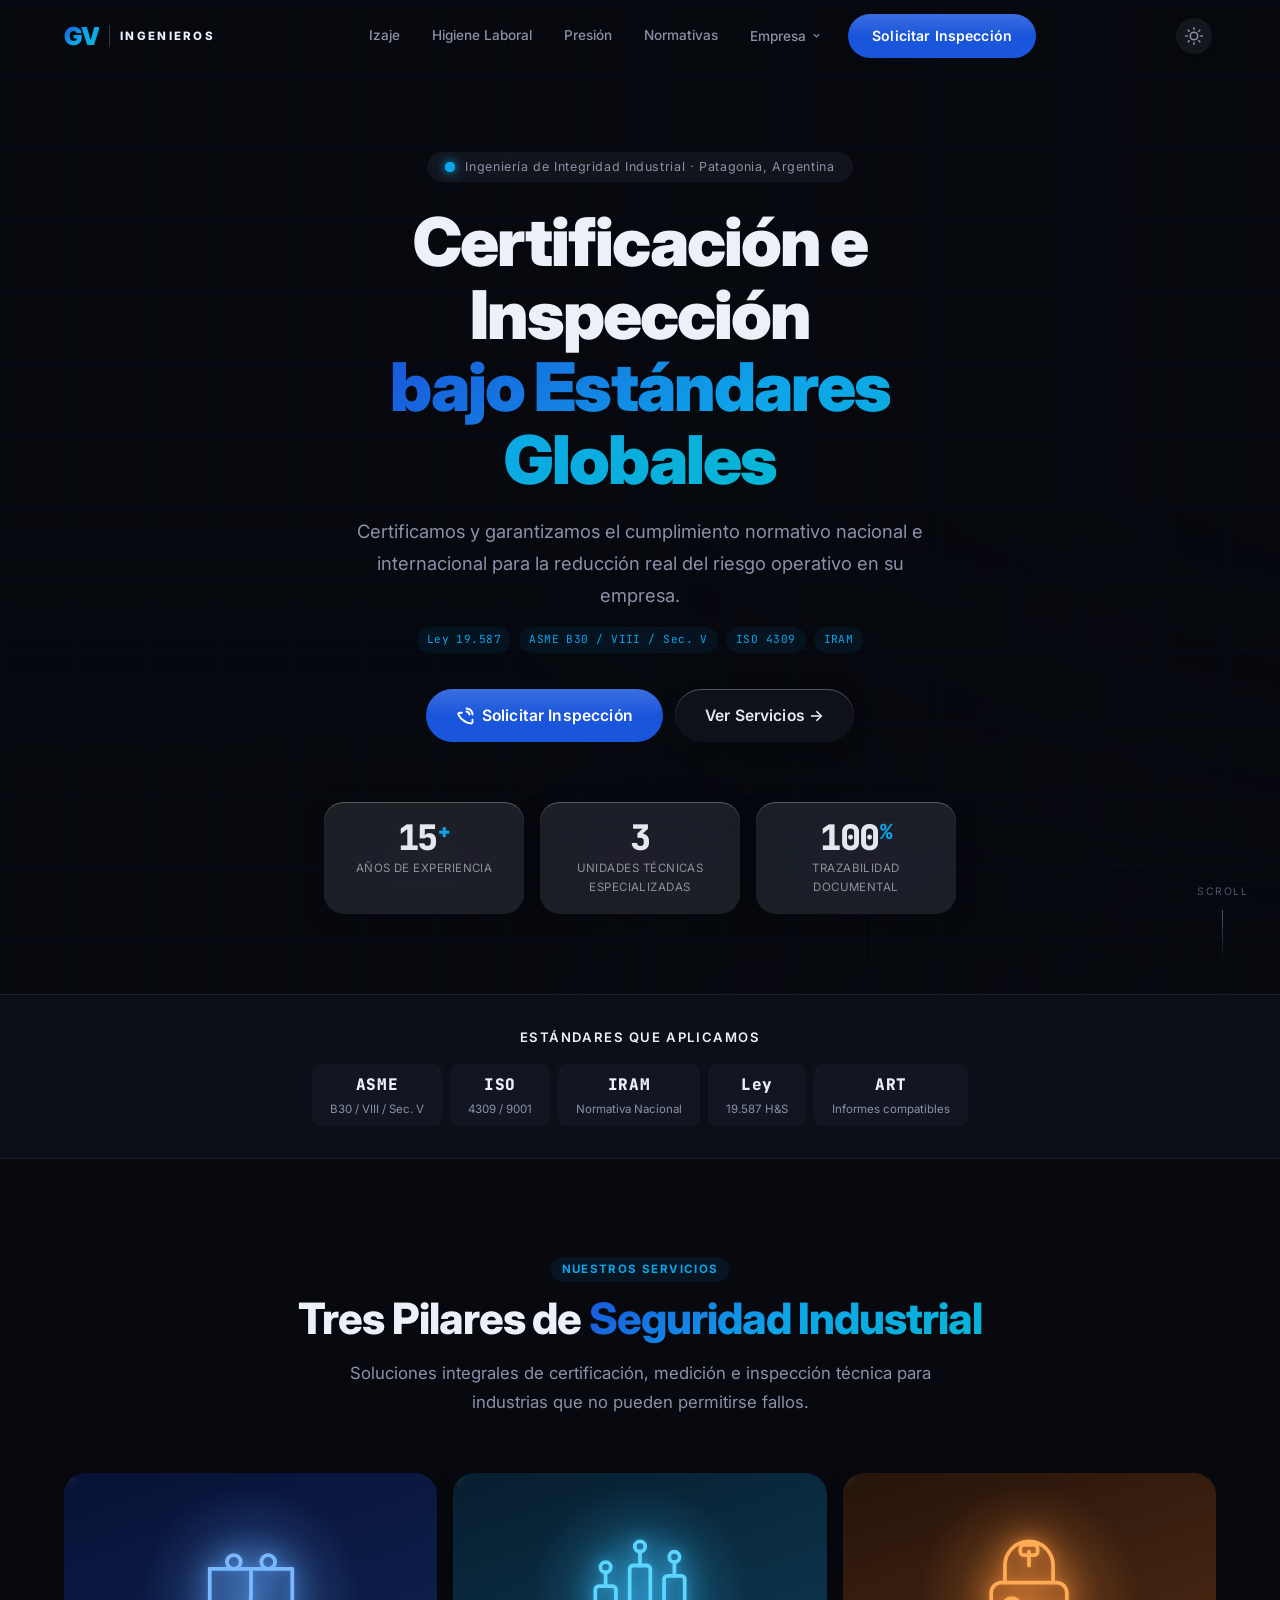
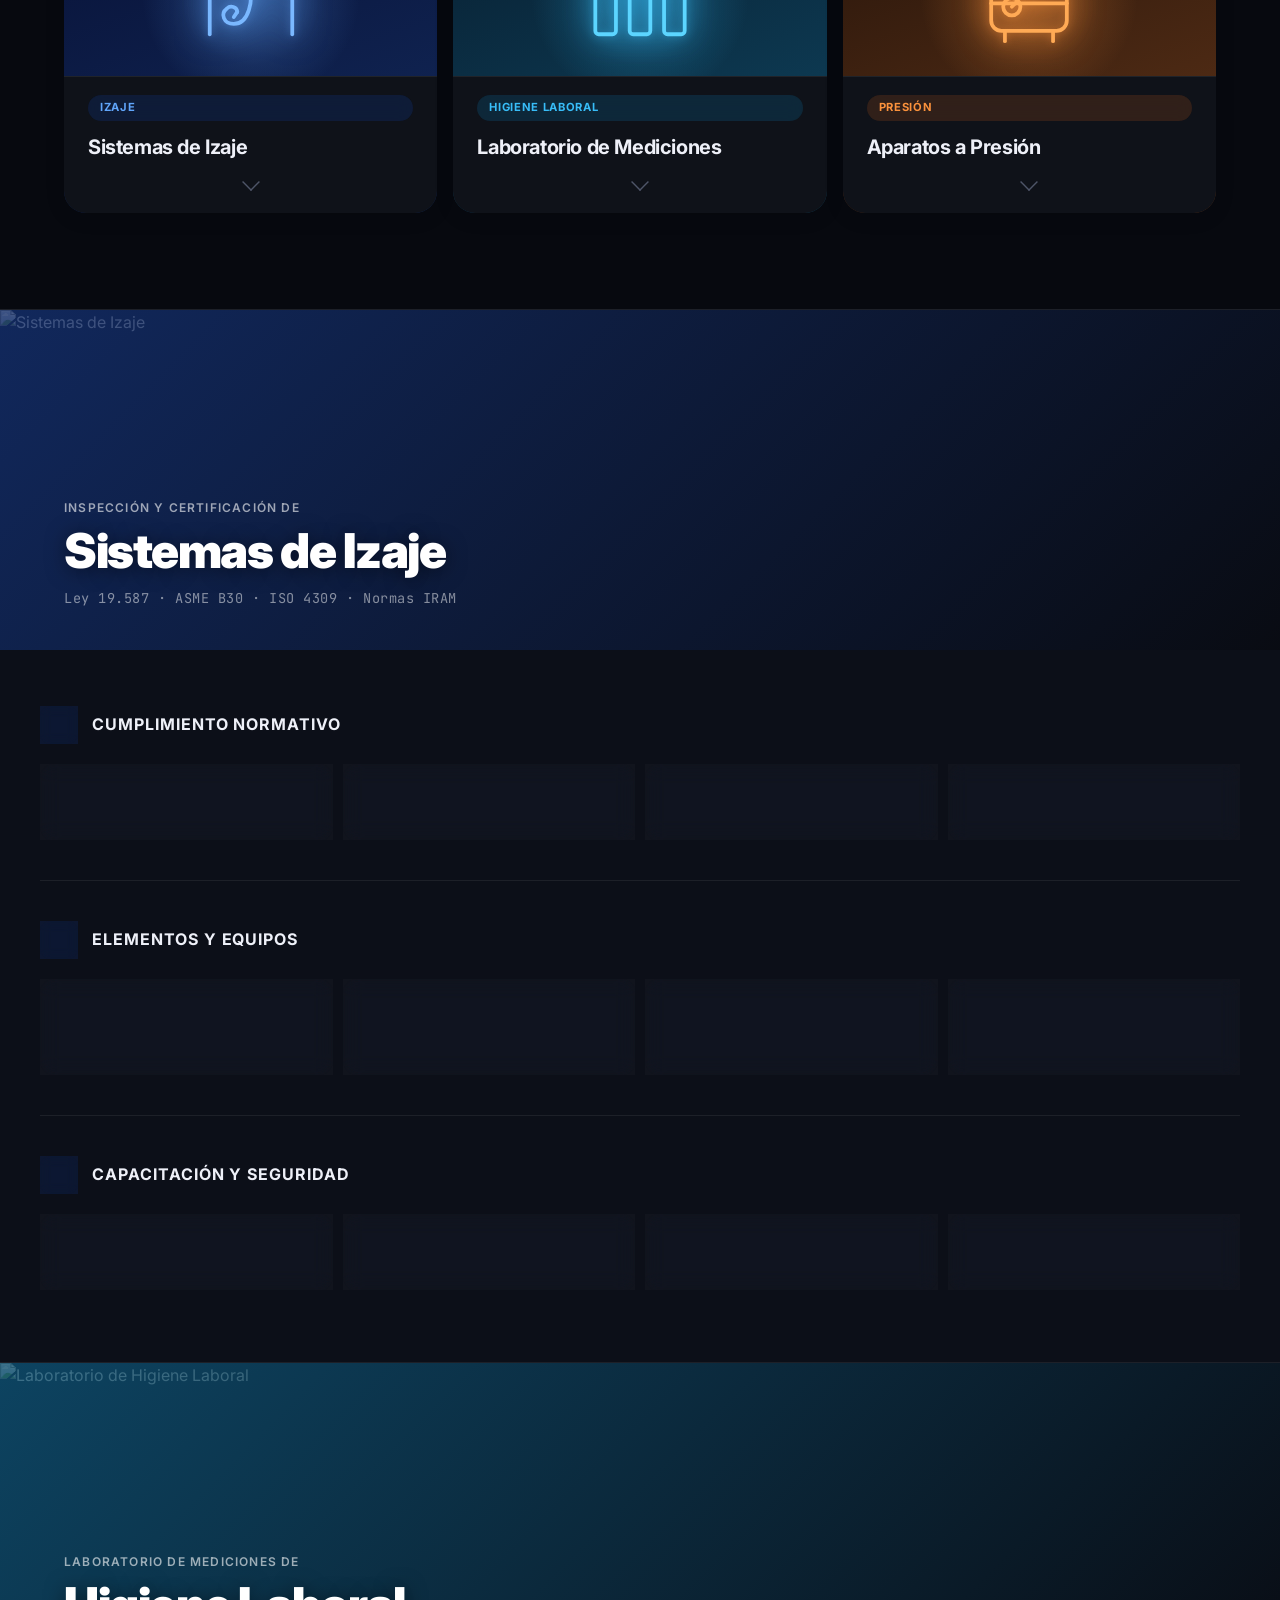
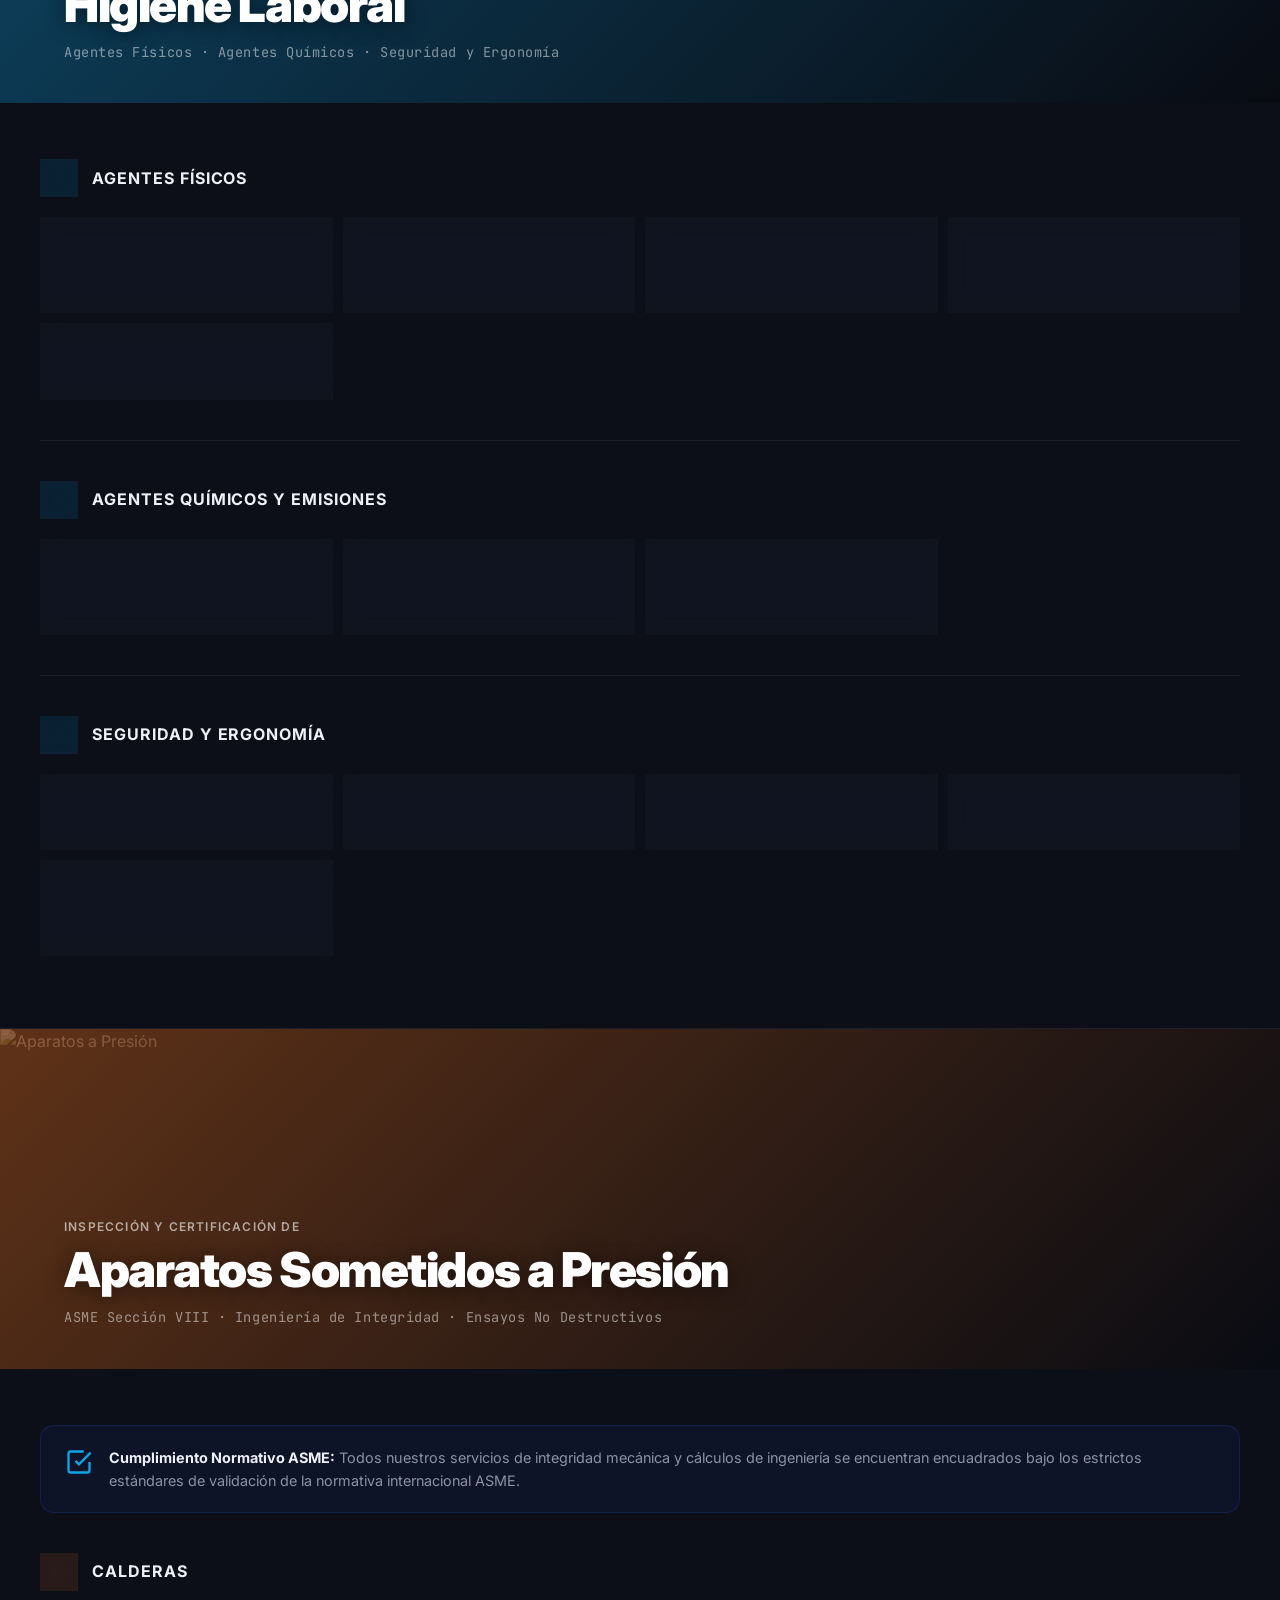
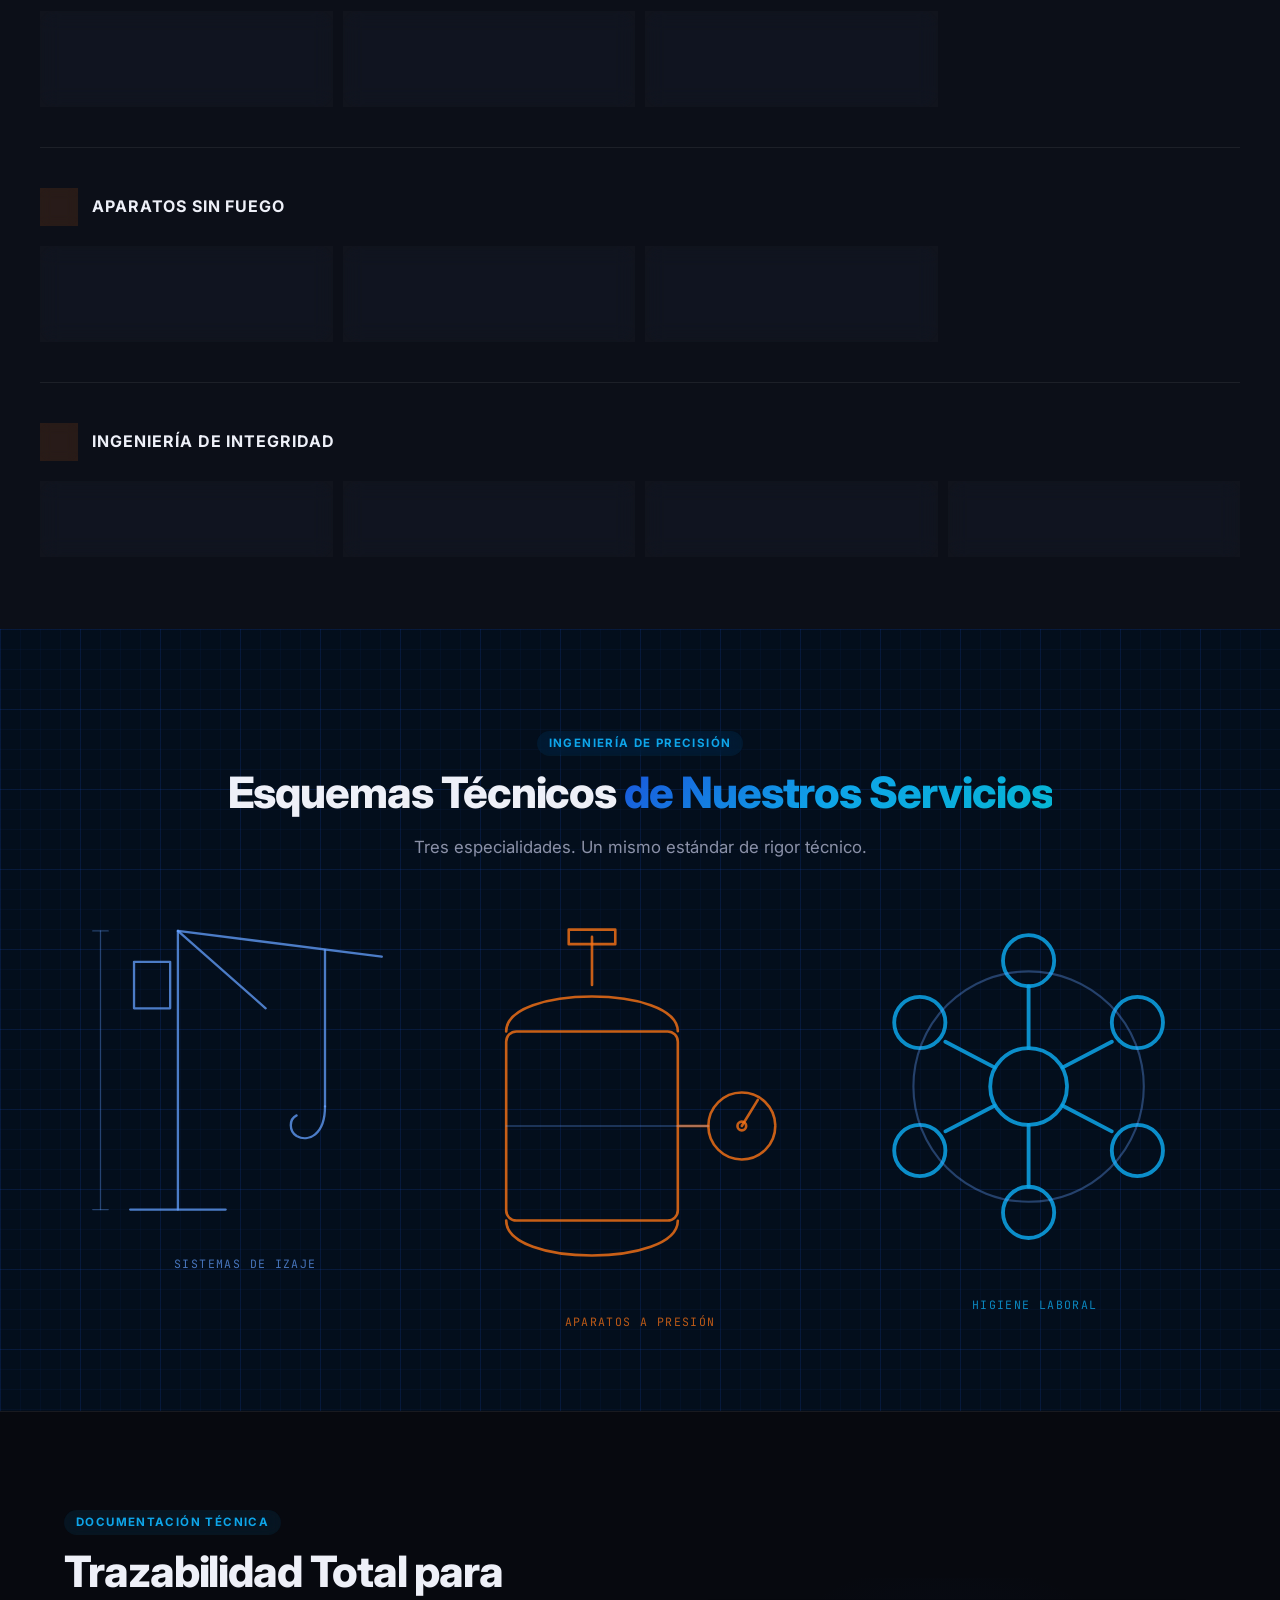
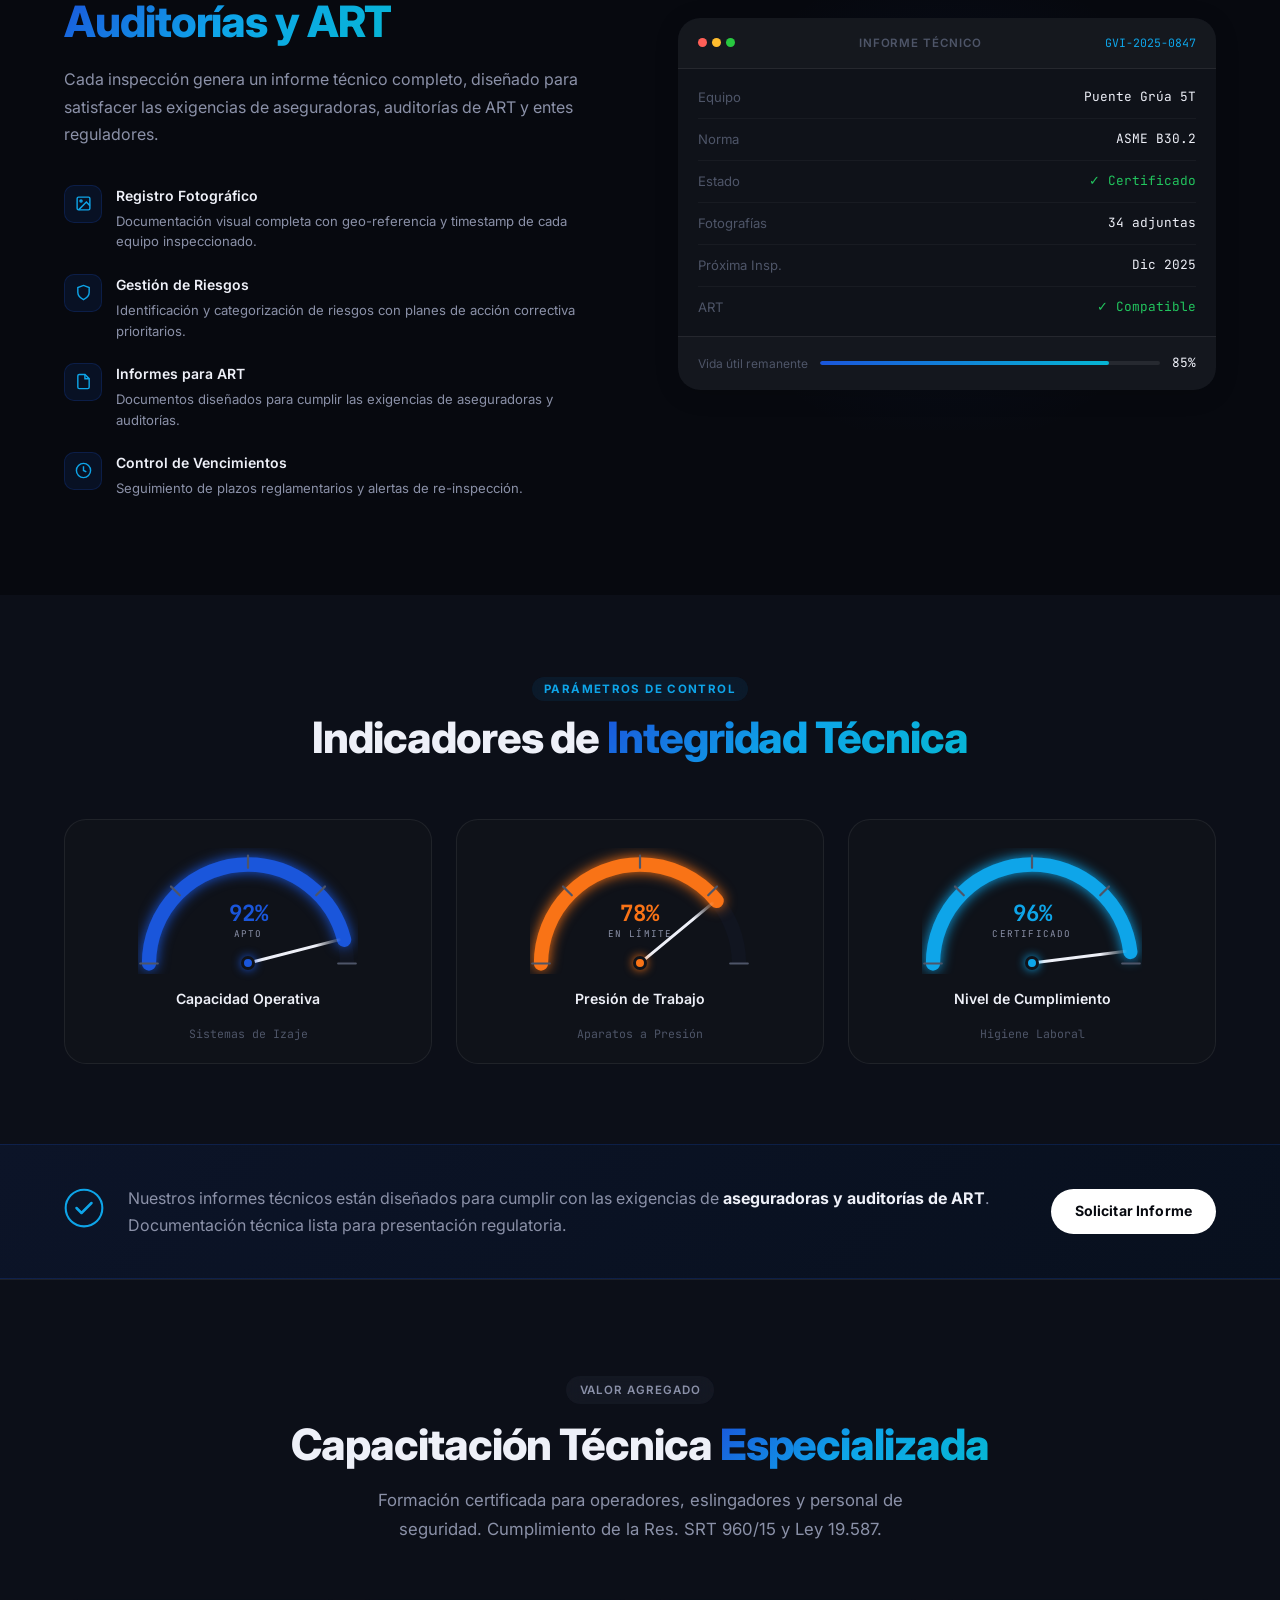
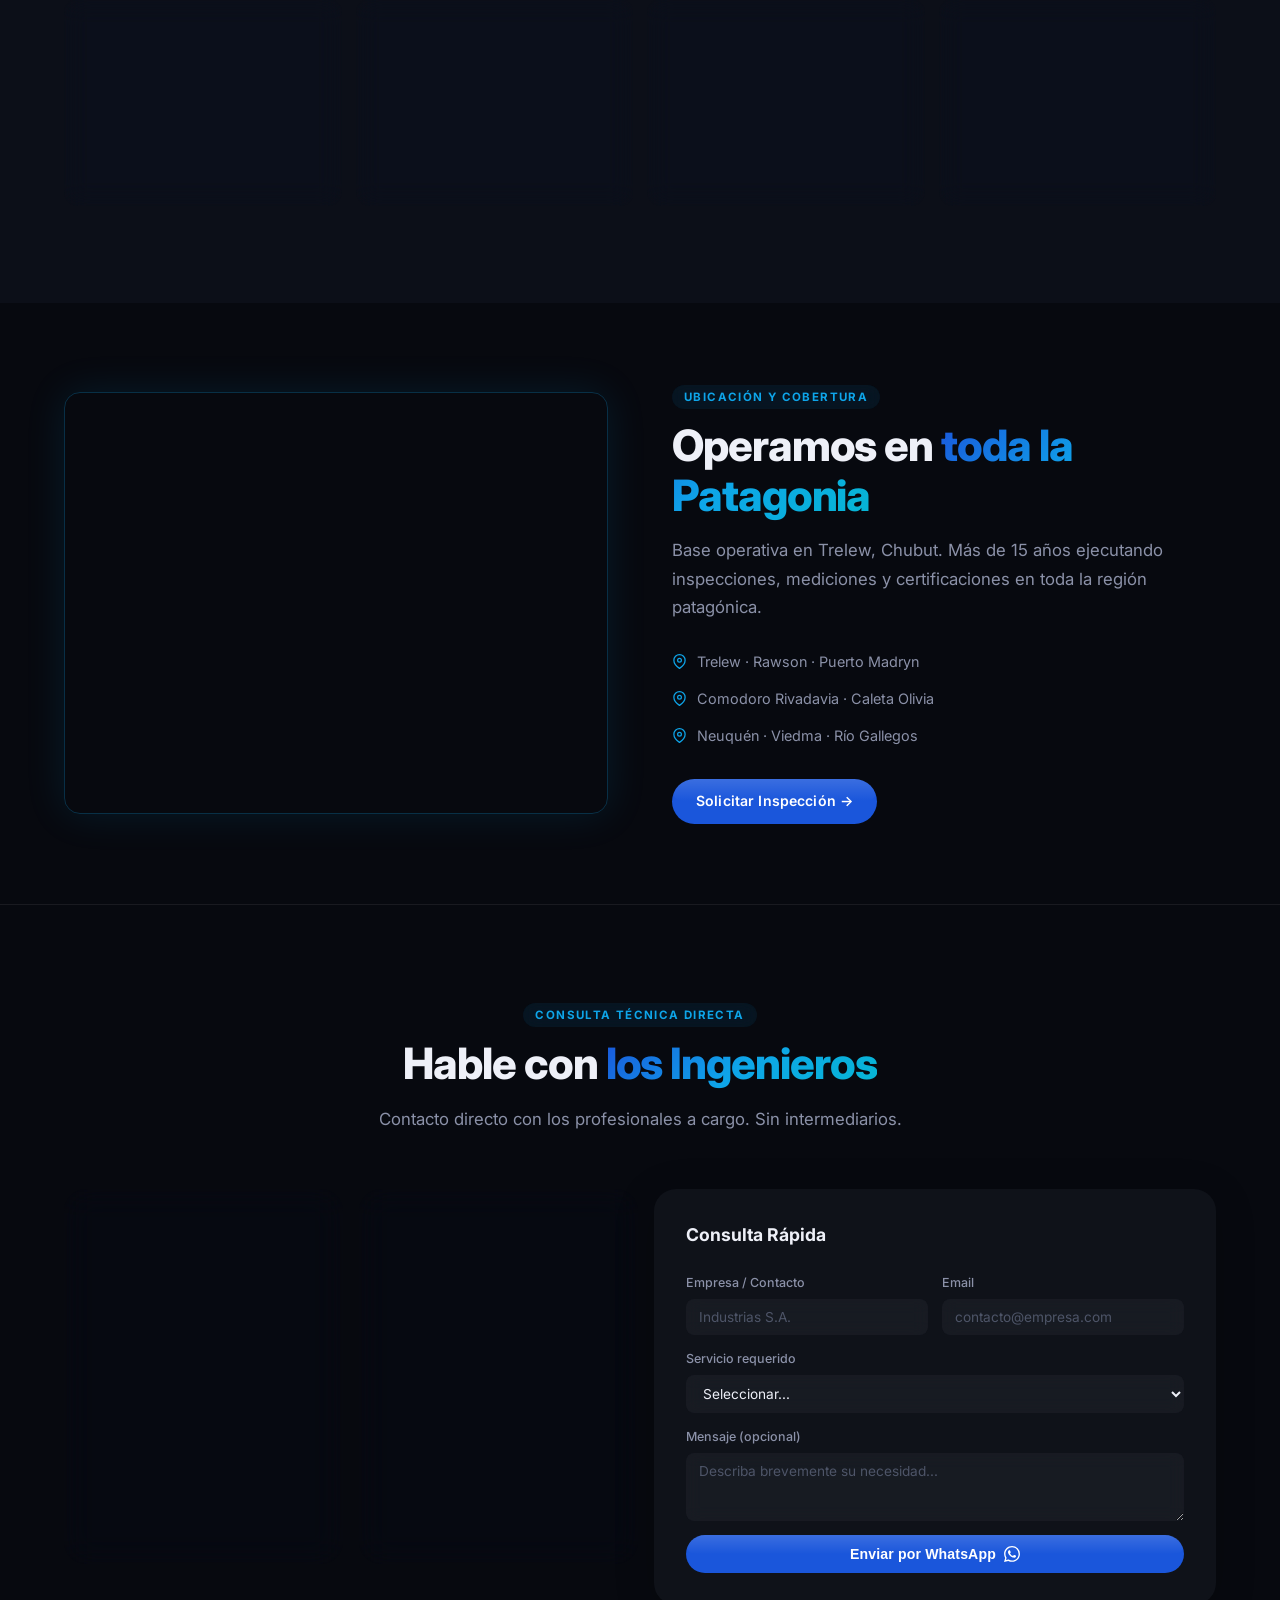
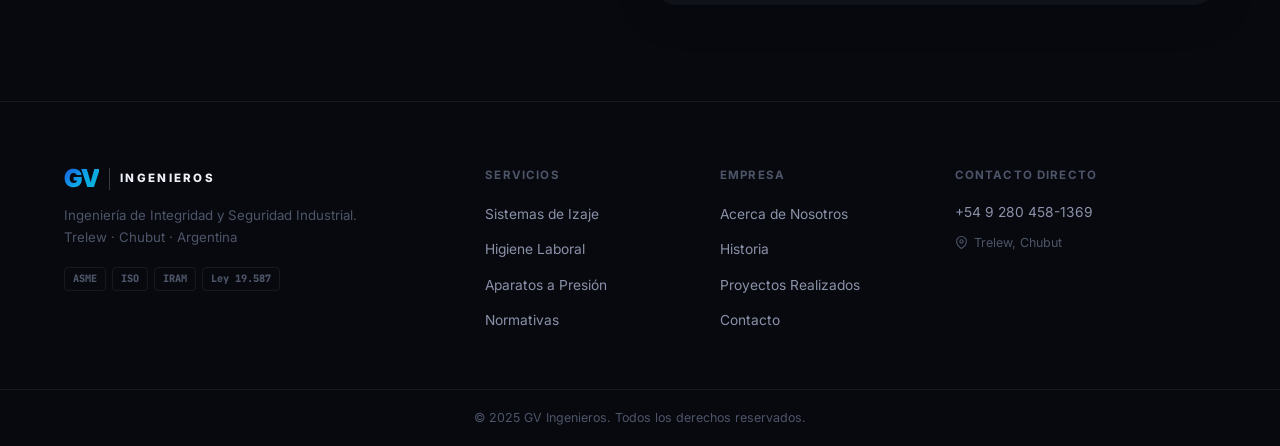
==== index.html @ 1028a0fb "Restructure blueprint section into 3 responsive panels - Remove the two bp-divider vertical lines (t" ====
<!DOCTYPE html>
<html lang="es">
<head>
  <meta charset="UTF-8" />
  <meta name="viewport" content="width=device-width, initial-scale=1.0" />
  <title>GV Ingenieros — Certificación e Inspección Industrial</title>
  <meta name="description" content="Certificación e inspección bajo estándares globales. Izaje, Higiene Laboral, Aparatos a Presión. Cumplimiento Ley 19.587, ASME, ISO, IRAM." />
  <script>if(localStorage.getItem('gv-theme')==='light')document.documentElement.setAttribute('data-theme','light');</script>
  <link rel="stylesheet" href="styles.css" />
  <link rel="stylesheet" href="https://unpkg.com/leaflet@1.9.4/dist/leaflet.css" />
  <link rel="preconnect" href="https://fonts.googleapis.com" />
  <link rel="preconnect" href="https://fonts.gstatic.com" crossorigin />
  <link href="https://fonts.googleapis.com/css2?family=Inter:wght@300;400;500;600;700;800;900&family=JetBrains+Mono:wght@400;500&display=swap" rel="stylesheet" />
</head>
<body>
  <div id="scrollProgressBar"></div>

  <!-- ===== SPLASH SCREEN ===== -->
  <div class="splash" id="splash" aria-hidden="true">
    <div class="splash__logo">
      <div class="splash__gv">GV</div>
      <div class="splash__name">Ingenieros</div>
      <div class="splash__bar"></div>
    </div>
    <p class="splash__tagline">Ingeniería de Integridad Industrial</p>
  </div>

  <!-- ===== STICKY HEADER ===== -->
  <header class="header" id="header">
    <div class="container header__inner">

      <a href="#inicio" class="logo">
        <span class="logo__gv">GV</span>
        <span class="logo__sep"></span>
        <span class="logo__ingenieros">INGENIEROS</span>
      </a>

      <nav class="nav" id="nav">
        <a href="#izaje"    class="nav__link">Izaje</a>
        <a href="#higiene"  class="nav__link">Higiene Laboral</a>
        <a href="#presion"  class="nav__link">Presión</a>
        <a href="#normativas" class="nav__link">Normativas</a>
        <div class="nav__dropdown">
          <button class="nav__dropdown-btn">
            Empresa
            <svg width="11" height="11" viewBox="0 0 24 24" fill="none" stroke="currentColor" stroke-width="2.5"><polyline points="6 9 12 15 18 9"/></svg>
          </button>
          <div class="nav__dropdown-menu">
            <a href="./nosotros.html">Acerca de Nosotros</a>
            <a href="./historia.html">Historia</a>
            <a href="./proyectos.html">Proyectos Realizados</a>
          </div>
        </div>
        <a href="#contacto" class="btn btn--primary nav__cta">Solicitar Inspección</a>
      </nav>

      <button class="theme-toggle" id="themeToggle" aria-label="Cambiar tema">
        <svg class="theme-toggle__sun" width="18" height="18" viewBox="0 0 24 24" fill="none" stroke="currentColor" stroke-width="2" stroke-linecap="round"><circle cx="12" cy="12" r="5"/><line x1="12" y1="1" x2="12" y2="3"/><line x1="12" y1="21" x2="12" y2="23"/><line x1="4.22" y1="4.22" x2="5.64" y2="5.64"/><line x1="18.36" y1="18.36" x2="19.78" y2="19.78"/><line x1="1" y1="12" x2="3" y2="12"/><line x1="21" y1="12" x2="23" y2="12"/><line x1="4.22" y1="19.78" x2="5.64" y2="18.36"/><line x1="18.36" y1="5.64" x2="19.78" y2="4.22"/></svg>
        <svg class="theme-toggle__moon" width="18" height="18" viewBox="0 0 24 24" fill="none" stroke="currentColor" stroke-width="2" stroke-linecap="round"><path d="M21 12.79A9 9 0 1 1 11.21 3 7 7 0 0 0 21 12.79z"/></svg>
      </button>

      <button class="nav__toggle" id="navToggle" aria-label="Abrir menú" aria-expanded="false">
        <span></span><span></span><span></span>
      </button>
    </div>
  </header>

  <!-- ===== HERO ===== -->
  <section class="hero" id="inicio">
    <div class="hero__bg" id="heroParallax">
      <img
        src="https://images.unsplash.com/photo-1504917595217-d4dc5ebe6122?auto=format&fit=crop&w=1920&q=75"
        alt="Industrial facility"
        class="hero__bg-img"
        loading="eager"
      />
    </div>
    <div class="hero__overlay"></div>
    <div class="hero__grid"></div>

    <div class="container hero__content">
      <div class="hero__eyebrow reveal">
        <span class="eyebrow-dot"></span>
        <span>Ingeniería de Integridad Industrial · Patagonia, Argentina</span>
      </div>

      <h1 class="hero__title reveal">
        Certificación e Inspección<br />
        <span class="gradient-text">bajo Estándares Globales</span>
      </h1>

      <p class="hero__subtitle reveal">
        Certificamos y garantizamos el cumplimiento normativo nacional e internacional
        para la reducción real del riesgo operativo en su empresa.
      </p>
      <p class="hero__norms reveal">
        <span>Ley 19.587</span>
        <span>ASME B30 / VIII / Sec. V</span>
        <span>ISO 4309</span>
        <span>IRAM</span>
      </p>

      <div class="hero__actions reveal">
        <a href="#contacto" class="btn btn--primary btn--lg">
          <svg width="18" height="18" viewBox="0 0 24 24" fill="none" stroke="currentColor" stroke-width="2.5" stroke-linecap="round"><path d="M22 16.92v3a2 2 0 01-2.18 2 19.79 19.79 0 01-8.63-3.07A19.5 19.5 0 013.07 9.81a2 2 0 011.72-2.18h3"/><path d="M14.05 2a9 9 0 018 7.94M14.05 6A5 5 0 0118 10"/></svg>
          Solicitar Inspección
        </a>
        <a href="#servicios" class="btn btn--ghost btn--lg">Ver Servicios →</a>
      </div>

      <div class="hero__stats reveal">
        <div class="stat">
          <div class="stat__value">
            <span class="stat__number" data-target="15">0</span><span class="stat__plus">+</span>
          </div>
          <span class="stat__label">Años de experiencia</span>
        </div>
        <div class="stat__divider"></div>
        <div class="stat">
          <div class="stat__value">
            <span class="stat__number" data-target="3">0</span>
          </div>
          <span class="stat__label">Unidades técnicas especializadas</span>
        </div>
        <div class="stat__divider"></div>
        <div class="stat">
          <div class="stat__value">
            <span class="stat__number" data-target="100">0</span><span class="stat__plus">%</span>
          </div>
          <span class="stat__label">Trazabilidad documental</span>
        </div>
      </div>
    </div>

    <div class="hero__scroll-cue">
      <span>Scroll</span>
      <div class="hero__scroll-line"></div>
    </div>
  </section>

  <!-- ===== NORMATIVE STRIP ===== -->
  <section class="norm-strip" id="normativas">
    <div class="container norm-strip__inner">
      <p class="norm-strip__label">Estándares que aplicamos</p>
      <div class="norm-strip__logos">
        <div class="norm-badge">
          <span class="norm-badge__code">ASME</span>
          <span class="norm-badge__sub">B30 / VIII / Sec. V</span>
        </div>
        <div class="norm-badge">
          <span class="norm-badge__code">ISO</span>
          <span class="norm-badge__sub">4309 / 9001</span>
        </div>
        <div class="norm-badge">
          <span class="norm-badge__code">IRAM</span>
          <span class="norm-badge__sub">Normativa Nacional</span>
        </div>
        <div class="norm-badge">
          <span class="norm-badge__code">Ley</span>
          <span class="norm-badge__sub">19.587 H&amp;S</span>
        </div>
        <div class="norm-badge">
          <span class="norm-badge__code">ART</span>
          <span class="norm-badge__sub">Informes compatibles</span>
        </div>
      </div>
    </div>
  </section>

  <!-- ===== SERVICES OVERVIEW – BENTO ===== -->
  <section class="services" id="servicios">
    <div class="container">
      <div class="section-header">
        <p class="section-label">Nuestros Servicios</p>
        <h2 class="section-title reveal">Tres Pilares de <span class="gradient-text">Seguridad Industrial</span></h2>
        <p class="section-subtitle reveal">Soluciones integrales de certificación, medición e inspección técnica para industrias que no pueden permitirse fallos.</p>
      </div>

      <div class="bento">

        <!-- IZAJE -->
        <article class="bento__card bento__card--izaje reveal" id="izaje-card">
          <div class="bento__card-icon bento__card-icon--blue">
            <img src="https://images.unsplash.com/photo-1586528116311-ad8dd3c8310d?auto=format&fit=crop&w=900&q=60" alt="" class="bento__card-bg" aria-hidden="true" loading="lazy" />
            <!-- crane hook + gantry -->
            <svg viewBox="0 0 64 64" fill="none" stroke="currentColor" stroke-linecap="round" stroke-linejoin="round" stroke-width="2">
              <!-- overhead beam -->
              <line x1="8" y1="18" x2="56" y2="18"/>
              <!-- trolley wheels on rails -->
              <circle cx="22" cy="14" r="4"/>
              <circle cx="42" cy="14" r="4"/>
              <!-- rope drop -->
              <line x1="32" y1="18" x2="32" y2="34"/>
              <!-- hook body -->
              <path d="M32 34 C32 34 32 50 22 50 C16 50 14 44 18 41 C20 39 24 40 24 43"/>
              <!-- hook tip -->
              <line x1="24" y1="43" x2="22" y2="46"/>
              <!-- support columns -->
              <line x1="8" y1="18" x2="8" y2="56"/>
              <line x1="56" y1="18" x2="56" y2="56"/>
            </svg>
          </div>
          <div class="bento__card-content">
            <span class="pill pill--blue">Izaje</span>
            <h3>Sistemas de Izaje</h3>
            <i class="bento__card-hint" aria-hidden="true"></i>
            <div class="bento__card-extra"><div>
              <p>Certificación de equipos (puentes grúa, pórticos, eslingas de acero y sintéticas) y capacitación del personal operativo bajo <strong>ASME B30</strong> e <strong>ISO 4309</strong>.</p>
              <a href="#izaje" class="card-link">Ver detalle completo →</a>
            </div></div>
          </div>
        </article>

        <!-- HIGIENE -->
        <article class="bento__card bento__card--higiene reveal" id="higiene-card">
          <div class="bento__card-icon bento__card-icon--teal">
            <img src="https://images.unsplash.com/photo-1532187863486-abf9dbad1b69?auto=format&fit=crop&w=900&q=60" alt="" class="bento__card-bg" aria-hidden="true" loading="lazy" />
            <!-- three measurement pillars: física / química / ergonomía -->
            <svg viewBox="0 0 64 64" fill="none" stroke="currentColor" stroke-linecap="round" stroke-linejoin="round" stroke-width="2">
              <!-- bar 1: física -->
              <rect x="6"  y="28" width="12" height="28" rx="2"/>
              <line x1="12" y1="28" x2="12" y2="20"/>
              <circle cx="12" cy="17" r="3"/>
              <!-- bar 2: química (tallest) -->
              <rect x="26" y="16" width="12" height="40" rx="2"/>
              <line x1="32" y1="16" x2="32" y2="8"/>
              <circle cx="32" cy="5"  r="3"/>
              <!-- bar 3: ergonomía -->
              <rect x="46" y="22" width="12" height="34" rx="2"/>
              <line x1="52" y1="22" x2="52" y2="14"/>
              <circle cx="52" cy="11" r="3"/>
            </svg>
          </div>
          <div class="bento__card-content">
            <span class="pill pill--teal">Higiene Laboral</span>
            <h3>Laboratorio de Mediciones</h3>
            <i class="bento__card-hint" aria-hidden="true"></i>
            <div class="bento__card-extra"><div>
              <p>Estudios de agentes <strong>físicos</strong> (ruido, calor, vibración), <strong>químicos</strong> (contaminantes, gases, ATEX) y de <strong>seguridad y ergonomía</strong> con igual nivel de precisión.</p>
              <a href="#higiene" class="card-link">Ver detalle completo →</a>
            </div></div>
          </div>
        </article>

        <!-- PRESIÓN -->
        <article class="bento__card bento__card--presion reveal" id="presion-card">
          <div class="bento__card-icon bento__card-icon--orange">
            <img src="https://images.unsplash.com/photo-1565008447742-97f6f38c985c?auto=format&fit=crop&w=900&q=60" alt="" class="bento__card-bg" aria-hidden="true" loading="lazy" />
            <!-- boiler / pressure vessel -->
            <svg viewBox="0 0 64 64" fill="none" stroke="currentColor" stroke-linecap="round" stroke-linejoin="round" stroke-width="2">
              <!-- vessel body -->
              <rect x="10" y="26" width="44" height="28" rx="6"/>
              <!-- dome top -->
              <path d="M18 26 V16 A14 14 0 0 1 46 16 V26"/>
              <!-- steam/pressure relief valve -->
              <line x1="32" y1="16" x2="32" y2="8"/>
              <rect x="27" y="4" width="10" height="6" rx="2"/>
              <!-- gauge circle -->
              <circle cx="22" cy="40" r="5"/>
              <line x1="22" y1="40" x2="25" y2="37"/>
              <!-- weld seam lines -->
              <line x1="10" y1="38" x2="54" y2="38"/>
              <!-- support legs -->
              <line x1="18" y1="54" x2="18" y2="60"/>
              <line x1="46" y1="54" x2="46" y2="60"/>
            </svg>
          </div>
          <div class="bento__card-content">
            <span class="pill pill--orange">Presión</span>
            <h3>Aparatos a Presión</h3>
            <i class="bento__card-hint" aria-hidden="true"></i>
            <div class="bento__card-extra"><div>
              <p>Habilitación técnica de calderas y recipientes sin fuego. Ensayos No Destructivos (END), vida útil remanente y auditorías bajo <strong>ASME Sección VIII</strong>.</p>
              <a href="#presion" class="card-link">Ver detalle completo →</a>
            </div></div>
          </div>
        </article>

      </div>
    </div>
  </section>

  <!-- ===== DETALLE: IZAJE ===== -->
  <section class="svc-section svc-section--blue" id="izaje">
    <div class="svc-section__banner">
      <div class="svc-section__banner-bg">
        <img src="https://images.unsplash.com/photo-1508144753681-9986d4df99b3?auto=format&fit=crop&w=1600&q=70" alt="Sistemas de Izaje" loading="lazy" />
      </div>
      <div class="svc-section__banner-overlay"></div>
      <div class="container svc-section__banner-content">
        <p class="svc-eyebrow">Inspección y Certificación de</p>
        <h2 class="svc-title">Sistemas de Izaje</h2>
        <p class="svc-subtitle">Ley 19.587 · ASME B30 · ISO 4309 · Normas IRAM</p>
      </div>
    </div>

    <div class="container svc-section__body">

      <!-- Cumplimiento Normativo -->
      <div class="svc-group reveal">
        <div class="svc-group__header">
          <div class="svc-group__icon svc-group__icon--blue">
            <svg viewBox="0 0 24 24" fill="none" stroke="currentColor" stroke-width="2" stroke-linecap="round" stroke-linejoin="round"><path d="M12 22s8-4 8-10V5l-8-3-8 3v7c0 6 8 10 8 10z"/></svg>
          </div>
          <h3>Cumplimiento Normativo</h3>
        </div>
        <div class="svc-items">
          <div class="svc-item">
            <svg viewBox="0 0 24 24" fill="none" stroke="currentColor" stroke-width="2"><path d="M14 2H6a2 2 0 00-2 2v16a2 2 0 002 2h12a2 2 0 002-2V8z"/><polyline points="14 2 14 8 20 8"/><line x1="16" y1="13" x2="8" y2="13"/><line x1="16" y1="17" x2="8" y2="17"/></svg>
            <div>
              <strong>Ley 19.587</strong>
              <p>Higiene y Seguridad en el Trabajo.</p>
            </div>
          </div>
          <div class="svc-item">
            <svg viewBox="0 0 24 24" fill="none" stroke="currentColor" stroke-width="2"><circle cx="12" cy="12" r="3"/><path d="M12 1v4M12 19v4M4.22 4.22l2.83 2.83M16.95 16.95l2.83 2.83M1 12h4M19 12h4M4.22 19.78l2.83-2.83M16.95 7.05l2.83-2.83"/></svg>
            <div>
              <strong>ASME B30 / ISO 4309</strong>
              <p>Estándares internacionales vigentes.</p>
            </div>
          </div>
          <div class="svc-item">
            <svg viewBox="0 0 24 24" fill="none" stroke="currentColor" stroke-width="2"><rect x="2" y="3" width="20" height="14" rx="2"/><line x1="8" y1="21" x2="16" y2="21"/><line x1="12" y1="17" x2="12" y2="21"/></svg>
            <div>
              <strong>Decretos Reglamentarios</strong>
              <p>Cumplimiento normativo nacional.</p>
            </div>
          </div>
          <div class="svc-item">
            <svg viewBox="0 0 24 24" fill="none" stroke="currentColor" stroke-width="2"><polyline points="9 11 12 14 22 4"/><path d="M21 12v7a2 2 0 01-2 2H5a2 2 0 01-2-2V5a2 2 0 012-2h11"/></svg>
            <div>
              <strong>Normas IRAM</strong>
              <p>Aplicables a accesorios de izaje.</p>
            </div>
          </div>
        </div>
      </div>

      <!-- Elementos y Equipos -->
      <div class="svc-group reveal">
        <div class="svc-group__header">
          <div class="svc-group__icon svc-group__icon--blue">
            <!-- crane hook icon -->
            <svg viewBox="0 0 24 24" fill="none" stroke="currentColor" stroke-width="2" stroke-linecap="round" stroke-linejoin="round"><line x1="12" y1="2" x2="12" y2="9"/><path d="M9 5l3-3 3 3"/><path d="M12 9c-3.31 0-6 2.69-6 6v1a4 4 0 008 0v-1c0-1.1-.9-2-2-2"/><line x1="6" y1="15" x2="8" y2="15"/></svg>
          </div>
          <h3>Elementos y Equipos</h3>
        </div>
        <div class="svc-items">
          <div class="svc-item">
            <svg viewBox="0 0 24 24" fill="none" stroke="currentColor" stroke-width="2" stroke-linecap="round"><path d="M10 13a5 5 0 007.54.54l3-3a5 5 0 00-7.07-7.07l-1.72 1.71"/><path d="M14 11a5 5 0 00-7.54-.54l-3 3a5 5 0 007.07 7.07l1.71-1.71"/></svg>
            <div>
              <strong>Eslingas de Acero</strong>
              <p>Cables de acero bajo ISO 4309.</p>
            </div>
          </div>
          <div class="svc-item">
            <svg viewBox="0 0 24 24" fill="none" stroke="currentColor" stroke-width="2" stroke-linecap="round"><ellipse cx="12" cy="12" rx="9" ry="5"/><line x1="3" y1="12" x2="21" y2="12"/><path d="M7 8l-4 4 4 4"/><path d="M17 8l4 4-4 4"/></svg>
            <div>
              <strong>Eslingas Sintéticas</strong>
              <p>Planas, circulares y grado 10.</p>
            </div>
          </div>
          <div class="svc-item">
            <svg viewBox="0 0 24 24" fill="none" stroke="currentColor" stroke-width="2" stroke-linecap="round"><line x1="2" y1="8" x2="22" y2="8"/><line x1="4" y1="8" x2="4" y2="22"/><line x1="20" y1="8" x2="20" y2="22"/><line x1="12" y1="8" x2="12" y2="18"/><path d="M10 18l2 2 2-2"/></svg>
            <div>
              <strong>Puentes Grúa y Pórticos</strong>
              <p>Polipastos y estructuras de elevación.</p>
            </div>
          </div>
          <div class="svc-item">
            <svg viewBox="0 0 24 24" fill="none" stroke="currentColor" stroke-width="2" stroke-linecap="round"><path d="M12 3v4M12 7c-3.31 0-6 2.69-6 6v1a4 4 0 008 0v-1c0-1.1-.9-2-2-2"/><line x1="6" y1="13" x2="8" y2="13"/><rect x="9" y="1" width="6" height="4" rx="1"/></svg>
            <div>
              <strong>Sistemas Especiales</strong>
              <p>Grilletes y accesorios de elevación.</p>
            </div>
          </div>
        </div>
      </div>

      <!-- Capacitación y Seguridad -->
      <div class="svc-group reveal">
        <div class="svc-group__header">
          <div class="svc-group__icon svc-group__icon--blue">
            <svg viewBox="0 0 24 24" fill="none" stroke="currentColor" stroke-width="2" stroke-linecap="round"><path d="M22 10v6M2 10l10-5 10 5-10 5z"/><path d="M6 12v5c3 3 9 3 12 0v-5"/></svg>
          </div>
          <h3>Capacitación y Seguridad</h3>
        </div>
        <div class="svc-items">
          <div class="svc-item">
            <svg viewBox="0 0 24 24" fill="none" stroke="currentColor" stroke-width="2"><path d="M17 21v-2a4 4 0 00-4-4H5a4 4 0 00-4 4v2"/><circle cx="9" cy="7" r="4"/><path d="M23 21v-2a4 4 0 00-3-3.87M16 3.13a4 4 0 010 7.75"/></svg>
            <div>
              <strong>Capacitación Operativa</strong>
              <p>Operadores, eslingadores y HyS.</p>
            </div>
          </div>
          <div class="svc-item">
            <svg viewBox="0 0 24 24" fill="none" stroke="currentColor" stroke-width="2"><path d="M9 11l3 3L22 4"/><path d="M21 12v7a2 2 0 01-2 2H5a2 2 0 01-2-2V5a2 2 0 012-2h11"/></svg>
            <div>
              <strong>Certificaciones</strong>
              <p>Habilitaciones para auditorías y ART.</p>
            </div>
          </div>
          <div class="svc-item">
            <svg viewBox="0 0 24 24" fill="none" stroke="currentColor" stroke-width="2"><rect x="3" y="3" width="18" height="18" rx="2"/><circle cx="8.5" cy="8.5" r="1.5"/><polyline points="21 15 16 10 5 21"/></svg>
            <div>
              <strong>Registro Fotográfico</strong>
              <p>Trazabilidad en informes técnicos.</p>
            </div>
          </div>
          <div class="svc-item">
            <svg viewBox="0 0 24 24" fill="none" stroke="currentColor" stroke-width="2"><path d="M10.29 3.86L1.82 18a2 2 0 001.71 3h16.94a2 2 0 001.71-3L13.71 3.86a2 2 0 00-3.42 0z"/><line x1="12" y1="9" x2="12" y2="13"/><line x1="12" y1="17" x2="12.01" y2="17"/></svg>
            <div>
              <strong>Gestión de Riesgos</strong>
              <p>Reducción de riesgo operativo real.</p>
            </div>
          </div>
        </div>
      </div>

    </div>
  </section>

  <!-- ===== DETALLE: HIGIENE LABORAL ===== -->
  <section class="svc-section svc-section--teal" id="higiene">
    <div class="svc-section__banner">
      <div class="svc-section__banner-bg">
        <img src="https://images.unsplash.com/photo-1582719471384-894fbb16e074?auto=format&fit=crop&w=1600&q=70" alt="Laboratorio de Higiene Laboral" loading="lazy" />
      </div>
      <div class="svc-section__banner-overlay"></div>
      <div class="container svc-section__banner-content">
        <p class="svc-eyebrow">Laboratorio de Mediciones de</p>
        <h2 class="svc-title">Higiene Laboral</h2>
        <p class="svc-subtitle">Agentes Físicos · Agentes Químicos · Seguridad y Ergonomía</p>
      </div>
    </div>

    <div class="container svc-section__body">

      <!-- Agentes Físicos -->
      <div class="svc-group reveal">
        <div class="svc-group__header">
          <div class="svc-group__icon svc-group__icon--teal">
            <svg viewBox="0 0 24 24" fill="none" stroke="currentColor" stroke-width="2"><circle cx="12" cy="12" r="5"/><path d="M12 1v2M12 21v2M4.22 4.22l1.42 1.42M18.36 18.36l1.42 1.42M1 12h2M21 12h2M4.22 19.78l1.42-1.42M18.36 5.64l1.42-1.42"/></svg>
          </div>
          <h3>Agentes Físicos</h3>
        </div>
        <div class="svc-items">
          <div class="svc-item">
            <svg viewBox="0 0 24 24" fill="none" stroke="currentColor" stroke-width="2"><path d="M3 18v-6a9 9 0 0118 0v6"/><path d="M21 19a2 2 0 01-2 2h-1a2 2 0 01-2-2v-3a2 2 0 012-2h3v5zM3 19a2 2 0 002 2h1a2 2 0 002-2v-3a2 2 0 00-2-2H3v5z"/></svg>
            <div>
              <strong>Medición de Nivel Sonoro</strong>
              <p>Continuo equivalente y dosis de ruido.</p>
            </div>
          </div>
          <div class="svc-item">
            <svg viewBox="0 0 24 24" fill="none" stroke="currentColor" stroke-width="2"><path d="M14 14.76V3.5a2.5 2.5 0 00-5 0v11.26a4.5 4.5 0 105 0z"/></svg>
            <div>
              <strong>Evaluación de Carga Térmica</strong>
              <p>Control de estrés por calor y frío.</p>
            </div>
          </div>
          <div class="svc-item">
            <svg viewBox="0 0 24 24" fill="none" stroke="currentColor" stroke-width="2"><circle cx="12" cy="12" r="10"/><path d="M14.31 8l5.74 9.94M9.69 8h11.48M7.38 12l5.74-9.94M9.69 16L3.95 6.06M14.31 16H2.83M16.62 12l-5.74 9.94"/></svg>
            <div>
              <strong>Radiaciones Ultravioleta</strong>
              <p>Medición de exposición no ionizante.</p>
            </div>
          </div>
          <div class="svc-item">
            <svg viewBox="0 0 24 24" fill="none" stroke="currentColor" stroke-width="2"><rect x="2" y="3" width="20" height="14" rx="2"/><line x1="8" y1="21" x2="16" y2="21"/><line x1="12" y1="17" x2="12" y2="21"/></svg>
            <div>
              <strong>Estudios de Iluminación</strong>
              <p>Relevamiento en puestos de trabajo.</p>
            </div>
          </div>
          <div class="svc-item">
            <svg viewBox="0 0 24 24" fill="none" stroke="currentColor" stroke-width="2"><polyline points="22 12 18 12 15 21 9 3 6 12 2 12"/></svg>
            <div>
              <strong>Análisis de Vibraciones</strong>
              <p>De cuerpo entero y mano-brazo.</p>
            </div>
          </div>
        </div>
      </div>

      <!-- Agentes Químicos y Emisiones -->
      <div class="svc-group reveal">
        <div class="svc-group__header">
          <div class="svc-group__icon svc-group__icon--teal">
            <svg viewBox="0 0 24 24" fill="none" stroke="currentColor" stroke-width="2"><path d="M10 2v7.527a2 2 0 01-.211.896L4.72 18.84a2 2 0 001.8 2.86h10.96a2 2 0 001.8-2.86l-5.069-8.417A2 2 0 0114 9.527V2"/><line x1="8.5" y1="2" x2="15.5" y2="2"/></svg>
          </div>
          <h3>Agentes Químicos y Emisiones</h3>
        </div>
        <div class="svc-items">
          <div class="svc-item">
            <svg viewBox="0 0 24 24" fill="none" stroke="currentColor" stroke-width="2"><path d="M12 22a7 7 0 007-7c0-2-1-3.9-3-5.5s-3.5-4-4-6.5c-.5 2.5-2 4.9-4 6.5C6 11.1 5 13 5 15a7 7 0 007 7z"/></svg>
            <div>
              <strong>Contaminantes en el Aire</strong>
              <p>Muestreo y análisis de polvos y gases.</p>
            </div>
          </div>
          <div class="svc-item">
            <svg viewBox="0 0 24 24" fill="none" stroke="currentColor" stroke-width="2"><polyline points="23 6 13.5 15.5 8.5 10.5 1 18"/><polyline points="17 6 23 6 23 12"/></svg>
            <div>
              <strong>Gases de Autoelevadores</strong>
              <p>Control de emisiones de combustión.</p>
            </div>
          </div>
          <div class="svc-item">
            <svg viewBox="0 0 24 24" fill="none" stroke="currentColor" stroke-width="2"><path d="M3 3v18h18"/><path d="M18 17V9M13 17V3M8 17v-5"/></svg>
            <div>
              <strong>Emisiones de Chimenea</strong>
              <p>Muestreo de gases en fuentes fijas.</p>
            </div>
          </div>
        </div>
      </div>

      <!-- Seguridad y Ergonomía -->
      <div class="svc-group reveal">
        <div class="svc-group__header">
          <div class="svc-group__icon svc-group__icon--teal">
            <svg viewBox="0 0 24 24" fill="none" stroke="currentColor" stroke-width="2"><path d="M12 22s8-4 8-10V5l-8-3-8 3v7c0 6 8 10 8 10z"/><polyline points="9 12 11 14 15 10"/></svg>
          </div>
          <h3>Seguridad y Ergonomía</h3>
        </div>
        <div class="svc-items">
          <div class="svc-item">
            <svg viewBox="0 0 24 24" fill="none" stroke="currentColor" stroke-width="2"><polygon points="13 2 3 14 12 14 11 22 21 10 12 10 13 2"/></svg>
            <div>
              <strong>Atmósferas Explosivas</strong>
              <p>Control LEL y áreas clasificadas.</p>
            </div>
          </div>
          <div class="svc-item">
            <svg viewBox="0 0 24 24" fill="none" stroke="currentColor" stroke-width="2"><path d="M20.84 4.61a5.5 5.5 0 00-7.78 0L12 5.67l-1.06-1.06a5.5 5.5 0 00-7.78 7.78l1.06 1.06L12 21.23l7.78-7.78 1.06-1.06a5.5 5.5 0 000-7.78z"/></svg>
            <div>
              <strong>Evaluaciones Ergonómicas</strong>
              <p>Estudios con medición de fuerzas.</p>
            </div>
          </div>
          <div class="svc-item">
            <svg viewBox="0 0 24 24" fill="none" stroke="currentColor" stroke-width="2"><rect x="3" y="11" width="18" height="11" rx="2"/><path d="M7 11V7a5 5 0 0110 0v4"/></svg>
            <div>
              <strong>Espacios Confinados</strong>
              <p>Medición de gases para acceso.</p>
            </div>
          </div>
          <div class="svc-item">
            <svg viewBox="0 0 24 24" fill="none" stroke="currentColor" stroke-width="2"><path d="M12 22V12M12 12L8 8M12 12L16 8M4 18l8-8 8 8"/></svg>
            <div>
              <strong>Estudios Termográficos</strong>
              <p>Inspección de tableros y equipos.</p>
            </div>
          </div>
          <div class="svc-item">
            <svg viewBox="0 0 24 24" fill="none" stroke="currentColor" stroke-width="2"><circle cx="12" cy="12" r="10"/><line x1="12" y1="8" x2="12" y2="12"/><line x1="12" y1="16" x2="12.01" y2="16"/></svg>
            <div>
              <strong>Puesta a Tierra</strong>
              <p>Medición de resistencia y continuidad.</p>
            </div>
          </div>
        </div>
      </div>

    </div>
  </section>

  <!-- ===== DETALLE: APARATOS A PRESIÓN ===== -->
  <section class="svc-section svc-section--orange" id="presion">
    <div class="svc-section__banner">
      <div class="svc-section__banner-bg">
        <img src="https://images.unsplash.com/photo-1518770660439-4636190af475?auto=format&fit=crop&w=1600&q=70" alt="Aparatos a Presión" loading="lazy" />
      </div>
      <div class="svc-section__banner-overlay"></div>
      <div class="container svc-section__banner-content">
        <p class="svc-eyebrow">Inspección y Certificación de</p>
        <h2 class="svc-title">Aparatos Sometidos a Presión</h2>
        <p class="svc-subtitle">ASME Sección VIII · Ingeniería de Integridad · Ensayos No Destructivos</p>
      </div>
    </div>

    <div class="container svc-section__body">

      <!-- Asme compliance banner -->
      <div class="asme-note reveal">
        <svg width="28" height="28" viewBox="0 0 24 24" fill="none" stroke="currentColor" stroke-width="2"><path d="M9 11l3 3L22 4"/><path d="M21 12v7a2 2 0 01-2 2H5a2 2 0 01-2-2V5a2 2 0 012-2h11"/></svg>
        <p><strong>Cumplimiento Normativo ASME:</strong> Todos nuestros servicios de integridad mecánica y cálculos de ingeniería se encuentran encuadrados bajo los estrictos estándares de validación de la normativa internacional ASME.</p>
      </div>

      <!-- Calderas -->
      <div class="svc-group reveal">
        <div class="svc-group__header">
          <div class="svc-group__icon svc-group__icon--orange">
            <!-- boiler vessel icon -->
            <svg viewBox="0 0 24 24" fill="none" stroke="currentColor" stroke-width="2" stroke-linecap="round"><rect x="3" y="9" width="18" height="11" rx="3"/><path d="M7 9V6a5 5 0 0110 0v3"/><line x1="12" y1="13" x2="12" y2="16"/><line x1="10" y1="14.5" x2="14" y2="14.5"/></svg>
          </div>
          <h3>Calderas</h3>
        </div>
        <div class="svc-items">
          <div class="svc-item">
            <svg viewBox="0 0 24 24" fill="none" stroke="currentColor" stroke-width="2" stroke-linecap="round"><path d="M14 2H6a2 2 0 00-2 2v16a2 2 0 002 2h12a2 2 0 002-2V8z"/><polyline points="14 2 14 8 20 8"/><path d="M9 13l2 2 4-4"/></svg>
            <div>
              <strong>Habilitación Técnica</strong>
              <p>Gestión integral de puesta en marcha.</p>
            </div>
          </div>
          <div class="svc-item">
            <svg viewBox="0 0 24 24" fill="none" stroke="currentColor" stroke-width="2" stroke-linecap="round"><path d="M12 2.69l5.66 5.66a8 8 0 11-11.31 0z"/></svg>
            <div>
              <strong>Pruebas Hidráulicas</strong>
              <p>Ejecución de ensayos reglamentarios.</p>
            </div>
          </div>
          <div class="svc-item">
            <svg viewBox="0 0 24 24" fill="none" stroke="currentColor" stroke-width="2" stroke-linecap="round"><circle cx="12" cy="12" r="3"/><line x1="12" y1="2" x2="12" y2="5"/><line x1="12" y1="19" x2="12" y2="22"/><line x1="4.22" y1="4.22" x2="6.34" y2="6.34"/><line x1="17.66" y1="17.66" x2="19.78" y2="19.78"/><line x1="2" y1="12" x2="5" y2="12"/><line x1="19" y1="12" x2="22" y2="12"/><line x1="4.22" y1="19.78" x2="6.34" y2="17.66"/><line x1="17.66" y1="6.34" x2="19.78" y2="4.22"/></svg>
            <div>
              <strong>Dispositivos de Seguridad</strong>
              <p>Verificación de válvulas de alivio.</p>
            </div>
          </div>
        </div>
      </div>

      <!-- Aparatos sin Fuego -->
      <div class="svc-group reveal">
        <div class="svc-group__header">
          <div class="svc-group__icon svc-group__icon--orange">
            <!-- pressure vessel / tank cylinder -->
            <svg viewBox="0 0 24 24" fill="none" stroke="currentColor" stroke-width="2" stroke-linecap="round"><rect x="5" y="4" width="14" height="16" rx="4"/><line x1="5" y1="10" x2="19" y2="10"/><line x1="5" y1="14" x2="19" y2="14"/><line x1="12" y1="2" x2="12" y2="4"/><line x1="12" y1="20" x2="12" y2="22"/></svg>
          </div>
          <h3>Aparatos sin Fuego</h3>
        </div>
        <div class="svc-items">
          <div class="svc-item">
            <svg viewBox="0 0 24 24" fill="none" stroke="currentColor" stroke-width="2" stroke-linecap="round"><rect x="5" y="3" width="14" height="18" rx="3"/><line x1="5" y1="9" x2="19" y2="9"/><line x1="5" y1="15" x2="19" y2="15"/><line x1="9" y1="3" x2="9" y2="9"/></svg>
            <div>
              <strong>Inspección de Equipos</strong>
              <p>Aire, amoníaco y gases refrigerantes.</p>
            </div>
          </div>
          <div class="svc-item">
            <svg viewBox="0 0 24 24" fill="none" stroke="currentColor" stroke-width="2" stroke-linecap="round"><circle cx="12" cy="12" r="8"/><path d="M12 8v4l3 2"/><line x1="12" y1="2" x2="12" y2="4"/><line x1="12" y1="20" x2="12" y2="22"/><line x1="4" y1="12" x2="2" y2="12"/><line x1="22" y1="12" x2="20" y2="12"/></svg>
            <div>
              <strong>Calibración de Válvulas</strong>
              <p>Sistemas de seguridad y alivio.</p>
            </div>
          </div>
          <div class="svc-item">
            <svg viewBox="0 0 24 24" fill="none" stroke="currentColor" stroke-width="2"><polyline points="9 11 12 14 22 4"/><path d="M21 12v7a2 2 0 01-2 2H5a2 2 0 01-2-2V5a2 2 0 012-2h11"/></svg>
            <div>
              <strong>Pruebas de Validación</strong>
              <p>Ensayos hidráulicos sin fuego.</p>
            </div>
          </div>
        </div>
      </div>

      <!-- Ingeniería de Integridad -->
      <div class="svc-group reveal">
        <div class="svc-group__header">
          <div class="svc-group__icon svc-group__icon--orange">
            <svg viewBox="0 0 24 24" fill="none" stroke="currentColor" stroke-width="2"><line x1="18" y1="20" x2="18" y2="10"/><line x1="12" y1="20" x2="12" y2="4"/><line x1="6" y1="20" x2="6" y2="14"/></svg>
          </div>
          <h3>Ingeniería de Integridad</h3>
        </div>
        <div class="svc-items">
          <div class="svc-item">
            <svg viewBox="0 0 24 24" fill="none" stroke="currentColor" stroke-width="2"><path d="M21 21H3M21 3v18M3 21V3h18M12 3v4M17 3v8M7 3v14"/></svg>
            <div>
              <strong>Verificación de Espesores</strong>
              <p>Medición mediante END.</p>
            </div>
          </div>
          <div class="svc-item">
            <svg viewBox="0 0 24 24" fill="none" stroke="currentColor" stroke-width="2"><circle cx="12" cy="12" r="10"/><path d="M12 6v6l4 2"/></svg>
            <div>
              <strong>Vida Útil Remanente</strong>
              <p>Estudios de integridad mecánica.</p>
            </div>
          </div>
          <div class="svc-item">
            <svg viewBox="0 0 24 24" fill="none" stroke="currentColor" stroke-width="2"><path d="M12 22c-4.97 0-9-2.686-9-6V8l9-4 9 4v8c0 3.314-4.03 6-9 6z"/></svg>
            <div>
              <strong>Presión Máxima Admisible</strong>
              <p>Recálculo de presión de trabajo.</p>
            </div>
          </div>
          <div class="svc-item">
            <svg viewBox="0 0 24 24" fill="none" stroke="currentColor" stroke-width="2"><path d="M14 2H6a2 2 0 00-2 2v16a2 2 0 002 2h12a2 2 0 002-2V8z"/><polyline points="14 2 14 8 20 8"/><line x1="16" y1="13" x2="8" y2="13"/><line x1="16" y1="17" x2="8" y2="17"/></svg>
            <div>
              <strong>Auditorías de Cumplimiento</strong>
              <p>Para aseguradoras y ART.</p>
            </div>
          </div>
        </div>
      </div>

    </div>
  </section>

  <!-- ===== BLUEPRINT / ESQUEMAS TÉCNICOS ===== -->
  <section class="blueprint-section" id="blueprint">
    <div class="bp-grid-bg" aria-hidden="true"></div>
    <div class="container">
      <div class="section-header">
        <p class="section-label">Ingeniería de Precisión</p>
        <h2 class="section-title reveal">Esquemas Técnicos <span class="gradient-text">de Nuestros Servicios</span></h2>
        <p class="section-subtitle reveal">Tres especialidades. Un mismo estándar de rigor técnico.</p>
      </div>
      <div class="bp-stage" id="bpStage">
        <div class="bp-panels">

          <!-- === PANEL 1: SISTEMAS DE IZAJE === -->
          <div class="bp-panel">
            <svg class="bp-svg-panel" viewBox="78 42 248 246" xmlns="http://www.w3.org/2000/svg" aria-hidden="true">
              <line class="bp-draw" x1="150" y1="268" x2="150" y2="52" pathLength="1" style="--d:.1s"/>
              <line class="bp-draw" x1="150" y1="52" x2="308" y2="72" pathLength="1" style="--d:.3s"/>
              <line class="bp-draw" x1="150" y1="52" x2="218" y2="112" pathLength="1" style="--d:.5s"/>
              <line class="bp-draw" x1="264" y1="67" x2="264" y2="188" pathLength="1" style="--d:.7s"/>
              <path class="bp-draw" d="M264,188 C264,210 251,216 242,211 C236,207 236,198 242,195" pathLength="1" style="--d:.9s"/>
              <line class="bp-draw" x1="113" y1="268" x2="187" y2="268" pathLength="1" style="--d:1.1s"/>
              <rect class="bp-draw" x="116" y="76" width="28" height="36" pathLength="1" style="--d:1.2s"/>
              <line class="bp-annot" x1="90" y1="52" x2="90" y2="268" pathLength="1" style="--d:1.4s"/>
              <line class="bp-annot" x1="84" y1="52" x2="96" y2="52" pathLength="1" style="--d:1.4s"/>
              <line class="bp-annot" x1="84" y1="268" x2="96" y2="268" pathLength="1" style="--d:1.4s"/>
              <text class="bp-dim" x="68" y="158" style="--d:1.5s">H</text>
              <text class="bp-dim" x="50" y="170" style="--d:1.5s">MAX</text>
            </svg>
            <p class="bp-card-lbl" style="--d:1.6s">SISTEMAS DE IZAJE</p>
          </div>

          <!-- === PANEL 2: APARATOS A PRESIÓN === -->
          <div class="bp-panel">
            <svg class="bp-svg-panel" viewBox="432 30 220 258" xmlns="http://www.w3.org/2000/svg" aria-hidden="true">
              <rect class="bp-draw bp-orange" x="450" y="108" width="118" height="130" rx="7" pathLength="1" style="--d:1.8s"/>
              <path class="bp-draw bp-orange" d="M450,108 C450,76 568,76 568,108" pathLength="1" style="--d:2.0s"/>
              <path class="bp-draw bp-orange" d="M450,238 C450,270 568,270 568,238" pathLength="1" style="--d:2.1s"/>
              <line class="bp-draw bp-orange" x1="509" y1="76" x2="509" y2="43" pathLength="1" style="--d:2.2s"/>
              <rect class="bp-draw bp-orange" x="493" y="38" width="32" height="10" pathLength="1" style="--d:2.3s"/>
              <circle class="bp-draw bp-orange" cx="612" cy="173" r="23" pathLength="1" style="--d:2.4s"/>
              <line class="bp-draw bp-orange" x1="568" y1="173" x2="589" y2="173" pathLength="1" style="--d:2.5s"/>
              <line class="bp-annot bp-dashed" x1="450" y1="173" x2="589" y2="173" pathLength="1" style="--d:2.6s"/>
              <line class="bp-draw bp-orange" x1="612" y1="173" x2="623" y2="155" pathLength="1" style="--d:2.8s"/>
              <circle class="bp-draw bp-orange" cx="612" cy="173" r="3" pathLength="1" style="--d:2.8s"/>
            </svg>
            <p class="bp-card-lbl bp-card-lbl--orange" style="--d:2.9s">APARATOS A PRESIÓN</p>
          </div>

          <!-- === PANEL 3: HIGIENE LABORAL === -->
          <div class="bp-panel">
            <svg class="bp-svg-panel" viewBox="718 83 150 168" xmlns="http://www.w3.org/2000/svg" aria-hidden="true">
              <circle class="bp-draw bp-teal" cx="790" cy="162" r="18" pathLength="1" style="--d:3.1s"/>
              <circle class="bp-draw bp-teal" cx="790" cy="103" r="12" pathLength="1" style="--d:3.2s"/>
              <circle class="bp-draw bp-teal" cx="841" cy="132" r="12" pathLength="1" style="--d:3.3s"/>
              <circle class="bp-draw bp-teal" cx="841" cy="192" r="12" pathLength="1" style="--d:3.4s"/>
              <circle class="bp-draw bp-teal" cx="790" cy="221" r="12" pathLength="1" style="--d:3.5s"/>
              <circle class="bp-draw bp-teal" cx="739" cy="192" r="12" pathLength="1" style="--d:3.6s"/>
              <circle class="bp-draw bp-teal" cx="739" cy="132" r="12" pathLength="1" style="--d:3.7s"/>
              <line class="bp-draw bp-teal" x1="790" y1="144" x2="790" y2="115" pathLength="1" style="--d:3.8s"/>
              <line class="bp-draw bp-teal" x1="806" y1="153" x2="829" y2="141" pathLength="1" style="--d:3.8s"/>
              <line class="bp-draw bp-teal" x1="806" y1="171" x2="829" y2="183" pathLength="1" style="--d:3.9s"/>
              <line class="bp-draw bp-teal" x1="790" y1="180" x2="790" y2="209" pathLength="1" style="--d:3.9s"/>
              <line class="bp-draw bp-teal" x1="774" y1="171" x2="751" y2="183" pathLength="1" style="--d:4.0s"/>
              <line class="bp-draw bp-teal" x1="774" y1="153" x2="751" y2="141" pathLength="1" style="--d:4.0s"/>
              <circle class="bp-annot bp-dashed" cx="790" cy="162" r="54" pathLength="1" style="--d:4.2s"/>
            </svg>
            <p class="bp-card-lbl bp-card-lbl--teal" style="--d:4.3s">HIGIENE LABORAL</p>
          </div>

        </div>
      </div>
    </div>
  </section>

  <!-- ===== TRAZABILIDAD ===== -->
  <section class="trace">
    <div class="container trace__inner">
      <div class="trace__text">
        <p class="section-label">Documentación Técnica</p>
        <h2 class="section-title reveal">Trazabilidad Total para<br /><span class="gradient-text">Auditorías y ART</span></h2>
        <p class="trace__lead reveal">Cada inspección genera un informe técnico completo, diseñado para satisfacer las exigencias de aseguradoras, auditorías de ART y entes reguladores.</p>

        <div class="trace__feats">
          <div class="trace__feat reveal">
            <div class="trace__feat-icon">
              <svg viewBox="0 0 24 24" fill="none" stroke="currentColor" stroke-width="2"><rect x="3" y="3" width="18" height="18" rx="2"/><circle cx="8.5" cy="8.5" r="1.5"/><polyline points="21 15 16 10 5 21"/></svg>
            </div>
            <div>
              <strong>Registro Fotográfico</strong>
              <p>Documentación visual completa con geo-referencia y timestamp de cada equipo inspeccionado.</p>
            </div>
          </div>
          <div class="trace__feat reveal">
            <div class="trace__feat-icon">
              <svg viewBox="0 0 24 24" fill="none" stroke="currentColor" stroke-width="2"><path d="M12 22s8-4 8-10V5l-8-3-8 3v7c0 6 8 10 8 10z"/></svg>
            </div>
            <div>
              <strong>Gestión de Riesgos</strong>
              <p>Identificación y categorización de riesgos con planes de acción correctiva prioritarios.</p>
            </div>
          </div>
          <div class="trace__feat reveal">
            <div class="trace__feat-icon">
              <svg viewBox="0 0 24 24" fill="none" stroke="currentColor" stroke-width="2"><path d="M14 2H6a2 2 0 00-2 2v16a2 2 0 002 2h12a2 2 0 002-2V8z"/><polyline points="14 2 14 8 20 8"/></svg>
            </div>
            <div>
              <strong>Informes para ART</strong>
              <p>Documentos diseñados para cumplir las exigencias de aseguradoras y auditorías.</p>
            </div>
          </div>
          <div class="trace__feat reveal">
            <div class="trace__feat-icon">
              <svg viewBox="0 0 24 24" fill="none" stroke="currentColor" stroke-width="2"><circle cx="12" cy="12" r="10"/><path d="M12 6v6l4 2"/></svg>
            </div>
            <div>
              <strong>Control de Vencimientos</strong>
              <p>Seguimiento de plazos reglamentarios y alertas de re-inspección.</p>
            </div>
          </div>
        </div>
      </div>

      <!-- Visual report mockup -->
      <div class="trace__visual reveal">
        <div class="report-card">
          <div class="report-card__header">
            <div class="report-card__dots">
              <span></span><span></span><span></span>
            </div>
            <span class="report-card__title">Informe Técnico</span>
            <span class="report-card__id">GVI-2025-0847</span>
          </div>
          <div class="report-card__body">
            <div class="report-row"><span>Equipo</span><span class="mono">Puente Grúa 5T</span></div>
            <div class="report-row"><span>Norma</span><span class="mono">ASME B30.2</span></div>
            <div class="report-row"><span>Estado</span><span class="mono ok">✓ Certificado</span></div>
            <div class="report-row"><span>Fotografías</span><span class="mono">34 adjuntas</span></div>
            <div class="report-row"><span>Próxima Insp.</span><span class="mono">Dic 2025</span></div>
            <div class="report-row"><span>ART</span><span class="mono ok">✓ Compatible</span></div>
          </div>
          <div class="report-card__footer">
            <span>Vida útil remanente</span>
            <div class="report-progress">
              <div class="report-progress__bar" data-width="85"></div>
            </div>
            <span class="mono">85%</span>
          </div>
        </div>
        <div class="trace__visual-glow"></div>
      </div>
    </div>
  </section>

  <!-- ===== INDICADORES TÉCNICOS ===== -->
  <section class="gauges-section">
    <div class="container">
      <div class="section-header">
        <p class="section-label">Parámetros de Control</p>
        <h2 class="section-title reveal">Indicadores de <span class="gradient-text">Integridad Técnica</span></h2>
      </div>
      <div class="gauges-grid">

        <!-- Gauge: Izaje  (arc=π×90≈283, offset=283×(1-0.92)=22.6) -->
        <div class="gauge reveal" style="--gauge-col:var(--brand-blue);--arc-fill:260.4;--needle-rot:75.6deg">
          <div class="gauge__inner">
            <div class="gauge__face">
              <svg class="gauge__arcs" viewBox="0 0 200 115" xmlns="http://www.w3.org/2000/svg" aria-hidden="true">
                <path class="gauge__track" d="M 10,105 A 90,90 0 0,1 190,105"/>
                <path class="gauge__arc"   d="M 10,105 A 90,90 0 0,1 190,105"/>
                <line class="gauge__tick" x1="18" y1="105" x2="2"   y2="105"/>
                <line class="gauge__tick" x1="38" y1="43"  x2="30"  y2="35"/>
                <line class="gauge__tick" x1="100" y1="18" x2="100" y2="7"/>
                <line class="gauge__tick" x1="162" y1="43" x2="170" y2="35"/>
                <line class="gauge__tick" x1="182" y1="105" x2="198" y2="105"/>
              </svg>
              <div class="gauge__needle-wrap"><div class="gauge__needle-line"></div></div>
              <div class="gauge__hub-dot"></div>
              <div class="gauge__readout">
                <span class="gauge__val">92%</span>
                <span class="gauge__lbl">APTO</span>
              </div>
            </div>
            <p class="gauge__title">Capacidad Operativa</p>
            <span class="gauge__svc">Sistemas de Izaje</span>
          </div>
        </div>

        <!-- Gauge: Presión  (arc=283, offset=283×(1-0.78)=62.3) -->
        <div class="gauge reveal" style="--gauge-col:var(--brand-orange);--arc-fill:220.7;--needle-rot:50.4deg">
          <div class="gauge__inner">
            <div class="gauge__face">
              <svg class="gauge__arcs" viewBox="0 0 200 115" xmlns="http://www.w3.org/2000/svg" aria-hidden="true">
                <path class="gauge__track" d="M 10,105 A 90,90 0 0,1 190,105"/>
                <path class="gauge__arc"   d="M 10,105 A 90,90 0 0,1 190,105"/>
                <line class="gauge__tick" x1="18" y1="105" x2="2"   y2="105"/>
                <line class="gauge__tick" x1="38" y1="43"  x2="30"  y2="35"/>
                <line class="gauge__tick" x1="100" y1="18" x2="100" y2="7"/>
                <line class="gauge__tick" x1="162" y1="43" x2="170" y2="35"/>
                <line class="gauge__tick" x1="182" y1="105" x2="198" y2="105"/>
              </svg>
              <div class="gauge__needle-wrap"><div class="gauge__needle-line"></div></div>
              <div class="gauge__hub-dot"></div>
              <div class="gauge__readout">
                <span class="gauge__val">78%</span>
                <span class="gauge__lbl">EN LÍMITE</span>
              </div>
            </div>
            <p class="gauge__title">Presión de Trabajo</p>
            <span class="gauge__svc">Aparatos a Presión</span>
          </div>
        </div>

        <!-- Gauge: Higiene  (arc=283, offset=283×(1-0.96)=11.3) -->
        <div class="gauge reveal" style="--gauge-col:var(--brand-teal);--arc-fill:271.7;--needle-rot:82.8deg">
          <div class="gauge__inner">
            <div class="gauge__face">
              <svg class="gauge__arcs" viewBox="0 0 200 115" xmlns="http://www.w3.org/2000/svg" aria-hidden="true">
                <path class="gauge__track" d="M 10,105 A 90,90 0 0,1 190,105"/>
                <path class="gauge__arc"   d="M 10,105 A 90,90 0 0,1 190,105"/>
                <line class="gauge__tick" x1="18" y1="105" x2="2"   y2="105"/>
                <line class="gauge__tick" x1="38" y1="43"  x2="30"  y2="35"/>
                <line class="gauge__tick" x1="100" y1="18" x2="100" y2="7"/>
                <line class="gauge__tick" x1="162" y1="43" x2="170" y2="35"/>
                <line class="gauge__tick" x1="182" y1="105" x2="198" y2="105"/>
              </svg>
              <div class="gauge__needle-wrap"><div class="gauge__needle-line"></div></div>
              <div class="gauge__hub-dot"></div>
              <div class="gauge__readout">
                <span class="gauge__val">96%</span>
                <span class="gauge__lbl">CERTIFICADO</span>
              </div>
            </div>
            <p class="gauge__title">Nivel de Cumplimiento</p>
            <span class="gauge__svc">Higiene Laboral</span>
          </div>
        </div>

      </div>
    </div>
  </section>

  <!-- ===== ART BANNER ===== -->
  <section class="art-banner">
    <div class="container art-banner__inner">
      <div class="art-banner__icon">
        <svg viewBox="0 0 48 48" fill="none"><circle cx="24" cy="24" r="22" stroke="currentColor" stroke-width="2.5"/><path d="M15 24l6 6 12-12" stroke="currentColor" stroke-width="3" stroke-linecap="round" stroke-linejoin="round"/></svg>
      </div>
      <p class="art-banner__text">
        Nuestros informes técnicos están diseñados para cumplir con las exigencias de
        <strong>aseguradoras y auditorías de ART</strong>.
        Documentación técnica lista para presentación regulatoria.
      </p>
      <a href="#contacto" class="btn btn--white">Solicitar Informe</a>
    </div>
  </section>

  <!-- ===== CAPACITACIÓN ===== -->
  <section class="training">
    <div class="container">
      <div class="section-header">
        <span class="badge">Valor Agregado</span>
        <h2 class="section-title reveal" style="margin-top:16px">Capacitación Técnica <span class="gradient-text">Especializada</span></h2>
        <p class="section-subtitle reveal">Formación certificada para operadores, eslingadores y personal de seguridad. Cumplimiento de la Res. SRT 960/15 y Ley 19.587.</p>
      </div>
      <div class="training__grid">
        <div class="training__card reveal">
          <svg viewBox="0 0 24 24" fill="none" stroke="currentColor" stroke-width="1.5" width="36" height="36"><path d="M17 21v-2a4 4 0 00-4-4H5a4 4 0 00-4 4v2"/><circle cx="9" cy="7" r="4"/><path d="M23 21v-2a4 4 0 00-3-3.87M16 3.13a4 4 0 010 7.75"/></svg>
          <h4>Operadores de Grúa</h4>
          <p>Teoría y práctica en maniobras seguras, señalética y límites de carga según normativa vigente.</p>
        </div>
        <div class="training__card reveal">
          <svg viewBox="0 0 24 24" fill="none" stroke="currentColor" stroke-width="1.5" width="36" height="36"><path d="M12 22V12M12 12L8 8M12 12L16 8"/><path d="M20 16.58A5 5 0 0018 7h-1.26A8 8 0 104 15.25"/></svg>
          <h4>Eslingadores</h4>
          <p>Selección, inspección y uso correcto de eslingas, grilletes y aparejos de izaje.</p>
        </div>
        <div class="training__card reveal">
          <svg viewBox="0 0 24 24" fill="none" stroke="currentColor" stroke-width="1.5" width="36" height="36"><path d="M2 3h6a4 4 0 014 4v14a3 3 0 00-3-3H2z"/><path d="M22 3h-6a4 4 0 00-4 4v14a3 3 0 013-3h7z"/></svg>
          <h4>Higiene y Seguridad</h4>
          <p>Marco normativo, evaluación de riesgos y prevención de accidentes en entornos industriales.</p>
        </div>
        <div class="training__card reveal">
          <svg viewBox="0 0 24 24" fill="none" stroke="currentColor" stroke-width="1.5" width="36" height="36"><path d="M9 11l3 3L22 4"/><path d="M21 12v7a2 2 0 01-2 2H5a2 2 0 01-2-2V5a2 2 0 012-2h11"/></svg>
          <h4>Certificaciones</h4>
          <p>Emisión de certificados para auditorías internas, habilitaciones de equipos y requisitos de ART.</p>
        </div>
      </div>
    </div>
  </section>

  <!-- ===== COBERTURA / MAPA ===== -->
  <section class="coverage-section">
    <div class="container coverage-inner">

      <div class="coverage-map-wrap reveal">
        <div id="sat-map"></div>
      </div>

      <div class="coverage-info">
        <p class="section-label">Ubicación y Cobertura</p>
        <h2 class="section-title reveal">Operamos en <span class="gradient-text">toda la Patagonia</span></h2>
        <p class="coverage-lead reveal">Base operativa en Trelew, Chubut. Más de 15 años ejecutando inspecciones, mediciones y certificaciones en toda la región patagónica.</p>
        <ul class="coverage-list reveal">
          <li>
            <svg viewBox="0 0 24 24" fill="none" stroke="currentColor" stroke-width="2"><path d="M21 10c0 7-9 13-9 13s-9-6-9-13a9 9 0 0118 0z"/><circle cx="12" cy="10" r="3"/></svg>
            Trelew · Rawson · Puerto Madryn
          </li>
          <li>
            <svg viewBox="0 0 24 24" fill="none" stroke="currentColor" stroke-width="2"><path d="M21 10c0 7-9 13-9 13s-9-6-9-13a9 9 0 0118 0z"/><circle cx="12" cy="10" r="3"/></svg>
            Comodoro Rivadavia · Caleta Olivia
          </li>
          <li>
            <svg viewBox="0 0 24 24" fill="none" stroke="currentColor" stroke-width="2"><path d="M21 10c0 7-9 13-9 13s-9-6-9-13a9 9 0 0118 0z"/><circle cx="12" cy="10" r="3"/></svg>
            Neuquén · Viedma · Río Gallegos
          </li>
        </ul>
        <a href="#contacto" class="btn btn--primary" style="margin-top:2rem">Solicitar Inspección →</a>
      </div>

    </div>
  </section>

  <!-- ===== CONTACTO ===== -->
  <section class="contact" id="contacto">
    <div class="container">
      <div class="section-header">
        <p class="section-label">Consulta Técnica Directa</p>
        <h2 class="section-title reveal">Hable con <span class="gradient-text">los Ingenieros</span></h2>
        <p class="section-subtitle reveal">Contacto directo con los profesionales a cargo. Sin intermediarios.</p>
      </div>

      <div class="contact__grid">

        <!-- Ing. Vidal -->
        <div class="contact__card reveal">
          <div class="contact__avatar contact__avatar--blue">FV</div>
          <span class="contact__role">Ing. Químico</span>
          <h3 class="contact__name">Félix Raúl Vidal</h3>
          <p class="contact__spec">Especialista en Higiene Laboral · Mediciones Ambientales · Gestión de Riesgos Químicos</p>
          <div class="contact__actions">
            <a href="tel:+5492804581369" class="contact__btn contact__btn--phone">
              <svg viewBox="0 0 24 24" fill="none" stroke="currentColor" stroke-width="2"><path d="M22 16.92v3a2 2 0 01-2.18 2 19.79 19.79 0 01-8.63-3.07A19.5 19.5 0 013.07 9.81 19.79 19.79 0 012 1.18 2 2 0 014 0h3a2 2 0 012 1.72c.127.96.361 1.903.7 2.81a2 2 0 01-.45 2.11L8.09 7.91a16 16 0 006 6l1.27-1.27a2 2 0 012.11-.45c.907.339 1.85.573 2.81.7A2 2 0 0122 14.92z"/></svg>
              +54 9 280 458-1369
            </a>

            <a href="https://wa.me/5492804581369?text=Hola%20Ing.%20Vidal%2C%20necesito%20una%20consulta%20t%C3%A9cnica." target="_blank" rel="noopener" class="contact__btn contact__btn--wa">
              <svg viewBox="0 0 24 24" fill="currentColor" width="16" height="16"><path d="M17.472 14.382c-.297-.149-1.758-.867-2.03-.967-.273-.099-.471-.148-.67.15-.197.297-.767.966-.94 1.164-.173.199-.347.223-.644.075-.297-.15-1.255-.463-2.39-1.475-.883-.788-1.48-1.761-1.653-2.059-.173-.297-.018-.458.13-.606.134-.133.298-.347.446-.52.149-.174.198-.298.298-.497.099-.198.05-.371-.025-.52-.075-.149-.669-1.612-.916-2.207-.242-.579-.487-.5-.669-.51-.173-.008-.371-.01-.57-.01-.198 0-.52.074-.792.372-.272.297-1.04 1.016-1.04 2.479 0 1.462 1.065 2.875 1.213 3.074.149.198 2.096 3.2 5.077 4.487.709.306 1.262.489 1.694.625.712.227 1.36.195 1.871.118.571-.085 1.758-.719 2.006-1.413.248-.694.248-1.289.173-1.413-.074-.124-.272-.198-.57-.347m-5.421 7.403h-.004a9.87 9.87 0 01-5.031-1.378l-.361-.214-3.741.982.998-3.648-.235-.374a9.86 9.86 0 01-1.51-5.26c.001-5.45 4.436-9.884 9.888-9.884 2.64 0 5.122 1.03 6.988 2.898a9.825 9.825 0 012.893 6.994c-.003 5.45-4.437 9.884-9.885 9.884m8.413-18.297A11.815 11.815 0 0012.05 0C5.495 0 .16 5.335.157 11.892c0 2.096.547 4.142 1.588 5.945L.057 24l6.305-1.654a11.882 11.882 0 005.683 1.448h.005c6.554 0 11.89-5.335 11.893-11.893a11.821 11.821 0 00-3.48-8.413z"/></svg>
              WhatsApp
            </a>
          </div>
        </div>

        <!-- Ing. Galarza -->
        <div class="contact__card reveal">
          <div class="contact__avatar contact__avatar--purple">AG</div>
          <span class="contact__role">Ing. Mecánico</span>
          <h3 class="contact__name">Aldo Leónidas Galarza</h3>
          <p class="contact__spec">Especialista en Izaje · Aparatos a Presión · Ensayos No Destructivos · Integridad Mecánica</p>
          <div class="contact__actions">
            <a href="tel:+5492804581369" class="contact__btn contact__btn--phone">
              <svg viewBox="0 0 24 24" fill="none" stroke="currentColor" stroke-width="2"><path d="M22 16.92v3a2 2 0 01-2.18 2 19.79 19.79 0 01-8.63-3.07A19.5 19.5 0 013.07 9.81 19.79 19.79 0 012 1.18 2 2 0 014 0h3a2 2 0 012 1.72c.127.96.361 1.903.7 2.81a2 2 0 01-.45 2.11L8.09 7.91a16 16 0 006 6l1.27-1.27a2 2 0 012.11-.45c.907.339 1.85.573 2.81.7A2 2 0 0122 14.92z"/></svg>
              +54 9 280 458-1369
            </a>

            <a href="https://wa.me/5492804581369?text=Hola%20Ing.%20Galarza%2C%20necesito%20una%20consulta%20t%C3%A9cnica." target="_blank" rel="noopener" class="contact__btn contact__btn--wa">
              <svg viewBox="0 0 24 24" fill="currentColor" width="16" height="16"><path d="M17.472 14.382c-.297-.149-1.758-.867-2.03-.967-.273-.099-.471-.148-.67.15-.197.297-.767.966-.94 1.164-.173.199-.347.223-.644.075-.297-.15-1.255-.463-2.39-1.475-.883-.788-1.48-1.761-1.653-2.059-.173-.297-.018-.458.13-.606.134-.133.298-.347.446-.52.149-.174.198-.298.298-.497.099-.198.05-.371-.025-.52-.075-.149-.669-1.612-.916-2.207-.242-.579-.487-.5-.669-.51-.173-.008-.371-.01-.57-.01-.198 0-.52.074-.792.372-.272.297-1.04 1.016-1.04 2.479 0 1.462 1.065 2.875 1.213 3.074.149.198 2.096 3.2 5.077 4.487.709.306 1.262.489 1.694.625.712.227 1.36.195 1.871.118.571-.085 1.758-.719 2.006-1.413.248-.694.248-1.289.173-1.413-.074-.124-.272-.198-.57-.347m-5.421 7.403h-.004a9.87 9.87 0 01-5.031-1.378l-.361-.214-3.741.982.998-3.648-.235-.374a9.86 9.86 0 01-1.51-5.26c.001-5.45 4.436-9.884 9.888-9.884 2.64 0 5.122 1.03 6.988 2.898a9.825 9.825 0 012.893 6.994c-.003 5.45-4.437 9.884-9.885 9.884m8.413-18.297A11.815 11.815 0 0012.05 0C5.495 0 .16 5.335.157 11.892c0 2.096.547 4.142 1.588 5.945L.057 24l6.305-1.654a11.882 11.882 0 005.683 1.448h.005c6.554 0 11.89-5.335 11.893-11.893a11.821 11.821 0 00-3.48-8.413z"/></svg>
              WhatsApp
            </a>
          </div>
        </div>

        <!-- Formulario rápido -->
        <div class="contact__form-wrap reveal">
          <h3>Consulta Rápida</h3>
          <form class="cform" id="contactForm">
            <div class="cform__row">
              <div class="cform__field">
                <label for="nombre">Empresa / Contacto</label>
                <input type="text" id="nombre" placeholder="Industrias S.A." required />
              </div>
              <div class="cform__field">
                <label for="email">Email</label>
                <input type="email" id="email" placeholder="contacto@empresa.com" required />
              </div>
            </div>
            <div class="cform__field">
              <label for="servicio">Servicio requerido</label>
              <select id="servicio" required>
                <option value="">Seleccionar...</option>
                <option>Inspección de Izaje</option>
                <option>Higiene Laboral</option>
                <option>Aparatos a Presión</option>
                <option>Capacitación</option>
                <option>Consulta general</option>
              </select>
            </div>
            <div class="cform__field">
              <label for="mensaje">Mensaje (opcional)</label>
              <textarea id="mensaje" rows="3" placeholder="Describa brevemente su necesidad..."></textarea>
            </div>
            <button type="submit" class="btn btn--primary btn--full">
              Enviar por WhatsApp
              <svg viewBox="0 0 24 24" fill="currentColor" width="16" height="16"><path d="M17.472 14.382c-.297-.149-1.758-.867-2.03-.967-.273-.099-.471-.148-.67.15-.197.297-.767.966-.94 1.164-.173.199-.347.223-.644.075-.297-.15-1.255-.463-2.39-1.475-.883-.788-1.48-1.761-1.653-2.059-.173-.297-.018-.458.13-.606.134-.133.298-.347.446-.52.149-.174.198-.298.298-.497.099-.198.05-.371-.025-.52-.075-.149-.669-1.612-.916-2.207-.242-.579-.487-.5-.669-.51-.173-.008-.371-.01-.57-.01-.198 0-.52.074-.792.372-.272.297-1.04 1.016-1.04 2.479 0 1.462 1.065 2.875 1.213 3.074.149.198 2.096 3.2 5.077 4.487.709.306 1.262.489 1.694.625.712.227 1.36.195 1.871.118.571-.085 1.758-.719 2.006-1.413.248-.694.248-1.289.173-1.413-.074-.124-.272-.198-.57-.347m-5.421 7.403h-.004a9.87 9.87 0 01-5.031-1.378l-.361-.214-3.741.982.998-3.648-.235-.374a9.86 9.86 0 01-1.51-5.26c.001-5.45 4.436-9.884 9.888-9.884 2.64 0 5.122 1.03 6.988 2.898a9.825 9.825 0 012.893 6.994c-.003 5.45-4.437 9.884-9.885 9.884m8.413-18.297A11.815 11.815 0 0012.05 0C5.495 0 .16 5.335.157 11.892c0 2.096.547 4.142 1.588 5.945L.057 24l6.305-1.654a11.882 11.882 0 005.683 1.448h.005c6.554 0 11.89-5.335 11.893-11.893a11.821 11.821 0 00-3.48-8.413z"/></svg>
            </button>
          </form>
        </div>

      </div>
    </div>
  </section>

  <!-- ===== FOOTER ===== -->
  <footer class="footer">
    <div class="container footer__inner">
      <div class="footer__brand">
        <a href="#inicio" class="logo">
          <span class="logo__gv">GV</span>
          <span class="logo__sep"></span>
          <span class="logo__ingenieros">INGENIEROS</span>
        </a>
        <p>Ingeniería de Integridad y Seguridad Industrial.<br />Trelew · Chubut · Argentina</p>
        <div class="footer__norms">
          <span>ASME</span><span>ISO</span><span>IRAM</span><span>Ley 19.587</span>
        </div>
      </div>
      <div class="footer__col">
        <h4>Servicios</h4>
        <ul>
          <li><a href="#izaje">Sistemas de Izaje</a></li>
          <li><a href="#higiene">Higiene Laboral</a></li>
          <li><a href="#presion">Aparatos a Presión</a></li>
          <li><a href="#normativas">Normativas</a></li>
        </ul>
      </div>
      <div class="footer__col">
        <h4>Empresa</h4>
        <ul>
          <li><a href="./nosotros.html">Acerca de Nosotros</a></li>
          <li><a href="./historia.html">Historia</a></li>
          <li><a href="./proyectos.html">Proyectos Realizados</a></li>
          <li><a href="#contacto">Contacto</a></li>
        </ul>
      </div>
      <div class="footer__col footer__col--contact">
        <h4>Contacto Directo</h4>
        <a href="tel:+5492804581369">+54 9 280 458-1369</a>
        <span>
          <svg viewBox="0 0 24 24" fill="none" stroke="currentColor" stroke-width="2" width="13" height="13"><path d="M21 10c0 7-9 13-9 13s-9-6-9-13a9 9 0 0118 0z"/><circle cx="12" cy="10" r="3"/></svg>
          Trelew, Chubut
        </span>
      </div>
    </div>
    <div class="footer__bottom">
      <div class="container">© 2025 GV Ingenieros. Todos los derechos reservados.</div>
    </div>
  </footer>

  <!-- ===== WHATSAPP FLOTANTE ===== -->
  <a href="https://wa.me/5492804581369?text=Hola%2C%20necesito%20una%20consulta%20t%C3%A9cnica%20con%20GV%20Ingenieros." target="_blank" rel="noopener" class="wa-btn" id="waBtn" aria-label="WhatsApp">
    <svg viewBox="0 0 24 24" fill="currentColor" width="26" height="26"><path d="M17.472 14.382c-.297-.149-1.758-.867-2.03-.967-.273-.099-.471-.148-.67.15-.197.297-.767.966-.94 1.164-.173.199-.347.223-.644.075-.297-.15-1.255-.463-2.39-1.475-.883-.788-1.48-1.761-1.653-2.059-.173-.297-.018-.458.13-.606.134-.133.298-.347.446-.52.149-.174.198-.298.298-.497.099-.198.05-.371-.025-.52-.075-.149-.669-1.612-.916-2.207-.242-.579-.487-.5-.669-.51-.173-.008-.371-.01-.57-.01-.198 0-.52.074-.792.372-.272.297-1.04 1.016-1.04 2.479 0 1.462 1.065 2.875 1.213 3.074.149.198 2.096 3.2 5.077 4.487.709.306 1.262.489 1.694.625.712.227 1.36.195 1.871.118.571-.085 1.758-.719 2.006-1.413.248-.694.248-1.289.173-1.413-.074-.124-.272-.198-.57-.347m-5.421 7.403h-.004a9.87 9.87 0 01-5.031-1.378l-.361-.214-3.741.982.998-3.648-.235-.374a9.86 9.86 0 01-1.51-5.26c.001-5.45 4.436-9.884 9.888-9.884 2.64 0 5.122 1.03 6.988 2.898a9.825 9.825 0 012.893 6.994c-.003 5.45-4.437 9.884-9.885 9.884m8.413-18.297A11.815 11.815 0 0012.05 0C5.495 0 .16 5.335.157 11.892c0 2.096.547 4.142 1.588 5.945L.057 24l6.305-1.654a11.882 11.882 0 005.683 1.448h.005c6.554 0 11.89-5.335 11.893-11.893a11.821 11.821 0 00-3.48-8.413z"/></svg>
    <span class="wa-btn__tip">¿Necesita una inspección?</span>
  </a>

  <script src="script.js"></script>
  <script src="https://unpkg.com/leaflet@1.9.4/dist/leaflet.js"></script>
  <script>
  (function () {
    var mapEl = document.getElementById('sat-map');
    if (!mapEl) return;
    var map = L.map('sat-map', {
      center: [-44.5, -66.5],
      zoom: 6,
      scrollWheelZoom: false,
      zoomControl: true,
      attributionControl: true
    });
    L.tileLayer(
      'https://server.arcgisonline.com/ArcGIS/rest/services/World_Imagery/MapServer/tile/{z}/{y}/{x}',
      { attribution: 'Tiles &copy; Esri &mdash; Esri, i-cubed, USDA, USGS, AEX, GeoEye, Getmapping, Aerogrid, IGN, IGP, UPR-EGP, and the GIS User Community' }
    ).addTo(map);

    var cities = [
      { name: 'Trelew / Rawson<br><small>Base Principal</small>', lat: -43.2508, lng: -65.3124, main: true },
      { name: 'Puerto Madryn',         lat: -42.7692, lng: -65.0385 },
      { name: 'Comodoro Rivadavia',    lat: -45.8653, lng: -67.4949 },
      { name: 'Caleta Olivia',         lat: -46.4416, lng: -67.5236 },
      { name: 'Neuquén',               lat: -38.9516, lng: -68.0591 },
      { name: 'Viedma',                lat: -40.8135, lng: -62.9968 },
      { name: 'Río Gallegos',          lat: -51.6230, lng: -69.2168 }
    ];

    cities.forEach(function (c) {
      var marker = L.circleMarker([c.lat, c.lng], {
        radius:      c.main ? 11 : 8,
        fillColor:   c.main ? '#0ea5e9' : '#38bdf8',
        color:       '#fff',
        weight:      2,
        fillOpacity: 0.92
      }).addTo(map);
      marker.bindPopup('<strong style="color:#0ea5e9">' + c.name + '</strong>');
    });
  })();
  </script>
</body>
</html>
---- styles.css ----
/* ============================================================
   GV INGENIEROS — Styles v2
   ============================================================ */

/* ---- Custom Properties ---- */
:root {
  --bg:        #07090f;
  --bg-2:      #0c0f18;
  --bg-3:      #111520;
  --bg-card:   #0f1219;
  --border:    rgba(255,255,255,0.07);
  --border-h:  rgba(255,255,255,0.14);

  /* Brand */
  --brand-blue:  #1a56db;
  --brand-teal:  #0ea5e9;
  --brand-cyan:  #06b6d4;
  --brand-orange:#f97316;
  --brand-green: #22c55e;
  --brand-purple:#a855f7;

  --accent:     var(--brand-blue);
  --accent-glow:rgba(26,86,219,0.35);

  --text:  #eef0f8;
  --text-2:#8b91a8;
  --text-3:#4e5568;

  --radius:    14px;
  --radius-sm:  8px;
  --radius-lg: 22px;
  --radius-xl: 32px;

  --font:      'Inter', system-ui, sans-serif;
  --font-mono: 'JetBrains Mono', monospace;

  --shadow:    0 4px 32px rgba(0,0,0,0.5);
  --shadow-lg: 0 8px 64px rgba(0,0,0,0.7);

  --header-h: 72px;
  --t: 0.3s cubic-bezier(0.4, 0, 0.2, 1);
  --spring: 0.6s cubic-bezier(0.22, 1, 0.36, 1);
}

/* ---- Light theme overrides ---- */
[data-theme="light"] {
  --bg:        #f4f6fc;
  --bg-2:      #edf0f8;
  --bg-3:      #e4e8f3;
  --bg-card:   #ffffff;
  --border:    rgba(0,0,0,0.08);
  --border-h:  rgba(0,0,0,0.16);
  --text:      #0d1117;
  --text-2:    #4b5467;
  --text-3:    #8892a8;
  --shadow:    0 4px 32px rgba(0,0,0,0.10);
  --shadow-lg: 0 8px 64px rgba(0,0,0,0.16);
  --accent-glow: rgba(26,86,219,0.15);
}

/* Elements with hardcoded dark RGBA — override in light mode */

/* ---- Header scrolled (subpages always; landing when y>20): Liquid Glass white ---- */
[data-theme="light"] .header.scrolled {
  background: rgba(255,255,255,0.52);
  backdrop-filter: blur(32px) saturate(1.8) brightness(1.02);
  -webkit-backdrop-filter: blur(32px) saturate(1.8) brightness(1.02);
  box-shadow: 0 8px 32px rgba(0,0,0,0.06);
}
/* Dark text on white glass header */
[data-theme="light"] .header.scrolled .nav__link { color: var(--text); }
[data-theme="light"] .header.scrolled .nav__link:hover,
[data-theme="light"] .header.scrolled .nav__link--active { color: var(--text); background: rgba(0,0,0,0.06); }
[data-theme="light"] .header.scrolled .nav__dropdown-btn { color: var(--text); }
[data-theme="light"] .header.scrolled .nav__dropdown-btn:hover { color: var(--text); background: rgba(0,0,0,0.06); }
[data-theme="light"] .header.scrolled .logo__ingenieros { color: var(--text); }
[data-theme="light"] .header.scrolled .logo__sep { background: rgba(0,0,0,0.12); }
[data-theme="light"] .header.scrolled .theme-toggle { color: var(--text-2); border-color: rgba(0,0,0,0.1); }
[data-theme="light"] .header.scrolled .theme-toggle:hover { background: rgba(0,0,0,0.05); }

/* ---- Header at TOP (landing only, y≤20): transparent — nav stays white over dark hero ---- */
[data-theme="light"] .header:not(.scrolled) .nav__link,
[data-theme="light"] .header:not(.scrolled) .nav__dropdown-btn { color: rgba(238,240,248,0.75); }
[data-theme="light"] .header:not(.scrolled) .nav__link:hover,
[data-theme="light"] .header:not(.scrolled) .nav__dropdown-btn:hover,
[data-theme="light"] .header:not(.scrolled) .nav__dropdown.open .nav__dropdown-btn {
  color: #eef0f8; background: rgba(255,255,255,0.07);
}
[data-theme="light"] .header:not(.scrolled) .logo__sep { background: rgba(255,255,255,0.2); }
[data-theme="light"] .header:not(.scrolled) .theme-toggle {
  border-color: rgba(255,255,255,0.15); color: rgba(238,240,248,0.72);
}
[data-theme="light"] .header:not(.scrolled) .theme-toggle:hover { background: rgba(255,255,255,0.07); }

/* INGENIEROS: same dark color as nav links in scrolled light mode */
[data-theme="light"] .logo__ingenieros { color: var(--text); }
/* At top (not scrolled) in light mode: keep white to match nav white text */
[data-theme="light"] .header:not(.scrolled) .logo__ingenieros { color: rgba(238,240,248,0.85); }

/* Dropdown active button: remove background box, use color only */
[data-theme="light"] .nav__dropdown-btn.nav__link--active { background: none !important; color: var(--brand-blue); }

/* Mobile nav panel — light mode background (only applies on small screens) */
[data-theme="light"] .nav {
  background: rgba(244,246,252,0.98) !important;
  border-bottom-color: rgba(0,0,0,0.08);
}
/* On desktop the nav is inline inside the header — no background needed */
@media (min-width: 769px) {
  [data-theme="light"] .nav { background: none !important; }
}

/* Hero & section banners sit on dark images — keep text always white */
[data-theme="light"] .hero {
  --text:   #eef0f8;
  --text-2: #b0b8cc;
  --text-3: #6a7080;
}
[data-theme="light"] .svc-section__banner-content {
  --text:   #eef0f8;
  --text-2: #b0b8cc;
}
/* Hero overlay: keep dark enough for text readability */
[data-theme="light"] .hero__overlay { opacity: 0.62; }
/* svc-items: flip the rgba white tints to rgba black */
[data-theme="light"] .svc-item {
  background: rgba(0,0,0,0.025);
  border-color: rgba(0,0,0,0.07);
}
[data-theme="light"] .svc-item:hover {
  background: rgba(0,0,0,0.045);
  border-color: rgba(0,0,0,0.13);
}
/* Bento cards: keep border visible */
[data-theme="light"] .bento__card { border-color: rgba(0,0,0,0.08); }
/* Report card inside trace section */
[data-theme="light"] .report-card {
  background: var(--bg-card);
  border-color: rgba(0,0,0,0.09);
}
[data-theme="light"] .report-card__header { background: var(--bg-3); }
[data-theme="light"] .report-row { border-bottom-color: rgba(0,0,0,0.06); }
/* ART banner */
[data-theme="light"] .art-banner { background: var(--bg-2); border-color: rgba(0,0,0,0.08); }
/* Nav toggle bars */
[data-theme="light"] .nav__toggle span { background: var(--text); }
/* Splash stays dark regardless */

/* ---- Theme Toggle Button ---- */
.theme-toggle {
  width: 36px; height: 36px;
  border-radius: 50%;
  border: 1px solid var(--border);
  background: transparent;
  cursor: pointer;
  display: flex; align-items: center; justify-content: center;
  color: var(--text-2);
  transition: color var(--t), border-color var(--t), background var(--t);
  padding: 0;
  margin-right: 4px;
  flex-shrink: 0;
}
.theme-toggle:hover {
  color: var(--text);
  background: rgba(255,255,255,0.06);
  border-color: var(--border-h);
}
[data-theme="light"] .theme-toggle:hover { background: rgba(0,0,0,0.05); }
/* Show sun in dark mode (click → go light), moon in light mode (click → go dark) */
.theme-toggle__sun  { display: block; }
.theme-toggle__moon { display: none; }
[data-theme="light"] .theme-toggle__sun  { display: none; }
[data-theme="light"] .theme-toggle__moon { display: block; }

/* ---- Reset ---- */
*, *::before, *::after { box-sizing: border-box; margin: 0; padding: 0; }
html {
  scroll-behavior: smooth;
  font-size: 16px;
  overflow-x: hidden; /* corta cualquier overflow horizontal global */
}
body {
  font-family: var(--font);
  background: var(--bg);
  color: var(--text);
  line-height: 1.6;
  overflow-x: hidden;
  -webkit-font-smoothing: antialiased;
}
img { display: block; max-width: 100%; }
a { color: inherit; text-decoration: none; }
ul { list-style: none; }

/* ---- Utilities ---- */
.container {
  width: 100%;
  max-width: 1200px;
  margin-inline: auto;
  padding-inline: 24px;
}

.gradient-text {
  background: linear-gradient(135deg, var(--brand-blue) 0%, var(--brand-teal) 50%, var(--brand-cyan) 100%);
  -webkit-background-clip: text;
  -webkit-text-fill-color: transparent;
  background-clip: text;
}

.badge {
  display: inline-flex;
  align-items: center;
  padding: 5px 14px;
  border: 1px solid var(--border);
  border-radius: 100px;
  font-size: 0.72rem;
  font-weight: 600;
  letter-spacing: 0.08em;
  text-transform: uppercase;
  color: var(--text-2);
  background: rgba(255,255,255,0.04);
}

.pill {
  display: inline-block;
  padding: 4px 12px;
  border-radius: 100px;
  font-size: 0.7rem;
  font-weight: 700;
  letter-spacing: 0.06em;
  text-transform: uppercase;
}
.pill--blue   { background: rgba(26,86,219,.15); color: #60a5fa; border: 1px solid rgba(26,86,219,.3); }
.pill--teal   { background: rgba(14,165,233,.15); color: #38bdf8; border: 1px solid rgba(14,165,233,.3); }
.pill--orange { background: rgba(249,115,22,.15); color: #fb923c; border: 1px solid rgba(249,115,22,.3); }

.section-label {
  display: block;           /* siempre ocupa línea propia */
  font-size: 0.72rem;
  font-weight: 700;
  letter-spacing: 0.12em;
  text-transform: uppercase;
  color: var(--brand-teal);
  margin-bottom: 12px;
}
.section-title {
  font-size: clamp(1.9rem, 3.8vw, 2.7rem);
  font-weight: 800;
  line-height: 1.15;
  letter-spacing: -0.025em;
}
.section-subtitle {
  margin-top: 16px;
  font-size: 1.05rem;
  color: var(--text-2);
  max-width: min(600px, 100%); /* 600px unificado, sin overflow en mobile */
  line-height: 1.7;
}
.section-header { text-align: center; margin-bottom: 56px; }
.section-header .section-subtitle { margin-inline: auto; }

/* mono */
.mono { font-family: var(--font-mono); font-size: 0.8rem; }
.ok   { color: var(--brand-green); }

/* ---- Buttons ---- */
.btn {
  display: inline-flex;
  align-items: center;
  justify-content: center;
  gap: 8px;
  padding: 11px 24px;
  border-radius: 100px;
  font-size: 0.88rem;
  font-weight: 600;
  cursor: pointer;
  border: none;
  transition: var(--t);
  white-space: nowrap;
  letter-spacing: 0.01em;
}
.btn--primary {
  background: var(--brand-blue);
  color: #fff;
}
.btn--primary:hover {
  background: #1447c0;
  box-shadow: 0 0 28px var(--accent-glow);
  transform: translateY(-1px);
}
.btn--ghost {
  background: rgba(255,255,255,0.09);
  backdrop-filter: blur(24px) saturate(180%) brightness(1.08);
  -webkit-backdrop-filter: blur(24px) saturate(180%) brightness(1.08);
  color: rgba(238,240,248,0.96);
  box-shadow:
    inset 0 1px 0 rgba(255,255,255,0.28),
    0 4px 20px rgba(0,0,0,0.22);
}
.btn--ghost:hover {
  background: rgba(255,255,255,0.15);
  box-shadow:
    inset 0 1px 0 rgba(255,255,255,0.35),
    0 6px 28px rgba(0,0,0,0.28);
  transform: translateY(-1px);
}
.btn--white {
  background: #fff;
  color: #07090f;
  font-weight: 700;
}
.btn--white:hover { background: #eef0f8; transform: translateY(-1px); }
.btn--lg  { padding: 14px 30px; font-size: 0.98rem; }
.btn--full { width: 100%; }

/* ============================================================
   REVEAL ANIMATIONS
   ============================================================ */
.reveal {
  opacity: 0;
  transform: translateY(32px);
  transition: opacity var(--spring), transform var(--spring);
}
.reveal.visible {
  opacity: 1;
  transform: translateY(0);
}

/* Stagger delays for siblings */
.reveal:nth-child(2) { transition-delay: 0.1s; }
.reveal:nth-child(3) { transition-delay: 0.18s; }
.reveal:nth-child(4) { transition-delay: 0.26s; }

/* ============================================================
   HEADER
   ============================================================ */
.header {
  position: fixed;
  top: 0; left: 0; right: 0;
  z-index: 200;
  height: var(--header-h);
  transition: background var(--t), box-shadow var(--t), backdrop-filter var(--t);
}
.header.scrolled {
  background: rgba(7, 9, 15, 0.42);
  backdrop-filter: blur(32px) saturate(1.6) brightness(1.05);
  -webkit-backdrop-filter: blur(32px) saturate(1.6) brightness(1.05);
  box-shadow: 0 8px 40px rgba(0,0,0,0.28);
}
.header__inner {
  display: flex;
  align-items: center;
  justify-content: space-between;
  height: 100%;
}

/* LOGO */
.logo {
  display: flex;
  align-items: center;
  gap: 0;
  font-family: var(--font);
  text-decoration: none;
}
.logo__gv {
  font-size: 1.55rem;
  font-weight: 900;
  letter-spacing: -0.04em;
  line-height: 1;
  background: linear-gradient(135deg, #1a56db 0%, #0ea5e9 50%, #06b6d4 100%);
  -webkit-background-clip: text;
  -webkit-text-fill-color: transparent;
  background-clip: text;
}
.logo__sep {
  display: inline-block;
  width: 1px;
  height: 22px;
  background: rgba(255,255,255,0.2);
  margin: 0 10px;
}
.logo__ingenieros {
  font-size: 0.72rem;
  font-weight: 800;
  letter-spacing: 0.2em;
  color: var(--text);
  text-transform: uppercase;
}

/* NAV */
.nav {
  display: flex;
  align-items: center;
  gap: 4px;
}
.nav__link {
  padding: 8px 14px;
  font-size: 0.85rem;
  font-weight: 500;
  color: var(--text-2);
  border-radius: var(--radius-sm);
  transition: color var(--t), background var(--t);
}
.nav__link:hover,
.nav__link--active {
  color: var(--text);
  background: rgba(255,255,255,0.06);
}
.nav__cta { margin-left: 8px; }

.nav__toggle {
  display: none;
  flex-direction: column;
  justify-content: center;
  align-items: center;
  gap: 5px;
  width: 40px; height: 40px;
  background: none; border: none;
  cursor: pointer; padding: 4px;
}
.nav__toggle span {
  display: block;
  width: 22px; height: 2px;
  background: var(--text);
  border-radius: 2px;
  transition: var(--t);
}
.nav__toggle.open span:nth-child(1) { transform: translateY(7px) rotate(45deg); }
.nav__toggle.open span:nth-child(2) { opacity: 0; }
.nav__toggle.open span:nth-child(3) { transform: translateY(-7px) rotate(-45deg); }

/* ============================================================
   HERO
   ============================================================ */
.hero {
  position: relative;
  min-height: 100svh;
  display: flex;
  align-items: center;
  justify-content: center;
  padding-top: var(--header-h);
  overflow: hidden;
  background: var(--bg);
}

/* background image layer — solo extiende verticalmente para el parallax;
   NUNCA horizontalmente para evitar overflow en mobile */
.hero__bg {
  position: absolute;
  top: -50px;
  bottom: -50px;
  left: 0;
  right: 0;
  z-index: 0;
  will-change: transform;
}
.hero__bg-img {
  width: 100%; height: 100%;
  object-fit: cover;
  object-position: center;
  filter: brightness(0.35) saturate(0.7);
}

/* dark gradient overlay */
.hero__overlay {
  position: absolute;
  inset: 0;
  z-index: 1;
  background:
    linear-gradient(to right, rgba(7,9,15,0.85) 40%, rgba(7,9,15,0.5) 100%),
    linear-gradient(to bottom, transparent 50%, var(--bg) 100%);
}

/* animated grid lines */
.hero__grid {
  position: absolute;
  inset: 0;
  z-index: 2;
  background-image:
    linear-gradient(rgba(26,86,219,0.04) 1px, transparent 1px),
    linear-gradient(90deg, rgba(26,86,219,0.04) 1px, transparent 1px);
  background-size: 72px 72px;
  animation: gridDrift 25s linear infinite;
}
@keyframes gridDrift {
  0%   { background-position: 0 0; }
  100% { background-position: 72px 72px; }
}

.hero__content {
  position: relative;
  z-index: 3;
  padding-block: 80px;
  max-width: 740px;
  width: auto;           /* override container width:100% so margin-auto can center */
  margin-inline: auto;
  text-align: center;
}

/* eyebrow */
.hero__eyebrow {
  display: flex;
  align-items: center;
  justify-content: center;
  gap: 10px;
  margin-bottom: 24px;
  font-size: 0.78rem;
  color: var(--text-2);
  letter-spacing: 0.05em;
}
.eyebrow-dot {
  display: inline-block;
  position: relative;
  width: 10px; height: 10px;
  border-radius: 50%;
  background: var(--brand-teal);
  box-shadow: 0 0 10px var(--brand-teal), 0 0 20px rgba(14,165,233,0.4);
  animation: dotPulse 1.8s ease-in-out infinite;
  flex-shrink: 0;
}
.eyebrow-dot::before,
.eyebrow-dot::after {
  content: '';
  position: absolute;
  inset: 0;
  border-radius: 50%;
  background: var(--brand-teal);
}
.eyebrow-dot::before {
  animation: dotPing 1.8s ease-out infinite;
}
.eyebrow-dot::after {
  animation: dotPing 1.8s ease-out 0.6s infinite;
}
@keyframes dotPulse {
  0%,100% { box-shadow: 0 0 8px var(--brand-teal), 0 0 18px rgba(14,165,233,0.3); transform: scale(1); }
  50%      { box-shadow: 0 0 18px var(--brand-teal), 0 0 35px rgba(14,165,233,0.5); transform: scale(1.2); }
}
@keyframes dotPing {
  0%   { transform: scale(1); opacity: 0.6; }
  80%  { transform: scale(3.5); opacity: 0; }
  100% { transform: scale(3.5); opacity: 0; }
}

.hero__title {
  font-size: clamp(2.8rem, 6vw, 4.2rem);
  font-weight: 900;
  line-height: 1.08;
  letter-spacing: -0.03em;
  margin-bottom: 20px;
  color: var(--text);
}

.hero__subtitle {
  font-size: clamp(1rem, 1.8vw, 1.15rem);
  color: var(--text-2);
  max-width: min(600px, 100%);
  line-height: 1.72;
  margin-bottom: 16px;
  margin-inline: auto;
}

.hero__norms {
  display: flex;
  flex-wrap: wrap;
  justify-content: center;
  gap: 8px;
  margin-bottom: 36px;
}
.hero__norms span {
  font-size: 0.7rem;
  font-family: var(--font-mono);
  color: var(--brand-teal);
  padding: 4px 10px;
  border: 1px solid rgba(14,165,233,0.25);
  border-radius: 100px;
  background: rgba(14,165,233,0.07);
  letter-spacing: 0.04em;
}

.hero__actions {
  display: flex;
  justify-content: center;
  gap: 12px;
  flex-wrap: wrap;
  margin-bottom: 60px;
}

.hero__stats {
  display: grid;
  grid-template-columns: repeat(3, minmax(160px, 200px));
  gap: 16px;
  justify-content: center;
}
.stat { display: flex; flex-direction: column; align-items: center; }

/* wrapper garantiza que número y signo estén en la misma línea */
.stat__value {
  display: flex;
  align-items: baseline;
  gap: 1px;
  line-height: 1;
}
.stat__number {
  font-size: 2.2rem;
  font-weight: 900;
  font-family: var(--font-mono);
  color: rgba(238,240,248,0.96);
  letter-spacing: -0.04em;
  line-height: 1;
}
.stat__plus {
  font-size: 1.3rem;
  font-weight: 900;
  color: var(--brand-teal);
  font-family: var(--font-mono);
  line-height: 1;
  align-self: flex-start;
  margin-top: 2px;
}
.stat__label {
  font-size: 0.72rem;
  color: rgba(238,240,248,0.55);
  letter-spacing: 0.04em;
  text-transform: uppercase;
  margin-top: 4px;
  text-align: center;
}
.stat__divider {
  display: none;
}

.hero__scroll-cue {
  position: absolute;
  bottom: 32px; right: 32px;
  display: flex;
  flex-direction: column;
  align-items: center;
  gap: 10px;
  font-size: 0.65rem;
  letter-spacing: 0.14em;
  text-transform: uppercase;
  color: var(--text-3);
  z-index: 3;
}
.hero__scroll-line {
  width: 1px; height: 52px;
  background: linear-gradient(to bottom, var(--text-3), transparent);
  animation: scrollFade 2s ease-in-out infinite;
}
@keyframes scrollFade {
  0%,100% { opacity: .4; transform: scaleY(1); }
  50%      { opacity: 1; transform: scaleY(1.15); }
}

/* ============================================================
   NORMATIVE STRIP — layout centrado vertical
   ============================================================ */
.norm-strip {
  background: var(--bg-2);
  border-top:    1px solid var(--border);
  border-bottom: 1px solid var(--border);
  padding: 32px 0;
}
.norm-strip__inner {
  display: flex;
  flex-direction: column;
  align-items: center;
  gap: 16px;
}
.norm-strip__label {
  font-size: 0.82rem;
  color: var(--text);
  text-transform: uppercase;
  letter-spacing: 0.12em;
  text-align: center;
  font-weight: 600;
}
.norm-strip__logos {
  display: flex;
  align-items: center;
  justify-content: center;
  gap: 8px;
  flex-wrap: wrap;
}
.norm-badge {
  display: flex;
  flex-direction: column;
  align-items: center;
  padding: 8px 18px;
  border: 1px solid var(--border);
  border-radius: var(--radius-sm);
  background: rgba(255,255,255,0.03);
  cursor: default;
  transition: border-color var(--t), background var(--t), transform var(--t);
}
.norm-badge:hover {
  border-color: rgba(26,86,219,0.5);
  background: rgba(26,86,219,0.07);
  transform: translateY(-2px);
}
.norm-badge__code {
  font-size: 1rem;
  font-weight: 900;
  font-family: var(--font-mono);
  color: var(--text);
  letter-spacing: 0.04em;
}
.norm-badge__sub {
  font-size: 0.72rem;
  color: var(--text-2);
  white-space: nowrap;
  margin-top: 2px;
}

/* ============================================================
   SERVICES BENTO
   ============================================================ */
.services { padding: 96px 0; }

.bento {
  display: grid;
  grid-template-columns: repeat(3, 1fr);
  gap: 16px;
}

.bento__card {
  position: relative;
  background: var(--bg-card);
  border: 1px solid var(--border);
  border-radius: var(--radius-lg);
  overflow: hidden;
  transition: border-color var(--t), transform var(--t), box-shadow var(--t);
  min-height: 340px; /* space for full-height icon bg */
}
.bento__card:hover {
  border-color: var(--border-h);
  transform: translateY(-4px);
  box-shadow: var(--shadow);
}

/* Icon area: full card, but z-index:1 creates its own stacking context.
   All children (::before, ::after, SVG) live INSIDE that context (max z:3).
   Content panel at z-index:2 slides over and covers icon+glow+image. */
.bento__card-icon {
  display: flex;
  align-items: center;
  justify-content: center;
  position: absolute;
  inset: 0;
  height: 100%;
  padding-bottom: 100px;   /* center SVG in the visible area above content panel */
  z-index: 1;              /* ← stacking context; content panel (z:2) will cover it */
  overflow: hidden;
  transition: background var(--t);
}
/* Background image: blurred and very dim — pure ambiance */
.bento__card-bg {
  position: absolute;
  inset: 0;
  width: 100%;
  height: 100%;
  object-fit: cover;
  object-position: center;
  opacity: 0.10;
  filter: blur(4px);
  transform: scale(1.06); /* avoid visible blur edges */
  z-index: 0;
  transition: opacity var(--t), filter var(--t);
}
.bento__card:hover .bento__card-bg { opacity: 0.18; filter: blur(3px); }

/* Subtle base tint (fallback when no image loads) */
.bento__card-icon--blue   { background: rgba(26,86,219,0.07); }
.bento__card-icon--teal   { background: rgba(14,165,233,0.07); }
.bento__card-icon--orange { background: rgba(249,115,22,0.07); }

/* Color gradient overlay on top of image (z-index 1) */
.bento__card-icon::before {
  content: '';
  position: absolute;
  inset: 0;
  z-index: 1;
  pointer-events: none;
  transition: background var(--t);
}
.bento__card-icon--blue::before   { background: linear-gradient(160deg, rgba(5,15,60,0.72) 0%, rgba(26,86,219,0.28) 100%); }
.bento__card-icon--teal::before   { background: linear-gradient(160deg, rgba(5,30,50,0.72) 0%, rgba(14,165,233,0.28) 100%); }
.bento__card-icon--orange::before { background: linear-gradient(160deg, rgba(40,18,5,0.72)  0%, rgba(249,115,22,0.28)  100%); }
.bento__card:hover .bento__card-icon--blue::before   { background: linear-gradient(160deg, rgba(5,15,60,0.80) 0%, rgba(26,86,219,0.36) 100%); }
.bento__card:hover .bento__card-icon--teal::before   { background: linear-gradient(160deg, rgba(5,30,50,0.80) 0%, rgba(14,165,233,0.36) 100%); }
.bento__card:hover .bento__card-icon--orange::before { background: linear-gradient(160deg, rgba(40,18,5,0.80)  0%, rgba(249,115,22,0.36)  100%); }

/* Radial glow halo centered behind the icon (z-index 2) */
.bento__card-icon::after {
  content: '';
  position: absolute;
  width: 220px;
  height: 220px;
  border-radius: 50%;
  z-index: 2;
  top: 36%;              /* ~SVG center accounting for padding-bottom:100px */
  left: 50%;
  transform: translate(-50%, -50%);
  pointer-events: none;
  transition: transform 0.45s ease;
}
.bento__card-icon--blue::after   { background: radial-gradient(circle, rgba(96,165,250,0.50) 0%, rgba(96,165,250,0.12) 45%, transparent 70%); }
.bento__card-icon--teal::after   { background: radial-gradient(circle, rgba(56,189,248,0.50) 0%, rgba(56,189,248,0.12) 45%, transparent 70%); }
.bento__card-icon--orange::after { background: radial-gradient(circle, rgba(251,146,60,0.50)  0%, rgba(251,146,60,0.12)  45%, transparent 70%); }
.bento__card:hover .bento__card-icon::after { transform: translate(-50%, -50%) scale(1.22); }

/* SVG: above all layers, colored + drop-shadow glow */
.bento__card-icon svg {
  position: relative;
  z-index: 3;
  width: 110px;
  height: 110px;
  stroke-width: 2.2;        /* más grueso → más notorio */
  stroke-linecap: round;
  stroke-linejoin: round;
  transition: transform 0.45s ease, filter 0.45s ease;
}
.bento__card:hover .bento__card-icon svg { transform: scale(1.06) translateY(-6px); }
.bento__card-icon--blue   svg { color: #7ab8ff; filter: drop-shadow(0 0 16px rgba(96,165,250,0.75)) drop-shadow(0 0 4px rgba(96,165,250,0.50)); }
.bento__card-icon--teal   svg { color: #5cd5ff; filter: drop-shadow(0 0 16px rgba(56,189,248,0.75)) drop-shadow(0 0 4px rgba(56,189,248,0.50)); }
.bento__card-icon--orange svg { color: #ffaa55; filter: drop-shadow(0 0 16px rgba(251,146,60,0.75))  drop-shadow(0 0 4px rgba(251,146,60,0.50)); }
.bento__card:hover .bento__card-icon--blue   svg { filter: drop-shadow(0 0 28px rgba(96,165,250,0.95))  drop-shadow(0 0 10px rgba(96,165,250,0.60)); }
.bento__card:hover .bento__card-icon--teal   svg { filter: drop-shadow(0 0 28px rgba(56,189,248,0.95))  drop-shadow(0 0 10px rgba(56,189,248,0.60)); }
.bento__card:hover .bento__card-icon--orange svg { filter: drop-shadow(0 0 28px rgba(251,146,60,0.95))  drop-shadow(0 0 10px rgba(251,146,60,0.60)); }

/* Content panel anchored at bottom, slides up on hover.
   z-index:2 > icon div z-index:1 → covers image/icon/glow as it expands */
.bento__card-content {
  position: absolute;
  bottom: 0;
  left: 0;
  z-index: 2;
  right: 0;
  background: var(--bg-card);
  border-top: 1px solid var(--border);
  padding: 18px 24px 22px;
  display: flex;
  flex-direction: column;
}
.bento__card-content h3 {
  font-size: 1.25rem;
  font-weight: 700;
  color: var(--text);
  margin: 10px 0 0;
  letter-spacing: -0.02em;
}

/* Extra content (description + link): smooth slide reveal */
.bento__card-extra {
  display: grid;
  grid-template-rows: 0fr;
  opacity: 0;
  transition:
    grid-template-rows 0.42s cubic-bezier(0.4, 0, 0.2, 1),
    opacity 0.32s ease,
    margin-top 0.38s ease;
  margin-top: 0;
}
.bento__card-extra > div { overflow: hidden; }
.bento__card-content p {
  font-size: 0.875rem;
  color: var(--text-2);
  line-height: 1.65;
  margin: 14px 0 12px;
}

.bento__card:hover .bento__card-extra,
.bento__card.is-open .bento__card-extra {
  grid-template-rows: 1fr;
  opacity: 1;
  margin-top: 10px;
}

/* Subtle chevron hint below title */
.bento__card-hint {
  display: inline-block;
  width: 18px;
  height: 18px;
  border-right: 2px solid currentColor;
  border-bottom: 2px solid currentColor;
  transform: rotate(45deg) scale(0.7);
  color: var(--text-3);
  margin-top: 10px;
  align-self: center;
  transition: opacity 0.3s ease, transform 0.3s ease;
}
.bento__card:hover .bento__card-hint,
.bento__card.is-open .bento__card-hint {
  opacity: 0;
  transform: rotate(45deg) scale(0.3);
}

.feat-list {
  display: flex;
  flex-direction: column;
  gap: 7px;
  margin-bottom: 22px;
  flex: 1;
}
.feat-list li {
  font-size: 0.82rem;
  color: var(--text-2);
  padding-left: 16px;
  position: relative;
}
.feat-list li::before {
  content: '';
  position: absolute;
  left: 0; top: 50%;
  transform: translateY(-50%);
  width: 5px; height: 5px;
  border-radius: 50%;
}
.bento__card--izaje   .feat-list li::before { background: #60a5fa; }
.bento__card--higiene .feat-list li::before { background: #38bdf8; }
.bento__card--presion .feat-list li::before { background: #fb923c; }

.card-link {
  font-size: 0.82rem;
  font-weight: 600;
  color: var(--brand-teal);
  transition: color var(--t);
  margin-top: auto;
}
.card-link:hover { color: var(--brand-cyan); }

/* ============================================================
   SERVICE DETAIL SECTIONS
   ============================================================ */
.svc-section {
  background: var(--bg-2);
  border-top: 1px solid var(--border);
}

/* Banner with image */
.svc-section__banner {
  position: relative;
  height: 340px;
  overflow: hidden;
  display: flex;
  align-items: flex-end;
}
.svc-section__banner-bg {
  position: absolute;
  inset: 0;
}
.svc-section__banner-bg img {
  width: 100%; height: 100%;
  object-fit: cover;
  object-position: center;
  filter: brightness(0.35) saturate(0.6);
  animation: kenBurns 18s ease-in-out infinite alternate;
}
@keyframes kenBurns {
  0%   { transform: scale(1);    object-position: center center; }
  100% { transform: scale(1.07); object-position: 60% 40%; }
}

.svc-section__banner-overlay {
  position: absolute;
  inset: 0;
  z-index: 1;
}
.svc-section--blue   .svc-section__banner-overlay { background: linear-gradient(135deg, rgba(26,86,219,0.35) 0%, rgba(7,9,15,0.6) 100%); }
.svc-section--teal   .svc-section__banner-overlay { background: linear-gradient(135deg, rgba(14,165,233,0.35) 0%, rgba(7,9,15,0.6) 100%); }
.svc-section--orange .svc-section__banner-overlay { background: linear-gradient(135deg, rgba(249,115,22,0.35) 0%, rgba(7,9,15,0.6) 100%); }

.svc-section__banner-content {
  position: relative;
  z-index: 2;
  padding-bottom: 40px;
}
.svc-eyebrow {
  font-size: 0.75rem;
  font-weight: 600;
  letter-spacing: 0.1em;
  text-transform: uppercase;
  color: rgba(255,255,255,0.6);
  margin-bottom: 8px;
}
.svc-title {
  font-size: clamp(2rem, 4vw, 3rem);
  font-weight: 900;
  color: #fff;
  letter-spacing: -0.03em;
  line-height: 1.1;
  text-shadow: 0 2px 20px rgba(0,0,0,0.5);
}
.svc-subtitle {
  margin-top: 10px;
  font-size: 0.85rem;
  font-family: var(--font-mono);
  color: rgba(255,255,255,0.5);
  letter-spacing: 0.04em;
}

/* Section body */
.svc-section__body {
  padding: 56px 0 72px;
  display: flex;
  flex-direction: column;
  gap: 0; /* gaps manejados por svc-group + svc-group border */
}

/* ASME note */
.asme-note {
  display: flex;
  align-items: flex-start;
  gap: 16px;
  padding: 20px 24px;
  margin-bottom: 40px; /* espacio antes del primer svc-group */
  background: rgba(26,86,219,0.08);
  border: 1px solid rgba(26,86,219,0.2);
  border-radius: var(--radius);
  color: var(--text-2);
  font-size: 0.9rem;
  line-height: 1.6;
}
.asme-note svg { flex-shrink: 0; color: var(--brand-teal); margin-top: 2px; }
.asme-note strong { color: var(--text); }

/* Service group — separador visual entre grupos */
.svc-group {
  display: flex;
  flex-direction: column;
  gap: 20px;
  padding-bottom: 40px;
}
.svc-group:last-child { padding-bottom: 0; }
.svc-group + .svc-group {
  padding-top: 40px;
  border-top: 1px solid var(--border);
}
.svc-group__header {
  display: flex;
  align-items: center;
  gap: 14px;
}
.svc-group__header h3 {
  font-size: 1rem;
  font-weight: 700;
  color: var(--text);
  letter-spacing: 0.06em;
  text-transform: uppercase;
}
.svc-group__icon {
  width: 38px; height: 38px;
  border-radius: 10px;
  display: flex;
  align-items: center;
  justify-content: center;
  flex-shrink: 0;
}
.svc-group__icon svg { width: 18px; height: 18px; }
.svc-group__icon--blue   { background: rgba(26,86,219,.12); border: 1px solid rgba(26,86,219,.25); color: #60a5fa; }
.svc-group__icon--teal   { background: rgba(14,165,233,.12); border: 1px solid rgba(14,165,233,.25); color: #38bdf8; }
.svc-group__icon--orange { background: rgba(249,115,22,.12); border: 1px solid rgba(249,115,22,.25); color: #fb923c; }

/* Service items grid */
.svc-items {
  display: grid;
  grid-template-columns: repeat(auto-fill, minmax(260px, 1fr));
  gap: 10px;
}
.svc-item {
  display: flex;
  align-items: flex-start;
  gap: 14px;
  padding: 16px 18px;
  background: rgba(255,255,255,0.025);
  border: 1px solid var(--border);
  border-radius: var(--radius);
  transition: border-color var(--t), background var(--t), transform var(--t);
}
.svc-item:hover {
  border-color: var(--border-h);
  background: rgba(255,255,255,0.045);
  transform: translateY(-2px);
}
.svc-item svg {
  width: 18px; height: 18px;
  flex-shrink: 0;
  color: var(--text-3);
  margin-top: 2px;
}
.svc-section--blue   .svc-item:hover svg { color: #60a5fa; }
.svc-section--teal   .svc-item:hover svg { color: #38bdf8; }
.svc-section--orange .svc-item:hover svg { color: #fb923c; }
.svc-item strong {
  display: block;
  font-size: 0.875rem;
  font-weight: 600;
  color: var(--text);
  margin-bottom: 3px;
}
.svc-item p {
  font-size: 0.8rem;
  color: var(--text-3);
  line-height: 1.5;
}

/* ============================================================
   TRAZABILIDAD
   ============================================================ */
.trace {
  padding: 96px 0;
  background: var(--bg);
  border-top: 1px solid var(--border);
}
.trace__inner {
  display: grid;
  grid-template-columns: 1fr 1fr;
  gap: clamp(40px, 6vw, 80px); /* gap elástico, no tan agresivo en laptop */
  align-items: center;
}
.trace__lead {
  margin-top: 20px;
  margin-bottom: 36px;
  font-size: 1rem;
  color: var(--text-2);
  line-height: 1.72;
}
.trace__feats {
  display: flex;
  flex-direction: column;
  gap: 22px;
}
.trace__feat {
  display: flex;
  gap: 14px;
  align-items: flex-start;
}
.trace__feat-icon {
  width: 38px; height: 38px;
  background: rgba(26,86,219,.1);
  border: 1px solid rgba(26,86,219,.2);
  border-radius: 10px;
  display: flex;
  align-items: center;
  justify-content: center;
  color: var(--brand-teal);
  flex-shrink: 0;
}
.trace__feat-icon svg { width: 17px; height: 17px; }
.trace__feat strong {
  display: block;
  font-size: 0.875rem;
  font-weight: 600;
  color: var(--text);
  margin-bottom: 4px;
}
.trace__feat p {
  font-size: 0.82rem;
  color: var(--text-2);
  line-height: 1.55;
}

/* Report Card mockup */
.trace__visual { position: relative; }

.report-card {
  background: var(--bg-card);
  border: 1px solid var(--border);
  border-radius: var(--radius-lg);
  overflow: hidden;
  box-shadow: var(--shadow-lg);
}
.report-card__header {
  display: flex;
  align-items: center;
  gap: 10px;
  padding: 16px 20px;
  border-bottom: 1px solid var(--border);
  background: rgba(255,255,255,0.025);
}
.report-card__dots { display: flex; gap: 5px; }
.report-card__dots span {
  display: block;
  width: 9px; height: 9px;
  border-radius: 50%;
}
.report-card__dots span:nth-child(1) { background: #ff5f57; }
.report-card__dots span:nth-child(2) { background: #febc2e; }
.report-card__dots span:nth-child(3) { background: #28c840; }
.report-card__title {
  font-size: 0.72rem;
  font-weight: 600;
  text-transform: uppercase;
  letter-spacing: 0.08em;
  color: var(--text-3);
  flex: 1;
  text-align: center;
}
.report-card__id {
  font-size: 0.72rem;
  font-family: var(--font-mono);
  color: var(--brand-teal);
}
.report-card__body { padding: 8px 20px; }
.report-row {
  display: flex;
  justify-content: space-between;
  align-items: center;
  padding: 10px 0;
  border-bottom: 1px solid rgba(255,255,255,0.04);
  font-size: 0.82rem;
}
.report-row:last-child { border-bottom: none; }
.report-row > span:first-child { color: var(--text-3); }
.report-card__footer {
  padding: 16px 20px;
  border-top: 1px solid var(--border);
  background: rgba(255,255,255,0.02);
  display: flex;
  align-items: center;
  gap: 12px;
}
.report-card__footer > span:first-child { font-size: 0.75rem; color: var(--text-3); white-space: nowrap; }
.report-progress {
  flex: 1;
  height: 4px;
  background: rgba(255,255,255,0.08);
  border-radius: 4px;
  overflow: hidden;
}
.report-progress__bar {
  height: 100%;
  width: 0; /* animated via JS */
  background: linear-gradient(90deg, var(--brand-blue), var(--brand-cyan));
  border-radius: 4px;
  transition: width 1.2s cubic-bezier(0.22, 1, 0.36, 1) 0.3s;
}

.trace__visual-glow {
  position: absolute;
  inset: -40px;
  background: radial-gradient(circle at 50% 50%, rgba(26,86,219,0.08) 0%, transparent 65%);
  pointer-events: none;
  z-index: -1;
}

/* ============================================================
   ART BANNER
   ============================================================ */
.art-banner {
  padding: 40px 0;
  background: linear-gradient(135deg, #0c1428 0%, #08101e 100%);
  border-top: 1px solid rgba(26,86,219,0.2);
  border-bottom: 1px solid rgba(26,86,219,0.2);
}
.art-banner__inner {
  display: flex;
  align-items: center;
  gap: 24px;
  flex-wrap: wrap;
}
.art-banner__icon { color: var(--brand-teal); flex-shrink: 0; }
.art-banner__icon svg { width: 40px; height: 40px; }
.art-banner__text {
  flex: 1;
  font-size: 1rem;
  color: var(--text-2);
  line-height: 1.65;
  min-width: 220px;
}
.art-banner__text strong { color: var(--text); }

/* ============================================================
   CAPACITACIÓN
   ============================================================ */
.training { padding: 96px 0; background: var(--bg-2); border-top: 1px solid var(--border); }
.training__grid {
  display: grid;
  grid-template-columns: repeat(4, 1fr);
  gap: 14px;
}
.training__card {
  background: var(--bg-card);
  border: 1px solid var(--border);
  border-radius: var(--radius);
  padding: 28px 22px;
  display: flex;
  flex-direction: column;
  align-items: flex-start;
  gap: 14px;
  transition: border-color var(--t), transform var(--t), box-shadow var(--t);
}
.training__card:hover {
  border-color: rgba(26,86,219,0.35);
  transform: translateY(-3px);
  box-shadow: 0 8px 32px rgba(26,86,219,0.12);
}
.training__card svg { color: var(--brand-teal); flex-shrink: 0; }
.training__card h4 {
  font-size: 0.95rem;
  font-weight: 700;
  color: var(--text);
}
.training__card p {
  font-size: 0.82rem;
  color: var(--text-2);
  line-height: 1.6;
}

/* ============================================================
   CONTACTO
   ============================================================ */
.contact { padding: 96px 0; border-top: 1px solid var(--border); }
.contact__grid {
  display: grid;
  grid-template-columns: 1fr 1fr 1.1fr;
  gap: 16px;
  align-items: start;
}
.contact__card {
  background: var(--bg-card);
  border: 1px solid var(--border);
  border-radius: var(--radius-lg);
  padding: 32px;
  display: flex;
  flex-direction: column;
  gap: 10px;
  transition: border-color var(--t), box-shadow var(--t);
}
.contact__card:hover {
  border-color: var(--border-h);
  box-shadow: 0 8px 40px rgba(0,0,0,0.4);
}
.contact__avatar {
  width: 56px; height: 56px;
  border-radius: 14px;
  display: flex;
  align-items: center;
  justify-content: center;
  font-size: 1.15rem;
  font-weight: 900;
  color: #fff;
  letter-spacing: -0.02em;
  margin-bottom: 6px;
}
.contact__avatar--blue   { background: linear-gradient(135deg, var(--brand-blue), var(--brand-teal)); }
.contact__avatar--purple { background: linear-gradient(135deg, #7c3aed, var(--brand-purple)); }

.contact__role {
  font-size: 0.7rem;
  font-weight: 700;
  text-transform: uppercase;
  letter-spacing: 0.1em;
  color: var(--brand-teal);
}
.contact__name {
  font-size: 1.1rem;
  font-weight: 700;
  color: var(--text);
  letter-spacing: -0.01em;
}
.contact__spec {
  font-size: 0.8rem;
  color: var(--text-2);
  line-height: 1.55;
  margin-bottom: 10px;
}
.contact__actions {
  display: flex;
  flex-direction: column;
  gap: 7px;
}
.contact__btn {
  display: flex;
  align-items: center;
  gap: 10px;
  padding: 10px 14px;
  border-radius: var(--radius-sm);
  font-size: 0.82rem;
  font-weight: 500;
  border: 1px solid var(--border);
  color: var(--text-2);
  transition: border-color var(--t), background var(--t), color var(--t);
}
.contact__btn svg { width: 14px; height: 14px; flex-shrink: 0; }
.contact__btn:hover { border-color: var(--border-h); background: rgba(255,255,255,0.05); color: var(--text); }
.contact__btn--wa { color: #4ade80; border-color: rgba(74,222,128,0.2); background: rgba(74,222,128,0.05); }
.contact__btn--wa:hover { border-color: #4ade80; background: rgba(74,222,128,0.1); }

/* Quick form */
.contact__form-wrap {
  background: var(--bg-card);
  border: 1px solid var(--border);
  border-radius: var(--radius-lg);
  padding: 32px;
}
.contact__form-wrap h3 {
  font-size: 1.1rem;
  font-weight: 700;
  color: var(--text);
  margin-bottom: 24px;
}
.cform { display: flex; flex-direction: column; gap: 14px; }
.cform__row {
  display: grid;
  grid-template-columns: 1fr 1fr;
  gap: 14px;
}
.cform__field {
  display: flex;
  flex-direction: column;
  gap: 6px;
}
.cform__field label { font-size: 0.78rem; font-weight: 500; color: var(--text-2); }
.cform__field input,
.cform__field select,
.cform__field textarea {
  background: rgba(255,255,255,0.04);
  border: 1px solid var(--border);
  border-radius: var(--radius-sm);
  padding: 10px 13px;
  font-size: 0.855rem;
  font-family: var(--font);
  color: var(--text);
  transition: border-color var(--t), background var(--t);
  resize: vertical;
  outline: none;
}
.cform__field input::placeholder,
.cform__field textarea::placeholder { color: var(--text-3); }
.cform__field select option { background: var(--bg-3); }
.cform__field input:focus,
.cform__field select:focus,
.cform__field textarea:focus {
  border-color: var(--brand-blue);
  background: rgba(26,86,219,0.05);
}

/* ============================================================
   FOOTER
   ============================================================ */
.footer {
  background: var(--bg);
  border-top: 1px solid var(--border);
  padding-top: 64px;
}
.footer__inner {
  display: grid;
  grid-template-columns: 2fr 1fr 1fr 1.4fr;
  gap: 48px;
  padding-bottom: 56px;
}
.footer__brand .logo { margin-bottom: 14px; }
.footer__brand p {
  font-size: 0.83rem;
  color: var(--text-3);
  line-height: 1.65;
  margin-bottom: 18px;
}
.footer__norms { display: flex; gap: 6px; flex-wrap: wrap; }
.footer__norms span {
  font-size: 0.64rem;
  font-weight: 800;
  font-family: var(--font-mono);
  padding: 3px 8px;
  border: 1px solid var(--border);
  border-radius: 4px;
  color: var(--text-3);
}
.footer__col h4 {
  font-size: 0.72rem;
  font-weight: 700;
  text-transform: uppercase;
  letter-spacing: 0.1em;
  color: var(--text-3);
  margin-bottom: 16px;
}
.footer__col ul { display: flex; flex-direction: column; gap: 10px; }
.footer__col li a {
  font-size: 0.86rem;
  color: var(--text-2);
  transition: color var(--t);
}
.footer__col li a:hover { color: var(--text); }
.footer__col--contact h4 { margin-bottom: 16px; }
.footer__col--contact a {
  display: block;
  font-size: 0.86rem;
  color: var(--text-2);
  margin-bottom: 8px;
  transition: color var(--t);
}
.footer__col--contact a:hover { color: var(--brand-teal); }
.footer__col--contact span {
  display: flex;
  align-items: center;
  gap: 6px;
  font-size: 0.78rem;
  color: var(--text-3);
  margin-top: 10px;
}

.footer__bottom {
  border-top: 1px solid var(--border);
  padding: 18px 0;
}
.footer__bottom .container {
  font-size: 0.78rem;
  color: var(--text-3);
  text-align: center;
}

/* ============================================================
   WHATSAPP FLOATING BTN
   ============================================================ */
/* ===== SCROLL PROGRESS BAR ===== */
#scrollProgressBar {
  position: fixed;
  top: 0; left: 0;
  width: 0%;
  height: 3px;
  background: linear-gradient(to right, var(--brand-blue), var(--brand-teal));
  z-index: 9999;
  transition: width 0.08s linear;
  pointer-events: none;
}

/* ===== TIMELINE FILL & ACTIVE ===== */
.timeline__fill {
  position: absolute;
  left: 7px; top: 8px;
  width: 2px;
  height: 0%;
  background: linear-gradient(to bottom, var(--brand-blue), var(--brand-teal));
  border-radius: 2px;
  z-index: 1;
  transition: height 0.15s ease-out;
}
.timeline__item.is-active .timeline__dot {
  background: var(--brand-teal);
  box-shadow: 0 0 0 3px var(--bg), 0 0 0 5px var(--brand-teal), 0 0 18px rgba(14,165,233,0.5);
  transform: scale(1.25);
  transition: transform 0.3s ease, box-shadow 0.3s ease;
}
.timeline__item.is-active .timeline__year {
  color: var(--brand-blue);
}
.timeline__item.is-active .timeline__title {
  color: var(--brand-teal);
}
.timeline__dot {
  transition: transform 0.3s ease, box-shadow 0.3s ease, background 0.3s ease;
}

/* ===== TYPING CURSOR ===== */
.typing-cursor {
  display: inline-block;
  width: 3px;
  height: 0.85em;
  background: var(--text);
  margin-left: 3px;
  vertical-align: middle;
  animation: blink 0.75s step-end infinite;
}
@keyframes blink {
  50% { opacity: 0; }
}

.wa-btn {
  position: fixed;
  bottom: 28px; right: 28px;
  z-index: 300;
  width: 58px; height: 58px;
  background: #25d366;
  border-radius: 50%;
  display: flex;
  align-items: center;
  justify-content: center;
  color: #fff;
  box-shadow: 0 4px 20px rgba(37,211,102,0.45);
  transition: transform var(--t), box-shadow var(--t);
  opacity: 0;
  transform: scale(0.5);
}
.wa-btn.visible { opacity: 1; transform: scale(1); }
.wa-btn:hover {
  transform: scale(1.1) translateY(-2px);
  box-shadow: 0 8px 30px rgba(37,211,102,0.6);
}
.wa-btn__tip {
  position: absolute;
  right: calc(100% + 12px);
  background: var(--bg-3);
  border: 1px solid var(--border);
  color: var(--text);
  font-size: 0.76rem;
  font-weight: 500;
  padding: 7px 13px;
  border-radius: var(--radius-sm);
  white-space: nowrap;
  opacity: 0;
  pointer-events: none;
  transform: translateX(8px);
  transition: opacity 0.2s, transform 0.2s;
}
.wa-btn:hover .wa-btn__tip { opacity: 1; transform: translateX(0); }

/* ============================================================
   RESPONSIVE
   ============================================================ */
@media (max-width: 1100px) {
  .bento { grid-template-columns: 1fr 1fr; }
  .training__grid { grid-template-columns: repeat(2, 1fr); }
  .trace__inner { gap: 48px; } /* refuerzo a clamp en pantallas medianas */
  .footer__inner { grid-template-columns: 1fr 1fr 1fr; }
  .footer__brand { grid-column: 1 / -1; }
}

@media (max-width: 900px) {
  .trace__inner { grid-template-columns: 1fr; gap: 48px; }
  .contact__grid { grid-template-columns: 1fr 1fr; }
  .contact__form-wrap { grid-column: 1 / -1; }
  .footer__inner { grid-template-columns: 1fr 1fr; gap: 36px; }
  .footer__brand { grid-column: 1 / -1; }
  .cform__row { grid-template-columns: 1fr; }
}

@media (max-width: 768px) {
  :root { --header-h: 60px; }

  /* ---- NAV MOBILE: opacity/visibility en lugar de transform
         para evitar que el borde inferior del menú se asoma
         sobre el header cuando translateY no basta ---- */
  .nav {
    position: fixed;
    top: var(--header-h);
    left: 0;
    right: 0;
    flex-direction: column;
    align-items: stretch;
    gap: 0;
    background: rgba(7, 9, 15, 0.97);
    backdrop-filter: blur(24px);
    -webkit-backdrop-filter: blur(24px);
    border-bottom: 1px solid var(--border);
    padding: 12px 16px 20px;
    /* Hidden state — invisible, not interactable */
    opacity: 0;
    visibility: hidden;
    pointer-events: none;
    transform: translateY(-6px);
    transition: opacity 0.25s ease, visibility 0.25s ease, transform 0.25s ease;
    z-index: 150;
    /* clamp height so it never bleeds past viewport */
    max-height: calc(100svh - var(--header-h));
    overflow-y: auto;
  }
  .nav.open {
    opacity: 1;
    visibility: visible;
    pointer-events: auto;
    transform: translateY(0);
  }
  .nav__link {
    padding: 14px 16px;
    border-radius: var(--radius-sm);
    font-size: 1rem;
    border-bottom: 1px solid rgba(255,255,255,0.05);
  }
  .nav__link:last-of-type { border-bottom: none; }
  .nav__cta {
    margin-left: 0;
    margin-top: 12px;
    width: 100%;
    justify-content: center;
  }
  .nav__toggle { display: flex; }

  /* ---- Content ---- */
  .container { padding-inline: 18px; }
  .bento { grid-template-columns: 1fr; }
  .training__grid { grid-template-columns: 1fr 1fr; }
  .contact__grid { grid-template-columns: 1fr; }
  .contact__form-wrap { grid-column: auto; }
  .footer__inner { grid-template-columns: 1fr; }
  .footer__brand { grid-column: auto; }
  .hero__scroll-cue { display: none; }
  .art-banner__inner { flex-direction: column; text-align: center; }
  /* norm-strip ya es columna centrada — en mobile solo ajustar logos */
  .norm-strip__logos { gap: 6px; }
  .svc-section__banner { height: 240px; }

  /* Banners de servicio: centrar texto en mobile */
  .svc-section__banner-content { text-align: center; }

  /* Footer: centrar columnas en mobile */
  .footer__col { text-align: center; }
  .footer__col ul { align-items: center; }
  .footer__col--contact { text-align: center; }
  .footer__col--contact span { justify-content: center; }
  .footer__brand { text-align: center; }
  .footer__brand .logo { justify-content: center; }
  .footer__norms { justify-content: center; }

  /* Ocultar <br> del hero title en mobile para que fluya naturalmente */
  .hero__title br { display: none; }

  /* ---- Hero: centrar en mobile ---- */
  .hero__content { text-align: center; max-width: 100%; }
  .hero__eyebrow { justify-content: center; }
  .hero__norms { justify-content: center; }
  .hero__actions { justify-content: center; }
  .hero__stats { justify-content: center; }
  /* cada stat centrado individualmente */
  .stat { align-items: center; text-align: center; }
  .stat__label { text-align: center; }

  /* ---- Bento cards: en mobile vuelven a layout normal (sin slide) ---- */
  .bento__card { min-height: auto; display: flex; flex-direction: column; }
  .bento__card-icon { position: static; height: 190px; padding-bottom: 0; z-index: auto; overflow: hidden; border-bottom: 1px solid var(--border); }
  .bento__card-content { position: static; border-top: none; padding: 20px 20px 22px; text-align: center; align-items: center; }
  .bento__card-extra { grid-template-rows: 1fr; opacity: 1; margin-top: 10px; }
  .bento__card-hint { display: none; }
  /* feat-list centrado: items como flex row centrado */
  .feat-list { align-items: center; width: 100%; }
  .feat-list li {
    padding-left: 0;
    text-align: left;
    display: flex;
    align-items: center;
    gap: 8px;
    justify-content: center;
  }
  .feat-list li::before { position: static; flex-shrink: 0; transform: none; }

  /* ---- Service groups: centrar en mobile ---- */
  .svc-group { text-align: center; }
  /* Ícono ARRIBA del texto en mobile */
  .svc-group__header { flex-direction: column; align-items: center; text-align: center; gap: 10px; }
  .svc-item { flex-direction: column; align-items: center; text-align: center; }
  .svc-item svg { margin-top: 0; }

  /* ---- Trazabilidad: centrar texto en mobile ---- */
  .trace__text { text-align: center; }
  .trace__lead { text-align: center; }
  .trace__feats { align-items: center; }
  .trace__feat { flex-direction: column; align-items: center; text-align: center; }
  .trace__feat-icon { flex-shrink: 0; }

  /* ---- Training cards: centrar en mobile ---- */
  .training__card { align-items: center; text-align: center; }

  /* ---- Contact cards: centrar contenido en mobile ---- */
  .contact__card {
    align-items: center;
    text-align: center;
  }
  /* avatar centrado */
  .contact__avatar { margin-inline: auto; }
  /* acciones full-width centradas */
  .contact__actions { width: 100%; }
  .contact__btn { justify-content: center; }

  /* ---- WA button: moverlo un poco más arriba en mobile
         para no tapar botones de contacto ---- */
  .wa-btn {
    bottom: 20px;
    right: 18px;
    width: 52px;
    height: 52px;
  }
  /* Extra padding en la sección de contacto para dejar espacio al WA btn */
  .contact { padding-bottom: 88px; }
}

@media (max-width: 480px) {
  .container { padding-inline: 16px; }
  .hero__content { padding-block: 56px 48px; }
  .hero__title { font-size: 2.4rem; }
  .hero__actions { flex-direction: column; }
  .hero__actions .btn { width: 100%; }
  .hero__stats { grid-template-columns: 1fr; max-width: 280px; margin-inline: auto; }
  .stat__divider { display: none; }
  .training__grid { grid-template-columns: 1fr; }
  .svc-section__banner { height: 200px; }
  .svc-title { font-size: 1.75rem; }
  .norm-strip__logos { gap: 6px; }
  .norm-badge { padding: 6px 12px; }
  .services { padding: 64px 0; }
  .trace { padding: 64px 0; }
  .training { padding: 64px 0; }
  .contact { padding: 64px 0 100px; } /* clearance WA btn */
  .section-header { margin-bottom: 36px; }

  /* Cards padding reducido en pantallas muy chicas */
  .contact__card { padding: 24px 20px; }
  .contact__form-wrap { padding: 24px 20px; }
  /* padding ya fijado arriba en la regla mobile de bento */
}

/* ============================================================
   SPLASH SCREEN
   ============================================================ */
.splash {
  position: fixed;
  inset: 0;
  z-index: 9999;
  background: #07090f;
  display: flex;
  flex-direction: column;
  align-items: center;
  justify-content: center;
  gap: 0;
  transition: opacity 0.9s cubic-bezier(0.4, 0, 0.2, 1),
              visibility 0.9s cubic-bezier(0.4, 0, 0.2, 1);
  /* grid background same as hero */
  background-image:
    linear-gradient(rgba(26,86,219,0.04) 1px, transparent 1px),
    linear-gradient(90deg, rgba(26,86,219,0.04) 1px, transparent 1px);
  background-size: 72px 72px;
  background-color: #07090f;
}
.splash.out {
  opacity: 0;
  visibility: hidden;
  pointer-events: none;
}

/* Animated glow blob behind logo */
.splash::before {
  content: '';
  position: absolute;
  width: 480px; height: 480px;
  border-radius: 50%;
  background: radial-gradient(circle, rgba(26,86,219,0.18) 0%, transparent 70%);
  animation: splashBlob 3s ease-in-out infinite alternate;
}
@keyframes splashBlob {
  0%   { transform: scale(0.9); opacity: 0.6; }
  100% { transform: scale(1.1); opacity: 1; }
}

.splash__logo {
  position: relative;
  display: flex;
  flex-direction: column;
  align-items: center;
  gap: 10px;
  animation: splashLogoIn 0.8s 0.2s cubic-bezier(0.22, 1, 0.36, 1) both;
}
@keyframes splashLogoIn {
  from { opacity: 0; transform: scale(0.75) translateY(24px); }
  to   { opacity: 1; transform: scale(1) translateY(0); }
}

.splash__gv {
  font-size: clamp(5rem, 20vw, 7rem);
  font-weight: 900;
  letter-spacing: -0.06em;
  line-height: 0.9;
  background: linear-gradient(135deg, #1a56db 0%, #0ea5e9 50%, #06b6d4 100%);
  -webkit-background-clip: text;
  -webkit-text-fill-color: transparent;
  background-clip: text;
}
.splash__name {
  font-size: clamp(0.75rem, 3vw, 0.95rem);
  font-weight: 800;
  letter-spacing: 0.3em;
  color: #eef0f8;
  text-transform: uppercase;
}
.splash__bar {
  width: 0;
  height: 2px;
  background: linear-gradient(90deg, var(--brand-blue), var(--brand-cyan));
  border-radius: 2px;
  animation: splashBarGrow 0.7s 0.75s cubic-bezier(0.22, 1, 0.36, 1) forwards;
  margin-top: 6px;
}
@keyframes splashBarGrow {
  from { width: 0; }
  to   { width: 160px; }
}

.splash__tagline {
  margin-top: 24px;
  font-size: clamp(0.72rem, 2.5vw, 0.82rem);
  color: rgba(238,240,248,0.45);
  letter-spacing: 0.1em;
  text-transform: uppercase;
  animation: splashTagIn 0.6s 1.1s ease both;
}
@keyframes splashTagIn {
  from { opacity: 0; transform: translateY(8px); }
  to   { opacity: 1; transform: translateY(0); }
}

/* ============================================================
   NAV DROPDOWN
   ============================================================ */
.nav__dropdown { position: relative; }

.nav__dropdown-btn {
  display: flex;
  align-items: center;
  gap: 5px;
  padding: 8px 14px;
  font-size: 0.85rem;
  font-weight: 500;
  font-family: var(--font);
  color: var(--text-2);
  border-radius: var(--radius-sm);
  background: none;
  border: none;
  outline: none;
  -webkit-appearance: none;
  appearance: none;
  box-shadow: none;
  cursor: pointer;
  transition: color var(--t), background var(--t);
  white-space: nowrap;
}
.nav__dropdown-btn:focus,
.nav__dropdown-btn:focus-visible {
  outline: none;
  box-shadow: none;
}
.nav__dropdown-btn:hover,
.nav__dropdown.open .nav__dropdown-btn {
  color: var(--text);
  background: rgba(255,255,255,0.06);
}
[data-theme="light"] .nav__dropdown-btn:hover,
[data-theme="light"] .nav__dropdown.open .nav__dropdown-btn { background: rgba(0,0,0,0.05); }

.nav__dropdown-btn svg { transition: transform 0.2s; flex-shrink: 0; }
.nav__dropdown:hover .nav__dropdown-btn svg,
.nav__dropdown.open .nav__dropdown-btn svg { transform: rotate(180deg); }

.nav__dropdown-menu {
  position: absolute;
  top: calc(100% + 6px);
  left: 50%;
  transform: translateX(-50%) translateY(-6px);
  min-width: 210px;
  background: rgba(13,17,23,0.65);
  backdrop-filter: blur(32px) saturate(1.6);
  -webkit-backdrop-filter: blur(32px) saturate(1.6);
  border-radius: var(--radius);
  box-shadow: 0 20px 60px rgba(0,0,0,0.45);
  padding: 6px;
  display: flex;
  flex-direction: column;
  gap: 2px;
  opacity: 0;
  pointer-events: none;
  transition: opacity 0.18s, transform 0.18s;
  z-index: 300;
}
.nav__dropdown:hover .nav__dropdown-menu,
.nav__dropdown.open .nav__dropdown-menu {
  opacity: 1;
  pointer-events: auto;
  transform: translateX(-50%) translateY(0);
}
.nav__dropdown-menu a {
  display: block;
  padding: 9px 14px;
  border-radius: var(--radius-sm);
  font-size: 0.84rem;
  font-weight: 500;
  color: var(--text-2);
  transition: color var(--t), background var(--t);
}
.nav__dropdown-menu a:hover {
  color: var(--text);
  background: rgba(255,255,255,0.06);
}
/* Dropdown light mode: frosted white glass panel */
[data-theme="light"] .nav__dropdown-menu {
  background: rgba(255,255,255,0.65);
  backdrop-filter: blur(32px) saturate(1.8);
  -webkit-backdrop-filter: blur(32px) saturate(1.8);
  box-shadow: 0 20px 60px rgba(0,0,0,0.09);
}
[data-theme="light"] .nav__dropdown-menu a { color: var(--text-2); }
[data-theme="light"] .nav__dropdown-menu a:hover { color: var(--text); background: rgba(0,0,0,0.05); }

/* ============================================================
   LIQUID GLASS — Details throughout the UI
   ============================================================ */

/* Ghost button: glass backdrop, no border */
.btn--ghost {
  background: rgba(255,255,255,0.04);
  backdrop-filter: blur(12px) saturate(1.4);
  -webkit-backdrop-filter: blur(12px) saturate(1.4);
  border: none;
}
.btn--ghost:hover {
  background: rgba(255,255,255,0.09);
  border: none;
}
/* Light mode ghost (outside hero): Apple Glass with dark text */
[data-theme="light"] .btn--ghost {
  background: rgba(255,255,255,0.52);
  backdrop-filter: blur(24px) saturate(180%);
  -webkit-backdrop-filter: blur(24px) saturate(180%);
  color: var(--text);
  box-shadow:
    inset 0 1px 0 rgba(255,255,255,0.80),
    0 4px 20px rgba(0,0,0,0.08);
}
[data-theme="light"] .btn--ghost:hover {
  background: rgba(255,255,255,0.72);
  box-shadow:
    inset 0 1px 0 rgba(255,255,255,0.90),
    0 6px 28px rgba(0,0,0,0.10);
}
/* Hero ghost button: inherits base .btn--ghost Apple Glass; light mode override to stay white */
[data-theme="light"] .hero .btn--ghost {
  background: rgba(255,255,255,0.09);
  color: rgba(238,240,248,0.96);
  box-shadow:
    inset 0 1px 0 rgba(255,255,255,0.28),
    0 4px 20px rgba(0,0,0,0.22);
}
[data-theme="light"] .hero .btn--ghost:hover {
  background: rgba(255,255,255,0.15);
}

/* Cards: glass in dark mode */
.team-card, .value-card, .project-card, .info-card {
  backdrop-filter: blur(12px) saturate(1.3);
  -webkit-backdrop-filter: blur(12px) saturate(1.3);
  border: none;
  box-shadow: 0 4px 20px rgba(0,0,0,0.15);
}
.team-card:hover, .value-card:hover, .project-card:hover {
  border: none;
  box-shadow: 0 8px 32px rgba(0,0,0,0.22);
}

/* Cards in light mode: frosted glass, no border */
[data-theme="light"] .team-card,
[data-theme="light"] .value-card,
[data-theme="light"] .project-card,
[data-theme="light"] .info-card {
  background: rgba(255,255,255,0.68);
  backdrop-filter: blur(16px) saturate(1.5);
  -webkit-backdrop-filter: blur(16px) saturate(1.5);
  border: none;
  box-shadow: 0 4px 16px rgba(0,0,0,0.05);
}
[data-theme="light"] .team-card:hover,
[data-theme="light"] .value-card:hover,
[data-theme="light"] .project-card:hover {
  background: rgba(255,255,255,0.85);
  border: none;
  box-shadow: 0 8px 32px rgba(26,86,219,0.1);
}

/* Pills: glass, no border */
.pill { backdrop-filter: blur(8px) saturate(1.4); -webkit-backdrop-filter: blur(8px) saturate(1.4); }
.pill--blue, .pill--teal, .pill--orange { border: none; }
[data-theme="light"] .pill--blue  { background: rgba(26,86,219,0.1); color: #1a56db; }
[data-theme="light"] .pill--teal  { background: rgba(14,165,233,0.1); color: #0284c7; }
[data-theme="light"] .pill--orange { background: rgba(249,115,22,0.1); color: #c2410c; }

/* WA button: glass tint */
.wa-btn {
  box-shadow: 0 8px 32px rgba(37,211,102,0.35);
}
.wa-btn:hover {
  box-shadow: 0 12px 48px rgba(37,211,102,0.5);
}

/* Section stats: Apple Liquid Glass chip */
.stat {
  background: rgba(255,255,255,0.09);
  backdrop-filter: blur(28px) saturate(180%) brightness(1.08);
  -webkit-backdrop-filter: blur(28px) saturate(180%) brightness(1.08);
  border: none;
  border-radius: 20px;
  padding: 18px 24px;
  box-shadow:
    inset 0 1px 0 rgba(255,255,255,0.28),
    0 4px 24px rgba(0,0,0,0.22);
}
/* Stats are always inside the dark hero, keep white text in light mode too */
[data-theme="light"] .hero .stat {
  background: rgba(255,255,255,0.09);
  backdrop-filter: blur(28px) saturate(180%) brightness(1.08);
  -webkit-backdrop-filter: blur(28px) saturate(180%) brightness(1.08);
  box-shadow:
    inset 0 1px 0 rgba(255,255,255,0.28),
    0 4px 24px rgba(0,0,0,0.22);
}

/* ============================================================
   SUBHERO — dark hero for subpages (always dark, like main hero)
   ============================================================ */
.subhero {
  position: relative;
  min-height: 460px;
  display: flex;
  align-items: center;
  padding-top: var(--header-h);
  overflow: hidden;
  background: #07090f;
}
.subhero__bg {
  position: absolute;
  inset: 0;
  z-index: 0;
}
.subhero__bg-img {
  width: 100%; height: 100%;
  object-fit: cover;
  filter: brightness(0.62) saturate(0.85);
}
.subhero__overlay {
  position: absolute;
  inset: 0;
  z-index: 1;
  background:
    linear-gradient(to right, rgba(7,9,15,0.95) 35%, rgba(7,9,15,0.55) 100%),
    linear-gradient(to bottom, transparent 55%, rgba(7,9,15,1) 100%);
}
.subhero__grid {
  position: absolute;
  inset: 0;
  z-index: 2;
  background-image:
    linear-gradient(rgba(26,86,219,0.04) 1px, transparent 1px),
    linear-gradient(90deg, rgba(26,86,219,0.04) 1px, transparent 1px);
  background-size: 72px 72px;
  animation: gridDrift 25s linear infinite;
}
.subhero__content {
  position: relative;
  z-index: 3;
  padding: 80px 0;
  width: 100%;
}
.subhero__breadcrumb {
  display: flex;
  align-items: center;
  gap: 8px;
  font-size: 0.74rem;
  color: rgba(255,255,255,0.35);
  font-weight: 500;
  margin-bottom: 28px;
  letter-spacing: 0.03em;
  text-transform: uppercase;
}
.subhero__breadcrumb a { color: rgba(255,255,255,0.35); transition: color var(--t); }
.subhero__breadcrumb a:hover { color: rgba(255,255,255,0.65); }
.subhero__breadcrumb .sep { color: rgba(255,255,255,0.15); }
.subhero__label {
  display: block;
  font-size: 0.72rem;
  font-weight: 700;
  letter-spacing: 0.12em;
  text-transform: uppercase;
  color: var(--brand-teal);
  margin-bottom: 14px;
}
.subhero__title {
  font-size: clamp(2.4rem, 5vw, 3.8rem);
  font-weight: 800;
  letter-spacing: -0.03em;
  line-height: 1.1;
  color: #eef0f8;
  margin-bottom: 20px;
}
.subhero__sub {
  font-size: 1.05rem;
  color: rgba(255,255,255,0.5);
  max-width: 580px;
  line-height: 1.8;
}

/* ---- Feature image (for section illustrations) ---- */
.img-feature {
  position: relative;
  border-radius: var(--radius);
  overflow: hidden;
  aspect-ratio: 16/10;
}
.img-feature img {
  width: 100%; height: 100%;
  object-fit: cover;
  transition: transform 0.6s ease;
}
.img-feature:hover img { transform: scale(1.04); }
.img-feature__overlay {
  position: absolute;
  inset: 0;
  background: linear-gradient(to top, rgba(7,9,15,0.5) 0%, transparent 50%);
}

/* ---- Responsive 2-col grid ---- */
.grid-2 {
  display: grid;
  grid-template-columns: 1fr 1fr;
  gap: 48px;
  align-items: start;
}

/* ---- Info card (used in mission/vision etc.) ---- */
.info-card {
  background: var(--bg-card);
  border: 1px solid var(--border);
  border-radius: var(--radius);
  padding: 36px;
}
.info-card__divider {
  margin-top: 28px;
  padding-top: 24px;
  border-top: 1px solid var(--border);
}

/* ---- Bullet list ---- */
.bullet-list {
  display: flex;
  flex-direction: column;
  gap: 12px;
  margin-top: 24px;
}
.bullet-list__item {
  display: flex;
  align-items: flex-start;
  gap: 12px;
}
.bullet-list__dot {
  width: 7px; height: 7px;
  border-radius: 50%;
  background: var(--brand-teal);
  margin-top: 8px;
  flex-shrink: 0;
}
.bullet-list__text {
  font-size: 0.88rem;
  color: var(--text-2);
  line-height: 1.65;
}

/* ============================================================
   TEAM CARDS
   ============================================================ */
.team-grid {
  display: grid;
  grid-template-columns: repeat(auto-fill, minmax(240px, 1fr));
  gap: 24px;
}
.team-card {
  background: var(--bg-card);
  border: 1px solid var(--border);
  border-radius: var(--radius);
  padding: 28px 24px;
  transition: border-color var(--t), box-shadow var(--t);
}
.team-card:hover { border-color: var(--border-h); box-shadow: var(--shadow); }
.team-card__avatar {
  width: 56px; height: 56px;
  border-radius: 50%;
  background: linear-gradient(135deg, var(--brand-blue), var(--brand-teal));
  display: flex; align-items: center; justify-content: center;
  font-size: 1rem; font-weight: 800; color: #fff;
  margin-bottom: 16px;
  letter-spacing: 0.02em;
}
.team-card__name { font-size: 1rem; font-weight: 700; margin-bottom: 4px; }
.team-card__role {
  font-size: 0.72rem; color: var(--brand-teal); font-weight: 700;
  margin-bottom: 12px; text-transform: uppercase; letter-spacing: 0.07em;
}
.team-card__desc { font-size: 0.86rem; color: var(--text-2); line-height: 1.65; }

/* ============================================================
   VALUE CARDS
   ============================================================ */
.values-grid {
  display: grid;
  grid-template-columns: repeat(auto-fill, minmax(220px, 1fr));
  gap: 20px;
}
.value-card {
  background: var(--bg-card);
  border: 1px solid var(--border);
  border-radius: var(--radius);
  padding: 24px;
  transition: border-color var(--t);
}
.value-card:hover { border-color: var(--border-h); }
.value-card__icon {
  width: 44px; height: 44px;
  background: var(--accent-glow);
  border-radius: 10px;
  display: flex; align-items: center; justify-content: center;
  margin-bottom: 14px;
  color: var(--brand-blue);
}
.value-card__title { font-size: 0.96rem; font-weight: 700; margin-bottom: 8px; }
.value-card__text { font-size: 0.85rem; color: var(--text-2); line-height: 1.65; }

/* ============================================================
   TIMELINE
   ============================================================ */
.timeline {
  position: relative;
  padding-left: 44px;
  max-width: 720px;
}
.timeline::before {
  content: '';
  position: absolute;
  left: 7px; top: 8px; bottom: 8px;
  width: 2px;
  background: linear-gradient(to bottom, var(--brand-blue), var(--brand-teal));
  border-radius: 2px;
}
.timeline__item {
  position: relative;
  padding-bottom: 44px;
}
.timeline__item:last-child { padding-bottom: 0; }
.timeline__dot {
  position: absolute;
  left: -40px; top: 5px;
  width: 16px; height: 16px;
  border-radius: 50%;
  background: var(--brand-blue);
  border: 3px solid var(--bg);
  box-shadow: 0 0 0 2px var(--brand-blue);
}
.timeline__year {
  font-size: 0.72rem; font-weight: 700; letter-spacing: 0.1em;
  text-transform: uppercase; color: var(--brand-teal);
  margin-bottom: 6px; font-family: var(--font-mono);
}
.timeline__title { font-size: 1.05rem; font-weight: 700; margin-bottom: 7px; }
.timeline__desc { font-size: 0.87rem; color: var(--text-2); line-height: 1.65; }

/* ============================================================
   PROJECT CARDS
   ============================================================ */
.projects-grid {
  display: grid;
  grid-template-columns: repeat(auto-fill, minmax(320px, 1fr));
  gap: 24px;
}
.project-card {
  background: var(--bg-card);
  border: 1px solid var(--border);
  border-radius: var(--radius);
  padding: 24px;
  transition: border-color var(--t), box-shadow var(--t), transform var(--t);
}
.project-card:hover {
  border-color: var(--brand-blue);
  box-shadow: var(--shadow);
  transform: translateY(-2px);
}
.project-card__header {
  display: flex;
  align-items: flex-start;
  justify-content: space-between;
  gap: 12px;
  margin-bottom: 10px;
}
.project-card__client {
  font-size: 0.7rem; font-weight: 700; letter-spacing: 0.1em;
  text-transform: uppercase; color: var(--brand-teal); margin-bottom: 4px;
}
.project-card__title { font-size: 0.97rem; font-weight: 700; line-height: 1.35; }
.project-card__year {
  font-size: 0.7rem; color: var(--text-3); font-family: var(--font-mono);
  white-space: nowrap; padding: 3px 8px;
  background: var(--bg-3); border-radius: 4px; align-self: flex-start; flex-shrink: 0;
}
.project-card__desc {
  font-size: 0.86rem; color: var(--text-2); line-height: 1.65; margin-bottom: 16px;
}
.project-card__tags { display: flex; flex-wrap: wrap; gap: 6px; }

/* ============================================================
   MOBILE: nav dropdown inline
   ============================================================ */
@media (max-width: 768px) {
  .nav__dropdown { width: 100%; }
  .nav__dropdown-btn {
    width: 100%;
    padding: 14px 16px;
    font-size: 1rem;
    border-radius: var(--radius-sm);
    border-bottom: 1px solid rgba(255,255,255,0.05);
    justify-content: space-between;
  }
  .nav__dropdown-menu {
    position: static;
    transform: none !important;
    opacity: 1;
    pointer-events: auto;
    min-width: 0;
    background: rgba(255,255,255,0.03);
    border: none;
    border-radius: var(--radius-sm);
    box-shadow: none;
    padding: 4px 8px;
    display: none;
    margin-bottom: 4px;
  }
  .nav__dropdown.open .nav__dropdown-menu { display: flex; }
  .nav__dropdown-menu a { padding: 11px 16px; font-size: 0.95rem; border-radius: var(--radius-sm); }
  [data-theme="light"] .nav__dropdown-menu { background: rgba(255,255,255,0.08) !important; }
  .page-hero__title { font-size: 2rem; }
  .timeline { padding-left: 32px; }
  .timeline__dot { left: -28px; }
  .grid-2 { grid-template-columns: 1fr; gap: 32px; }
  .subhero { min-height: 340px; }
  .subhero__title { font-size: 2rem; }
  .subhero__content { padding: 48px 0; }
  .subhero__sub { font-size: 0.95rem; }
}

/* ================================================================
   LIQUID GLASS — Comprehensive (all remaining elements, no borders)
   ================================================================ */

/* Section label: teal glass pill */
.section-label {
  display: inline-block;
  background: rgba(14,165,233,0.08);
  backdrop-filter: blur(8px) saturate(1.4);
  -webkit-backdrop-filter: blur(8px) saturate(1.4);
  padding: 3px 12px;
  border-radius: 100px;
}
[data-theme="light"] .section-label { background: rgba(14,165,233,0.1); }

/* Hero eyebrow: glass strip */
.hero__eyebrow {
  background: rgba(255,255,255,0.05);
  backdrop-filter: blur(10px) saturate(1.4);
  -webkit-backdrop-filter: blur(10px) saturate(1.4);
  padding: 5px 18px;
  border-radius: 100px;
  display: inline-flex;
  width: fit-content;
}

/* Hero norm tags: glass, no border */
.hero__norms span {
  backdrop-filter: blur(8px) saturate(1.4);
  -webkit-backdrop-filter: blur(8px) saturate(1.4);
  border: none;
  box-shadow: none;
}

/* Badge: glass, no border */
.badge {
  backdrop-filter: blur(8px) saturate(1.4);
  -webkit-backdrop-filter: blur(8px) saturate(1.4);
  border: none;
}

/* Theme toggle: glass circle, no border */
.theme-toggle {
  backdrop-filter: blur(10px) saturate(1.4);
  -webkit-backdrop-filter: blur(10px) saturate(1.4);
  border: none;
  background: rgba(255,255,255,0.06);
  box-shadow: 0 2px 8px rgba(0,0,0,0.15);
}
.theme-toggle:hover {
  background: rgba(255,255,255,0.11);
  border: none;
  box-shadow: 0 4px 16px rgba(0,0,0,0.2);
}
[data-theme="light"] .theme-toggle {
  background: rgba(255,255,255,0.55);
  backdrop-filter: blur(10px) saturate(1.6);
  -webkit-backdrop-filter: blur(10px) saturate(1.6);
  border: none;
  box-shadow: 0 2px 8px rgba(0,0,0,0.08);
}
[data-theme="light"] .theme-toggle:hover { background: rgba(255,255,255,0.78); border: none; }

/* Service items: glass card, no border */
.svc-item {
  backdrop-filter: blur(10px) saturate(1.3);
  -webkit-backdrop-filter: blur(10px) saturate(1.3);
  border: none;
  box-shadow: none;
}
.svc-item:hover { border: none; background: rgba(255,255,255,0.055); }
[data-theme="light"] .svc-item {
  background: rgba(255,255,255,0.55);
  backdrop-filter: blur(12px) saturate(1.5);
  -webkit-backdrop-filter: blur(12px) saturate(1.5);
  border: none;
  box-shadow: 0 2px 12px rgba(0,0,0,0.04);
}
[data-theme="light"] .svc-item:hover { background: rgba(255,255,255,0.75); border: none; }

/* Service group icon badges: glass, no border */
.svc-group__icon--blue,
.svc-group__icon--teal,
.svc-group__icon--orange {
  backdrop-filter: blur(6px) saturate(1.3);
  -webkit-backdrop-filter: blur(6px) saturate(1.3);
  border: none;
}

/* Bento cards: glass, no border */
.bento__card {
  backdrop-filter: blur(12px) saturate(1.3);
  -webkit-backdrop-filter: blur(12px) saturate(1.3);
  border: none;
  box-shadow: 0 4px 20px rgba(0,0,0,0.12);
}
[data-theme="light"] .bento__card {
  background: rgba(255,255,255,0.62);
  backdrop-filter: blur(16px) saturate(1.5);
  -webkit-backdrop-filter: blur(16px) saturate(1.5);
  border: none;
  box-shadow: 0 4px 16px rgba(0,0,0,0.05);
}

/* Norm badge: glass, no border */
.norm-badge {
  backdrop-filter: blur(8px) saturate(1.4);
  -webkit-backdrop-filter: blur(8px) saturate(1.4);
  border: none;
}

/* Report card: glass, no border */
.report-card {
  backdrop-filter: blur(12px) saturate(1.3);
  -webkit-backdrop-filter: blur(12px) saturate(1.3);
  border: none;
  box-shadow: 0 4px 24px rgba(0,0,0,0.15);
}
[data-theme="light"] .report-card {
  background: rgba(255,255,255,0.65);
  backdrop-filter: blur(12px) saturate(1.5);
  -webkit-backdrop-filter: blur(12px) saturate(1.5);
  border: none;
  box-shadow: 0 4px 16px rgba(0,0,0,0.05);
}

/* Training card: glass, no border */
.training__card {
  backdrop-filter: blur(12px) saturate(1.3);
  -webkit-backdrop-filter: blur(12px) saturate(1.3);
  border: none;
}
[data-theme="light"] .training__card {
  background: rgba(255,255,255,0.65);
  backdrop-filter: blur(12px) saturate(1.5);
  -webkit-backdrop-filter: blur(12px) saturate(1.5);
  border: none;
}

/* Contact card: glass, no border */
.contact__card {
  backdrop-filter: blur(16px) saturate(1.4);
  -webkit-backdrop-filter: blur(16px) saturate(1.4);
  border: none;
  box-shadow: 0 8px 40px rgba(0,0,0,0.2);
}
.contact__card:hover { border: none; box-shadow: 0 12px 48px rgba(0,0,0,0.28); }
[data-theme="light"] .contact__card {
  background: rgba(255,255,255,0.65);
  backdrop-filter: blur(16px) saturate(1.5);
  -webkit-backdrop-filter: blur(16px) saturate(1.5);
  border: none;
  box-shadow: 0 8px 32px rgba(0,0,0,0.06);
}

/* Contact form wrap: glass, no border */
.contact__form-wrap {
  backdrop-filter: blur(16px) saturate(1.4);
  -webkit-backdrop-filter: blur(16px) saturate(1.4);
  border: none;
  box-shadow: 0 8px 40px rgba(0,0,0,0.2);
}
[data-theme="light"] .contact__form-wrap {
  background: rgba(255,255,255,0.65);
  backdrop-filter: blur(16px) saturate(1.5);
  -webkit-backdrop-filter: blur(16px) saturate(1.5);
  border: none;
  box-shadow: 0 8px 32px rgba(0,0,0,0.06);
}

/* Form inputs: glass, focus ring only (no border) */
.cform__field input,
.cform__field select,
.cform__field textarea {
  backdrop-filter: blur(8px) saturate(1.2);
  -webkit-backdrop-filter: blur(8px) saturate(1.2);
  border: none;
  box-shadow: none;
}
.cform__field input:focus,
.cform__field select:focus,
.cform__field textarea:focus {
  border: none;
  background: rgba(26,86,219,0.06);
  box-shadow: 0 0 0 1.5px rgba(26,86,219,0.55), 0 0 24px rgba(26,86,219,0.1);
}
[data-theme="light"] .cform__field input,
[data-theme="light"] .cform__field select,
[data-theme="light"] .cform__field textarea {
  background: rgba(255,255,255,0.65);
  backdrop-filter: blur(8px) saturate(1.4);
  -webkit-backdrop-filter: blur(8px) saturate(1.4);
  color: var(--text);
  border: none;
}

/* Primary button: glass shimmer overlay */
.btn--primary { position: relative; overflow: hidden; }
.btn--primary::after {
  content: '';
  position: absolute;
  top: 0; left: 0; right: 0;
  height: 50%;
  background: linear-gradient(to bottom, rgba(255,255,255,0.14), transparent);
  border-radius: inherit;
  pointer-events: none;
}

/* Timeline dot: enhanced glow */
.timeline__dot {
  box-shadow: 0 0 0 3px var(--brand-blue), 0 0 16px rgba(26,86,219,0.45);
}

/* Value card icon: glass, no border */
.value-card__icon {
  backdrop-filter: blur(6px) saturate(1.3);
  -webkit-backdrop-filter: blur(6px) saturate(1.3);
  border: none;
}

/* Subhero label (subpage label tag): glass pill */
.subhero__label {
  background: rgba(14,165,233,0.1);
  backdrop-filter: blur(8px) saturate(1.4);
  -webkit-backdrop-filter: blur(8px) saturate(1.4);
  padding: 3px 12px;
  border-radius: 100px;
  display: inline-block;
}

/* Standards row items */
.standard-item, .standards__item {
  backdrop-filter: blur(6px) saturate(1.2);
  -webkit-backdrop-filter: blur(6px) saturate(1.2);
  border: none;
}

/* Info card divider: subtle only */
.info-card__divider { border-top-color: rgba(255,255,255,0.06); }
[data-theme="light"] .info-card__divider { border-top-color: rgba(0,0,0,0.06); }

/* Bullet list dot: glow */
.bullet-list__dot {
  box-shadow: 0 0 8px rgba(14,165,233,0.5);
}

/* ============================================================
   BLUEPRINT — Esquemas Técnicos Auto-dibujados
   ============================================================ */
.blueprint-section {
  position: relative;
  padding: 100px 0 80px;
  overflow: hidden;
  background: #030e1c;
  background-image:
    linear-gradient(rgba(26,86,219,0.12) 1px, transparent 1px),
    linear-gradient(90deg, rgba(26,86,219,0.12) 1px, transparent 1px),
    linear-gradient(rgba(26,86,219,0.05) 1px, transparent 1px),
    linear-gradient(90deg, rgba(26,86,219,0.05) 1px, transparent 1px);
  background-size: 80px 80px, 80px 80px, 20px 20px, 20px 20px;
}
[data-theme="light"] .blueprint-section {
  background-color: #e8f0fc;
  background-image:
    linear-gradient(rgba(26,86,219,0.1) 1px, transparent 1px),
    linear-gradient(90deg, rgba(26,86,219,0.1) 1px, transparent 1px),
    linear-gradient(rgba(26,86,219,0.04) 1px, transparent 1px),
    linear-gradient(90deg, rgba(26,86,219,0.04) 1px, transparent 1px);
}
.bp-stage { margin-top: 48px; }

.bp-panels {
  display: grid;
  grid-template-columns: repeat(3, 1fr);
  gap: 32px;
}
@media (max-width: 768px) {
  .bp-panels { grid-template-columns: 1fr; gap: 40px; }
}

.bp-panel {
  display: flex;
  flex-direction: column;
  align-items: center;
  gap: 20px;
}

.bp-svg-panel {
  display: block;
  width: 100%;
  max-width: 320px;
  height: auto;
}

.bp-card-lbl {
  font-family: var(--font-mono);
  font-size: 0.72rem;
  letter-spacing: 0.12em;
  color: rgba(100,160,255,0.7);
  text-align: center;
  opacity: 0;
  transition: opacity 0.4s ease-out var(--d, 0s);
}
.bp-card-lbl--orange { color: rgba(249,115,22,0.75); }
.bp-card-lbl--teal   { color: rgba(14,165,233,0.8); }
.bp-active .bp-card-lbl  { opacity: 1; }
.bp-erasing .bp-card-lbl { opacity: 0 !important; transition-delay: 0s !important; }
/* Default: all drawing elements hidden */
.bp-draw {
  fill: none;
  stroke: rgba(100,160,255,0.75);
  stroke-width: 1.8;
  stroke-linecap: round;
  stroke-linejoin: round;
  stroke-dasharray: 1;
  stroke-dashoffset: 1;
  transition: stroke-dashoffset 0.75s ease-out var(--d, 0s);
}
.bp-annot {
  fill: none;
  stroke: rgba(100,160,255,0.35);
  stroke-width: 1;
  stroke-linecap: round;
  stroke-dasharray: 1;
  stroke-dashoffset: 1;
  transition: stroke-dashoffset 0.6s ease-out var(--d, 0s);
}
.bp-dashed {
  stroke-dasharray: 4 4;
}
/* Orange tint for presión zone */
.bp-orange { stroke: rgba(249,115,22,0.8); }
/* Teal tint for higiene zone */
.bp-teal   { stroke: rgba(14,165,233,0.85); }
/* Dividers */
.bp-divider {
  fill: none;
  stroke: rgba(100,160,255,0.22);
  stroke-width: 1;
  stroke-dasharray: 6 4;
  stroke-dashoffset: 1;
  transition: stroke-dashoffset 0.8s ease-out var(--d, 0s);
}
/* Text labels */
.bp-label {
  font-family: var(--font-mono);
  font-size: 10px;
  fill: rgba(100,160,255,0.7);
  text-anchor: middle;
  letter-spacing: 0.08em;
  opacity: 0;
  transition: opacity 0.4s ease-out var(--d, 0s);
}
.bp-label--orange { fill: rgba(249,115,22,0.75); }
.bp-label--teal   { fill: rgba(14,165,233,0.8); }
.bp-dim {
  font-family: var(--font-mono);
  font-size: 8px;
  fill: rgba(100,160,255,0.45);
  text-anchor: middle;
  opacity: 0;
  transition: opacity 0.4s ease-out var(--d, 0s);
}
/* Activated state (JS adds .bp-active to #bpStage) */
.bp-active .bp-draw,
.bp-active .bp-annot,
.bp-active .bp-divider  { stroke-dashoffset: 0; }
.bp-active .bp-label,
.bp-active .bp-dim      { opacity: 1; }

/* Erasing state: override all delays and durations to erase quickly */
.bp-erasing .bp-draw,
.bp-erasing .bp-annot,
.bp-erasing .bp-divider {
  stroke-dashoffset: 1 !important;
  transition-delay: 0s !important;
  transition-duration: 0.45s !important;
  transition-timing-function: ease-in !important;
}
.bp-erasing .bp-label,
.bp-erasing .bp-dim {
  opacity: 0 !important;
  transition-delay: 0s !important;
  transition-duration: 0.2s !important;
}

[data-theme="light"] .bp-draw    { stroke: rgba(26,86,219,0.7); }
[data-theme="light"] .bp-orange  { stroke: rgba(234,88,12,0.8); }
[data-theme="light"] .bp-teal    { stroke: rgba(8,145,178,0.8); }
[data-theme="light"] .bp-annot   { stroke: rgba(26,86,219,0.3); }
[data-theme="light"] .bp-divider { stroke: rgba(26,86,219,0.18); }
[data-theme="light"] .bp-label   { fill: rgba(26,86,219,0.75); }
[data-theme="light"] .bp-dim     { fill: rgba(26,86,219,0.45); }

/* ============================================================
   GAUGES — Indicadores tipo manómetro (div-needle approach)
   ============================================================ */
.gauges-section {
  padding: 80px 0;
  background: var(--bg-2);
}
.gauges-grid {
  display: grid;
  grid-template-columns: repeat(3, 1fr);
  gap: 24px;
  margin-top: 48px;
}
@media (max-width: 767px) {
  .gauges-grid { grid-template-columns: 1fr; max-width: 300px; margin-left: auto; margin-right: auto; }
}
.gauge {
  background: var(--bg-card);
  border: 1px solid var(--border);
  border-radius: var(--radius-lg);
  padding: 28px 20px 20px;
  text-align: center;
  transition: border-color var(--t), transform var(--spring), box-shadow var(--t);
}
.gauge:hover {
  transform: translateY(-5px);
  border-color: var(--gauge-col, var(--brand-blue));
  box-shadow: 0 8px 40px rgba(0,0,0,0.3), 0 0 0 1px var(--gauge-col, var(--brand-blue));
}
.gauge__inner { display: flex; flex-direction: column; align-items: center; gap: 14px; width: 100%; }

/* Face container: SVG + positioned overlays */
.gauge__face {
  position: relative;
  width: 100%;
  max-width: 220px;
}
.gauge__arcs { display: block; width: 100%; height: auto; }

/* Arc track (gray background) — butt caps para evitar blobs en los extremos */
.gauge__track {
  fill: none;
  stroke: var(--bg-3);
  stroke-width: 13;
  stroke-linecap: butt;
}
[data-theme="light"] .gauge__track { stroke: #d0d8f0; }

/* --arc-progress: registered numeric property so CSS can transition it.
   Semicírculo radio 90 → longitud total = π×90 ≈ 283px.
   El arco se rellena desde el extremo izquierdo (0%) hasta la marca de valor. */
@property --arc-progress {
  syntax: '<number>';
  initial-value: 0;
  inherits: false;
}
.gauge__arc {
  fill: none;
  stroke: var(--gauge-col, var(--brand-blue));
  stroke-width: 13;
  stroke-linecap: round;
  stroke-dasharray: var(--arc-progress) 283;
  stroke-dashoffset: 0;
  filter: drop-shadow(0 0 6px var(--gauge-col, var(--brand-blue)));
  transition: --arc-progress 1.5s cubic-bezier(0.4, 0, 0.2, 1) 0.25s;
}
.gauge.active .gauge__arc { --arc-progress: var(--arc-fill, 0); }

/* Tick marks */
.gauge__tick { stroke: var(--text-3); stroke-width: 2; stroke-linecap: round; }

/* ---- Needle (div, rotates reliably via CSS transform) ----
   Pivot = SVG point (100, 105) in viewBox(0 0 200 115)
   → left: 50%,  bottom: (115-105)/115 * 100% = 8.7%            */
.gauge__needle-wrap {
  position: absolute;
  bottom: 8.7%;
  left: 50%;
  transform: translateX(-50%) rotate(-90deg);
  transform-origin: 50% 100%;   /* rotate around bottom edge = hub */
  width: 3px;
  height: 76%;
  transition: transform 1.6s cubic-bezier(0.34, 1.56, 0.64, 1) 0.45s;
}
.gauge.active .gauge__needle-wrap {
  transform: translateX(-50%) rotate(var(--needle-rot, 0deg));
}
.gauge__needle-line {
  width: 100%;
  height: 100%;
  background: linear-gradient(to bottom, transparent 0%, var(--text) 28%, var(--text) 100%);
  border-radius: 2px 2px 0 0;
}

/* Hub dot at pivot */
.gauge__hub-dot {
  position: absolute;
  bottom: 8.7%;
  left: 50%;
  transform: translateX(-50%) translateY(50%);
  width: 14px;
  height: 14px;
  border-radius: 50%;
  background: var(--gauge-col, var(--brand-blue));
  border: 3px solid var(--bg-card);
  box-shadow: 0 0 10px var(--gauge-col, var(--brand-blue));
}

/* Readout: value + label, floated inside face */
.gauge__readout {
  position: absolute;
  bottom: 26%;
  left: 50%;
  transform: translateX(-50%);
  display: flex;
  flex-direction: column;
  align-items: center;
  gap: 2px;
  pointer-events: none;
  white-space: nowrap;
}
.gauge__val {
  font-family: var(--font-mono);
  font-size: clamp(1.1rem, 2.8vw, 1.4rem);
  font-weight: 700;
  color: var(--gauge-col, var(--brand-blue));
  line-height: 1;
}
.gauge__lbl {
  font-family: var(--font-mono);
  font-size: 0.58rem;
  letter-spacing: 0.13em;
  color: var(--text-2);
}
.gauge__title {
  font-size: 0.88rem;
  font-weight: 600;
  color: var(--text);
  margin: 0;
}
.gauge__svc {
  font-size: 0.72rem;
  color: var(--text-3);
  font-family: var(--font-mono);
}

/* ============================================================
   COVERAGE — Mapa de cobertura operativa
   ============================================================ */
.coverage-section {
  padding: 80px 0;
  background: var(--bg);
}
.coverage-inner {
  display: grid;
  grid-template-columns: 1fr 1fr;
  gap: 64px;
  align-items: center;
}
@media (max-width: 900px) {
  .coverage-inner { grid-template-columns: 1fr; gap: 40px; }
}

/* Satellite map */
.coverage-map-wrap {
  border-radius: 16px;
  overflow: hidden;
  border: 1px solid rgba(14,165,233,0.25);
  box-shadow: 0 0 40px rgba(14,165,233,0.12);
}
#sat-map {
  width: 100%;
  height: 420px;
}
/* Leaflet dark-mode overrides */
.leaflet-container {
  background: #0d1117;
  font-family: var(--font-sans);
}
.leaflet-popup-content-wrapper {
  background: var(--bg-2);
  color: var(--text);
  border: 1px solid var(--border);
  border-radius: 8px;
  box-shadow: 0 4px 24px rgba(0,0,0,0.5);
}
.leaflet-popup-tip { background: var(--bg-2); }
@media (max-width: 900px) {
  #sat-map { height: 280px; }
}
.coverage-info { max-width: 520px; }
.coverage-lead {
  color: var(--text-2);
  font-size: 1.05rem;
  line-height: 1.7;
  margin: 16px 0 28px;
}
.coverage-list {
  list-style: none;
  padding: 0;
  margin: 0;
  display: flex;
  flex-direction: column;
  gap: 14px;
}
.coverage-list li {
  display: flex;
  align-items: center;
  gap: 10px;
  font-size: 0.9rem;
  color: var(--text-2);
}
.coverage-list li svg {
  width: 15px; height: 15px;
  stroke: var(--brand-teal);
  flex-shrink: 0;
}
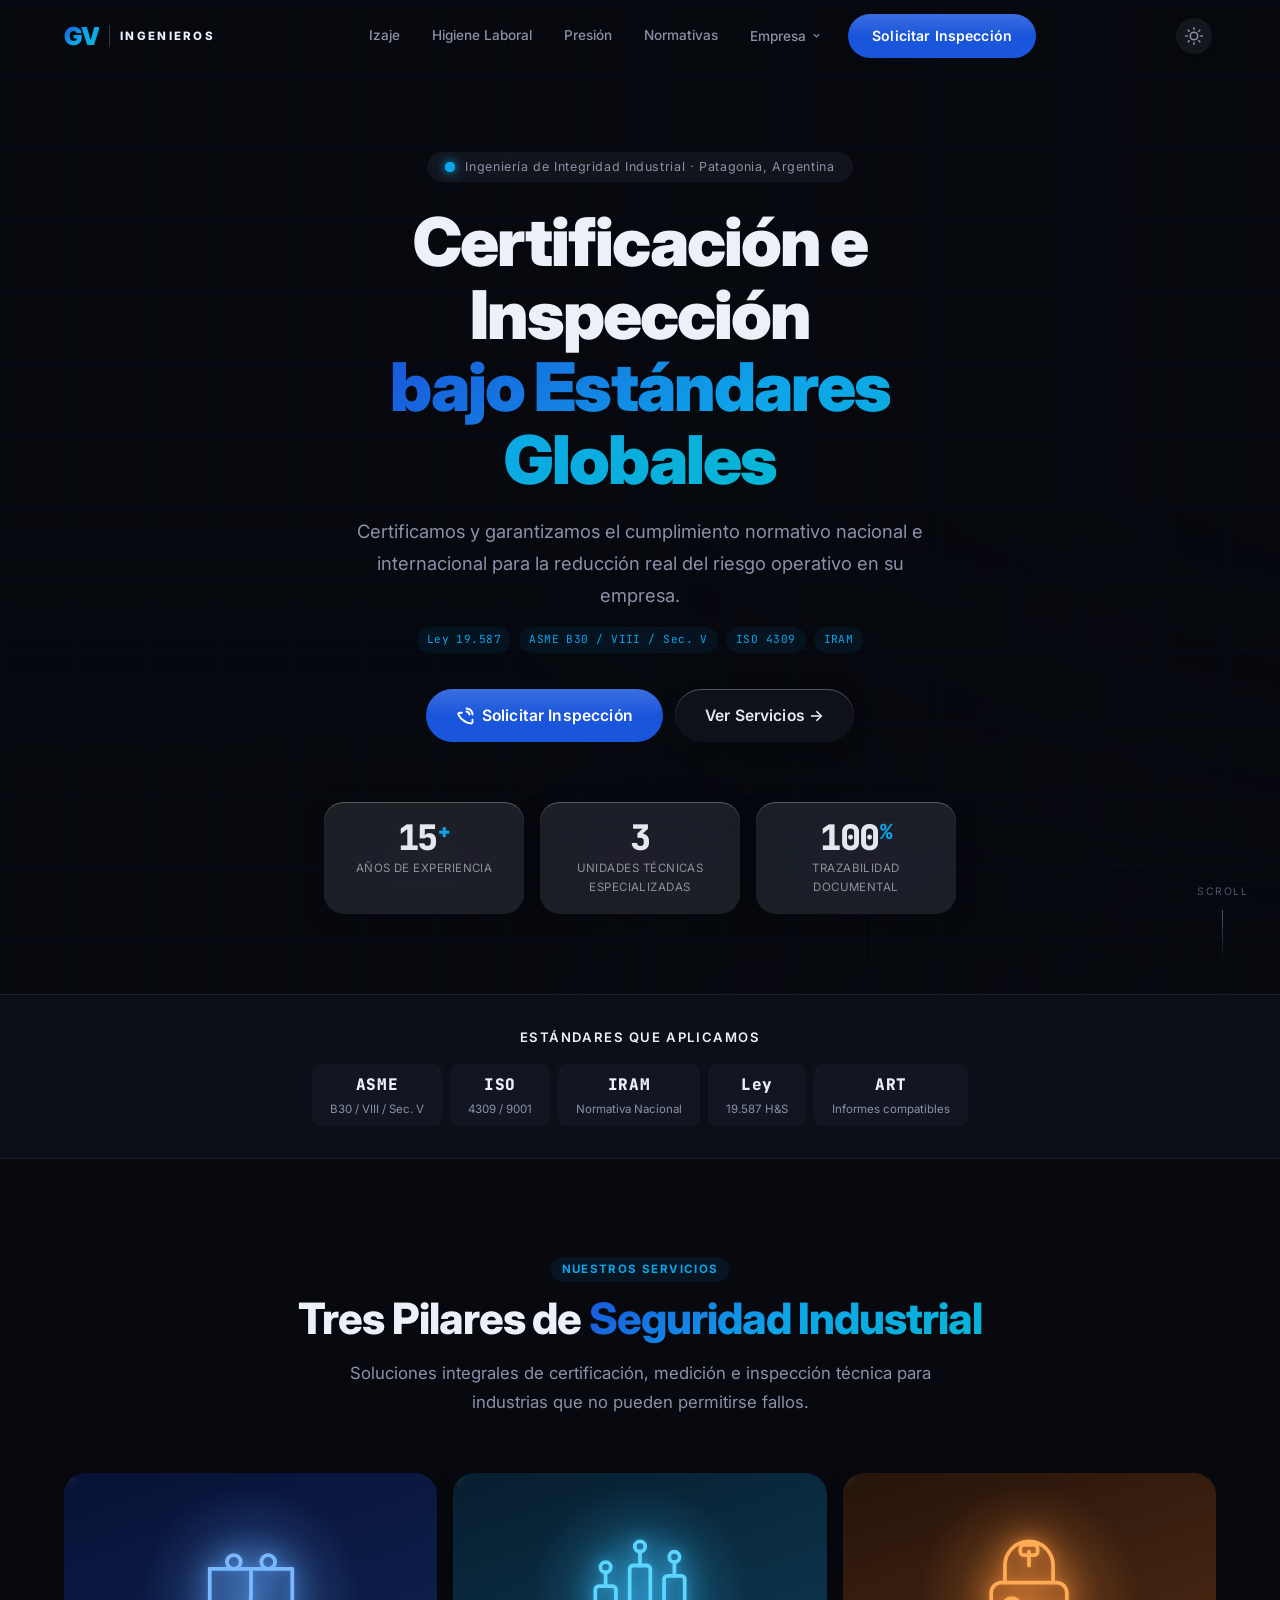
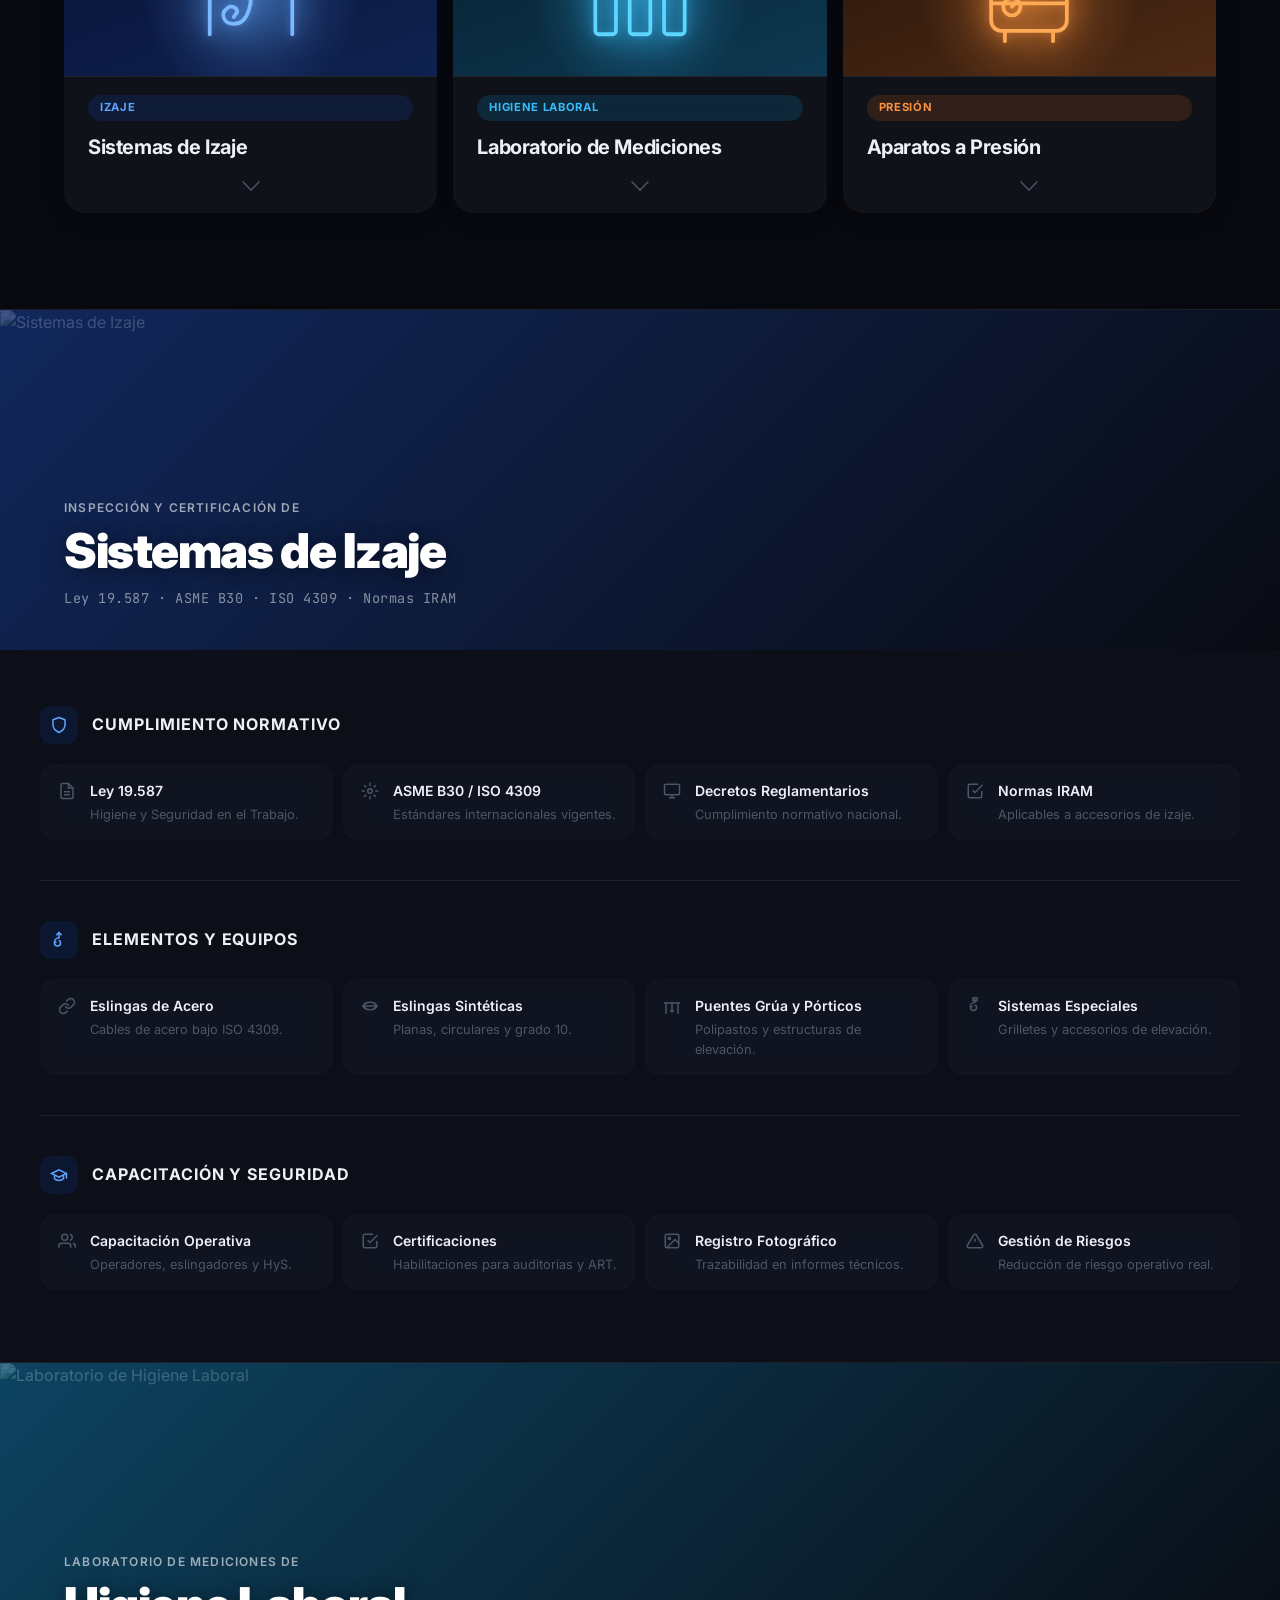
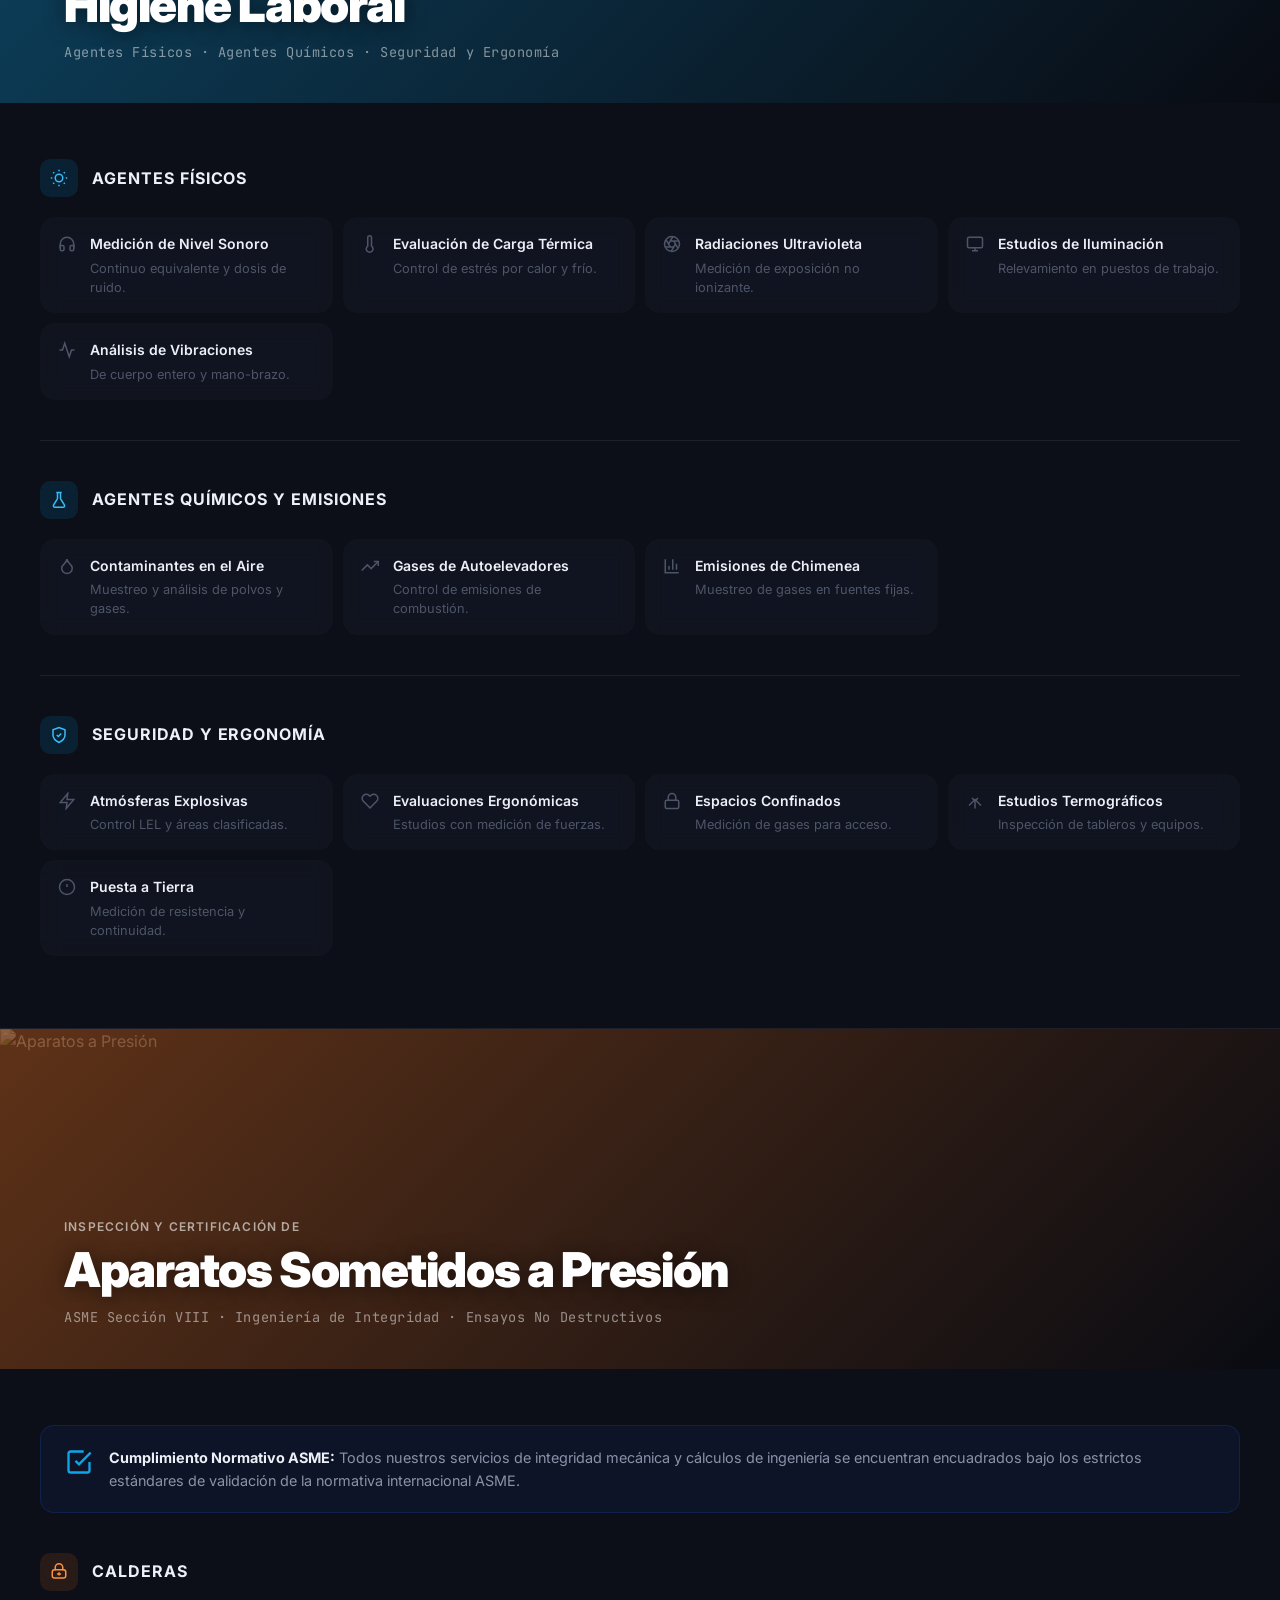
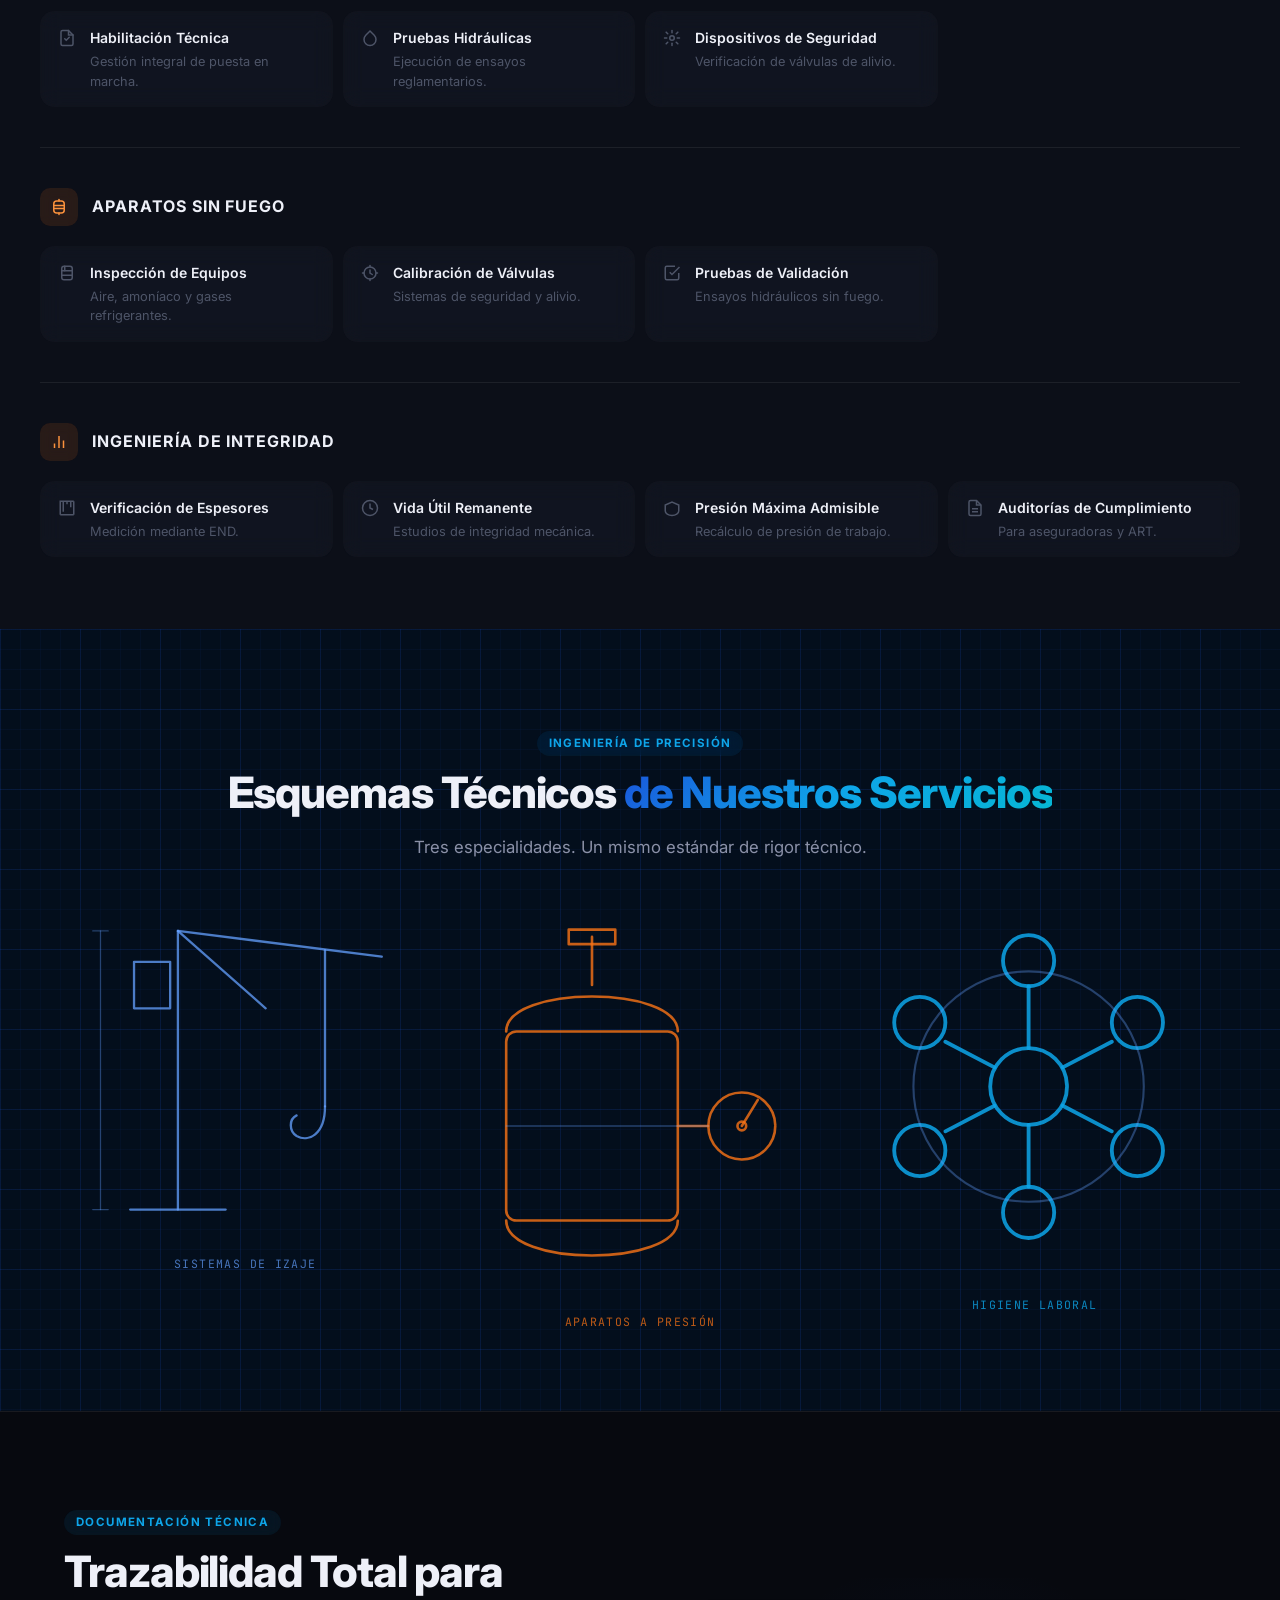
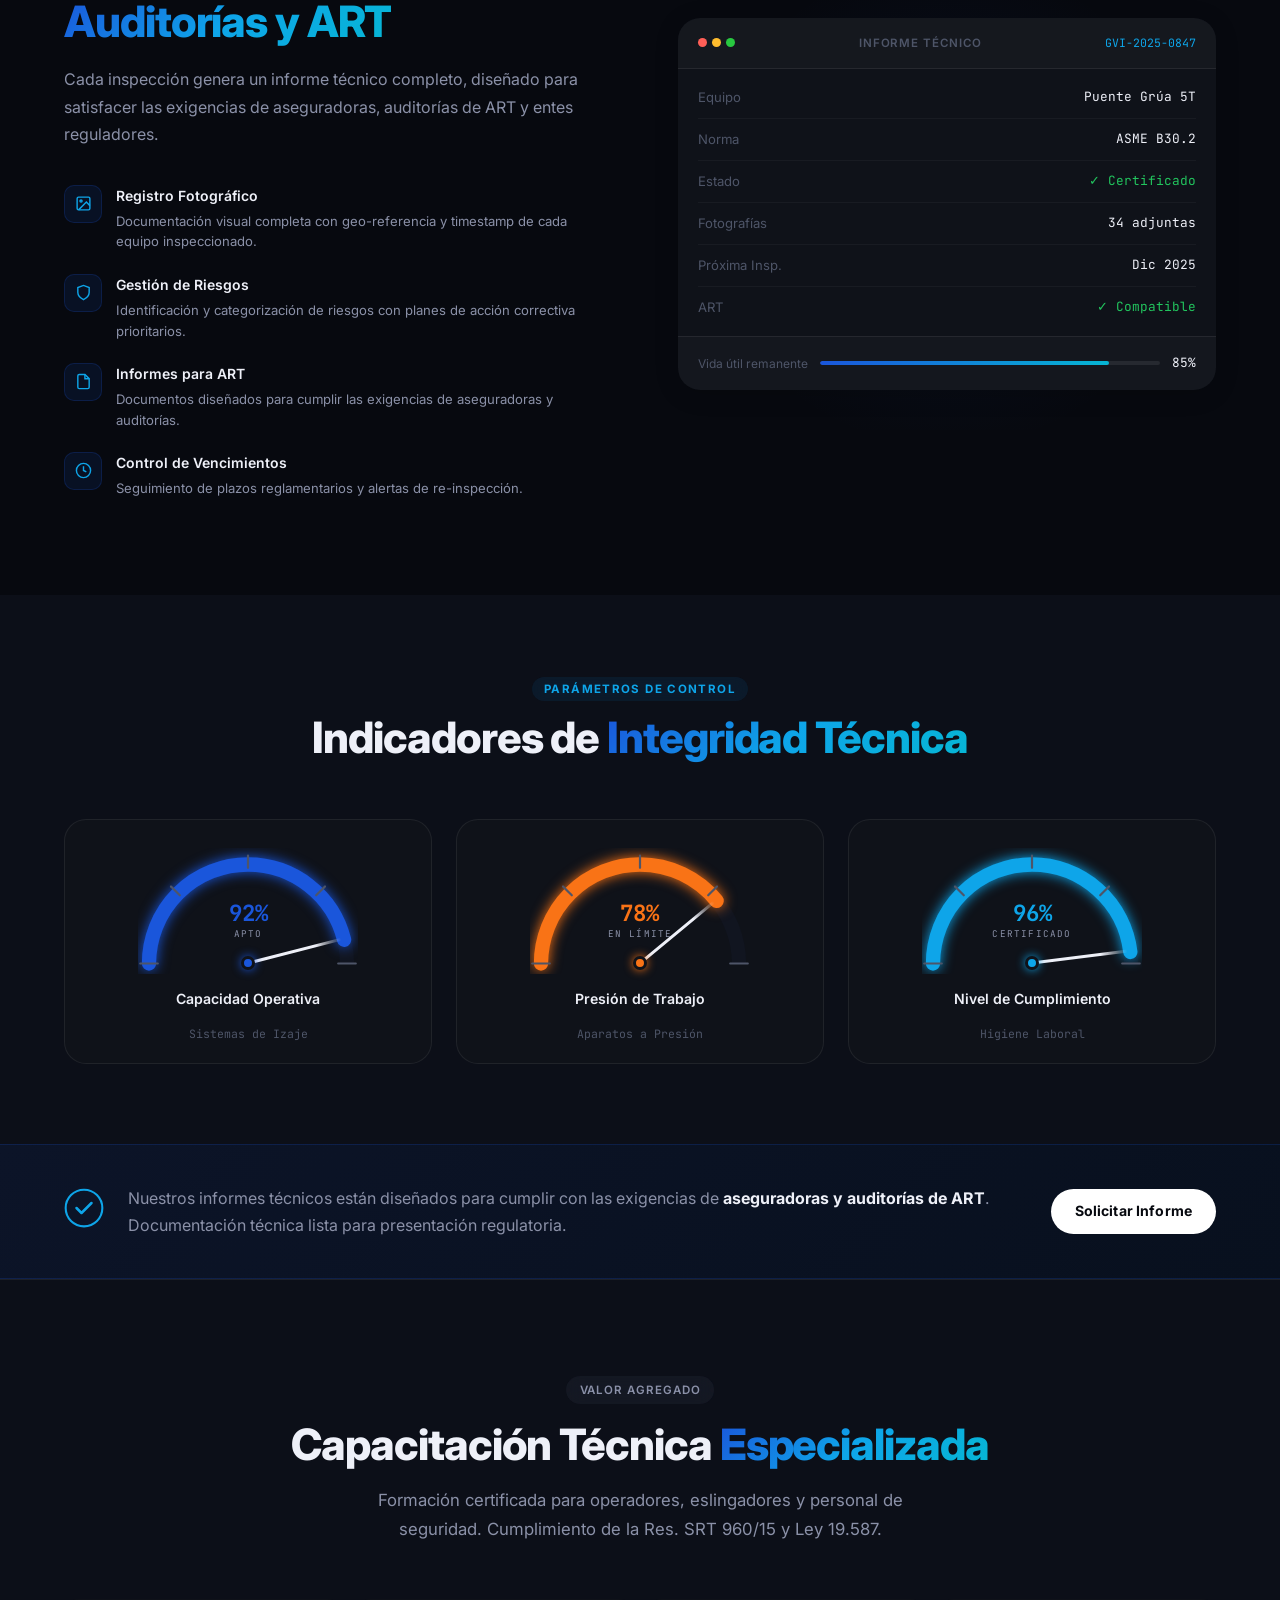
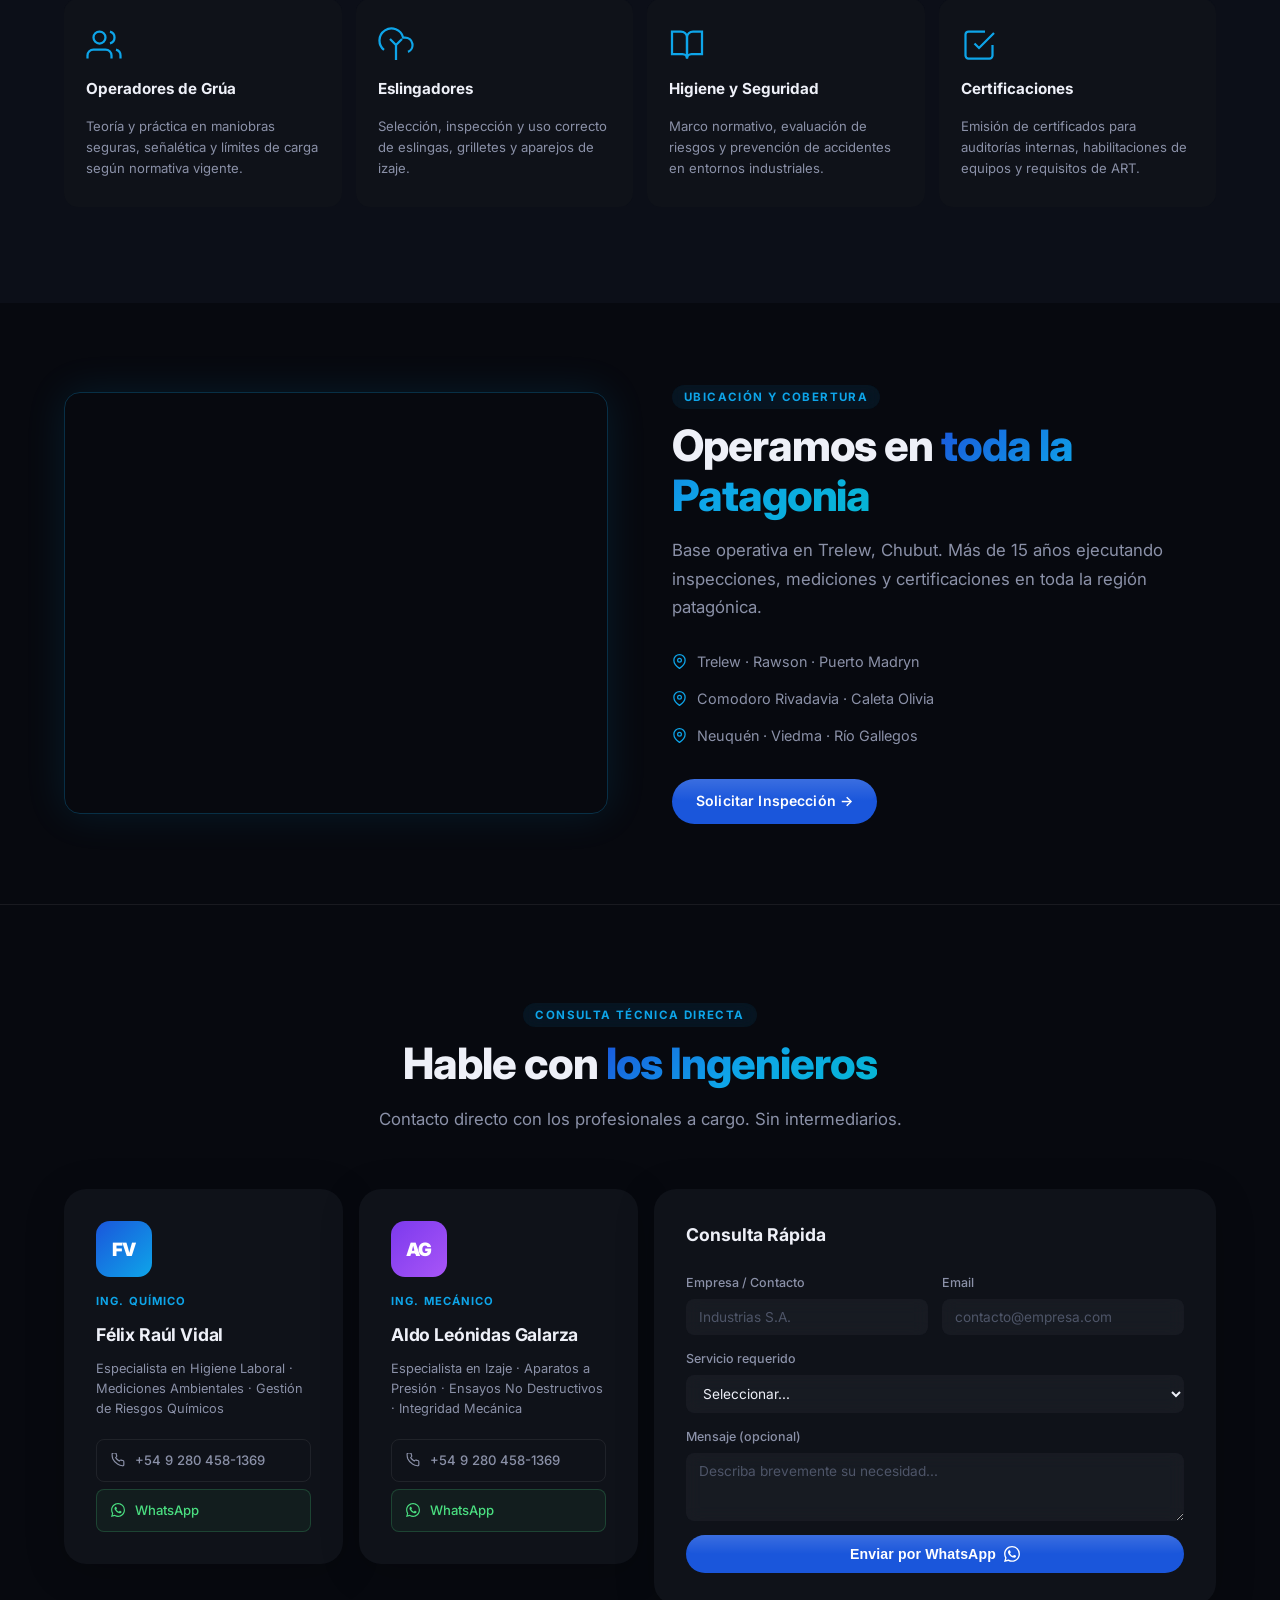
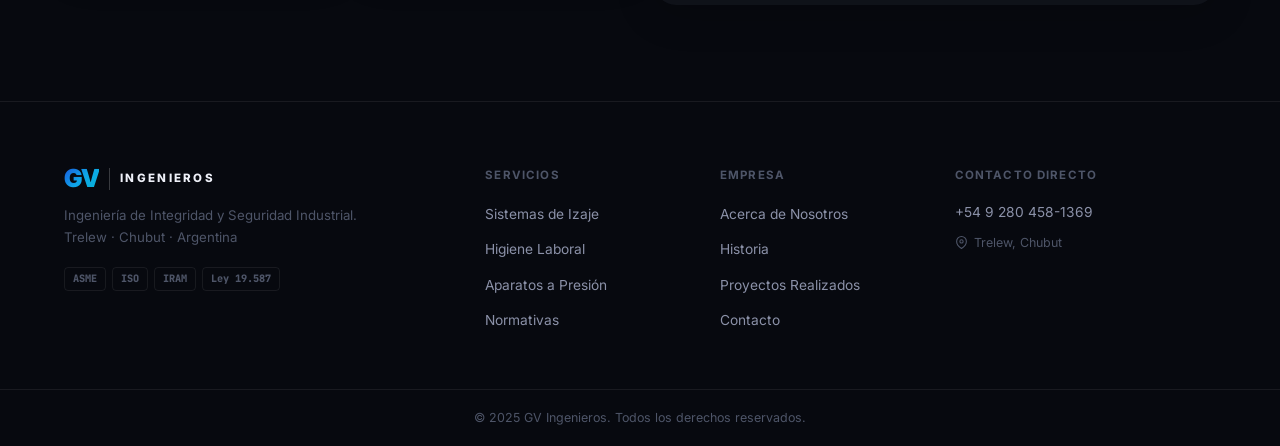
==== commit 0348730e: "Add heatmap overlay to satellite coverage map Use leaflet.heat to show operational presence as a blu" ====
--- a/index.html
+++ b/index.html
@@ -1163,6 +1163,7 @@
 
   <script src="script.js"></script>
   <script src="https://unpkg.com/leaflet@1.9.4/dist/leaflet.js"></script>
+  <script src="https://unpkg.com/leaflet.heat@0.2.0/dist/leaflet-heat.js"></script>
   <script>
   (function () {
     var mapEl = document.getElementById('sat-map');
@@ -1176,9 +1177,43 @@
     });
     L.tileLayer(
       'https://server.arcgisonline.com/ArcGIS/rest/services/World_Imagery/MapServer/tile/{z}/{y}/{x}',
-      { attribution: 'Tiles &copy; Esri &mdash; Esri, i-cubed, USDA, USGS, AEX, GeoEye, Getmapping, Aerogrid, IGN, IGP, UPR-EGP, and the GIS User Community' }
+      { attribution: 'Tiles &copy; Esri' }
     ).addTo(map);
 
+    /* Heatmap points: [lat, lng, intensity]
+       Base principal (Trelew) has highest intensity, others scaled by presence */
+    var heatPoints = [
+      /* Trelew / Rawson — base principal, máxima intensidad */
+      [-43.2508, -65.3124, 1.0],
+      [-43.2508, -65.3124, 1.0],
+      [-43.2508, -65.3124, 0.9],
+      /* Puerto Madryn — frecuente */
+      [-42.7692, -65.0385, 0.75],
+      [-42.7692, -65.0385, 0.7],
+      /* Comodoro Rivadavia — regular */
+      [-45.8653, -67.4949, 0.6],
+      [-45.8653, -67.4949, 0.55],
+      /* Caleta Olivia — regular */
+      [-46.4416, -67.5236, 0.55],
+      [-46.4416, -67.5236, 0.5],
+      /* Neuquén — periódico */
+      [-38.9516, -68.0591, 0.4],
+      [-38.9516, -68.0591, 0.35],
+      /* Viedma — periódico */
+      [-40.8135, -62.9968, 0.35],
+      /* Río Gallegos — periódico */
+      [-51.6230, -69.2168, 0.3]
+    ];
+
+    L.heatLayer(heatPoints, {
+      radius:    55,
+      blur:      40,
+      maxZoom:   10,
+      max:       1.0,
+      gradient:  { 0.0: '#0c4a6e', 0.3: '#0369a1', 0.55: '#0ea5e9', 0.75: '#38bdf8', 1.0: '#e0f2fe' }
+    }).addTo(map);
+
+    /* Circle markers on top of heatmap for city labels */
     var cities = [
       { name: 'Trelew / Rawson<br><small>Base Principal</small>', lat: -43.2508, lng: -65.3124, main: true },
       { name: 'Puerto Madryn',         lat: -42.7692, lng: -65.0385 },
@@ -1191,11 +1226,11 @@
 
     cities.forEach(function (c) {
       var marker = L.circleMarker([c.lat, c.lng], {
-        radius:      c.main ? 11 : 8,
-        fillColor:   c.main ? '#0ea5e9' : '#38bdf8',
-        color:       '#fff',
+        radius:      c.main ? 9 : 6,
+        fillColor:   '#fff',
+        color:       c.main ? '#0ea5e9' : '#38bdf8',
         weight:      2,
-        fillOpacity: 0.92
+        fillOpacity: 0.9
       }).addTo(map);
       marker.bindPopup('<strong style="color:#0ea5e9">' + c.name + '</strong>');
     });
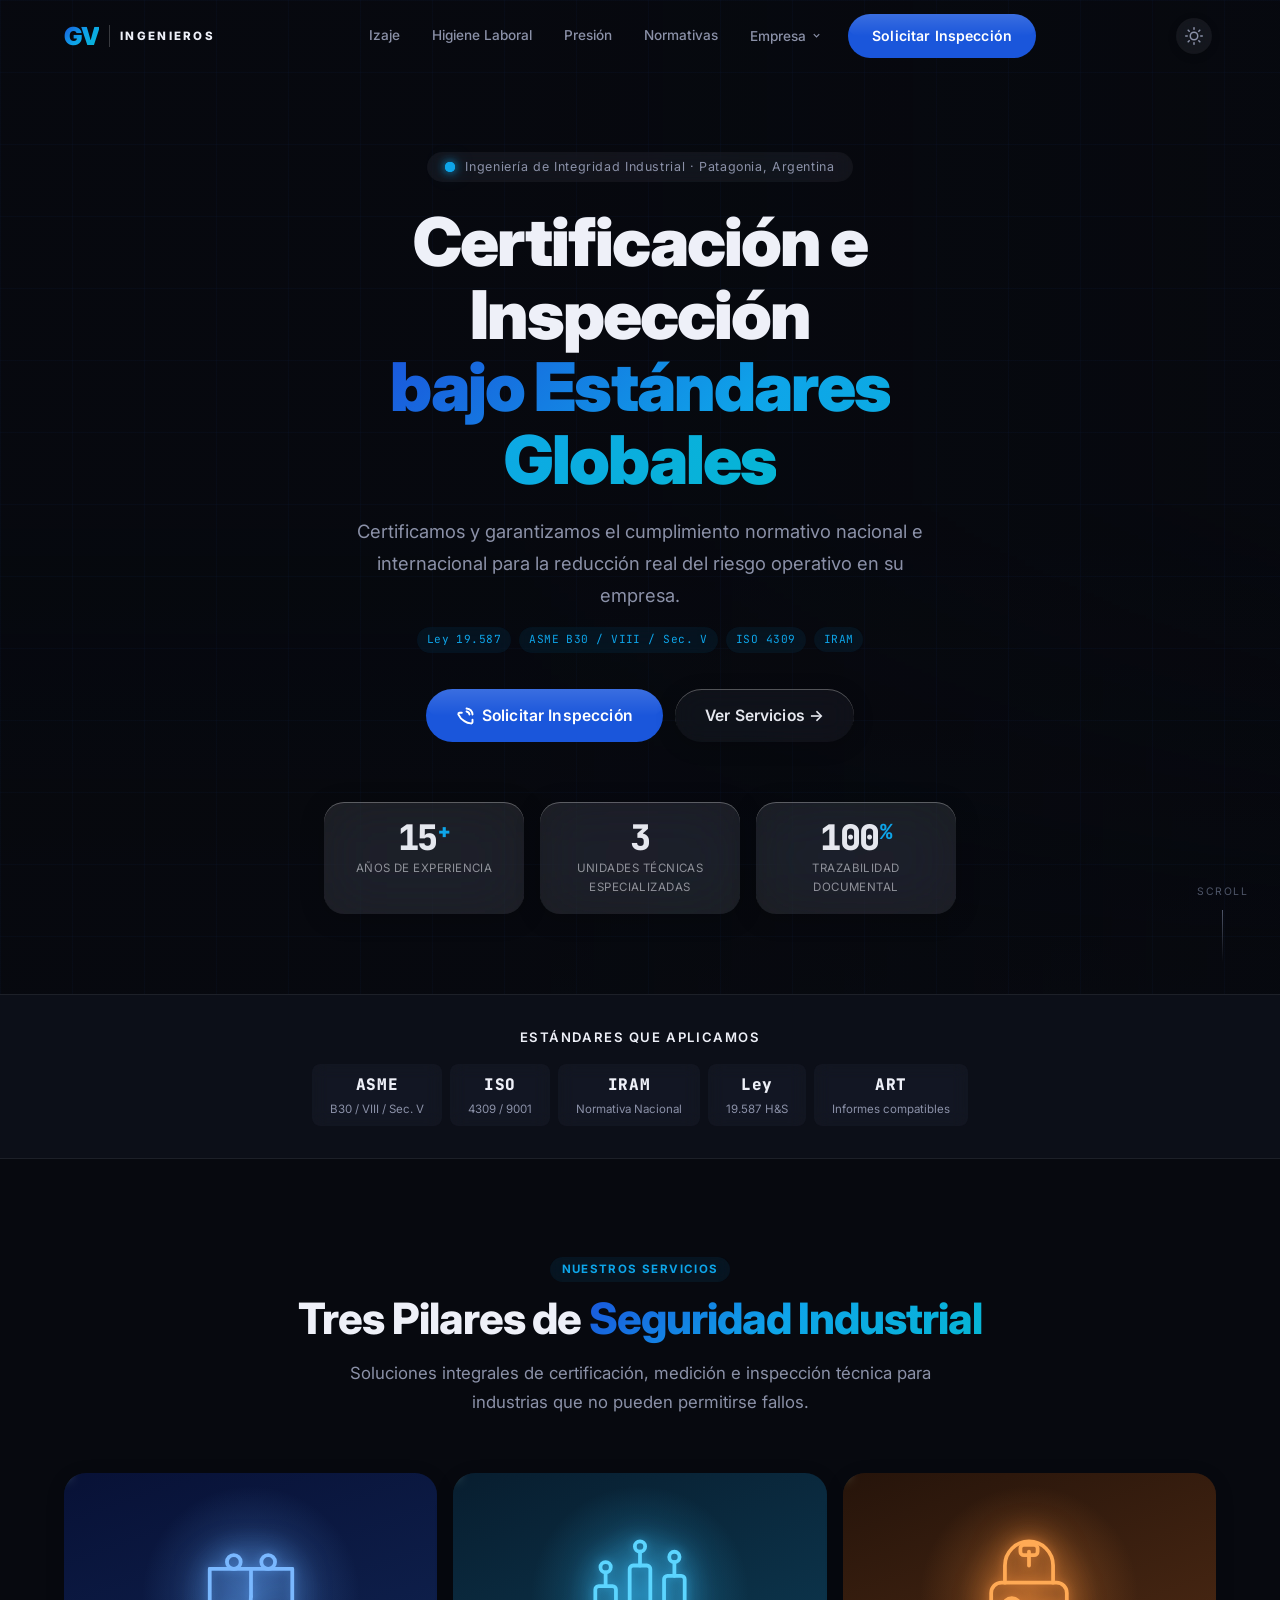
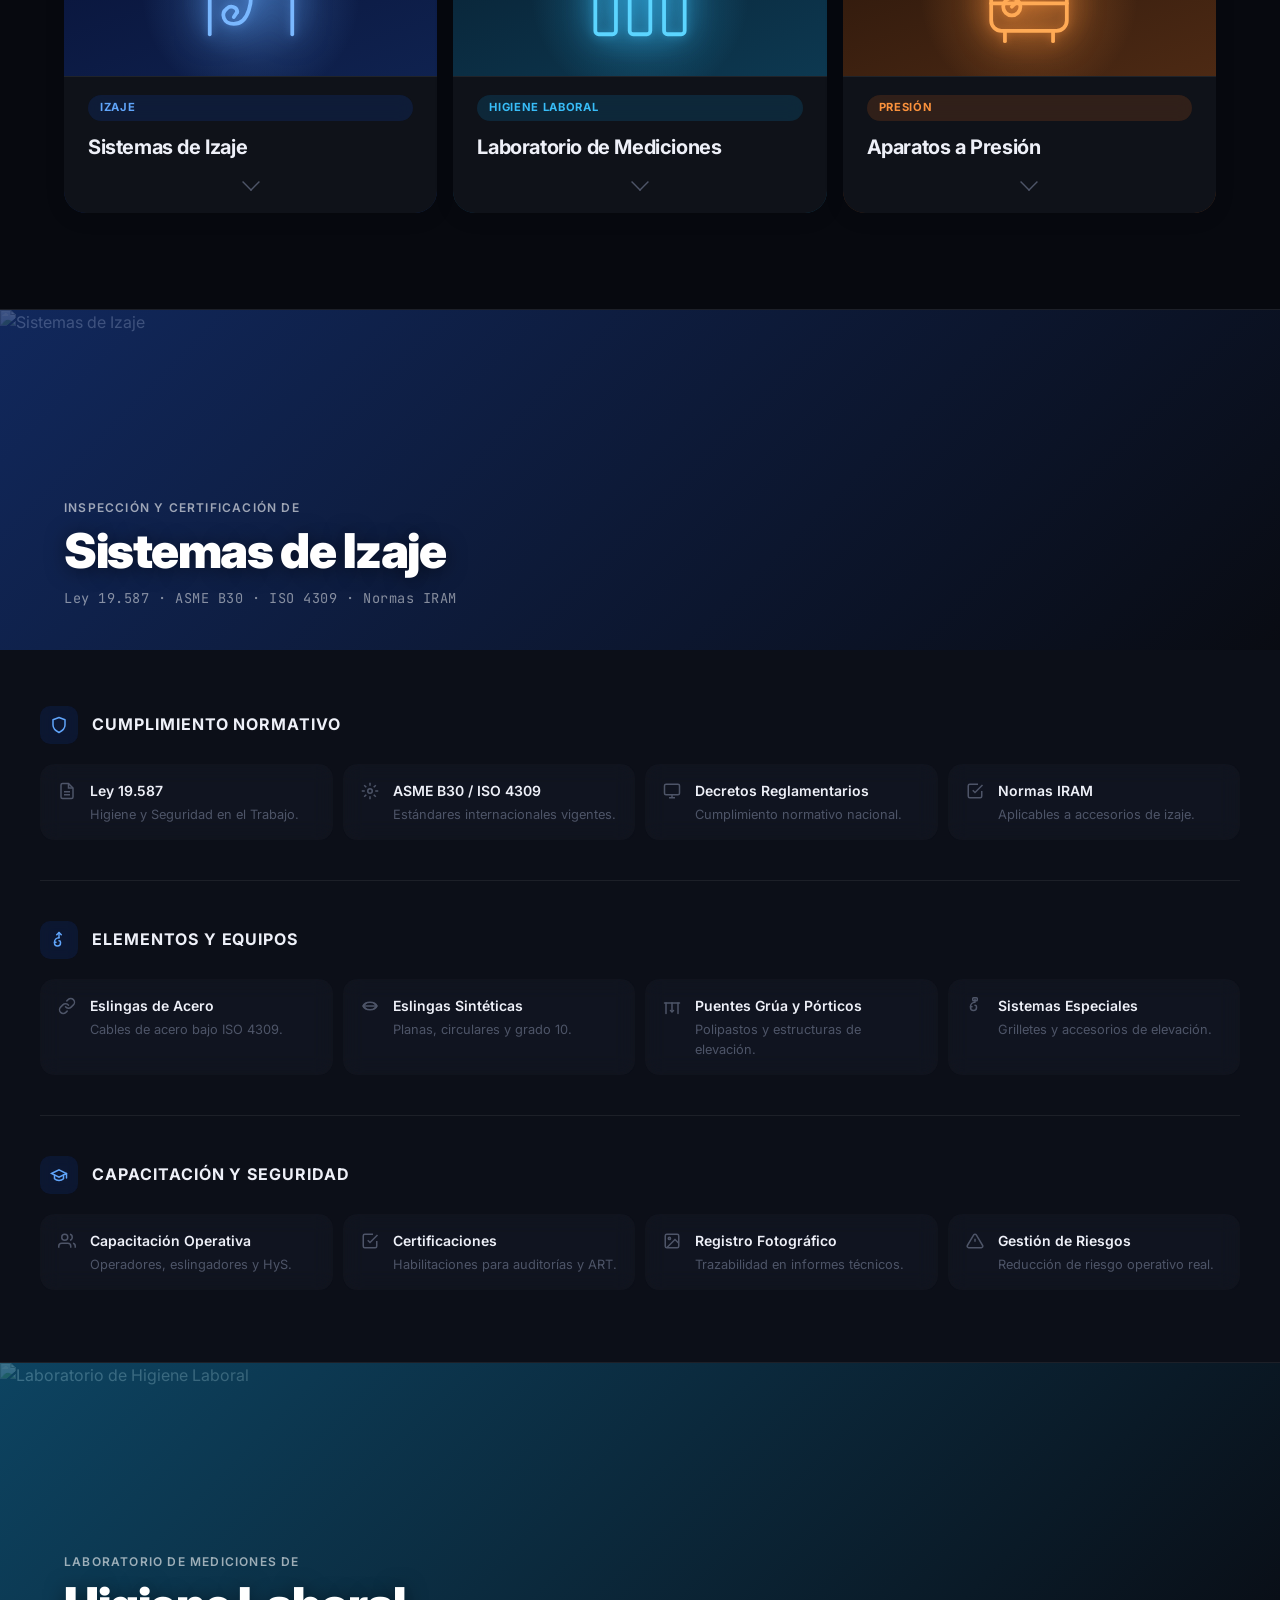
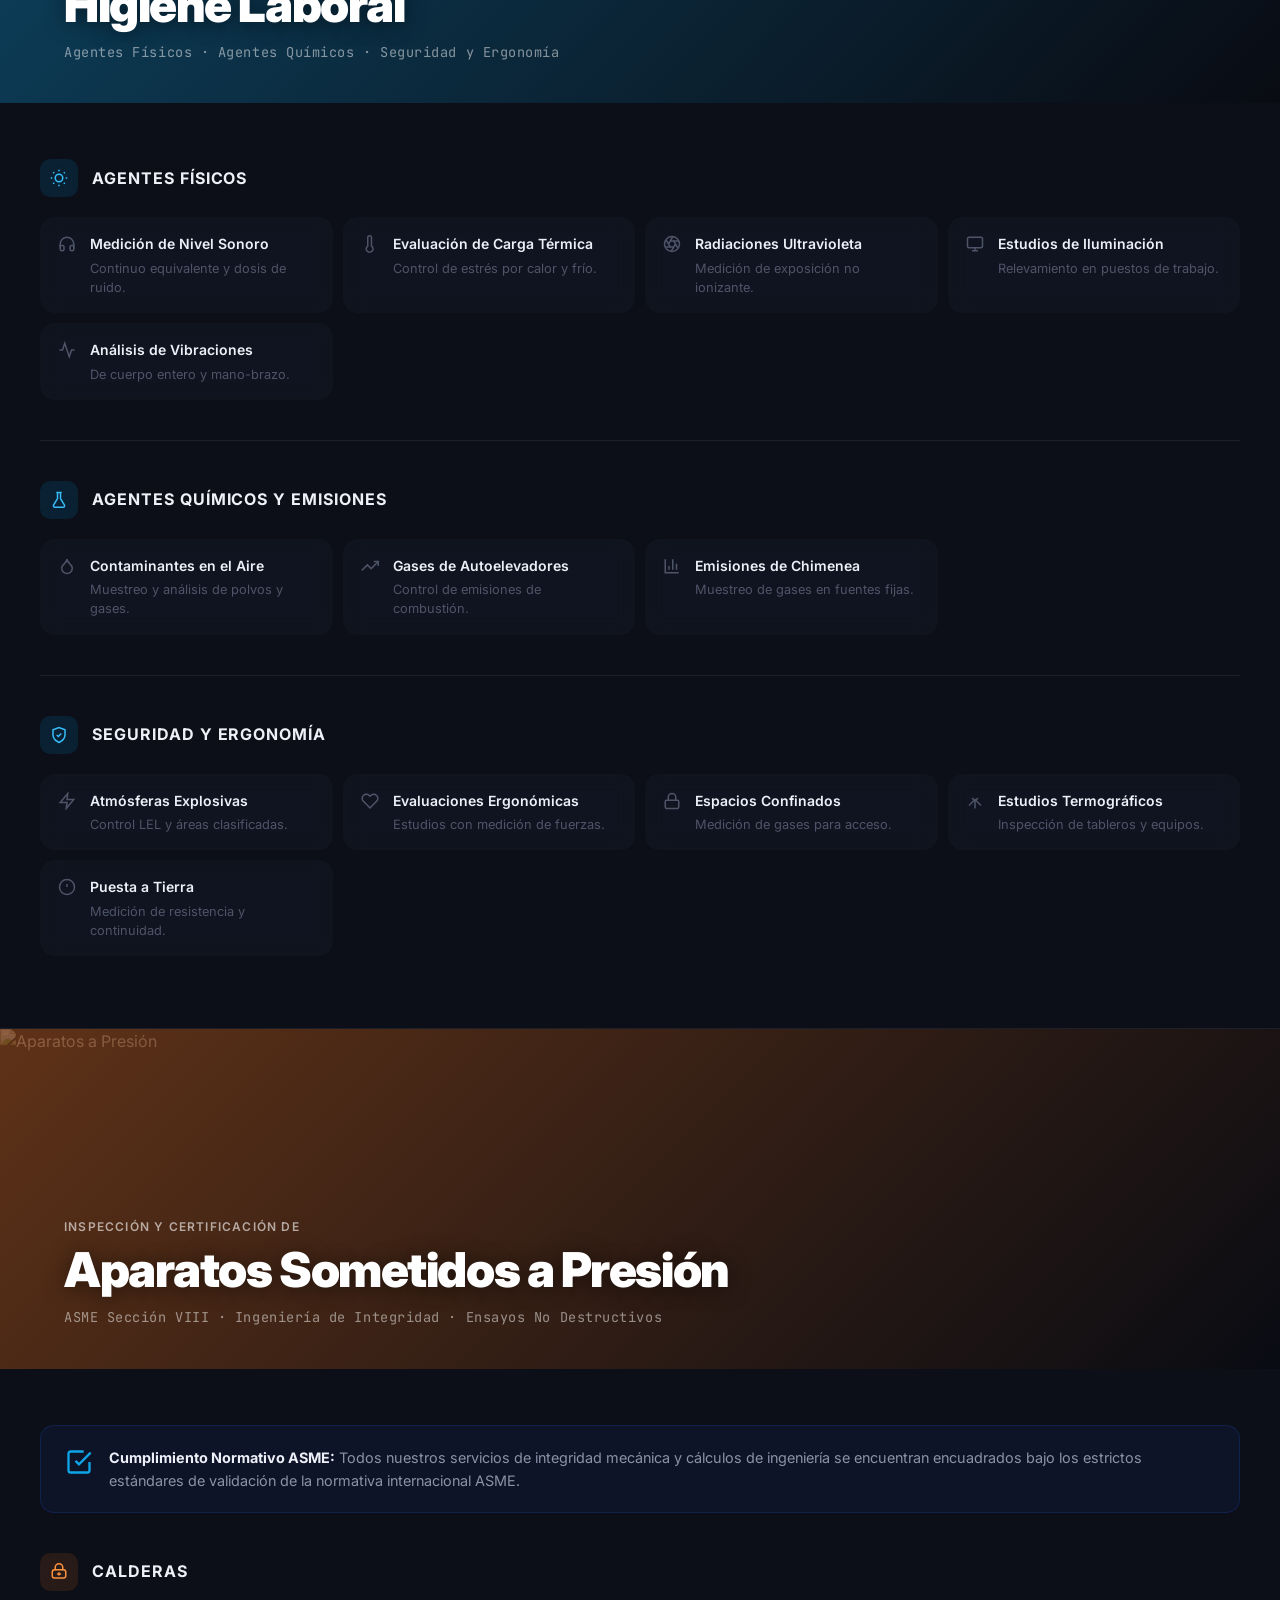
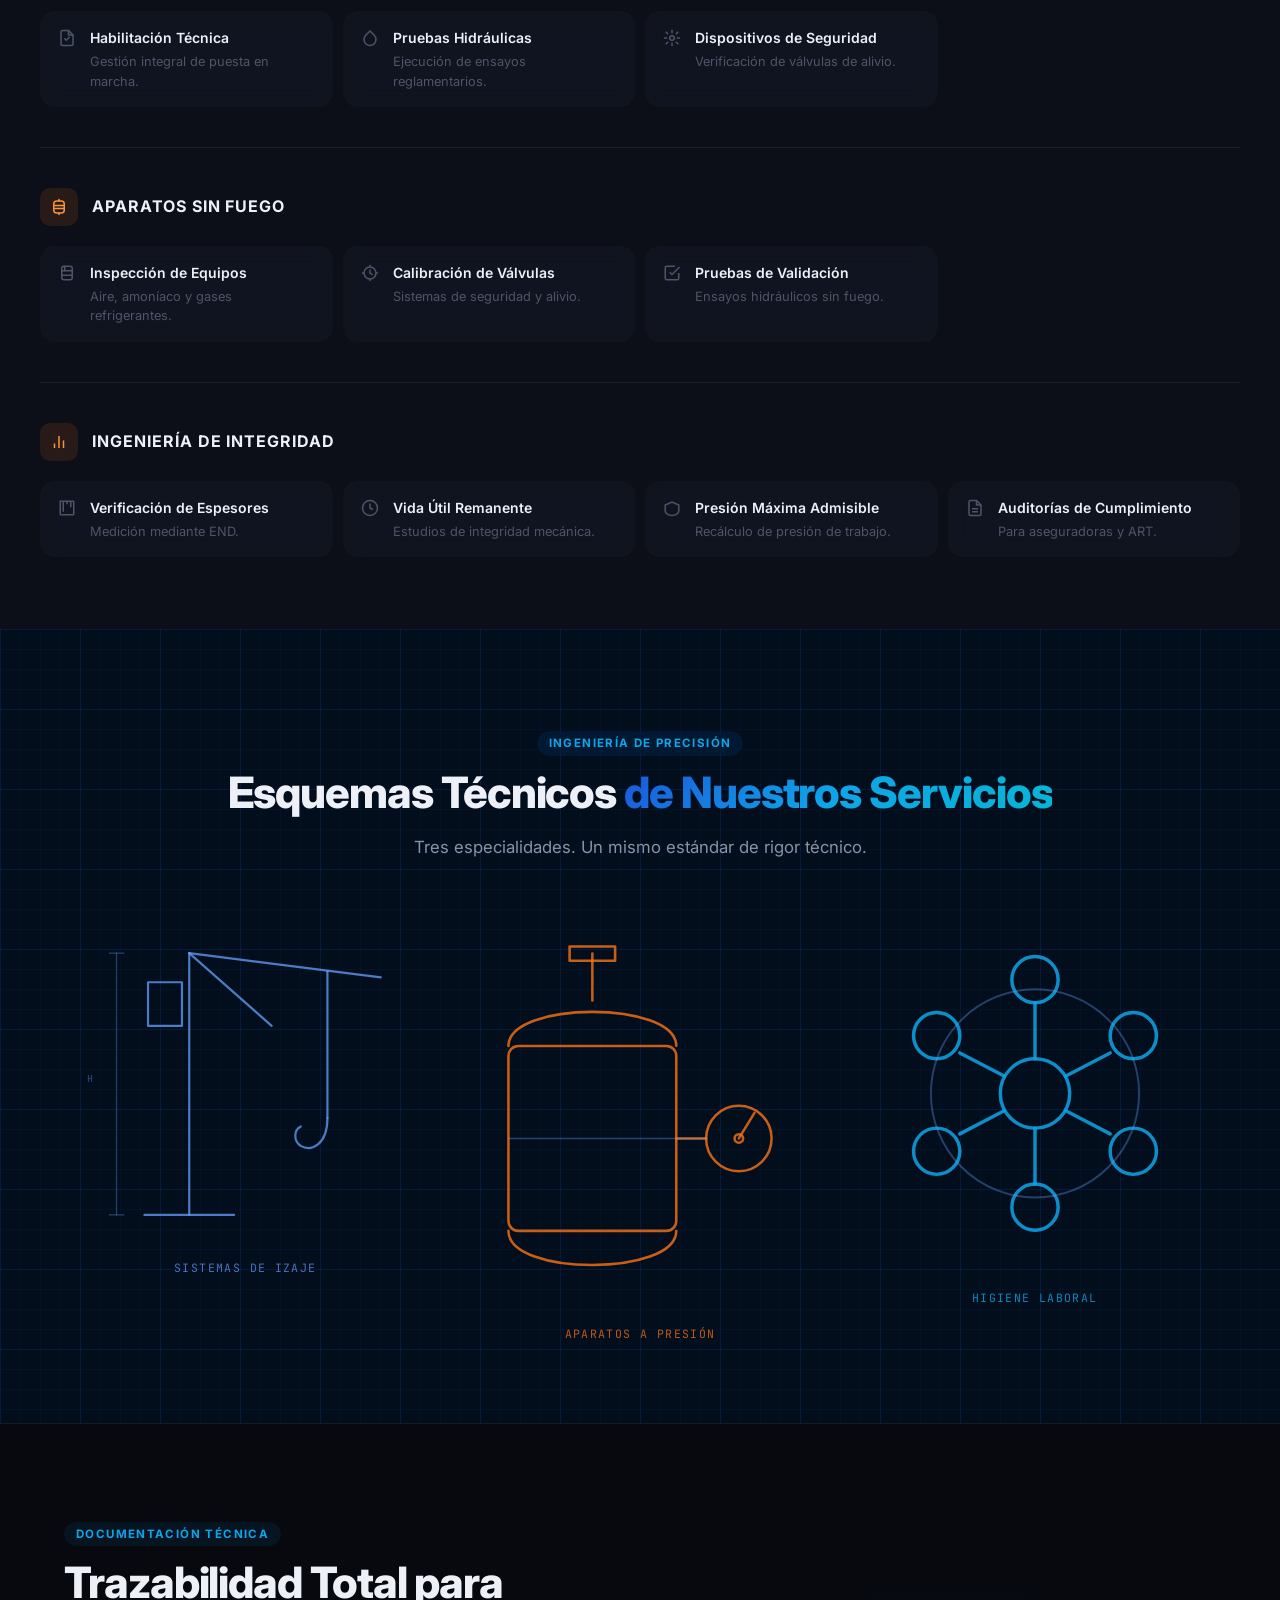
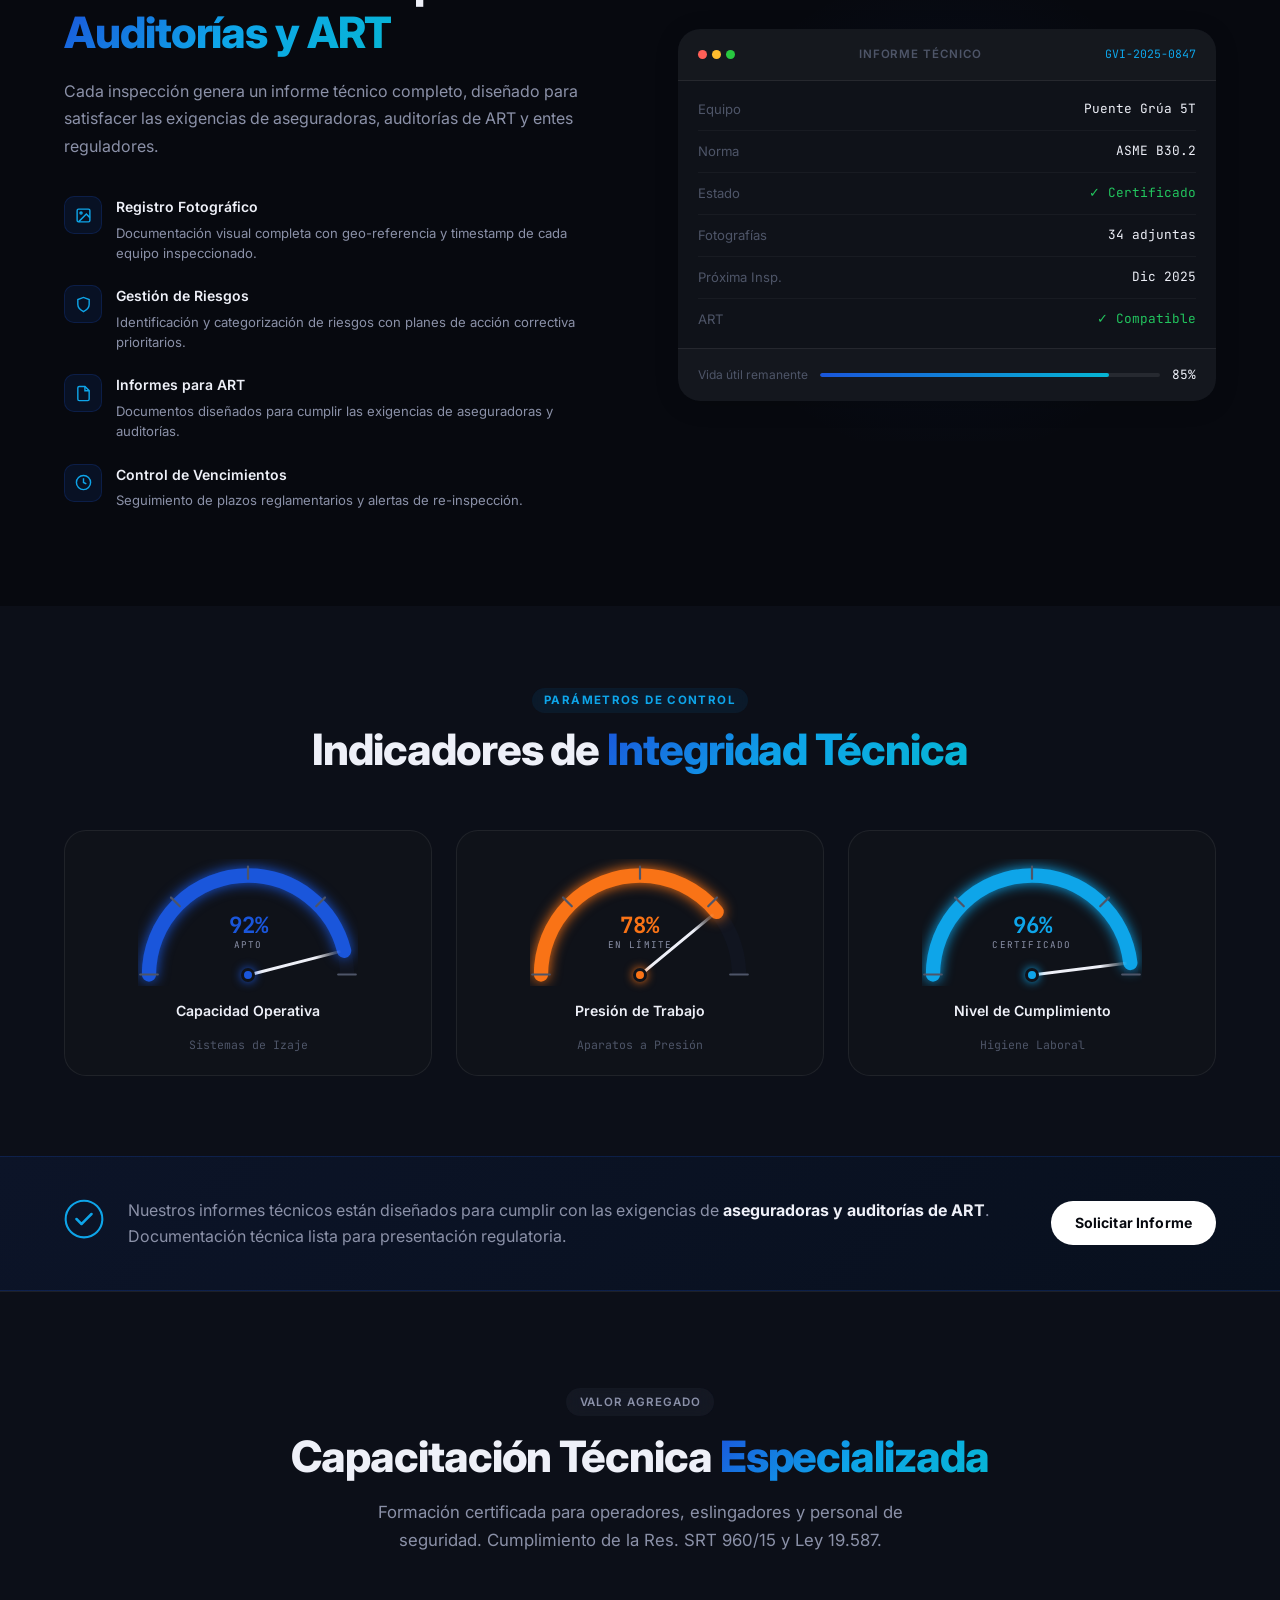
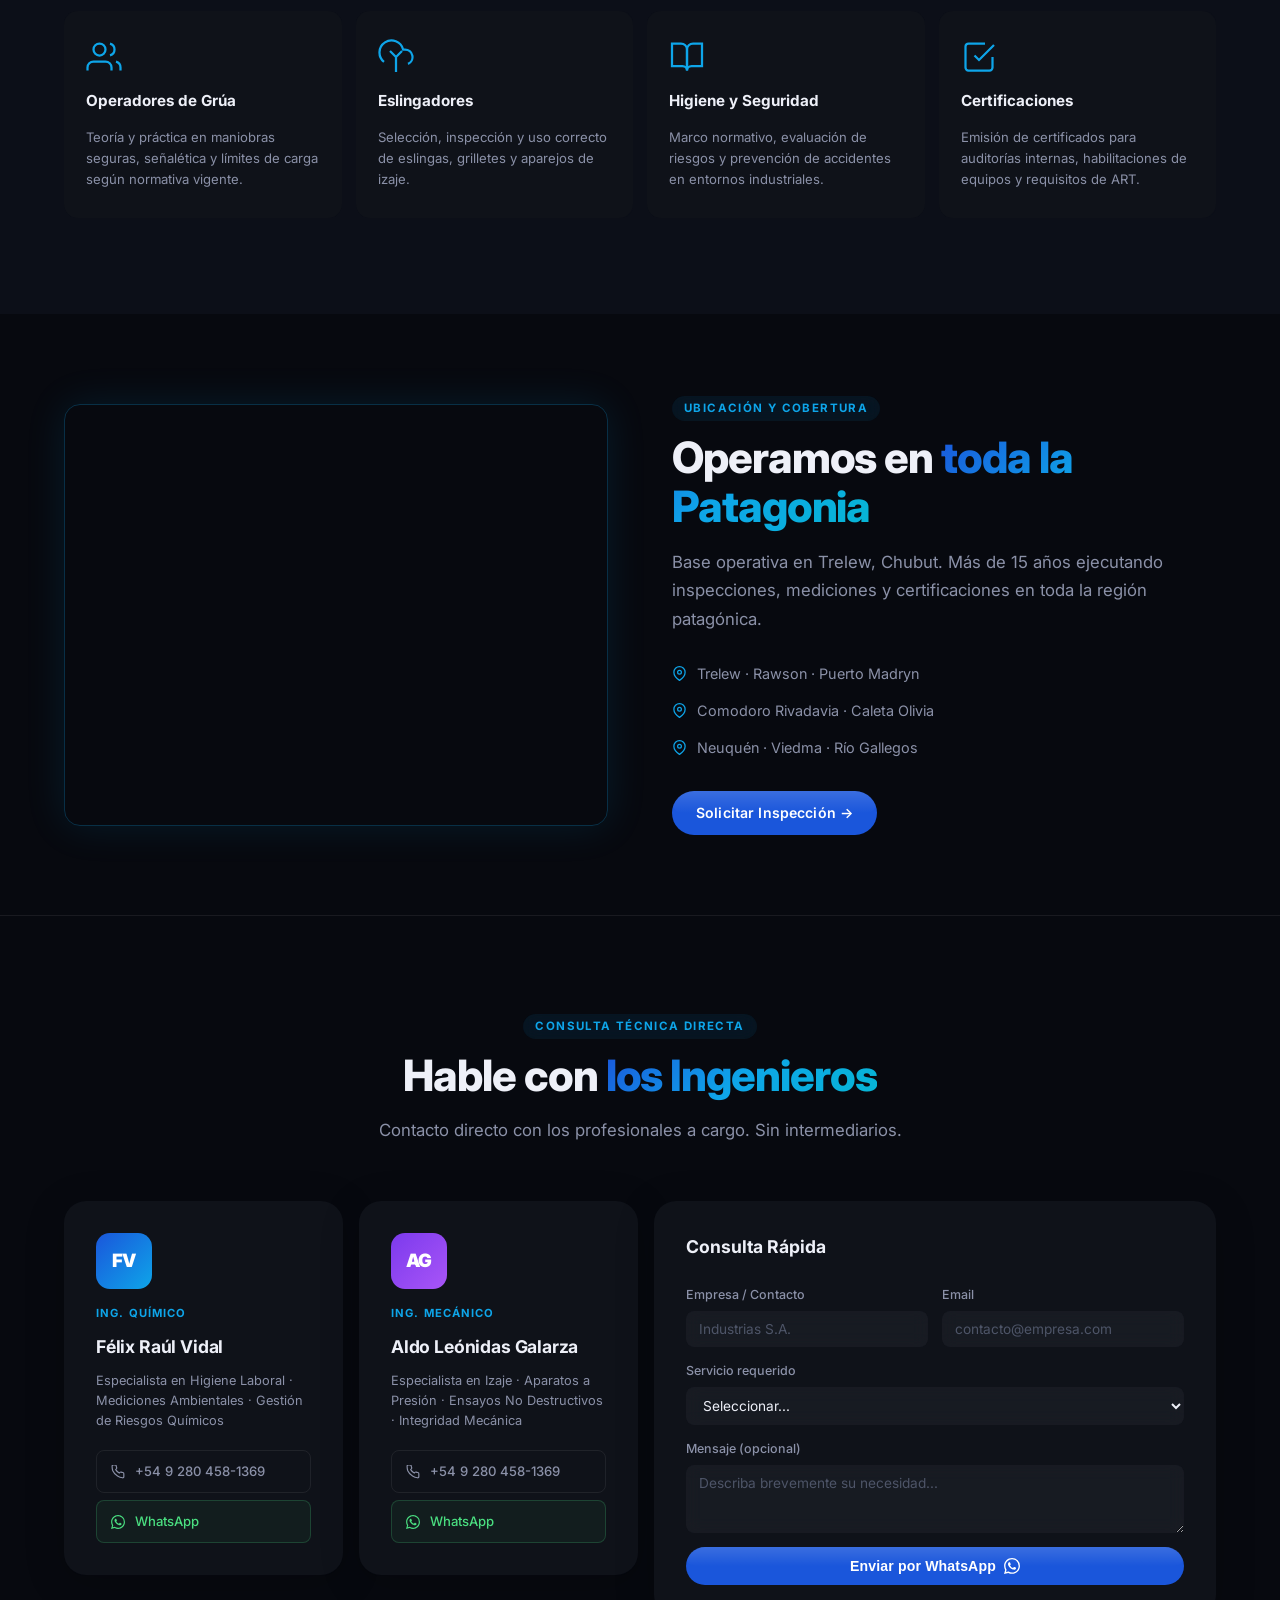
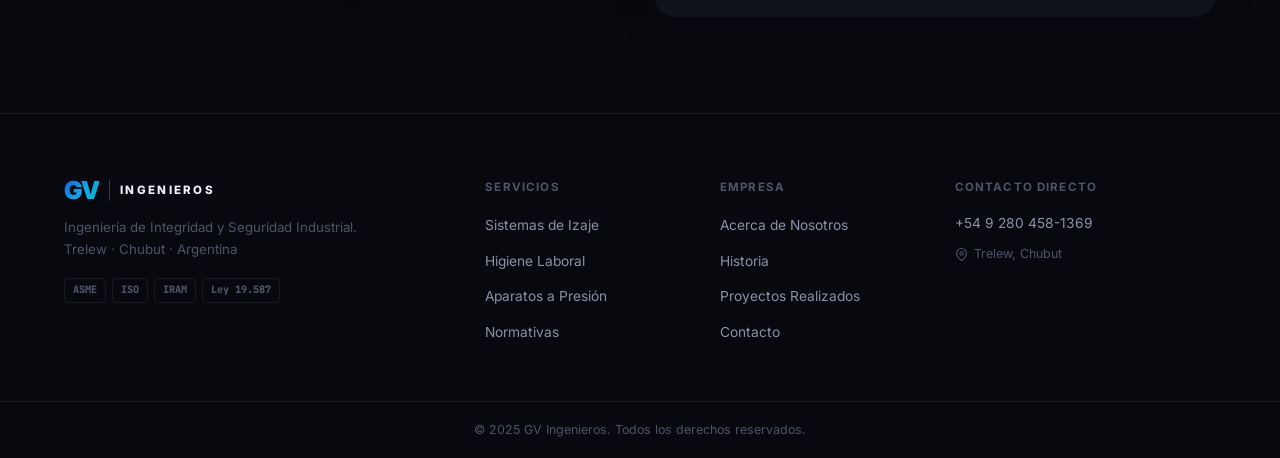
==== commit a6a02001: "Fix blueprint label centering: equal-padding viewBoxes + width:100% label Each SVG viewBox now has e" ====
--- a/index.html
+++ b/index.html
@@ -713,7 +713,7 @@
 
           <!-- === PANEL 1: SISTEMAS DE IZAJE === -->
           <div class="bp-panel">
-            <svg class="bp-svg-panel" viewBox="78 42 248 246" xmlns="http://www.w3.org/2000/svg" aria-hidden="true">
+            <svg class="bp-svg-panel" viewBox="64 23 264 265" xmlns="http://www.w3.org/2000/svg" aria-hidden="true">
               <line class="bp-draw" x1="150" y1="268" x2="150" y2="52" pathLength="1" style="--d:.1s"/>
               <line class="bp-draw" x1="150" y1="52" x2="308" y2="72" pathLength="1" style="--d:.3s"/>
               <line class="bp-draw" x1="150" y1="52" x2="218" y2="112" pathLength="1" style="--d:.5s"/>
@@ -732,7 +732,7 @@
 
           <!-- === PANEL 2: APARATOS A PRESIÓN === -->
           <div class="bp-panel">
-            <svg class="bp-svg-panel" viewBox="432 30 220 258" xmlns="http://www.w3.org/2000/svg" aria-hidden="true">
+            <svg class="bp-svg-panel" viewBox="430 18 225 272" xmlns="http://www.w3.org/2000/svg" aria-hidden="true">
               <rect class="bp-draw bp-orange" x="450" y="108" width="118" height="130" rx="7" pathLength="1" style="--d:1.8s"/>
               <path class="bp-draw bp-orange" d="M450,108 C450,76 568,76 568,108" pathLength="1" style="--d:2.0s"/>
               <path class="bp-draw bp-orange" d="M450,238 C450,270 568,270 568,238" pathLength="1" style="--d:2.1s"/>
@@ -749,7 +749,7 @@
 
           <!-- === PANEL 3: HIGIENE LABORAL === -->
           <div class="bp-panel">
-            <svg class="bp-svg-panel" viewBox="718 83 150 168" xmlns="http://www.w3.org/2000/svg" aria-hidden="true">
+            <svg class="bp-svg-panel" viewBox="707 71 166 182" xmlns="http://www.w3.org/2000/svg" aria-hidden="true">
               <circle class="bp-draw bp-teal" cx="790" cy="162" r="18" pathLength="1" style="--d:3.1s"/>
               <circle class="bp-draw bp-teal" cx="790" cy="103" r="12" pathLength="1" style="--d:3.2s"/>
               <circle class="bp-draw bp-teal" cx="841" cy="132" r="12" pathLength="1" style="--d:3.3s"/>
--- a/styles.css
+++ b/styles.css
@@ -2726,6 +2726,7 @@
   letter-spacing: 0.12em;
   color: rgba(100,160,255,0.7);
   text-align: center;
+  width: 100%;
   opacity: 0;
   transition: opacity 0.4s ease-out var(--d, 0s);
 }
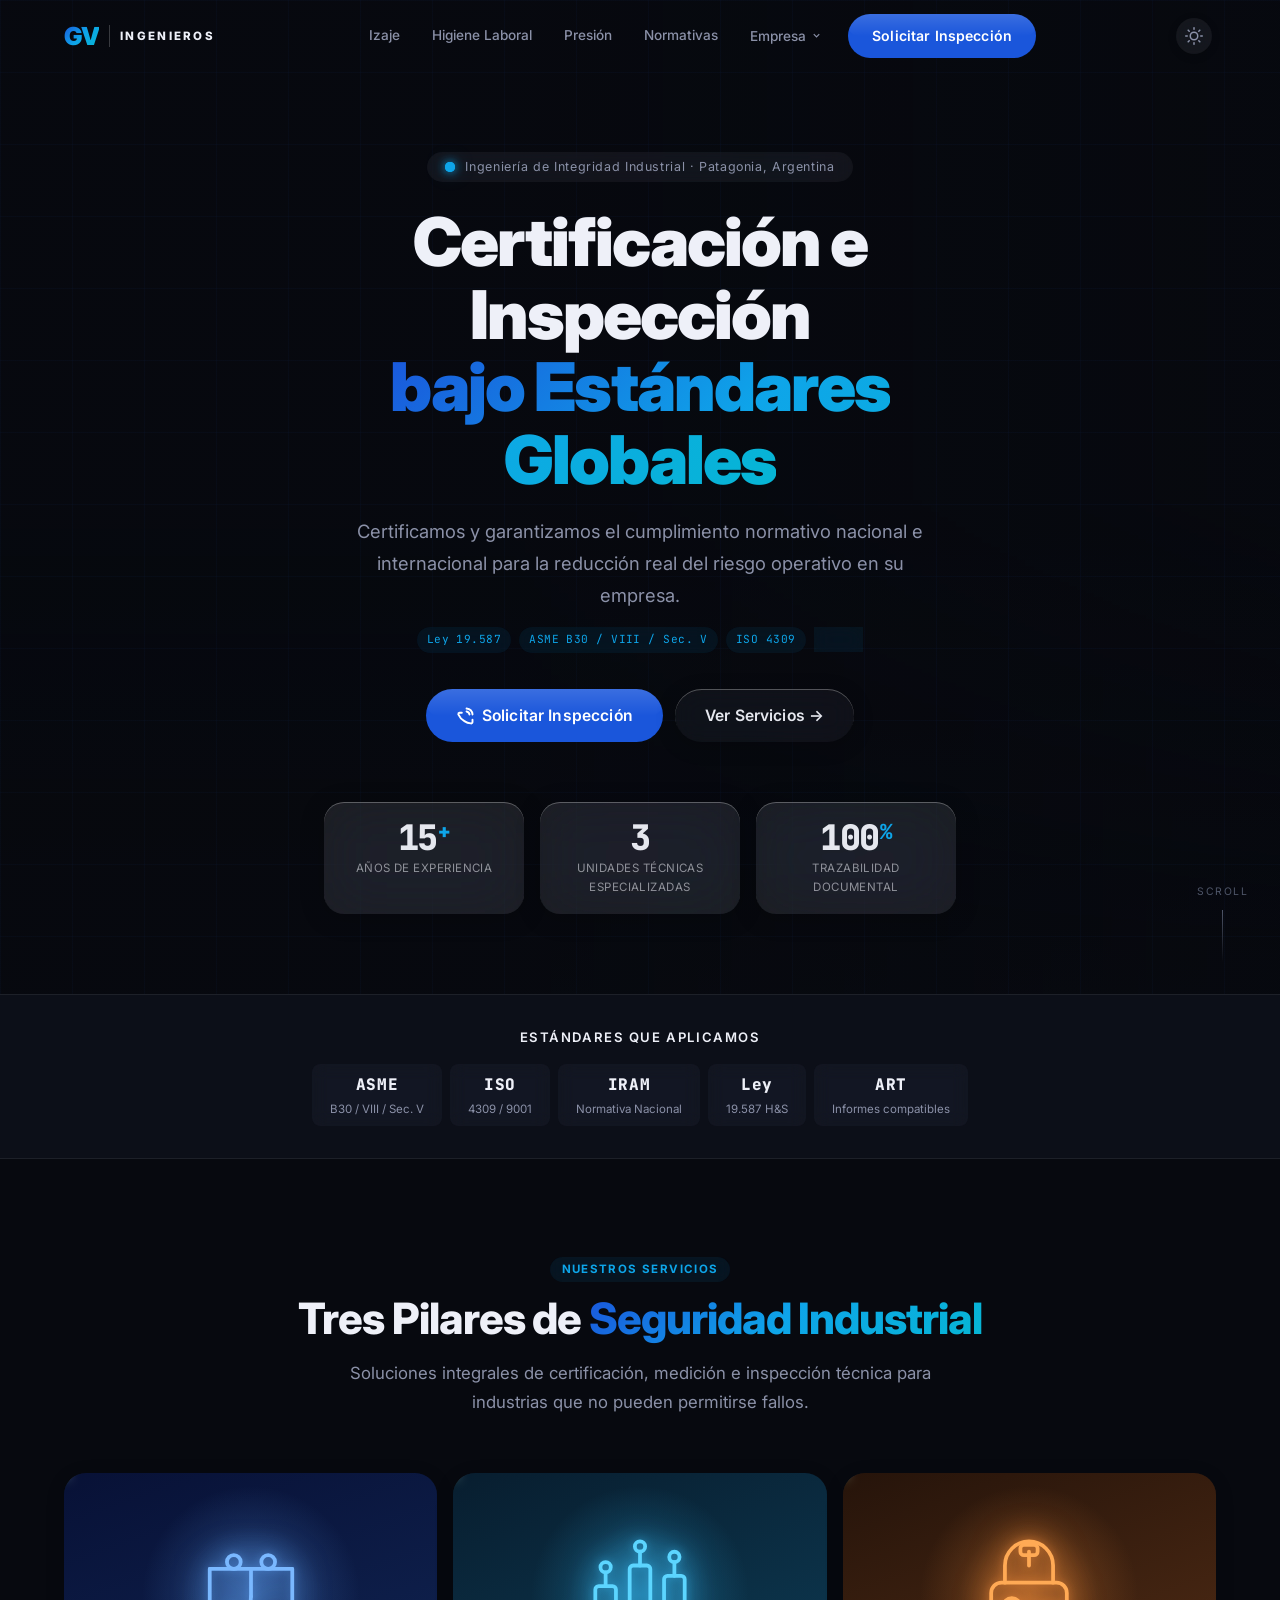
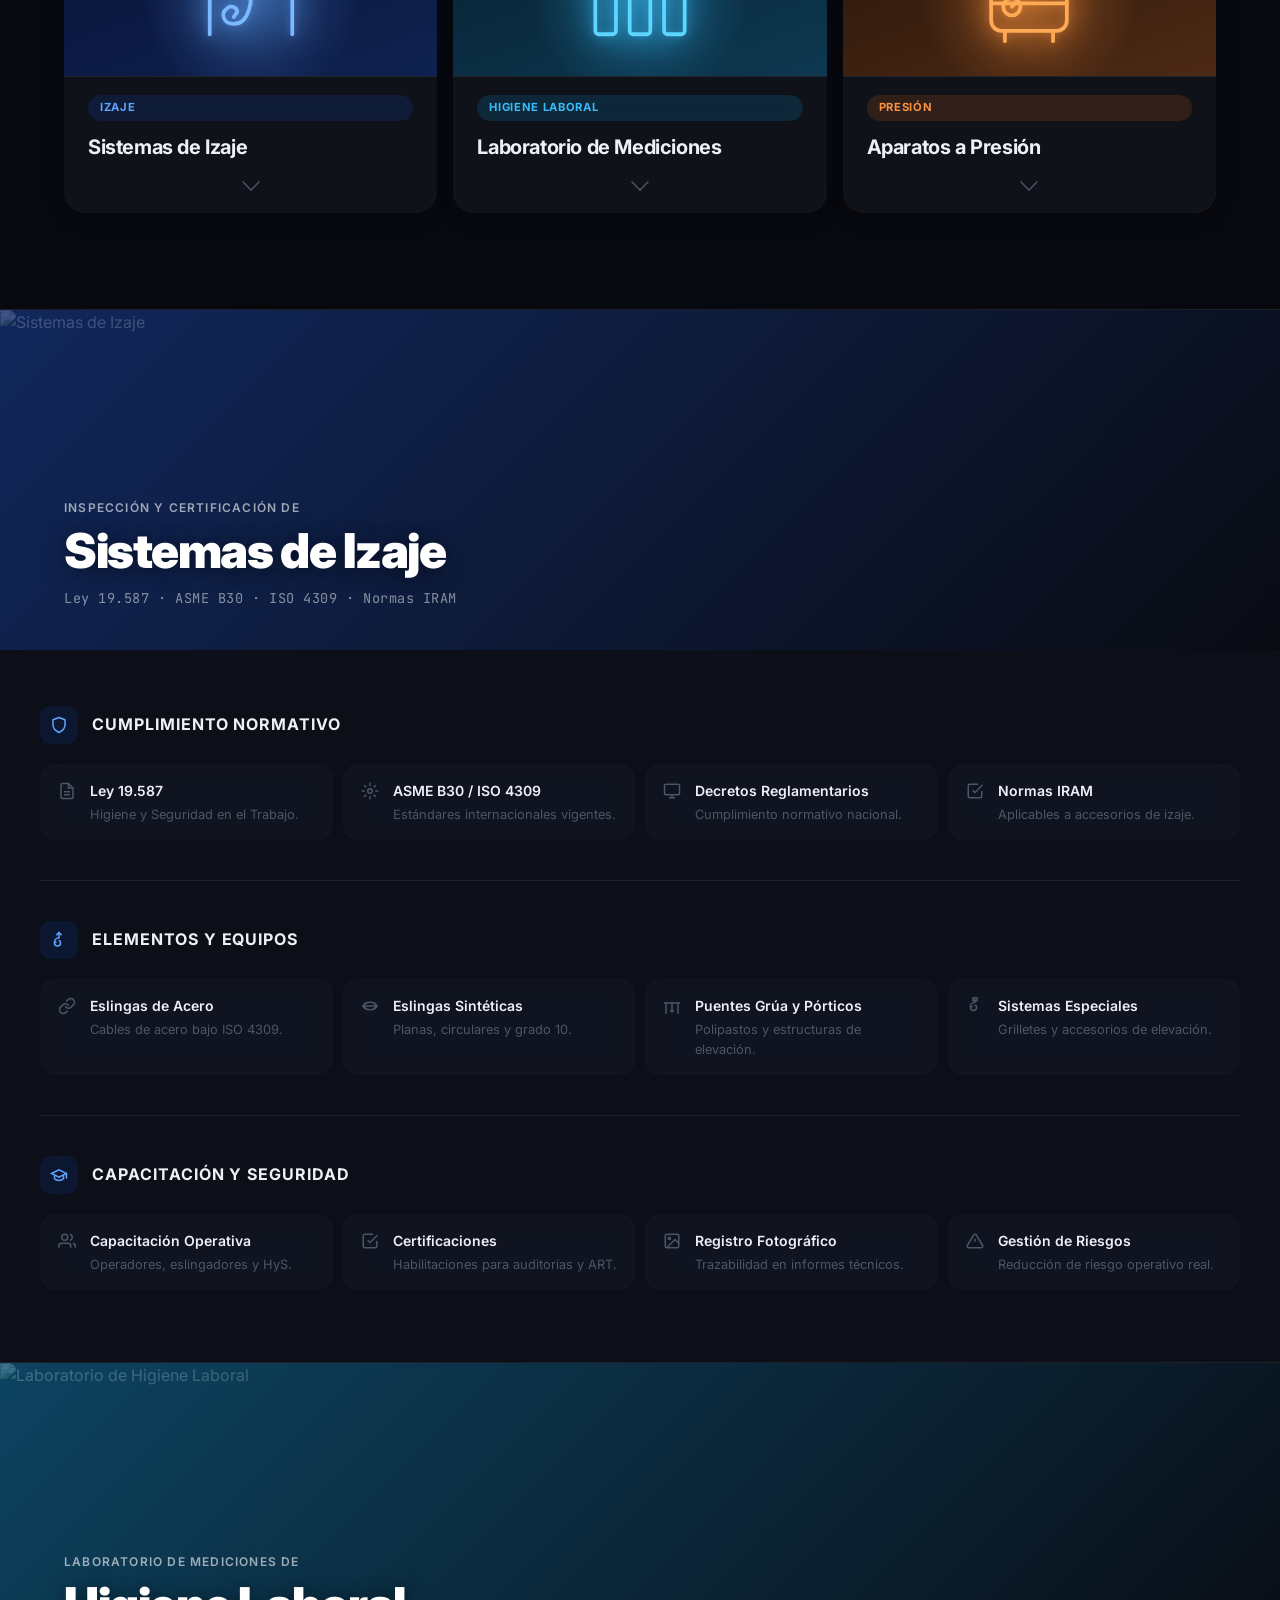
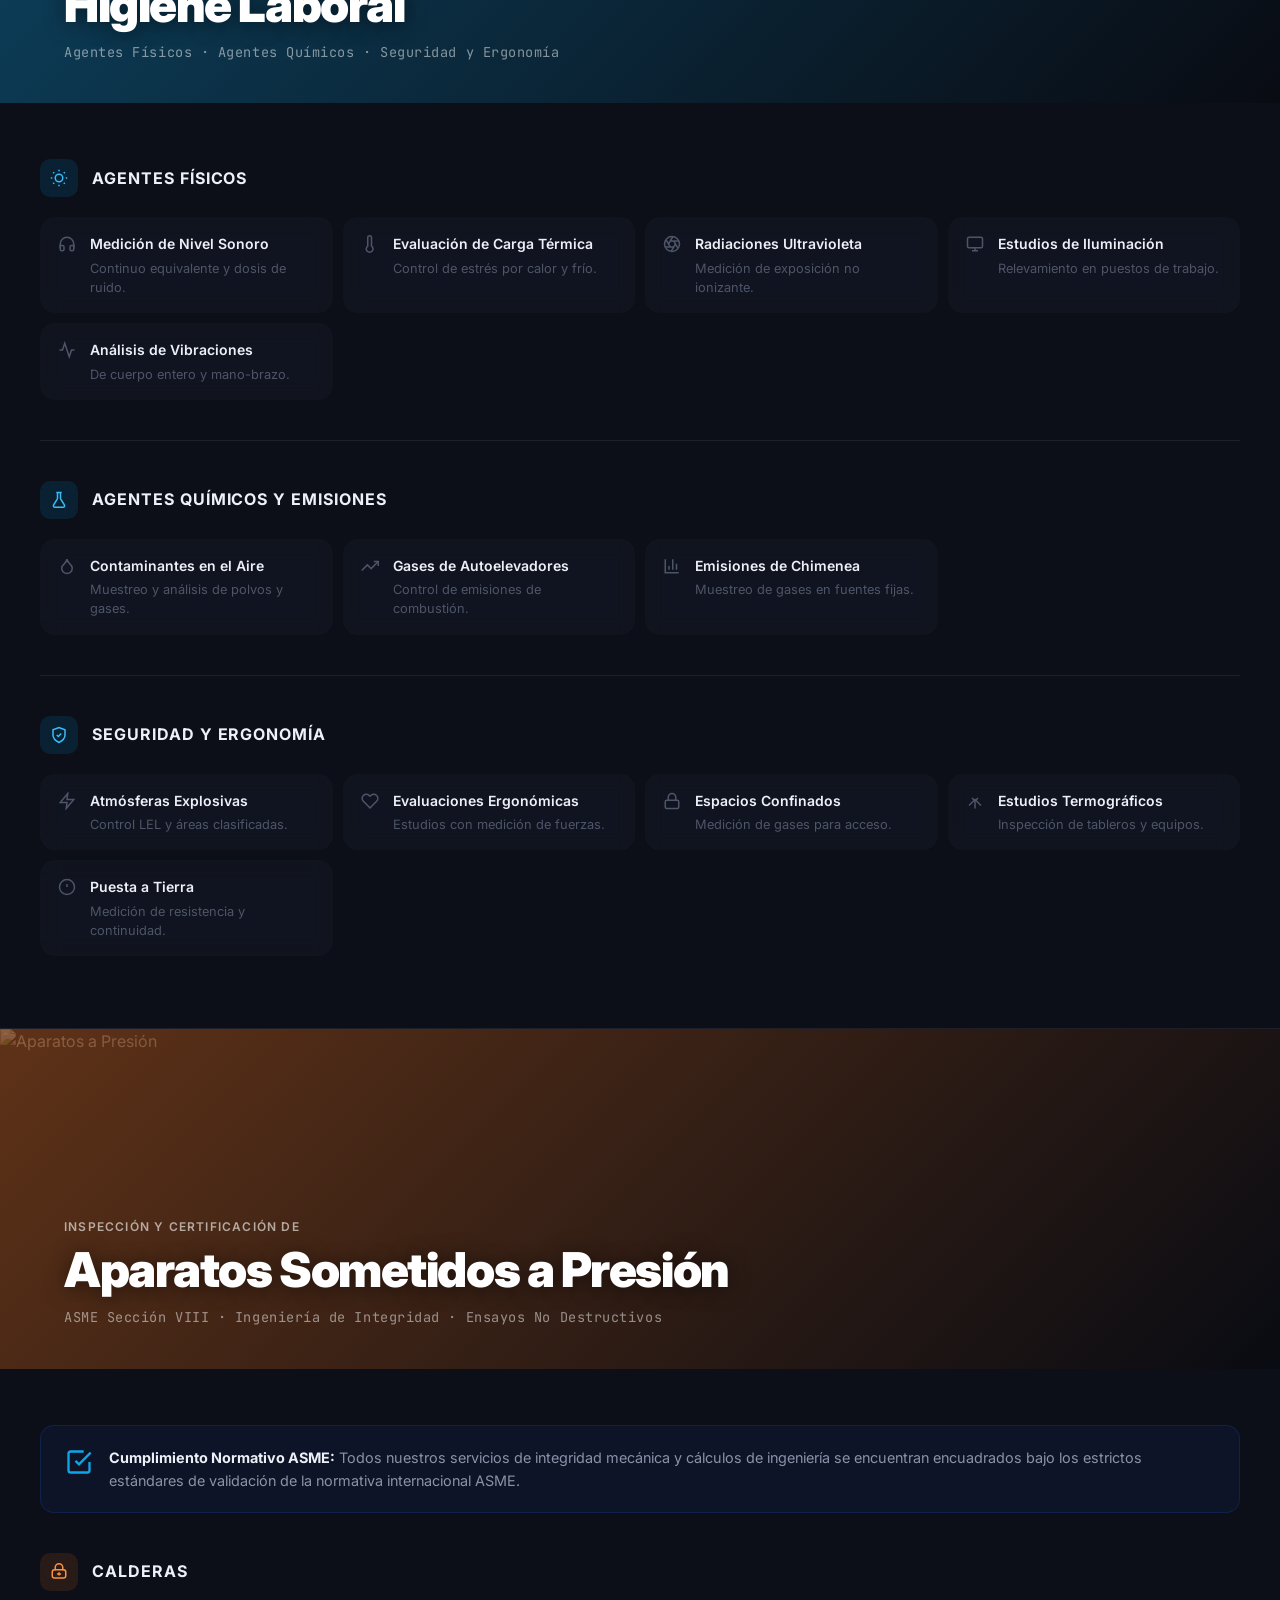
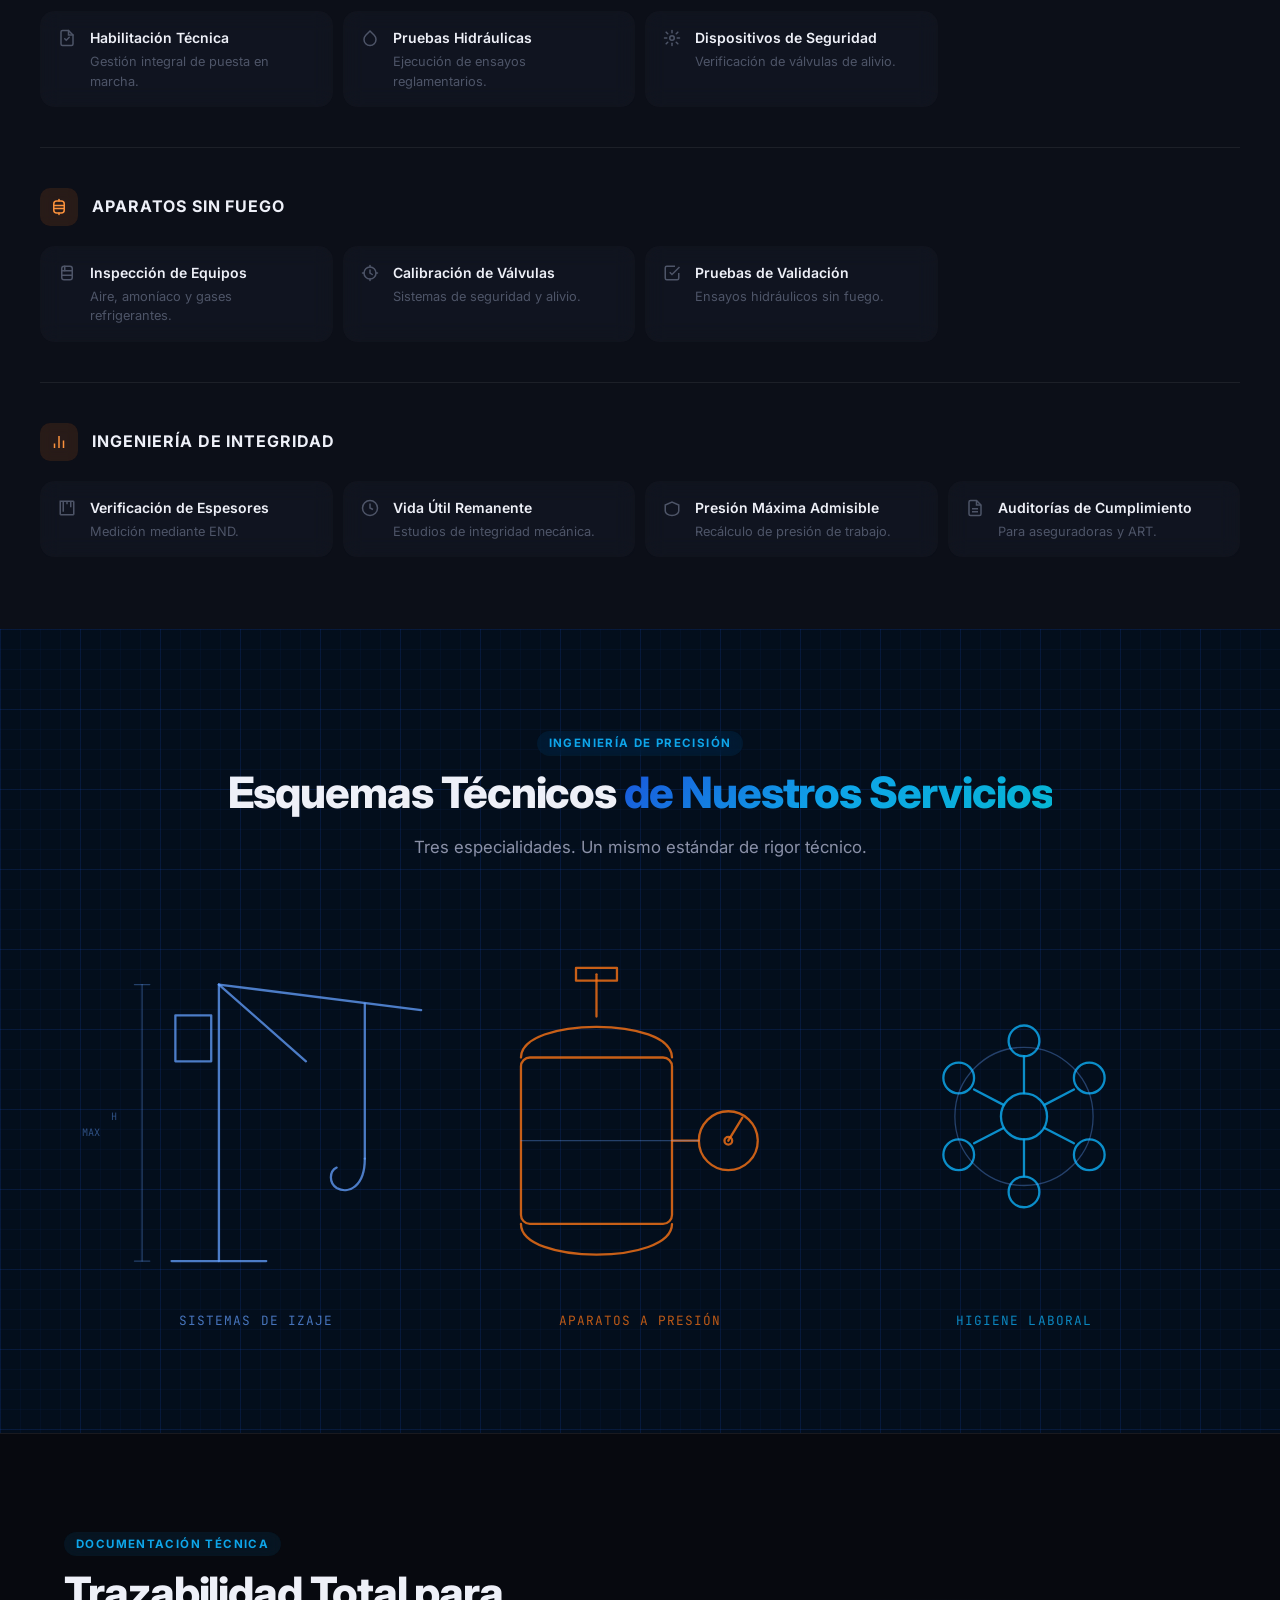
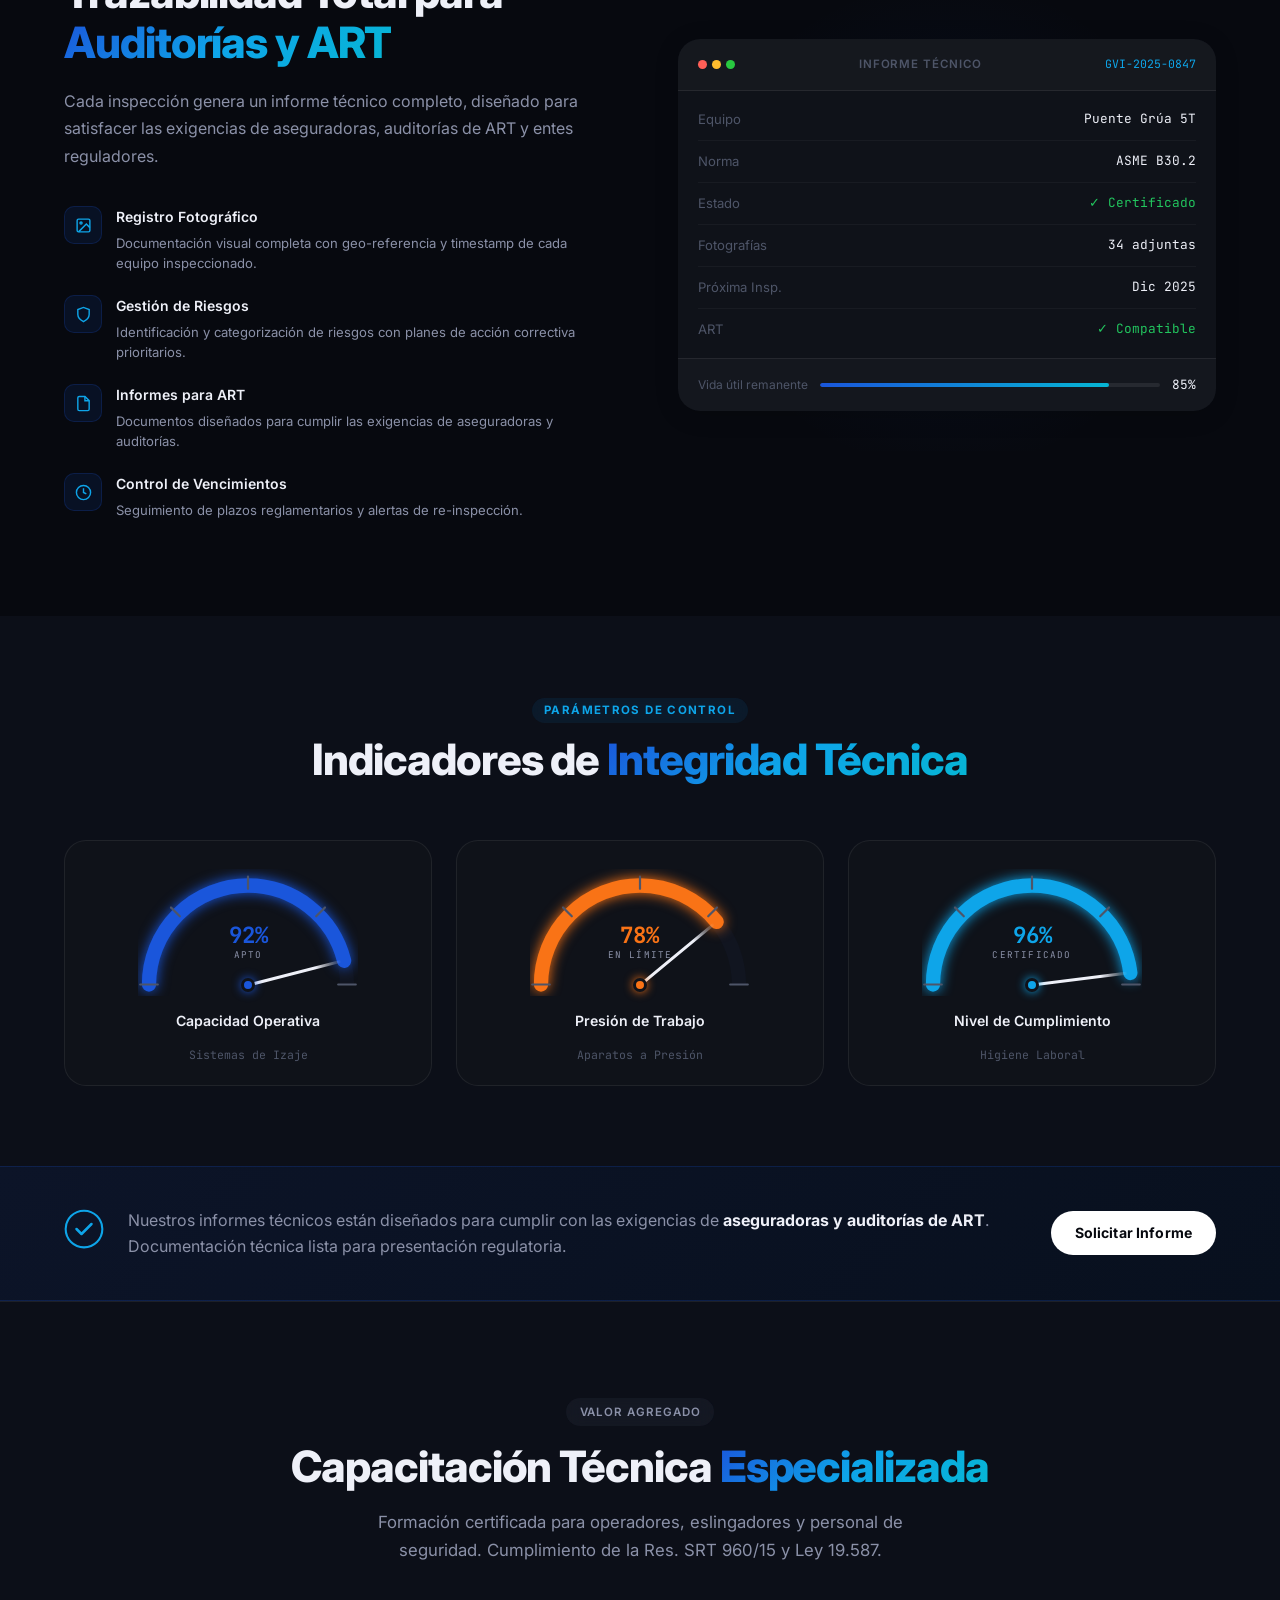
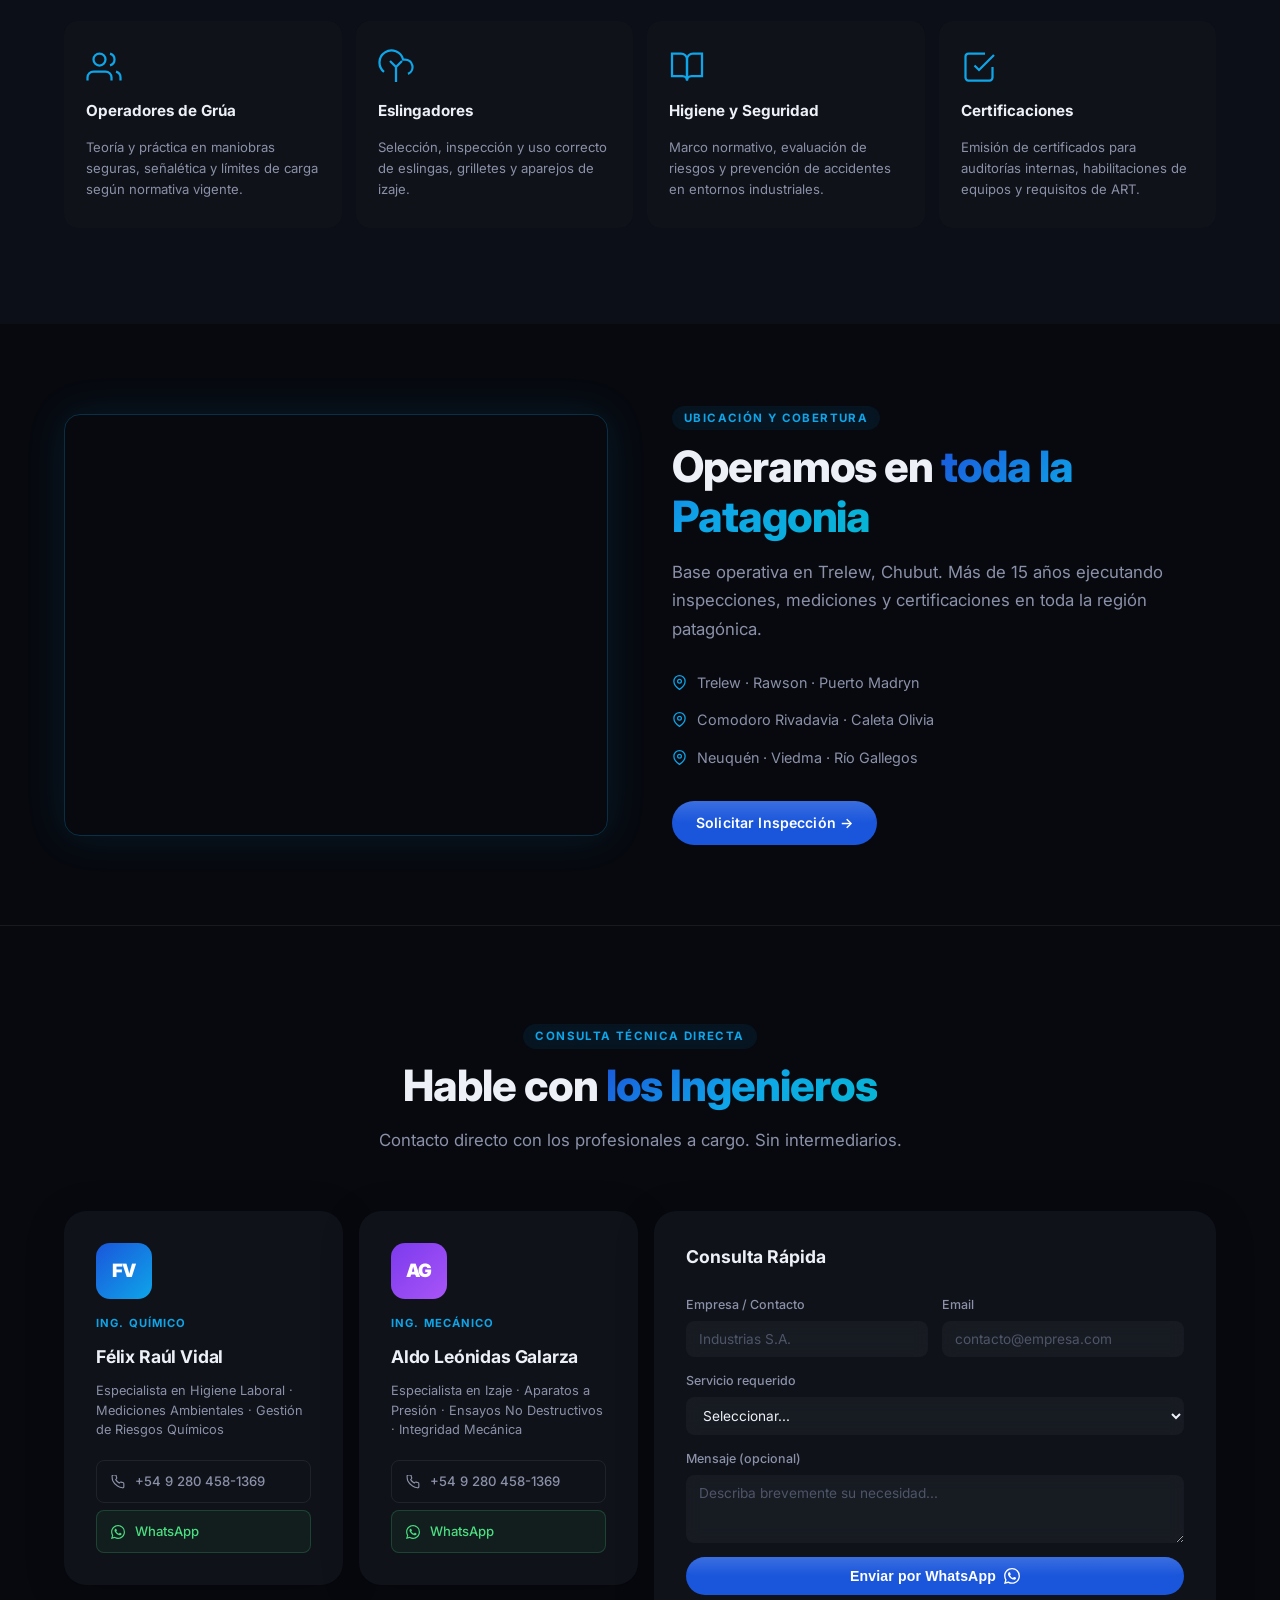
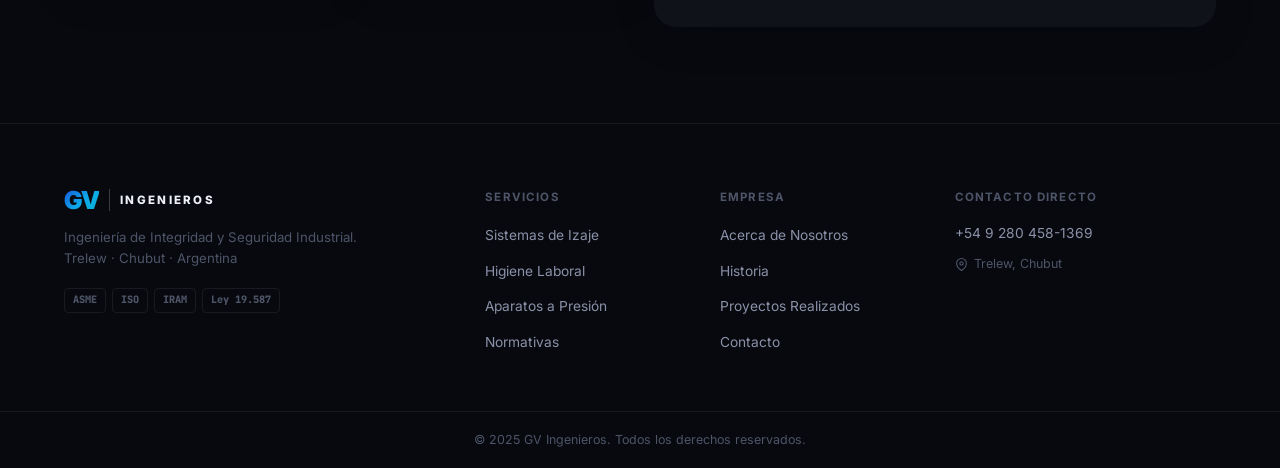
==== commit a888c6ae: "Unified blueprint SVG + realistic heatmap gradient Blueprint: Replace 3 separate SVGs with a single " ====
--- a/index.html
+++ b/index.html
@@ -709,66 +709,66 @@
         <p class="section-subtitle reveal">Tres especialidades. Un mismo estándar de rigor técnico.</p>
       </div>
       <div class="bp-stage" id="bpStage">
-        <div class="bp-panels">
-
-          <!-- === PANEL 1: SISTEMAS DE IZAJE === -->
-          <div class="bp-panel">
-            <svg class="bp-svg-panel" viewBox="64 23 264 265" xmlns="http://www.w3.org/2000/svg" aria-hidden="true">
-              <line class="bp-draw" x1="150" y1="268" x2="150" y2="52" pathLength="1" style="--d:.1s"/>
-              <line class="bp-draw" x1="150" y1="52" x2="308" y2="72" pathLength="1" style="--d:.3s"/>
-              <line class="bp-draw" x1="150" y1="52" x2="218" y2="112" pathLength="1" style="--d:.5s"/>
-              <line class="bp-draw" x1="264" y1="67" x2="264" y2="188" pathLength="1" style="--d:.7s"/>
-              <path class="bp-draw" d="M264,188 C264,210 251,216 242,211 C236,207 236,198 242,195" pathLength="1" style="--d:.9s"/>
-              <line class="bp-draw" x1="113" y1="268" x2="187" y2="268" pathLength="1" style="--d:1.1s"/>
-              <rect class="bp-draw" x="116" y="76" width="28" height="36" pathLength="1" style="--d:1.2s"/>
-              <line class="bp-annot" x1="90" y1="52" x2="90" y2="268" pathLength="1" style="--d:1.4s"/>
-              <line class="bp-annot" x1="84" y1="52" x2="96" y2="52" pathLength="1" style="--d:1.4s"/>
-              <line class="bp-annot" x1="84" y1="268" x2="96" y2="268" pathLength="1" style="--d:1.4s"/>
-              <text class="bp-dim" x="68" y="158" style="--d:1.5s">H</text>
-              <text class="bp-dim" x="50" y="170" style="--d:1.5s">MAX</text>
-            </svg>
-            <p class="bp-card-lbl" style="--d:1.6s">SISTEMAS DE IZAJE</p>
-          </div>
-
-          <!-- === PANEL 2: APARATOS A PRESIÓN === -->
-          <div class="bp-panel">
-            <svg class="bp-svg-panel" viewBox="430 18 225 272" xmlns="http://www.w3.org/2000/svg" aria-hidden="true">
-              <rect class="bp-draw bp-orange" x="450" y="108" width="118" height="130" rx="7" pathLength="1" style="--d:1.8s"/>
-              <path class="bp-draw bp-orange" d="M450,108 C450,76 568,76 568,108" pathLength="1" style="--d:2.0s"/>
-              <path class="bp-draw bp-orange" d="M450,238 C450,270 568,270 568,238" pathLength="1" style="--d:2.1s"/>
-              <line class="bp-draw bp-orange" x1="509" y1="76" x2="509" y2="43" pathLength="1" style="--d:2.2s"/>
-              <rect class="bp-draw bp-orange" x="493" y="38" width="32" height="10" pathLength="1" style="--d:2.3s"/>
-              <circle class="bp-draw bp-orange" cx="612" cy="173" r="23" pathLength="1" style="--d:2.4s"/>
-              <line class="bp-draw bp-orange" x1="568" y1="173" x2="589" y2="173" pathLength="1" style="--d:2.5s"/>
-              <line class="bp-annot bp-dashed" x1="450" y1="173" x2="589" y2="173" pathLength="1" style="--d:2.6s"/>
-              <line class="bp-draw bp-orange" x1="612" y1="173" x2="623" y2="155" pathLength="1" style="--d:2.8s"/>
-              <circle class="bp-draw bp-orange" cx="612" cy="173" r="3" pathLength="1" style="--d:2.8s"/>
-            </svg>
-            <p class="bp-card-lbl bp-card-lbl--orange" style="--d:2.9s">APARATOS A PRESIÓN</p>
-          </div>
-
-          <!-- === PANEL 3: HIGIENE LABORAL === -->
-          <div class="bp-panel">
-            <svg class="bp-svg-panel" viewBox="707 71 166 182" xmlns="http://www.w3.org/2000/svg" aria-hidden="true">
-              <circle class="bp-draw bp-teal" cx="790" cy="162" r="18" pathLength="1" style="--d:3.1s"/>
-              <circle class="bp-draw bp-teal" cx="790" cy="103" r="12" pathLength="1" style="--d:3.2s"/>
-              <circle class="bp-draw bp-teal" cx="841" cy="132" r="12" pathLength="1" style="--d:3.3s"/>
-              <circle class="bp-draw bp-teal" cx="841" cy="192" r="12" pathLength="1" style="--d:3.4s"/>
-              <circle class="bp-draw bp-teal" cx="790" cy="221" r="12" pathLength="1" style="--d:3.5s"/>
-              <circle class="bp-draw bp-teal" cx="739" cy="192" r="12" pathLength="1" style="--d:3.6s"/>
-              <circle class="bp-draw bp-teal" cx="739" cy="132" r="12" pathLength="1" style="--d:3.7s"/>
-              <line class="bp-draw bp-teal" x1="790" y1="144" x2="790" y2="115" pathLength="1" style="--d:3.8s"/>
-              <line class="bp-draw bp-teal" x1="806" y1="153" x2="829" y2="141" pathLength="1" style="--d:3.8s"/>
-              <line class="bp-draw bp-teal" x1="806" y1="171" x2="829" y2="183" pathLength="1" style="--d:3.9s"/>
-              <line class="bp-draw bp-teal" x1="790" y1="180" x2="790" y2="209" pathLength="1" style="--d:3.9s"/>
-              <line class="bp-draw bp-teal" x1="774" y1="171" x2="751" y2="183" pathLength="1" style="--d:4.0s"/>
-              <line class="bp-draw bp-teal" x1="774" y1="153" x2="751" y2="141" pathLength="1" style="--d:4.0s"/>
-              <circle class="bp-annot bp-dashed" cx="790" cy="162" r="54" pathLength="1" style="--d:4.2s"/>
-            </svg>
-            <p class="bp-card-lbl bp-card-lbl--teal" style="--d:4.3s">HIGIENE LABORAL</p>
-          </div>
-
-        </div>
+
+        <!-- Single unified SVG: three cells × 300 units wide, labels at y=318 -->
+        <svg class="bp-svg-full" viewBox="0 0 900 340" xmlns="http://www.w3.org/2000/svg" aria-hidden="true">
+
+          <!-- === CELL 1: SISTEMAS DE IZAJE (center x=150) === -->
+          <!-- translate(-29,0): bbox center (179,155) → (150,155) -->
+          <g transform="translate(-29,0)">
+            <line class="bp-draw" x1="150" y1="268" x2="150" y2="52" pathLength="1" style="--d:.1s"/>
+            <line class="bp-draw" x1="150" y1="52" x2="308" y2="72" pathLength="1" style="--d:.3s"/>
+            <line class="bp-draw" x1="150" y1="52" x2="218" y2="112" pathLength="1" style="--d:.5s"/>
+            <line class="bp-draw" x1="264" y1="67" x2="264" y2="188" pathLength="1" style="--d:.7s"/>
+            <path class="bp-draw" d="M264,188 C264,210 251,216 242,211 C236,207 236,198 242,195" pathLength="1" style="--d:.9s"/>
+            <line class="bp-draw" x1="113" y1="268" x2="187" y2="268" pathLength="1" style="--d:1.1s"/>
+            <rect class="bp-draw" x="116" y="76" width="28" height="36" pathLength="1" style="--d:1.2s"/>
+            <line class="bp-annot" x1="90" y1="52" x2="90" y2="268" pathLength="1" style="--d:1.4s"/>
+            <line class="bp-annot" x1="84" y1="52" x2="96" y2="52" pathLength="1" style="--d:1.4s"/>
+            <line class="bp-annot" x1="84" y1="268" x2="96" y2="268" pathLength="1" style="--d:1.4s"/>
+            <text class="bp-dim" x="68" y="158" style="--d:1.5s">H</text>
+            <text class="bp-dim" x="50" y="170" style="--d:1.5s">MAX</text>
+          </g>
+          <text class="bp-label" x="150" y="318" style="--d:1.6s">SISTEMAS DE IZAJE</text>
+
+          <!-- === CELL 2: APARATOS A PRESIÓN (center x=450) === -->
+          <!-- translate(-93,1): bbox center (542,154) → (449,155) -->
+          <g transform="translate(-93,1)">
+            <rect class="bp-draw bp-orange" x="450" y="108" width="118" height="130" rx="7" pathLength="1" style="--d:1.8s"/>
+            <path class="bp-draw bp-orange" d="M450,108 C450,76 568,76 568,108" pathLength="1" style="--d:2.0s"/>
+            <path class="bp-draw bp-orange" d="M450,238 C450,270 568,270 568,238" pathLength="1" style="--d:2.1s"/>
+            <line class="bp-draw bp-orange" x1="509" y1="76" x2="509" y2="43" pathLength="1" style="--d:2.2s"/>
+            <rect class="bp-draw bp-orange" x="493" y="38" width="32" height="10" pathLength="1" style="--d:2.3s"/>
+            <circle class="bp-draw bp-orange" cx="612" cy="173" r="23" pathLength="1" style="--d:2.4s"/>
+            <line class="bp-draw bp-orange" x1="568" y1="173" x2="589" y2="173" pathLength="1" style="--d:2.5s"/>
+            <line class="bp-annot bp-dashed" x1="450" y1="173" x2="589" y2="173" pathLength="1" style="--d:2.6s"/>
+            <line class="bp-draw bp-orange" x1="612" y1="173" x2="623" y2="155" pathLength="1" style="--d:2.8s"/>
+            <circle class="bp-draw bp-orange" cx="612" cy="173" r="3" pathLength="1" style="--d:2.8s"/>
+          </g>
+          <text class="bp-label bp-label--orange" x="450" y="318" style="--d:2.9s">APARATOS A PRESIÓN</text>
+
+          <!-- === CELL 3: HIGIENE LABORAL (center x=750) === -->
+          <!-- translate(-40,-7): bbox center (790,162) → (750,155) -->
+          <g transform="translate(-40,-7)">
+            <circle class="bp-draw bp-teal" cx="790" cy="162" r="18" pathLength="1" style="--d:3.1s"/>
+            <circle class="bp-draw bp-teal" cx="790" cy="103" r="12" pathLength="1" style="--d:3.2s"/>
+            <circle class="bp-draw bp-teal" cx="841" cy="132" r="12" pathLength="1" style="--d:3.3s"/>
+            <circle class="bp-draw bp-teal" cx="841" cy="192" r="12" pathLength="1" style="--d:3.4s"/>
+            <circle class="bp-draw bp-teal" cx="790" cy="221" r="12" pathLength="1" style="--d:3.5s"/>
+            <circle class="bp-draw bp-teal" cx="739" cy="192" r="12" pathLength="1" style="--d:3.6s"/>
+            <circle class="bp-draw bp-teal" cx="739" cy="132" r="12" pathLength="1" style="--d:3.7s"/>
+            <line class="bp-draw bp-teal" x1="790" y1="144" x2="790" y2="115" pathLength="1" style="--d:3.8s"/>
+            <line class="bp-draw bp-teal" x1="806" y1="153" x2="829" y2="141" pathLength="1" style="--d:3.8s"/>
+            <line class="bp-draw bp-teal" x1="806" y1="171" x2="829" y2="183" pathLength="1" style="--d:3.9s"/>
+            <line class="bp-draw bp-teal" x1="790" y1="180" x2="790" y2="209" pathLength="1" style="--d:3.9s"/>
+            <line class="bp-draw bp-teal" x1="774" y1="171" x2="751" y2="183" pathLength="1" style="--d:4.0s"/>
+            <line class="bp-draw bp-teal" x1="774" y1="153" x2="751" y2="141" pathLength="1" style="--d:4.0s"/>
+            <circle class="bp-annot bp-dashed" cx="790" cy="162" r="54" pathLength="1" style="--d:4.2s"/>
+          </g>
+          <text class="bp-label bp-label--teal" x="750" y="318" style="--d:4.3s">HIGIENE LABORAL</text>
+
+        </svg>
+
       </div>
     </div>
   </section>
@@ -1206,11 +1206,11 @@
     ];
 
     L.heatLayer(heatPoints, {
-      radius:    55,
-      blur:      40,
+      radius:    70,
+      blur:      55,
       maxZoom:   10,
       max:       1.0,
-      gradient:  { 0.0: '#0c4a6e', 0.3: '#0369a1', 0.55: '#0ea5e9', 0.75: '#38bdf8', 1.0: '#e0f2fe' }
+      gradient:  { 0.0: 'rgba(0,200,255,0)', 0.25: '#22d3ee', 0.5: '#84cc16', 0.7: '#f59e0b', 0.85: '#f97316', 1.0: '#ef4444' }
     }).addTo(map);
 
     /* Circle markers on top of heatmap for city labels */
--- a/styles.css
+++ b/styles.css
@@ -2720,6 +2720,12 @@
   height: auto;
 }
 
+.bp-svg-full {
+  display: block;
+  width: 100%;
+  height: auto;
+}
+
 .bp-card-lbl {
   font-family: var(--font-mono);
   font-size: 0.72rem;
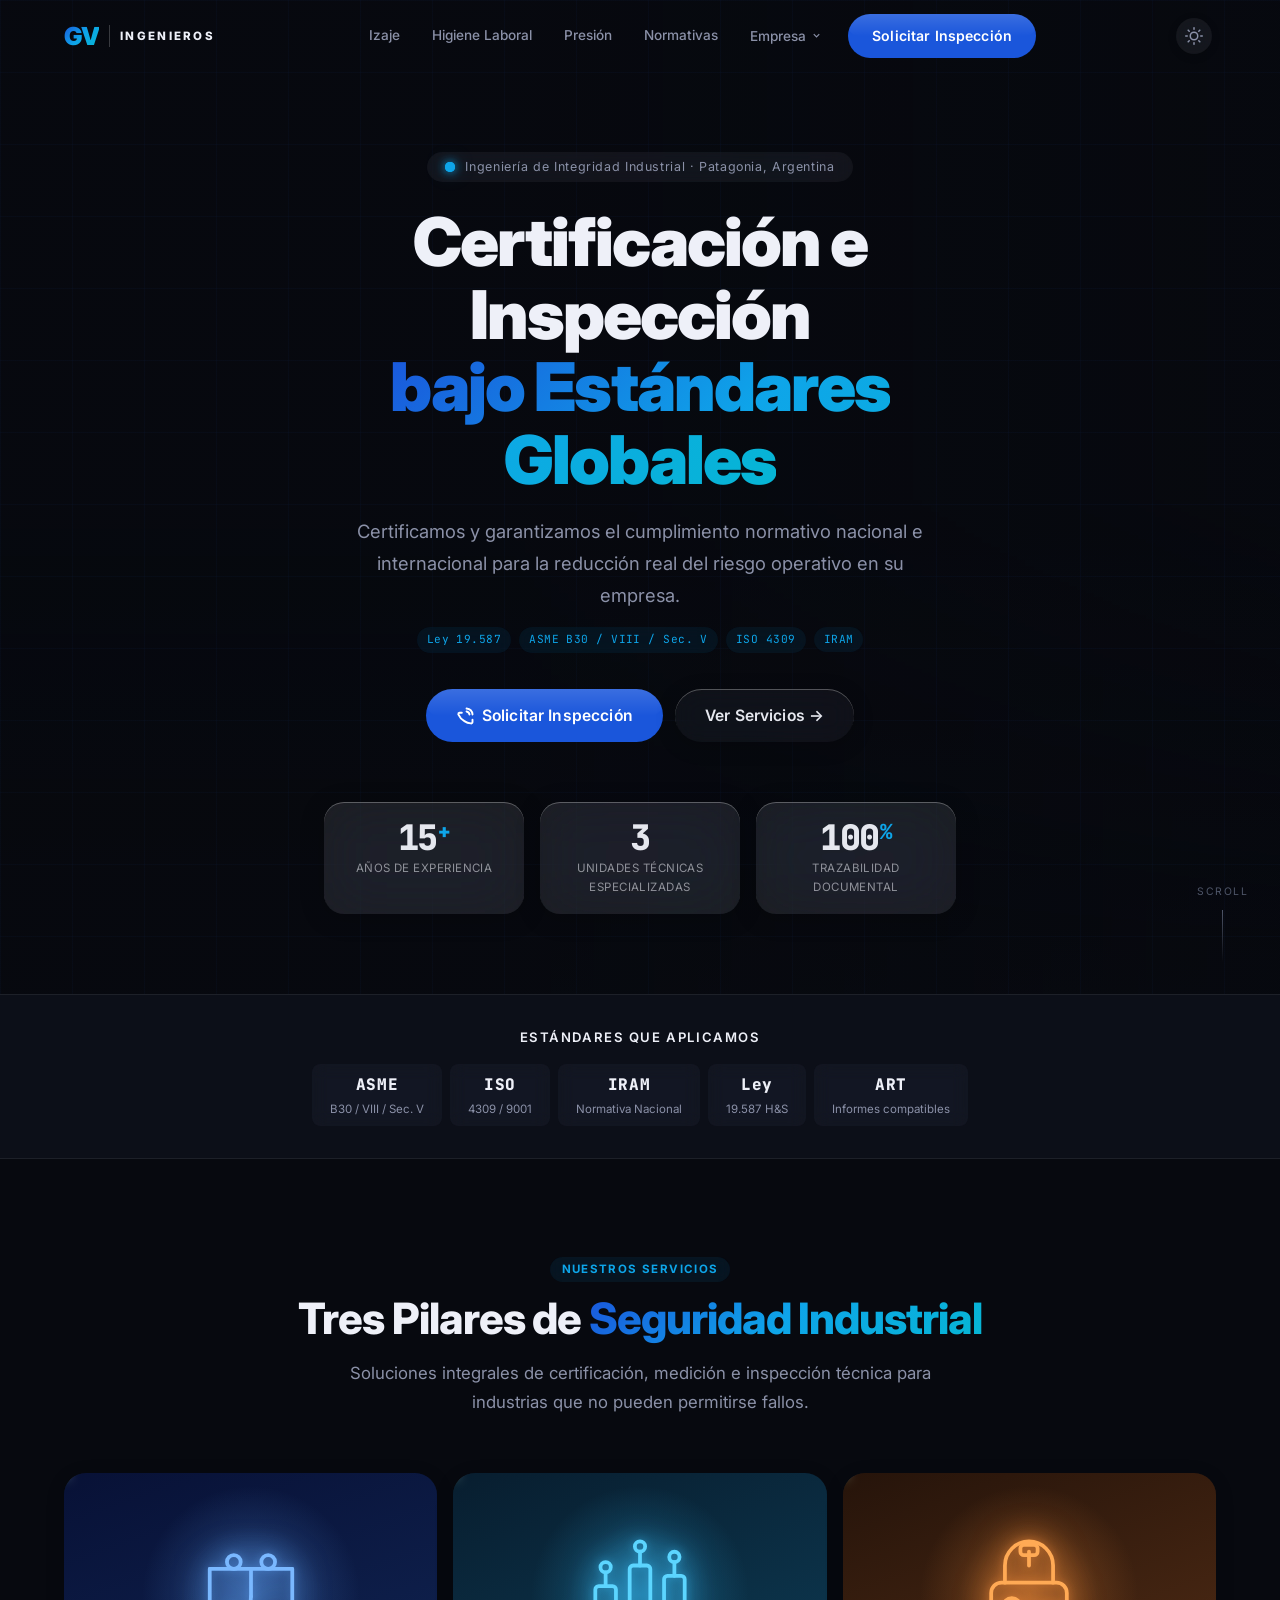
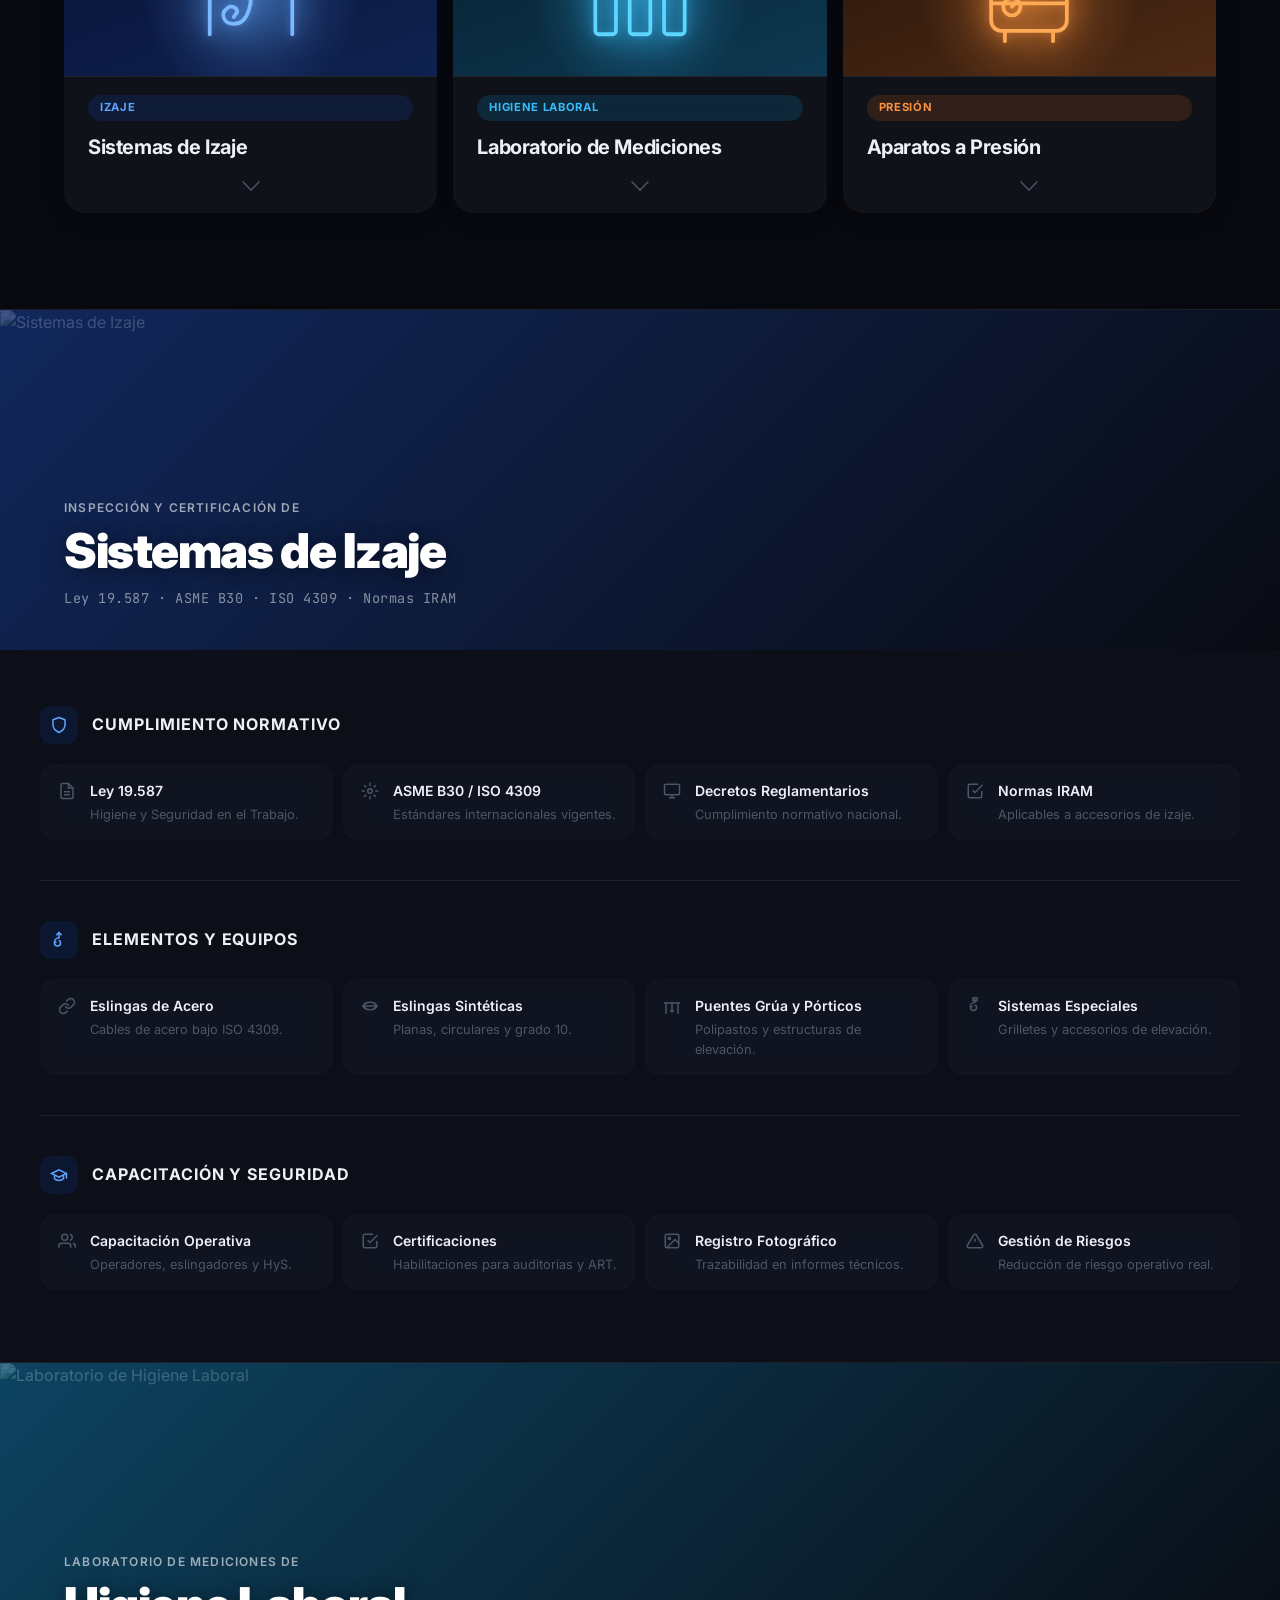
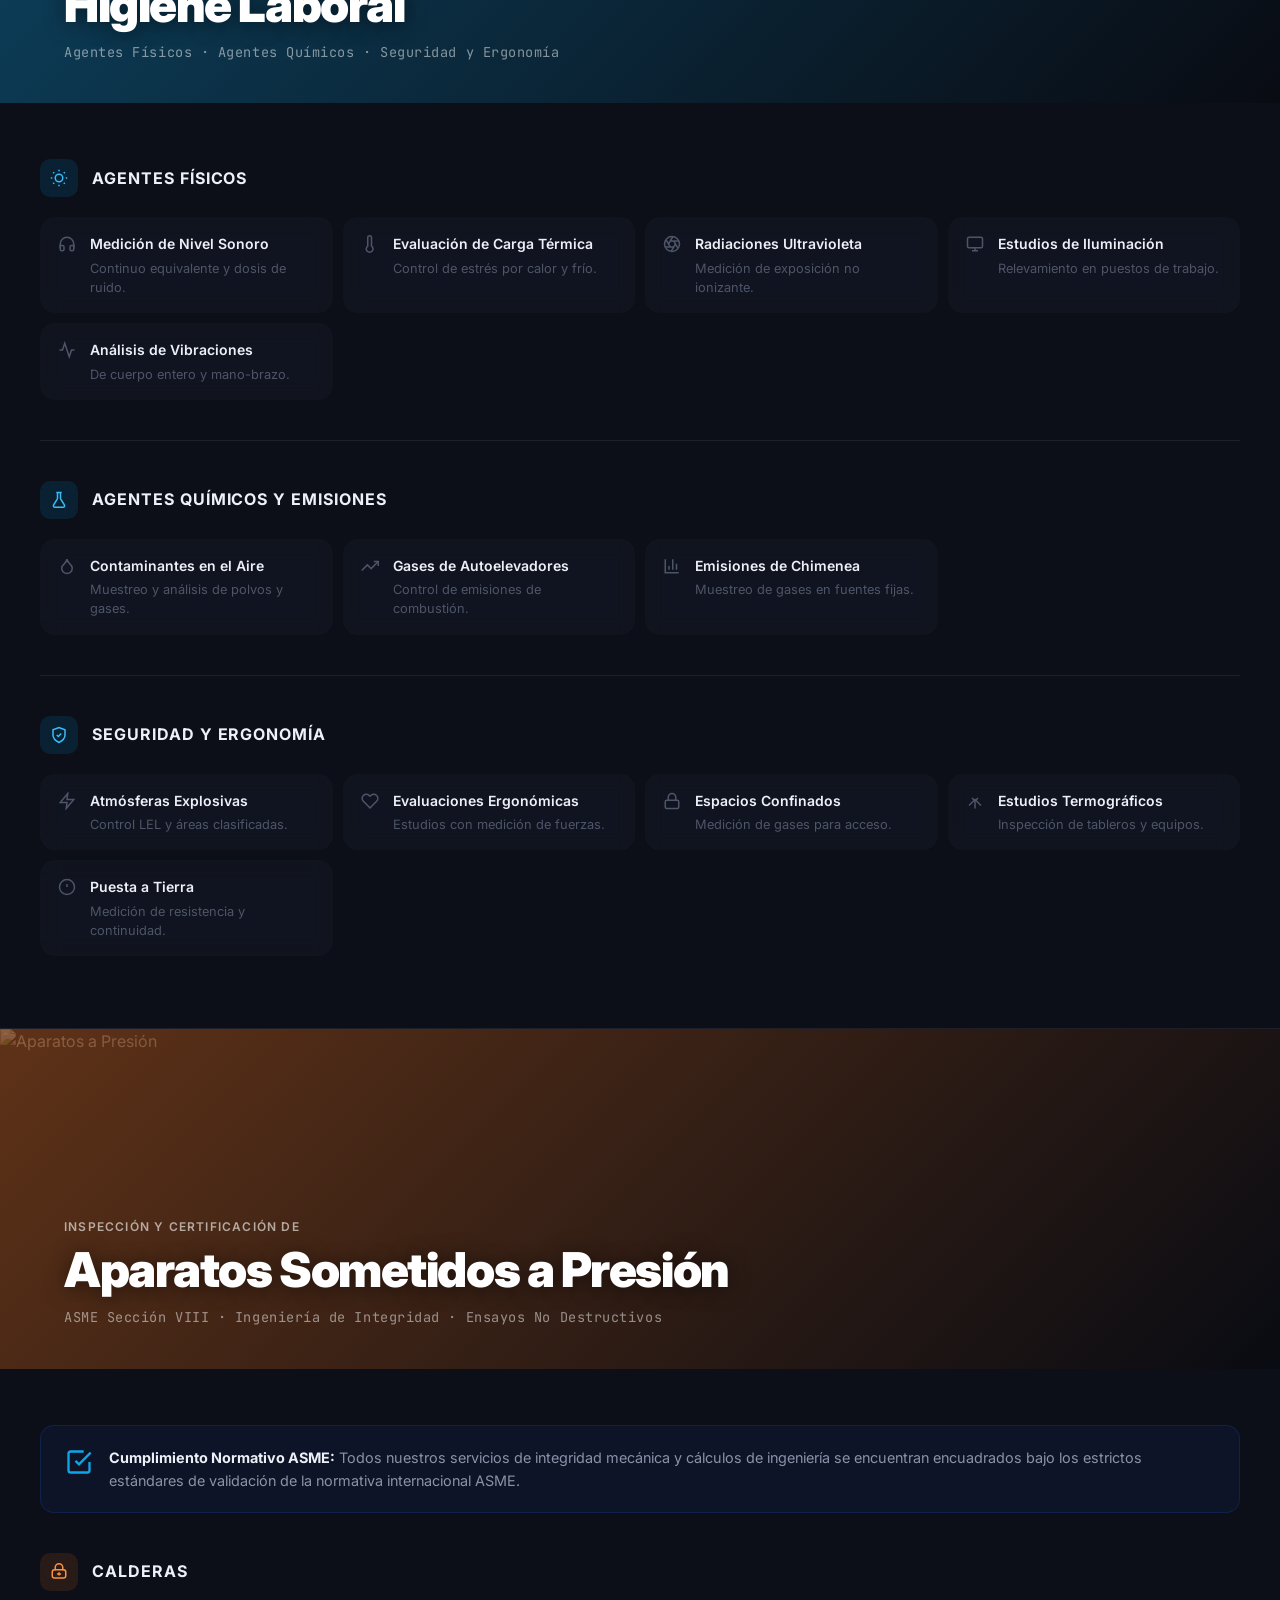
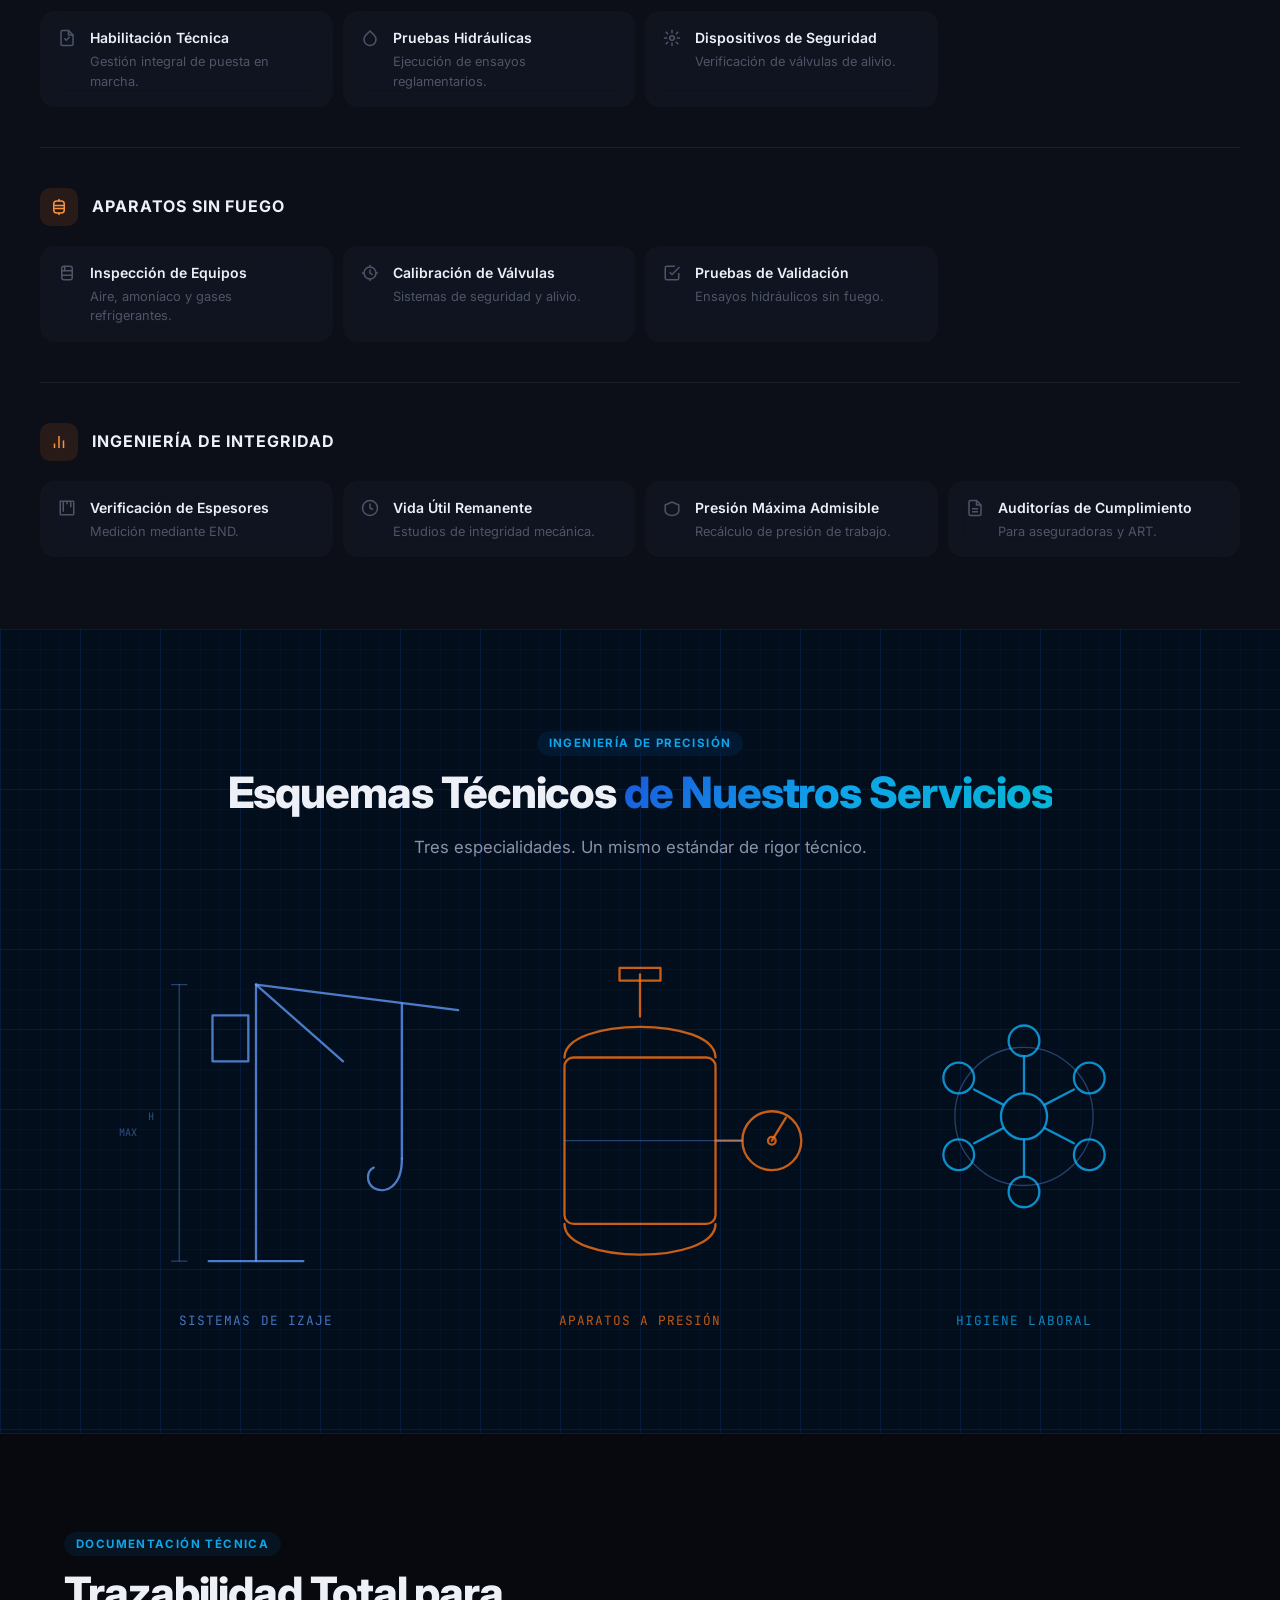
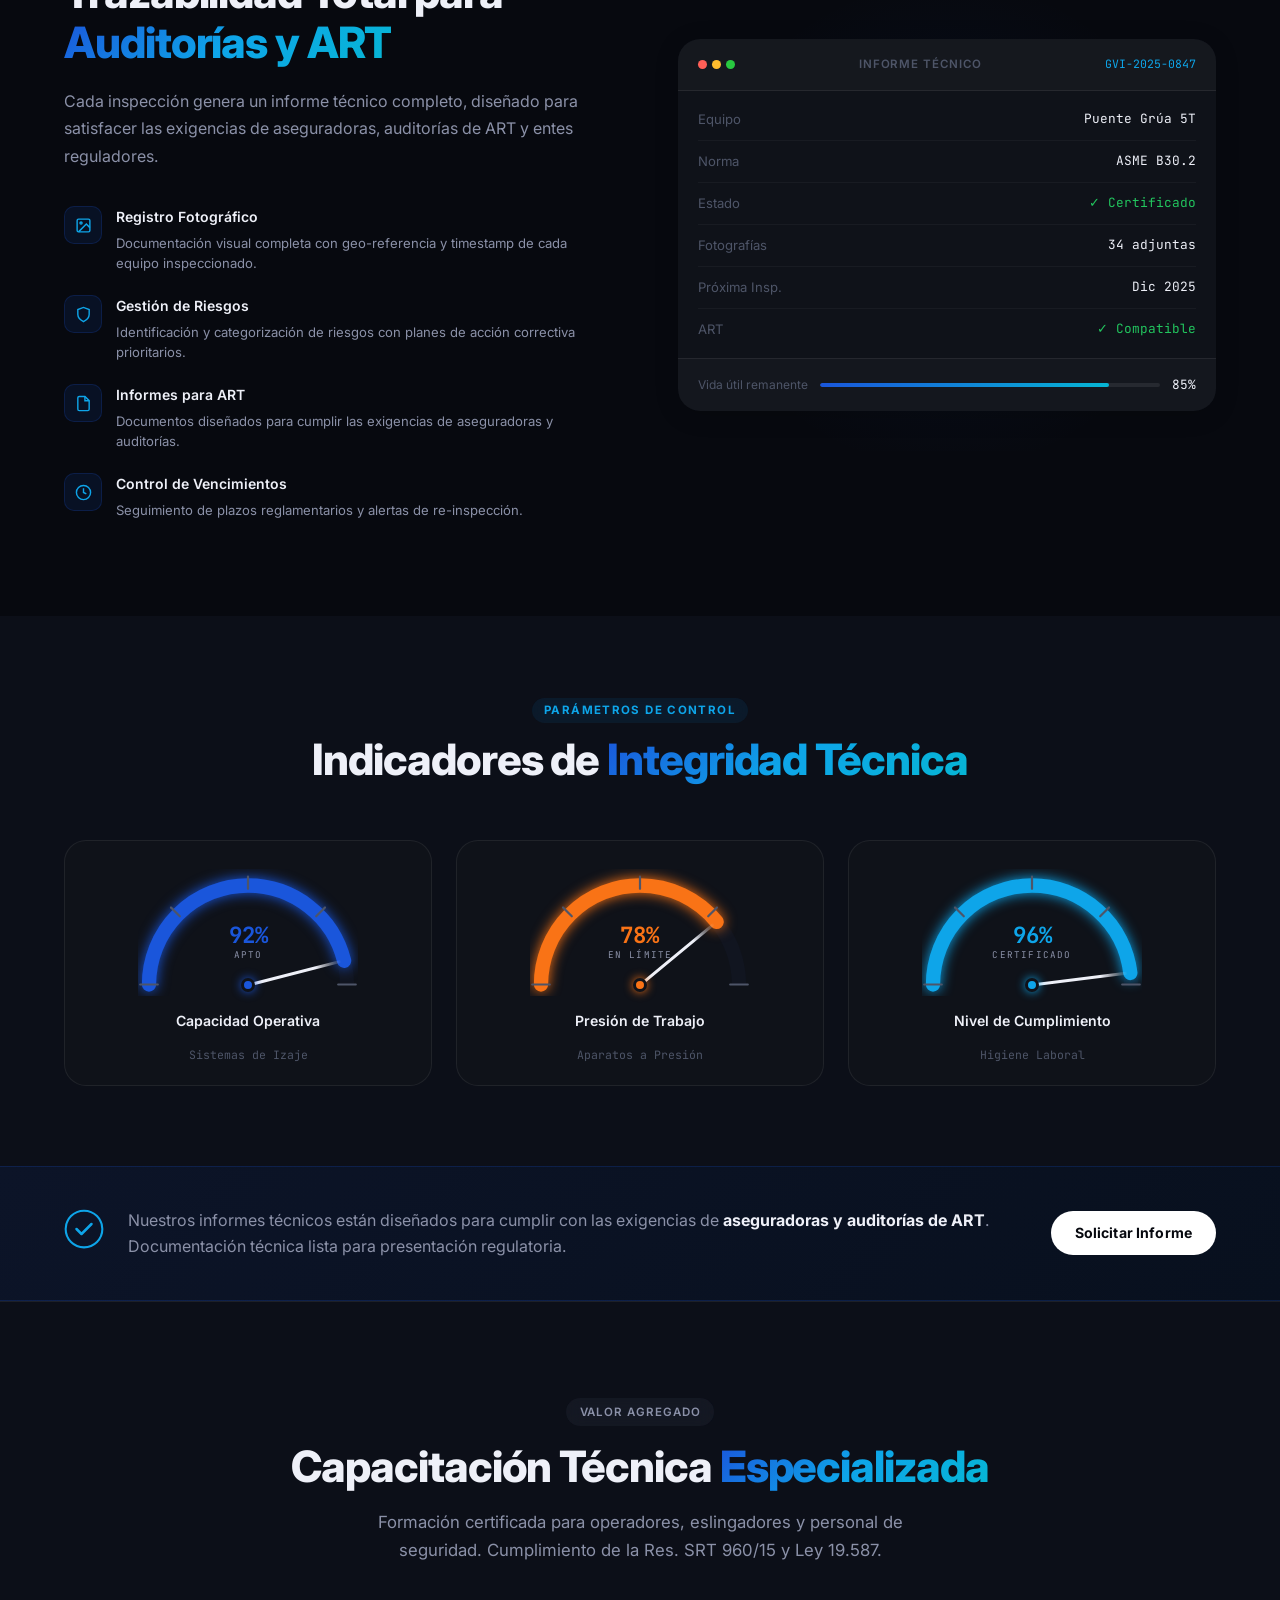
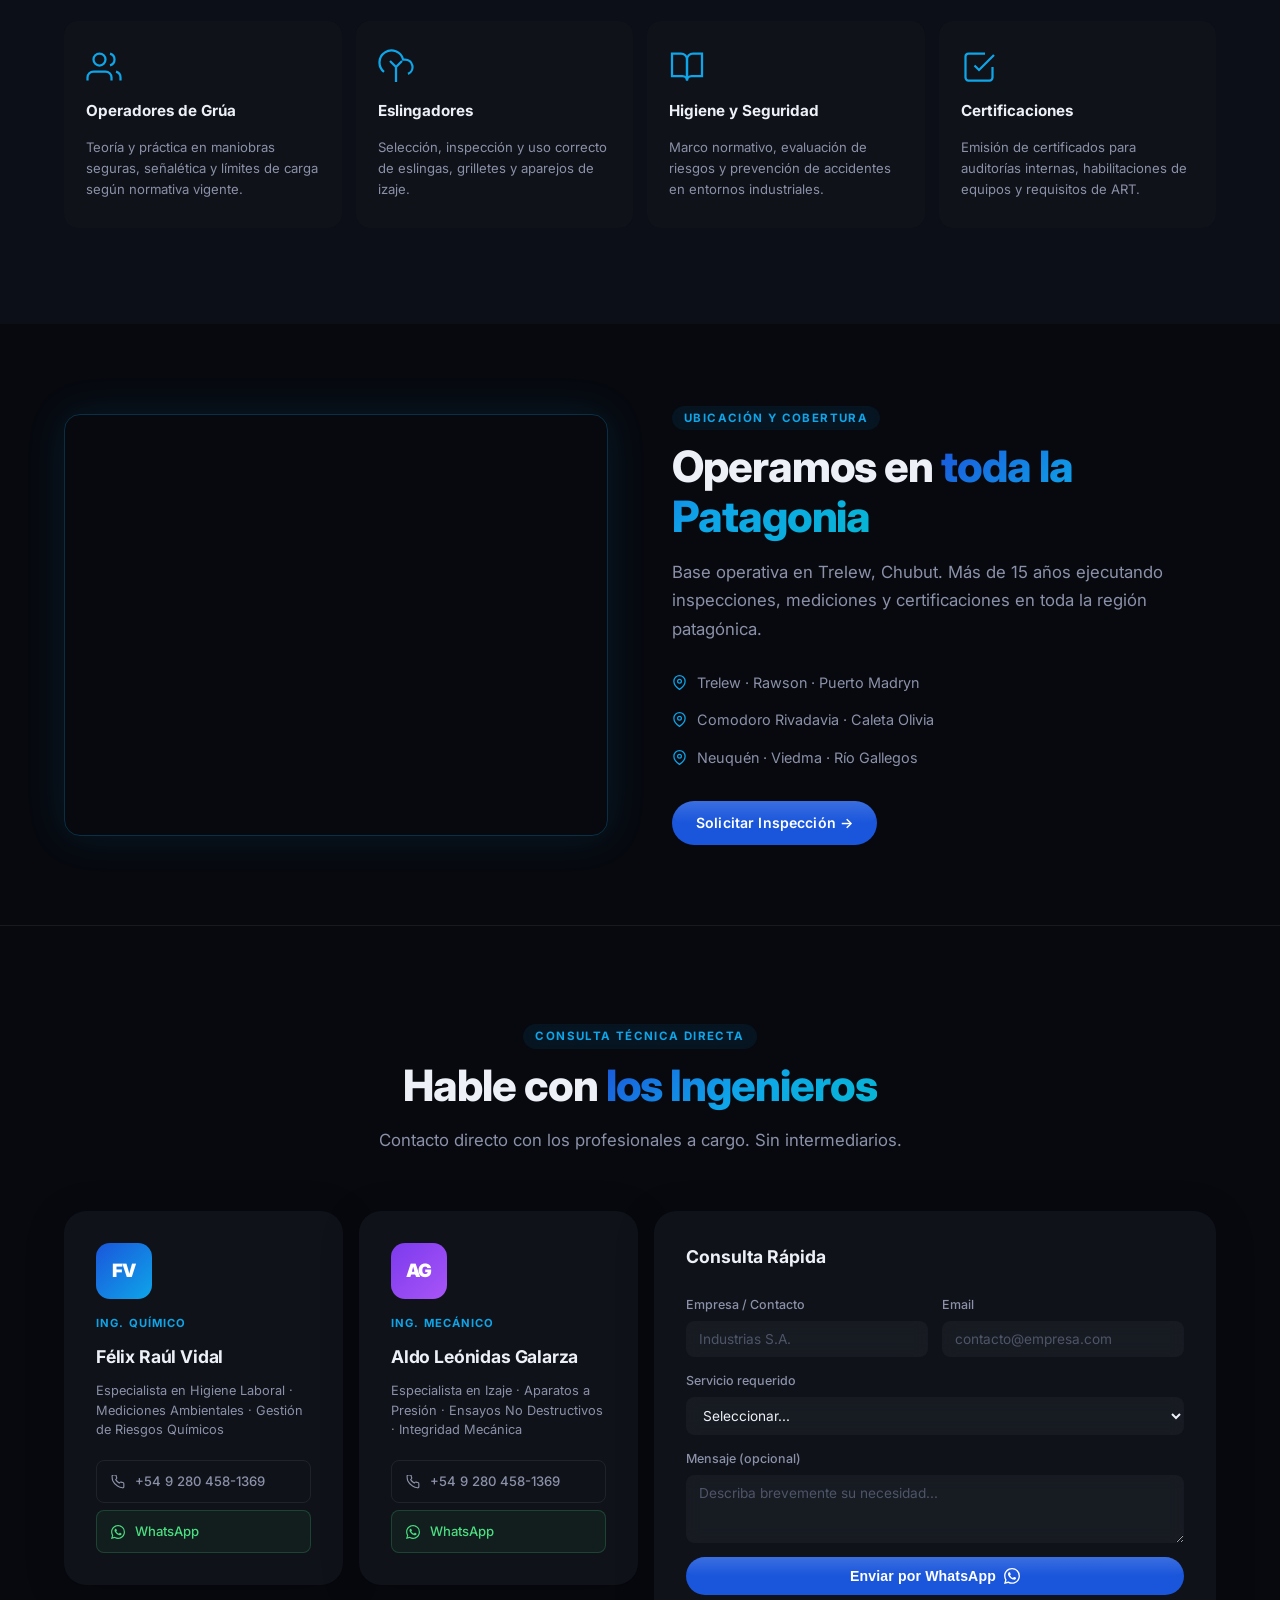
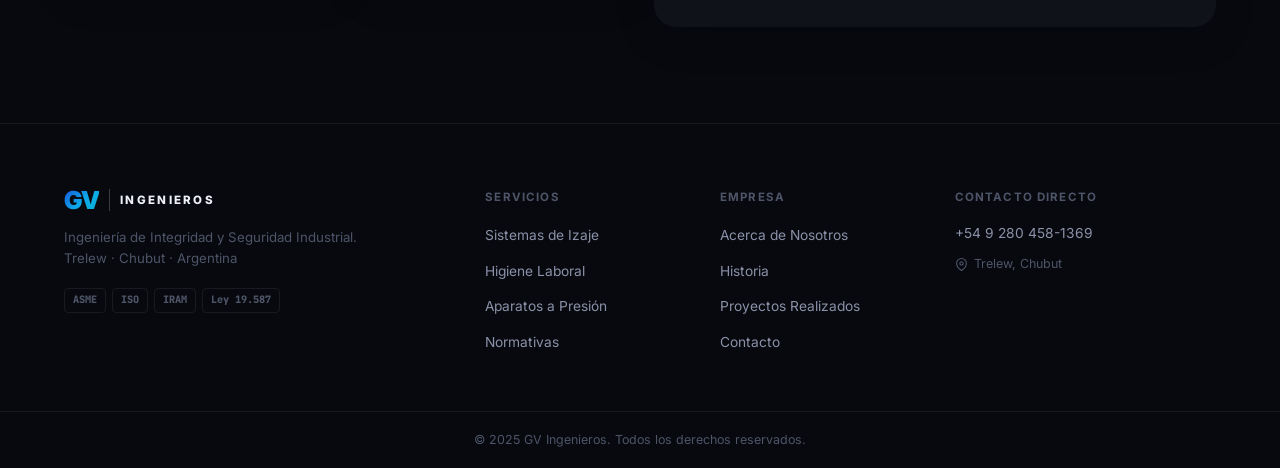
==== commit a5b20c64: "Fix blueprint visual centering: use structural centers not bbox centers Izaje: translate(0,0) — mast" ====
--- a/index.html
+++ b/index.html
@@ -714,8 +714,8 @@
         <svg class="bp-svg-full" viewBox="0 0 900 340" xmlns="http://www.w3.org/2000/svg" aria-hidden="true">
 
           <!-- === CELL 1: SISTEMAS DE IZAJE (center x=150) === -->
-          <!-- translate(-29,0): bbox center (179,155) → (150,155) -->
-          <g transform="translate(-29,0)">
+          <!-- translate(0,0): mast at x=150 = cell center -->
+          <g transform="translate(0,0)">
             <line class="bp-draw" x1="150" y1="268" x2="150" y2="52" pathLength="1" style="--d:.1s"/>
             <line class="bp-draw" x1="150" y1="52" x2="308" y2="72" pathLength="1" style="--d:.3s"/>
             <line class="bp-draw" x1="150" y1="52" x2="218" y2="112" pathLength="1" style="--d:.5s"/>
@@ -732,8 +732,8 @@
           <text class="bp-label" x="150" y="318" style="--d:1.6s">SISTEMAS DE IZAJE</text>
 
           <!-- === CELL 2: APARATOS A PRESIÓN (center x=450) === -->
-          <!-- translate(-93,1): bbox center (542,154) → (449,155) -->
-          <g transform="translate(-93,1)">
+          <!-- translate(-59,1): vessel body center (509,154) → (450,155) -->
+          <g transform="translate(-59,1)">
             <rect class="bp-draw bp-orange" x="450" y="108" width="118" height="130" rx="7" pathLength="1" style="--d:1.8s"/>
             <path class="bp-draw bp-orange" d="M450,108 C450,76 568,76 568,108" pathLength="1" style="--d:2.0s"/>
             <path class="bp-draw bp-orange" d="M450,238 C450,270 568,270 568,238" pathLength="1" style="--d:2.1s"/>
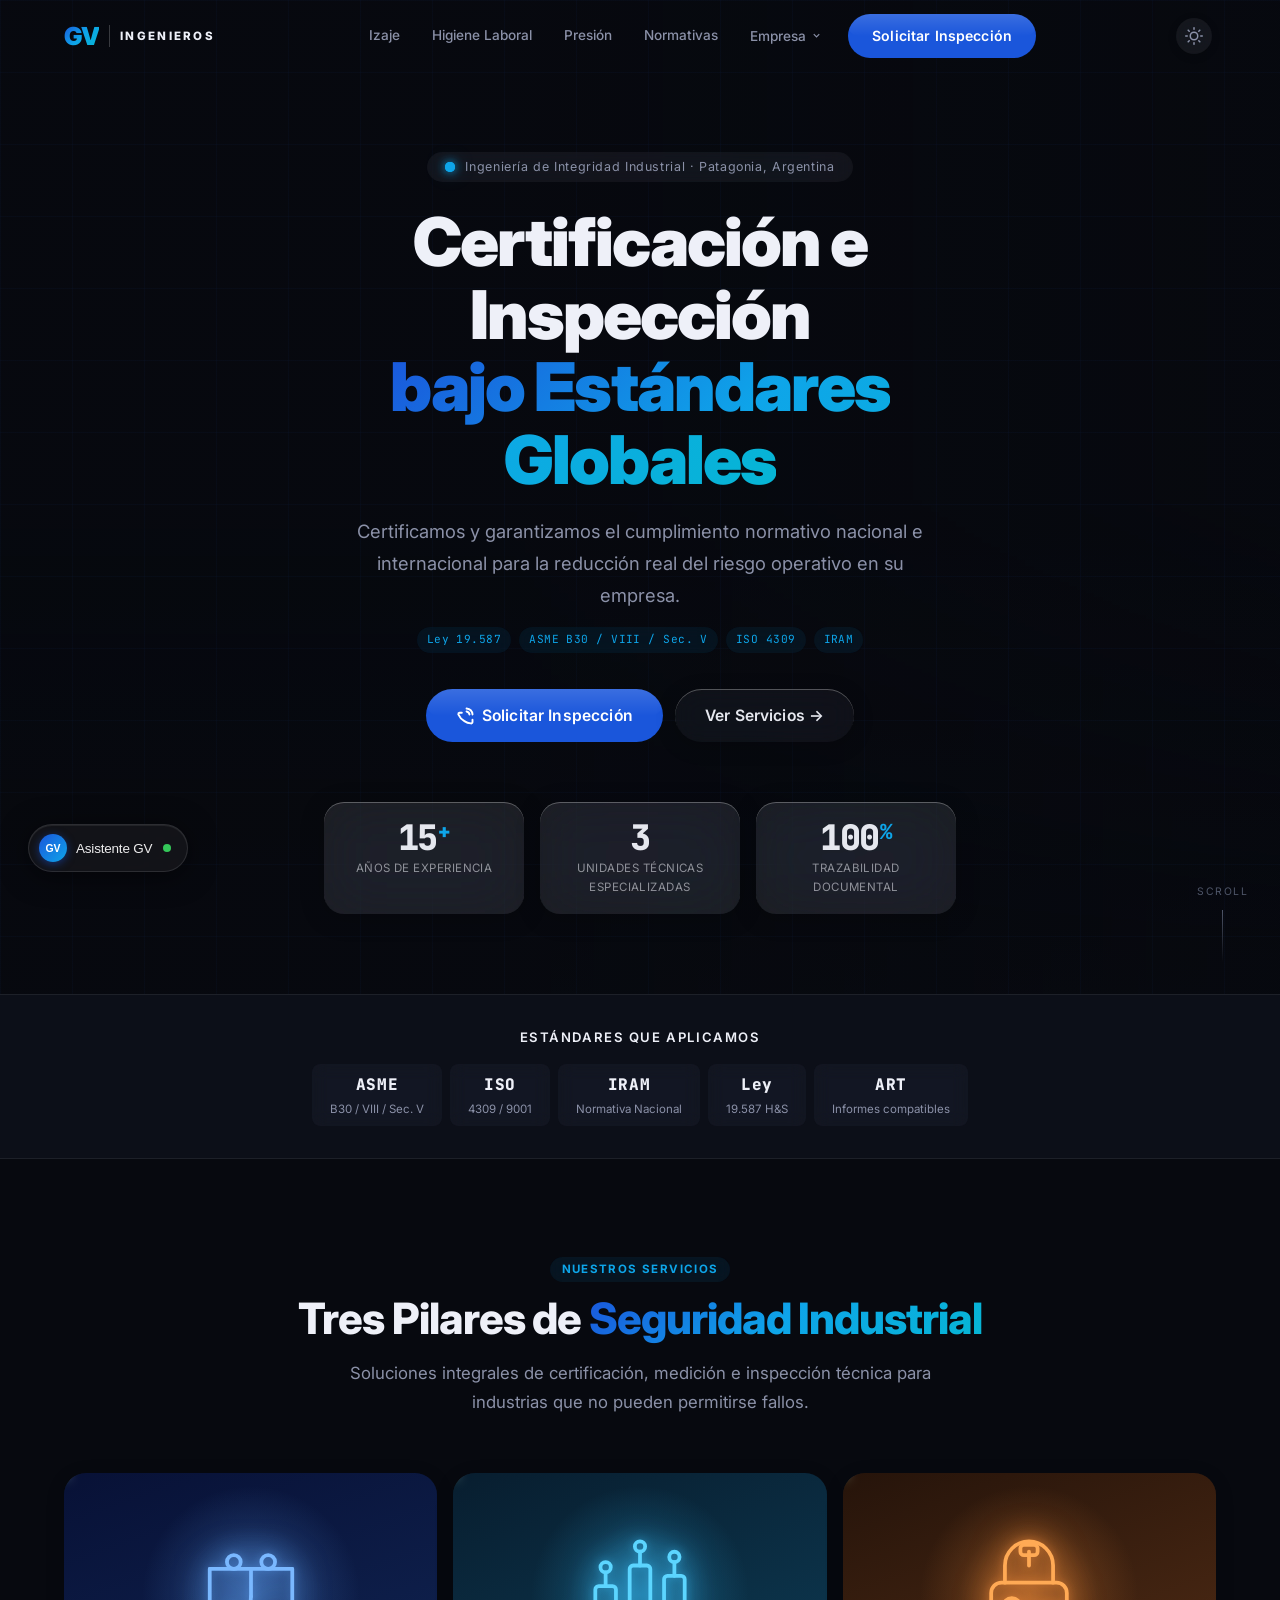
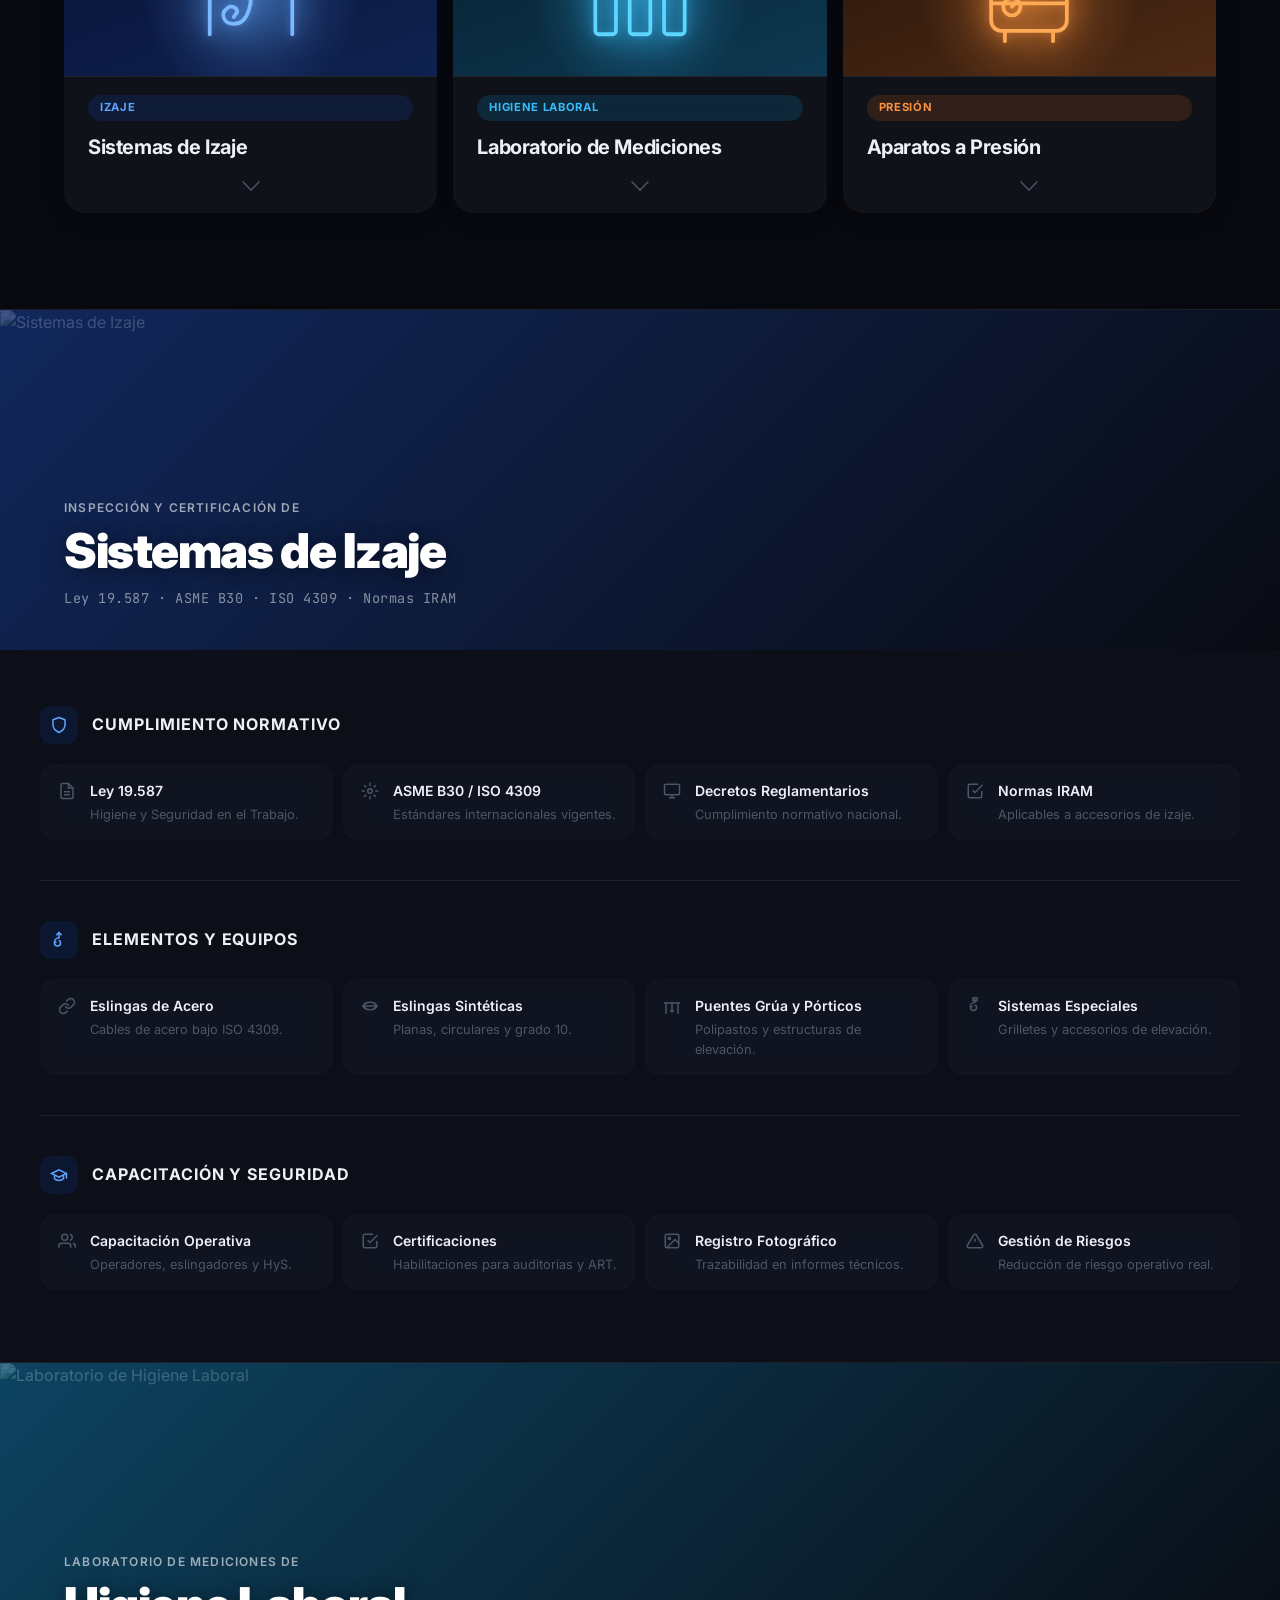
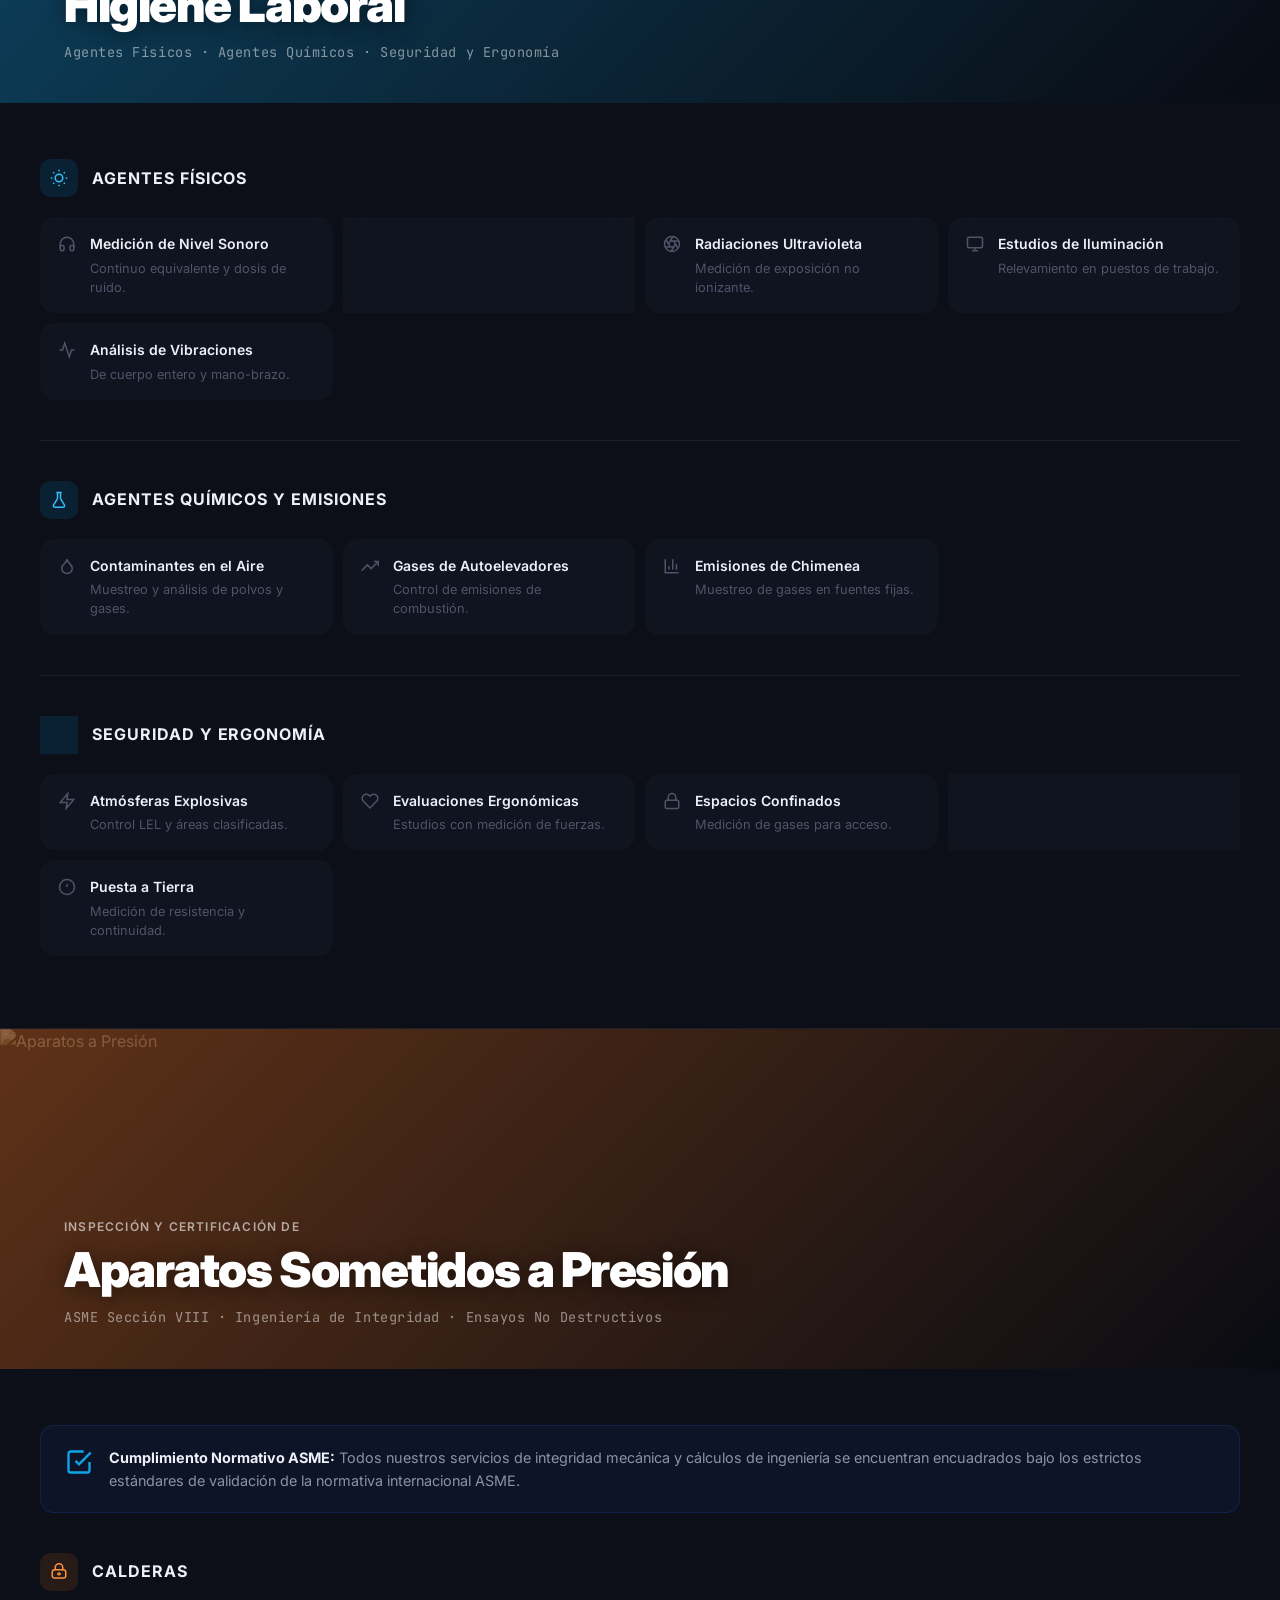
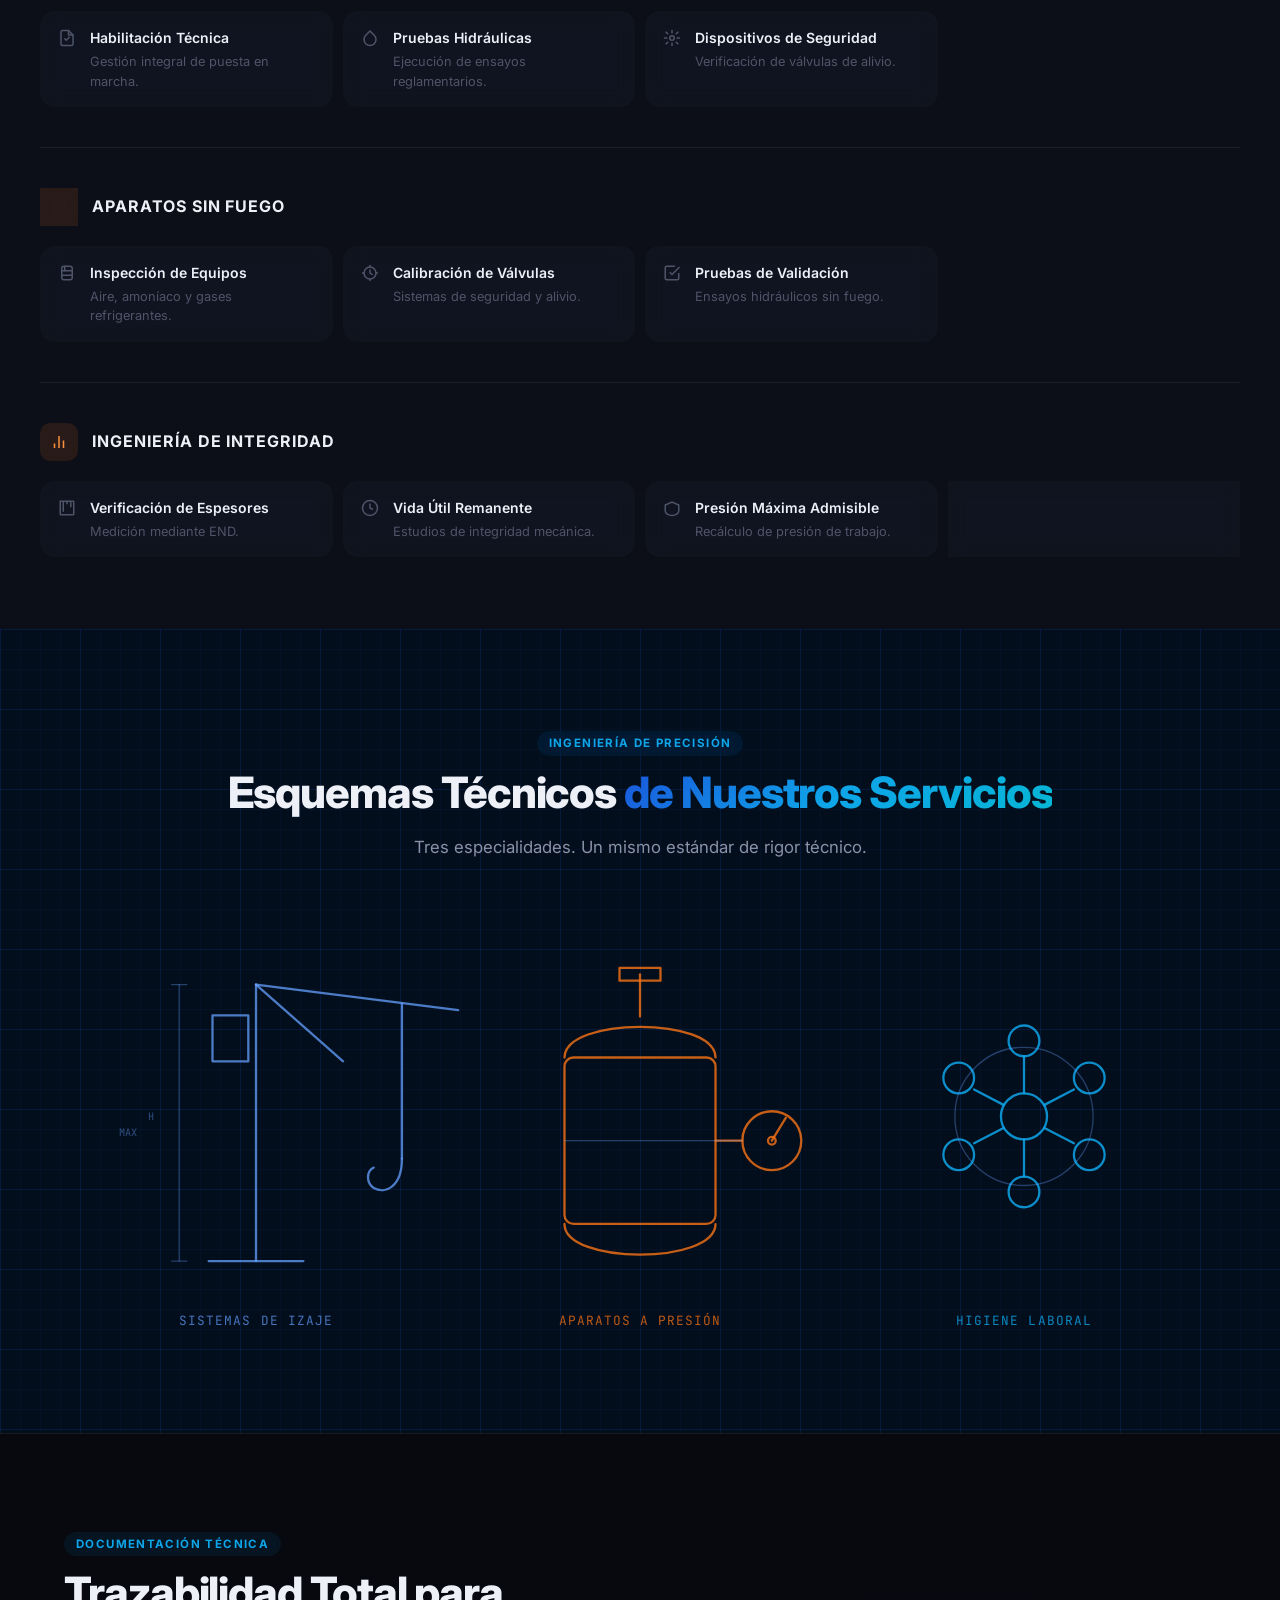
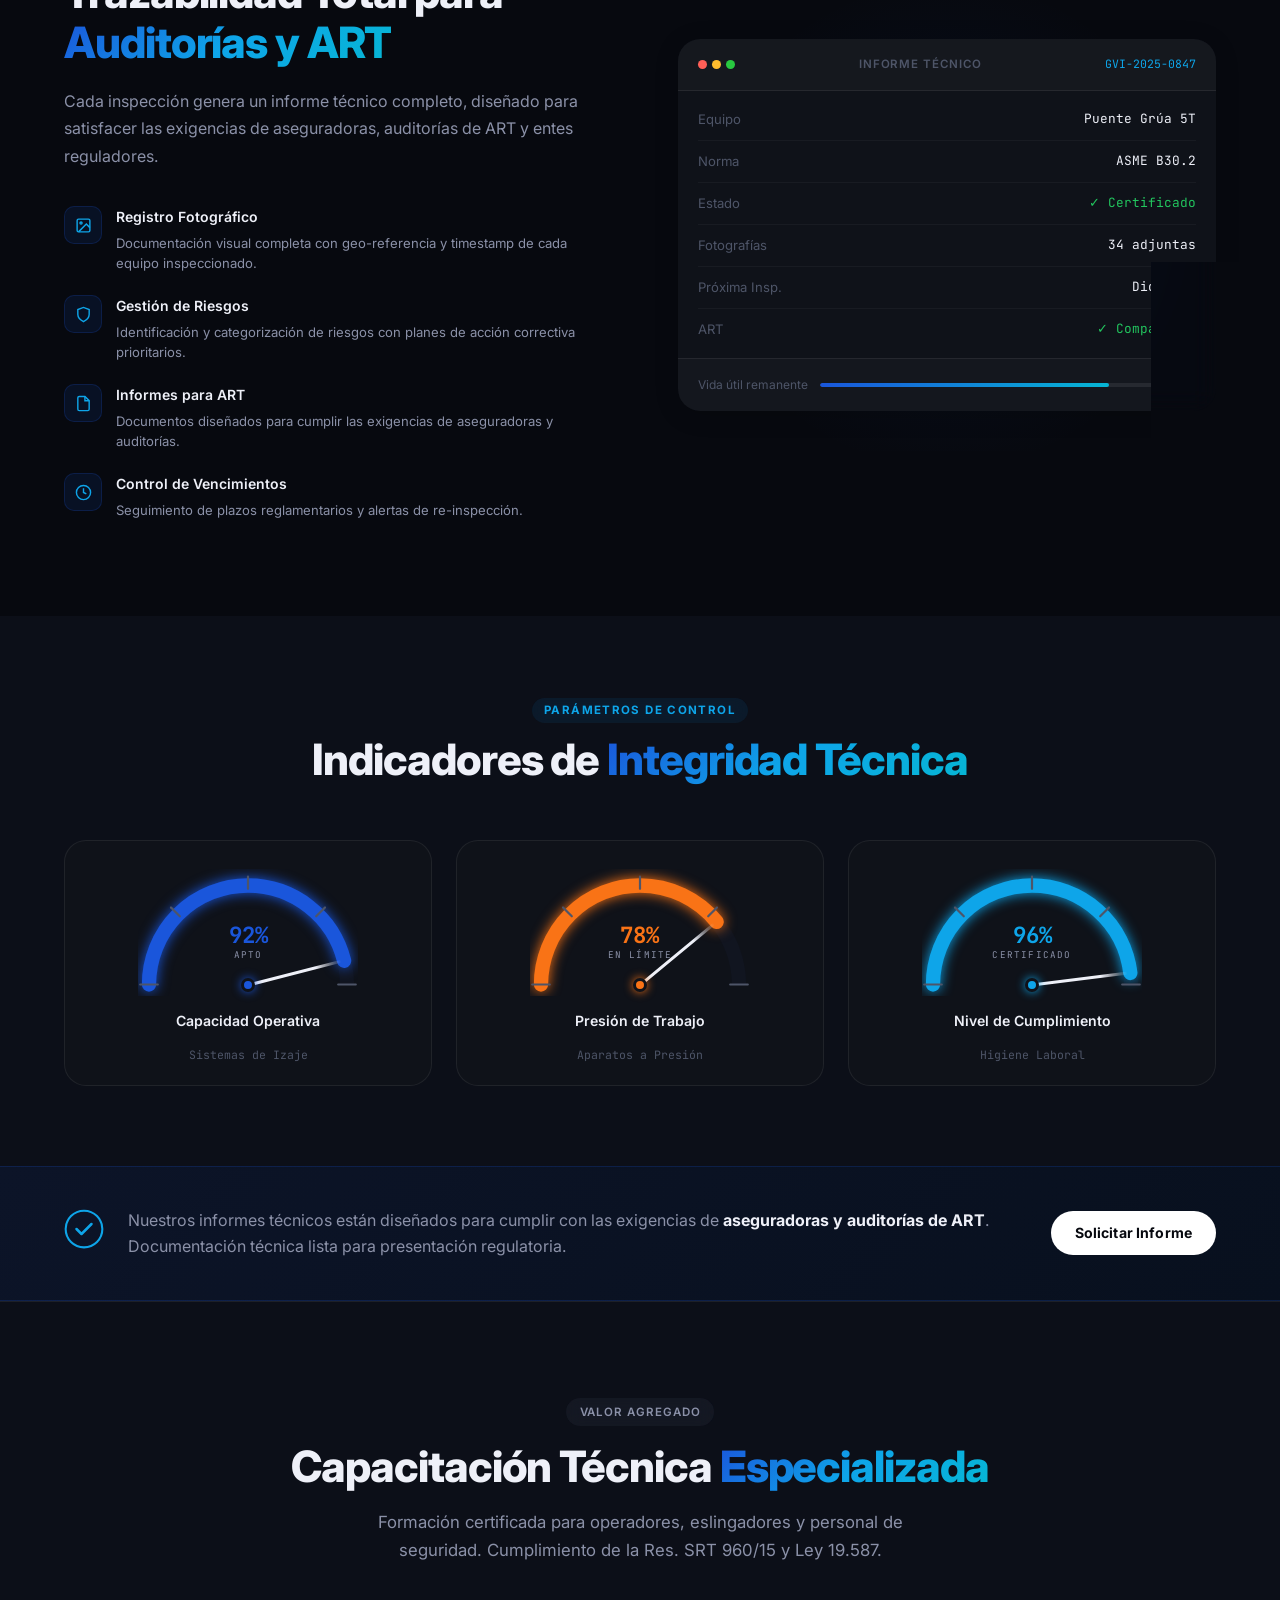
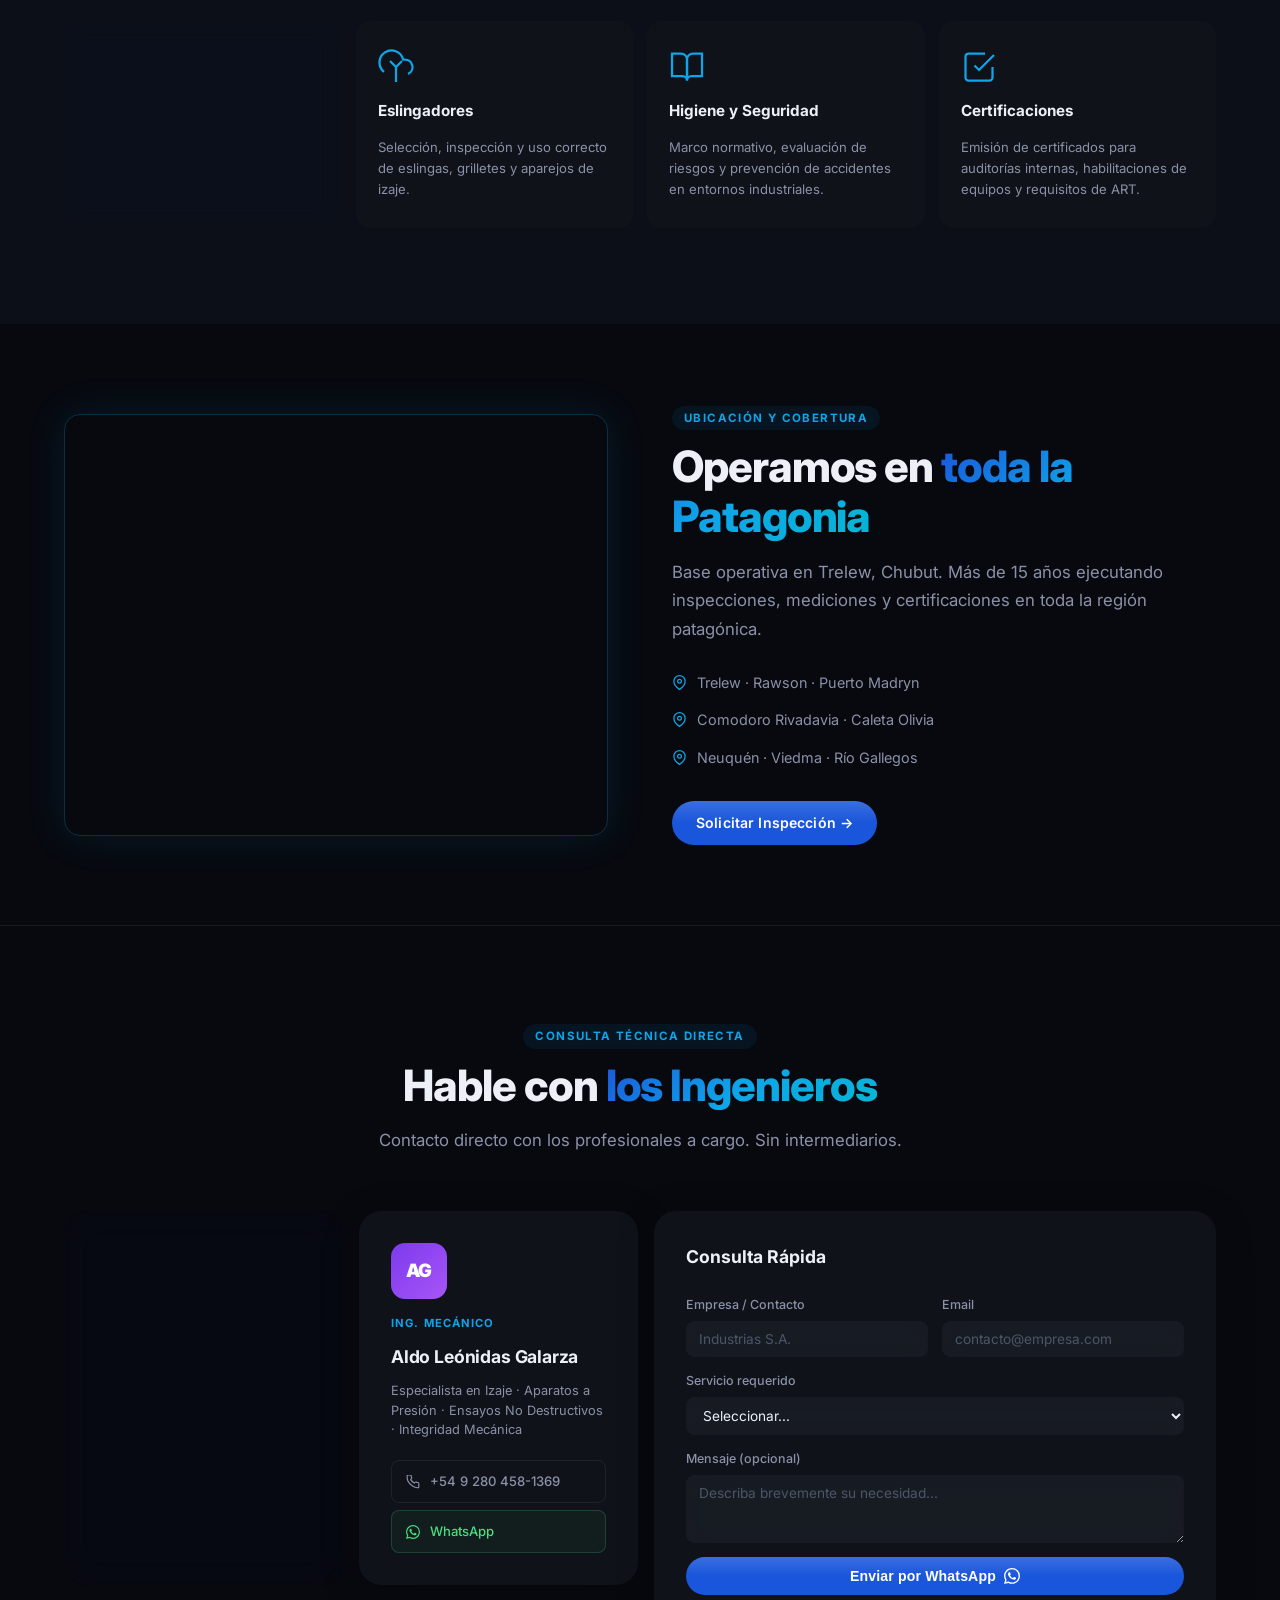
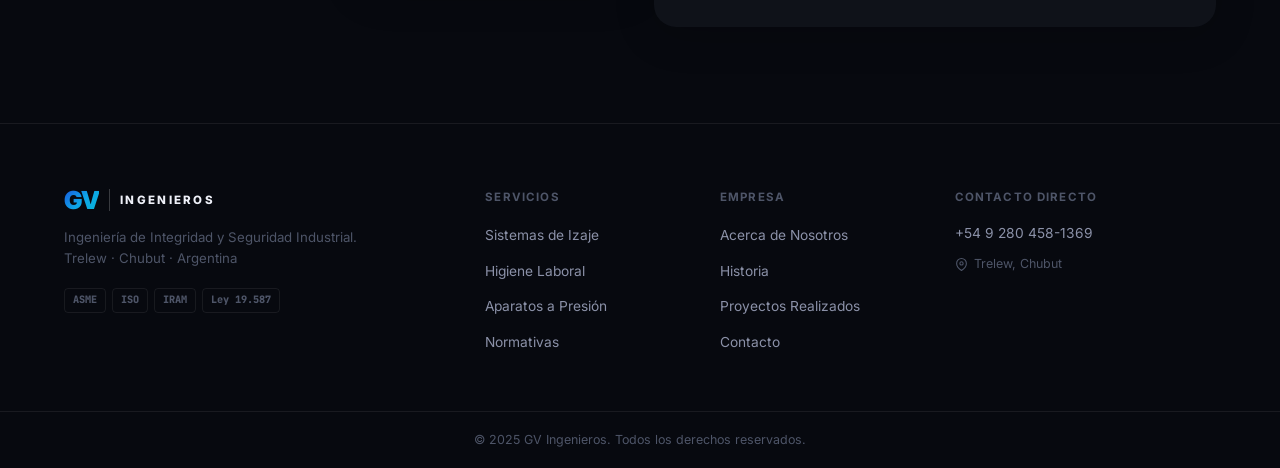
==== commit 1a7a59da: "Add iOS iMessage chatbot with macOS minimize tab - Chat widget in bottom-left (does not clash with W" ====
--- a/index.html
+++ b/index.html
@@ -1160,6 +1160,65 @@
     <svg viewBox="0 0 24 24" fill="currentColor" width="26" height="26"><path d="M17.472 14.382c-.297-.149-1.758-.867-2.03-.967-.273-.099-.471-.148-.67.15-.197.297-.767.966-.94 1.164-.173.199-.347.223-.644.075-.297-.15-1.255-.463-2.39-1.475-.883-.788-1.48-1.761-1.653-2.059-.173-.297-.018-.458.13-.606.134-.133.298-.347.446-.52.149-.174.198-.298.298-.497.099-.198.05-.371-.025-.52-.075-.149-.669-1.612-.916-2.207-.242-.579-.487-.5-.669-.51-.173-.008-.371-.01-.57-.01-.198 0-.52.074-.792.372-.272.297-1.04 1.016-1.04 2.479 0 1.462 1.065 2.875 1.213 3.074.149.198 2.096 3.2 5.077 4.487.709.306 1.262.489 1.694.625.712.227 1.36.195 1.871.118.571-.085 1.758-.719 2.006-1.413.248-.694.248-1.289.173-1.413-.074-.124-.272-.198-.57-.347m-5.421 7.403h-.004a9.87 9.87 0 01-5.031-1.378l-.361-.214-3.741.982.998-3.648-.235-.374a9.86 9.86 0 01-1.51-5.26c.001-5.45 4.436-9.884 9.888-9.884 2.64 0 5.122 1.03 6.988 2.898a9.825 9.825 0 012.893 6.994c-.003 5.45-4.437 9.884-9.885 9.884m8.413-18.297A11.815 11.815 0 0012.05 0C5.495 0 .16 5.335.157 11.892c0 2.096.547 4.142 1.588 5.945L.057 24l6.305-1.654a11.882 11.882 0 005.683 1.448h.005c6.554 0 11.89-5.335 11.893-11.893a11.821 11.821 0 00-3.48-8.413z"/></svg>
     <span class="wa-btn__tip">¿Necesita una inspección?</span>
   </a>
+
+  <!-- ===== CHAT WIDGET ===== -->
+  <div id="gvChat" class="gv-chat" role="complementary" aria-label="Asistente virtual GV Ingenieros">
+
+    <!-- macOS-style tab (minimized state) -->
+    <button class="gv-chat__tab" id="gvChatTab" aria-label="Abrir asistente virtual">
+      <div class="gv-chat__tab-av">GV</div>
+      <span class="gv-chat__tab-label">Asistente GV</span>
+      <span class="gv-chat__tab-dot" aria-hidden="true"></span>
+    </button>
+
+    <!-- iOS iMessage window -->
+    <div class="gv-chat__win gv-hidden" id="gvChatWin" role="dialog" aria-labelledby="gvChatName" aria-hidden="true">
+
+      <!-- Fake iOS status bar -->
+      <div class="gv-chat__sb" aria-hidden="true">
+        <span class="gv-chat__sb-time" id="gvChatClock">9:41</span>
+        <div class="gv-chat__sb-notch"></div>
+        <div class="gv-chat__sb-icons">
+          <!-- Signal bars -->
+          <svg width="17" height="11" viewBox="0 0 17 11" fill="none"><rect x="0"   y="5"  width="3" height="6" rx="1" fill="currentColor" opacity=".35"/><rect x="4.5" y="3"  width="3" height="8" rx="1" fill="currentColor" opacity=".55"/><rect x="9"   y="1"  width="3" height="10" rx="1" fill="currentColor" opacity=".75"/><rect x="13.5" y="0" width="3" height="11" rx="1" fill="currentColor"/></svg>
+          <!-- WiFi -->
+          <svg width="16" height="12" viewBox="0 0 16 12" fill="currentColor"><path d="M8 9.5a1.5 1.5 0 110 3 1.5 1.5 0 010-3z"/><path d="M8 6c1.6 0 3 .7 4 1.8l-1.4 1.4A3.5 3.5 0 008 8a3.5 3.5 0 00-2.6 1.2L4 7.8A5 5 0 018 6z" opacity=".75"/><path d="M8 2.5c2.8 0 5.3 1.2 7 3.1L13.6 7a7.5 7.5 0 00-11.2 0L1 5.6A9.5 9.5 0 018 2.5z" opacity=".4"/></svg>
+          <!-- Battery -->
+          <svg width="25" height="12" viewBox="0 0 25 12" fill="none"><rect x=".5" y=".5" width="21" height="11" rx="3.5" stroke="currentColor" stroke-opacity=".35"/><rect x="2" y="2" width="17" height="8" rx="2" fill="currentColor"/><path d="M23 4.5v3a2 2 0 000-3z" fill="currentColor" opacity=".4"/></svg>
+        </div>
+      </div>
+
+      <!-- Chat header -->
+      <div class="gv-chat__hdr">
+        <button class="gv-chat__min-btn" id="gvChatMin" aria-label="Minimizar chat">
+          <svg width="20" height="20" viewBox="0 0 24 24" fill="none" stroke="currentColor" stroke-width="2.5" stroke-linecap="round" stroke-linejoin="round"><path d="M6 9l6 6 6-6"/></svg>
+        </button>
+        <div class="gv-chat__contact">
+          <div class="gv-chat__av">GV</div>
+          <div>
+            <div class="gv-chat__name" id="gvChatName">GV Ingenieros</div>
+            <div class="gv-chat__online">● En línea</div>
+          </div>
+        </div>
+        <div class="gv-chat__hdr-sp"></div>
+      </div>
+
+      <!-- Messages -->
+      <div class="gv-chat__msgs" id="gvChatMsgs" role="log" aria-live="polite" aria-atomic="false"></div>
+
+      <!-- Input bar (hidden initially) -->
+      <div class="gv-chat__bar gv-hidden" id="gvChatBar">
+        <div class="gv-chat__inputwrap">
+          <input id="gvChatInput" class="gv-chat__input" type="text" placeholder="iMessage" autocomplete="off" aria-label="Escribe un mensaje" />
+          <button id="gvChatSend" class="gv-chat__send" aria-label="Enviar mensaje">
+            <svg width="15" height="15" viewBox="0 0 24 24"><path d="M2 21l21-9L2 3v7l15 2-15 2v7z" fill="white"/></svg>
+          </button>
+        </div>
+      </div>
+
+    </div>
+  </div>
+  <!-- /CHAT WIDGET -->
 
   <script src="script.js"></script>
   <script src="https://unpkg.com/leaflet@1.9.4/dist/leaflet.js"></script>
--- a/styles.css
+++ b/styles.css
@@ -3044,3 +3044,421 @@
   stroke: var(--brand-teal);
   flex-shrink: 0;
 }
+
+/* ═══════════════════════════════════════════════════════════════
+   GV CHAT WIDGET — iOS iMessage + macOS tab
+═══════════════════════════════════════════════════════════════ */
+
+.gv-chat {
+  position: fixed;
+  bottom: 28px;
+  left: 28px;
+  z-index: 9000;
+  font-family: -apple-system, BlinkMacSystemFont, 'SF Pro Text', 'Helvetica Neue', Arial, sans-serif;
+}
+
+/* ── macOS dock tab (minimized) ── */
+.gv-chat__tab {
+  display: flex;
+  align-items: center;
+  gap: 9px;
+  background: rgba(22, 22, 26, 0.86);
+  backdrop-filter: blur(28px) saturate(200%);
+  -webkit-backdrop-filter: blur(28px) saturate(200%);
+  border: 1px solid rgba(255,255,255,0.11);
+  border-radius: 100px;
+  padding: 9px 16px 9px 10px;
+  cursor: pointer;
+  transition: transform 0.38s cubic-bezier(0.34,1.56,0.64,1),
+              opacity 0.28s ease,
+              box-shadow 0.2s ease;
+  box-shadow:
+    0 4px 28px rgba(0,0,0,0.5),
+    0 1px 0 rgba(255,255,255,0.07) inset;
+}
+.gv-chat__tab:hover {
+  transform: scale(1.06) translateY(-3px);
+  box-shadow: 0 10px 40px rgba(0,0,0,0.55), 0 1px 0 rgba(255,255,255,0.1) inset;
+}
+.gv-chat__tab:active { transform: scale(0.97); }
+.gv-chat__tab.gv-hidden {
+  transform: scale(0.6) translateY(12px);
+  opacity: 0;
+  pointer-events: none;
+}
+
+.gv-chat__tab-av {
+  width: 28px;
+  height: 28px;
+  border-radius: 50%;
+  background: linear-gradient(135deg, #1a56db 0%, #0ea5e9 100%);
+  display: flex;
+  align-items: center;
+  justify-content: center;
+  font-size: 10.5px;
+  font-weight: 700;
+  color: #fff;
+  flex-shrink: 0;
+  box-shadow: 0 2px 8px rgba(26,86,219,0.5);
+}
+
+.gv-chat__tab-label {
+  font-size: 13.5px;
+  font-weight: 500;
+  color: rgba(255,255,255,0.92);
+  letter-spacing: -0.2px;
+  white-space: nowrap;
+}
+
+.gv-chat__tab-dot {
+  width: 8px;
+  height: 8px;
+  border-radius: 50%;
+  background: #34c759;
+  flex-shrink: 0;
+  margin-left: 2px;
+  animation: gvDotPulse 2.4s ease infinite;
+}
+@keyframes gvDotPulse {
+  0%, 100% { opacity: 1; transform: scale(1); }
+  50%       { opacity: 0.45; transform: scale(0.8); }
+}
+
+/* ── iOS window ── */
+.gv-chat__win {
+  position: absolute;
+  bottom: 0;
+  left: 0;
+  width: 340px;
+  height: 618px;
+  border-radius: 46px;
+  background: #ffffff;
+  overflow: hidden;
+  display: flex;
+  flex-direction: column;
+  box-shadow:
+    0 0 0 1px rgba(0,0,0,0.08),
+    0 32px 100px rgba(0,0,0,0.7),
+    0 0 0 0.5px rgba(255,255,255,0.15) inset;
+  transform-origin: bottom left;
+  transition: transform 0.44s cubic-bezier(0.34,1.56,0.64,1),
+              opacity 0.3s ease;
+}
+.gv-chat__win.gv-hidden {
+  transform: scale(0.04) translate(-40px, 50px);
+  opacity: 0;
+  pointer-events: none;
+}
+
+/* ── Fake iOS status bar ── */
+.gv-chat__sb {
+  background: #ffffff;
+  display: flex;
+  align-items: center;
+  padding: 14px 22px 2px;
+  flex-shrink: 0;
+  position: relative;
+}
+.gv-chat__sb-time {
+  font-size: 15px;
+  font-weight: 600;
+  color: #000000;
+  letter-spacing: -0.3px;
+  flex: 1;
+}
+.gv-chat__sb-notch {
+  position: absolute;
+  left: 50%;
+  transform: translateX(-50%);
+  top: 0;
+  width: 122px;
+  height: 30px;
+  background: #000;
+  border-radius: 0 0 22px 22px;
+}
+.gv-chat__sb-icons {
+  display: flex;
+  align-items: center;
+  gap: 6px;
+  color: #000;
+  flex: 1;
+  justify-content: flex-end;
+}
+
+/* ── Chat header ── */
+.gv-chat__hdr {
+  background: rgba(248,248,248,0.97);
+  backdrop-filter: blur(20px) saturate(180%);
+  -webkit-backdrop-filter: blur(20px) saturate(180%);
+  border-bottom: 0.5px solid rgba(0,0,0,0.1);
+  padding: 8px 14px 11px;
+  display: flex;
+  align-items: center;
+  gap: 8px;
+  flex-shrink: 0;
+}
+.gv-chat__min-btn {
+  background: none;
+  border: none;
+  color: #007aff;
+  cursor: pointer;
+  padding: 4px;
+  display: flex;
+  align-items: center;
+  border-radius: 8px;
+  transition: background 0.15s;
+  flex-shrink: 0;
+}
+.gv-chat__min-btn:hover { background: rgba(0,122,255,0.1); }
+
+.gv-chat__contact {
+  flex: 1;
+  display: flex;
+  align-items: center;
+  gap: 9px;
+  justify-content: center;
+}
+.gv-chat__av {
+  width: 38px;
+  height: 38px;
+  border-radius: 50%;
+  background: linear-gradient(135deg, #1a56db 0%, #0ea5e9 100%);
+  display: flex;
+  align-items: center;
+  justify-content: center;
+  font-size: 13px;
+  font-weight: 700;
+  color: #fff;
+  flex-shrink: 0;
+  box-shadow: 0 2px 10px rgba(26,86,219,0.45);
+}
+.gv-chat__name {
+  font-size: 14.5px;
+  font-weight: 600;
+  color: #000;
+  letter-spacing: -0.3px;
+}
+.gv-chat__online {
+  font-size: 11px;
+  color: #34c759;
+  font-weight: 400;
+  letter-spacing: -0.1px;
+}
+.gv-chat__hdr-sp { width: 34px; flex-shrink: 0; }
+
+/* ── Messages area ── */
+.gv-chat__msgs {
+  flex: 1;
+  overflow-y: auto;
+  padding: 10px 10px 8px;
+  display: flex;
+  flex-direction: column;
+  gap: 3px;
+  background: #ffffff;
+  scroll-behavior: smooth;
+}
+.gv-chat__msgs::-webkit-scrollbar { width: 3px; }
+.gv-chat__msgs::-webkit-scrollbar-track { background: transparent; }
+.gv-chat__msgs::-webkit-scrollbar-thumb { background: rgba(0,0,0,0.12); border-radius: 3px; }
+
+/* Date separator */
+.gv-msg-date {
+  text-align: center;
+  font-size: 11px;
+  font-weight: 500;
+  color: #8e8e93;
+  margin: 6px 0 8px;
+  letter-spacing: 0.15px;
+  text-transform: capitalize;
+}
+
+/* Message wrapper */
+.gv-msg {
+  display: flex;
+  flex-direction: column;
+  max-width: 78%;
+  animation: gvMsgPop 0.3s cubic-bezier(0.34,1.56,0.64,1) both;
+}
+@keyframes gvMsgPop {
+  from { opacity: 0; transform: scale(0.75) translateY(8px); }
+  to   { opacity: 1; transform: scale(1) translateY(0); }
+}
+.gv-msg.inc { align-self: flex-start; align-items: flex-start; }
+.gv-msg.out { align-self: flex-end;   align-items: flex-end;   }
+
+/* Bubble */
+.gv-bubble {
+  padding: 9px 14px;
+  border-radius: 20px;
+  font-size: 14.5px;
+  line-height: 1.42;
+  max-width: 100%;
+  word-wrap: break-word;
+}
+.gv-msg.inc .gv-bubble {
+  background: #e9e9eb;
+  color: #000;
+  border-bottom-left-radius: 6px;
+}
+.gv-msg.out .gv-bubble {
+  background: #007aff;
+  color: #fff;
+  border-bottom-right-radius: 6px;
+}
+/* Consecutive same sender – flatten top corner */
+.gv-msg.inc + .gv-msg.inc .gv-bubble { border-top-left-radius: 8px; }
+.gv-msg.out + .gv-msg.out .gv-bubble { border-top-right-radius: 8px; }
+
+.gv-msg-time {
+  font-size: 10px;
+  color: #8e8e93;
+  margin-top: 2px;
+  padding: 0 4px;
+}
+
+/* Typing indicator */
+.gv-typing {
+  align-self: flex-start;
+  display: flex;
+  align-items: center;
+  gap: 5px;
+  padding: 11px 15px;
+  background: #e9e9eb;
+  border-radius: 20px;
+  border-bottom-left-radius: 6px;
+  animation: gvMsgPop 0.25s ease both;
+  margin-bottom: 2px;
+}
+.gv-tdot {
+  width: 7px;
+  height: 7px;
+  border-radius: 50%;
+  background: #8e8e93;
+}
+.gv-tdot:nth-child(1) { animation: gvTyping 1.2s 0s   infinite; }
+.gv-tdot:nth-child(2) { animation: gvTyping 1.2s 0.2s infinite; }
+.gv-tdot:nth-child(3) { animation: gvTyping 1.2s 0.4s infinite; }
+@keyframes gvTyping {
+  0%, 60%, 100% { transform: translateY(0);   opacity: 0.4; }
+  30%           { transform: translateY(-5px); opacity: 1;   }
+}
+
+/* Quick reply buttons */
+.gv-qr {
+  display: flex;
+  flex-wrap: wrap;
+  gap: 7px;
+  padding: 4px 10px 2px;
+  align-self: flex-start;
+  animation: gvMsgPop 0.3s ease both;
+}
+.gv-qr-btn {
+  background: none;
+  border: 1.5px solid #007aff;
+  color: #007aff;
+  border-radius: 100px;
+  padding: 7px 15px;
+  font-size: 13px;
+  font-family: inherit;
+  cursor: pointer;
+  transition: background 0.15s, color 0.15s, transform 0.1s;
+  white-space: nowrap;
+  letter-spacing: -0.1px;
+}
+.gv-qr-btn:hover  { background: rgba(0,122,255,0.09); }
+.gv-qr-btn:active { background: #007aff; color: #fff; transform: scale(0.95); }
+
+/* WhatsApp CTA button inside chat */
+.gv-wa-cta {
+  display: inline-flex;
+  align-items: center;
+  gap: 9px;
+  background: #25d366;
+  color: #fff;
+  padding: 11px 19px;
+  border-radius: 24px;
+  font-size: 14px;
+  font-weight: 600;
+  font-family: inherit;
+  text-decoration: none;
+  border: none;
+  cursor: pointer;
+  margin: 5px 10px;
+  transition: background 0.15s, transform 0.12s;
+  animation: gvMsgPop 0.3s ease both;
+  line-height: 1;
+}
+.gv-wa-cta:hover  { background: #1dbe5a; }
+.gv-wa-cta:active { transform: scale(0.96); }
+.gv-wa-cta svg    { flex-shrink: 0; }
+
+/* Input bar */
+.gv-chat__bar {
+  background: rgba(248,248,248,0.97);
+  backdrop-filter: blur(20px);
+  border-top: 0.5px solid rgba(0,0,0,0.1);
+  padding: 8px 12px 18px;
+  display: flex;
+  align-items: center;
+  flex-shrink: 0;
+}
+.gv-chat__bar.gv-hidden { display: none; }
+
+.gv-chat__inputwrap {
+  flex: 1;
+  background: #ffffff;
+  border: 1px solid rgba(0,0,0,0.13);
+  border-radius: 24px;
+  display: flex;
+  align-items: center;
+  padding: 8px 8px 8px 15px;
+  gap: 6px;
+  box-shadow: 0 1px 4px rgba(0,0,0,0.06);
+}
+.gv-chat__input {
+  flex: 1;
+  border: none;
+  outline: none;
+  background: transparent;
+  font-family: inherit;
+  font-size: 14px;
+  color: #000;
+  caret-color: #007aff;
+}
+.gv-chat__input::placeholder { color: #c7c7cc; }
+
+.gv-chat__send {
+  width: 30px;
+  height: 30px;
+  border-radius: 50%;
+  background: #007aff;
+  border: none;
+  cursor: pointer;
+  display: flex;
+  align-items: center;
+  justify-content: center;
+  flex-shrink: 0;
+  transition: transform 0.2s cubic-bezier(0.34,1.56,0.64,1),
+              opacity 0.18s ease,
+              background 0.15s;
+  opacity: 0;
+  transform: scale(0.5);
+  pointer-events: none;
+}
+.gv-chat__send.gv-visible {
+  opacity: 1;
+  transform: scale(1);
+  pointer-events: auto;
+}
+.gv-chat__send:hover  { background: #0071e3; transform: scale(1.1); }
+.gv-chat__send:active { transform: scale(0.93); }
+
+/* Mobile */
+@media (max-width: 420px) {
+  .gv-chat { bottom: 16px; left: 12px; }
+  .gv-chat__win {
+    width: calc(100vw - 24px);
+    height: 82svh;
+    border-radius: 38px;
+  }
+}
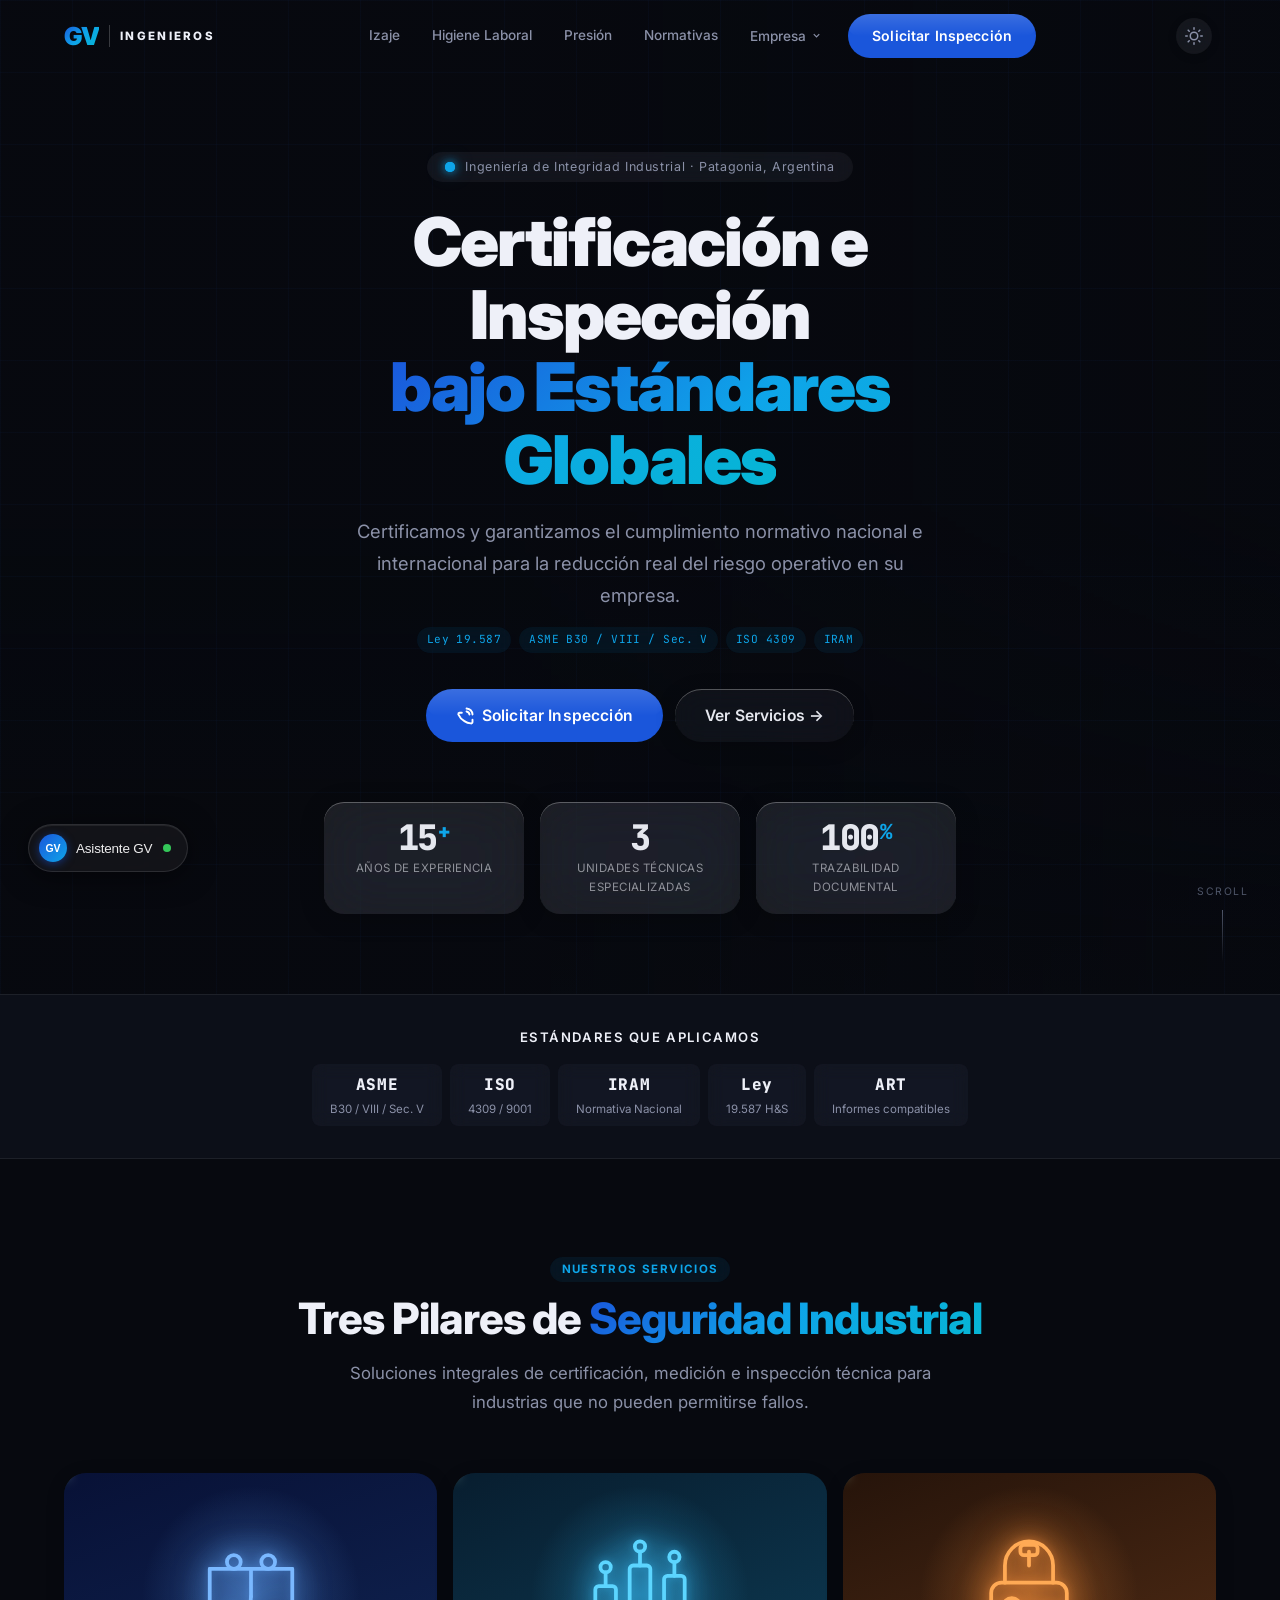
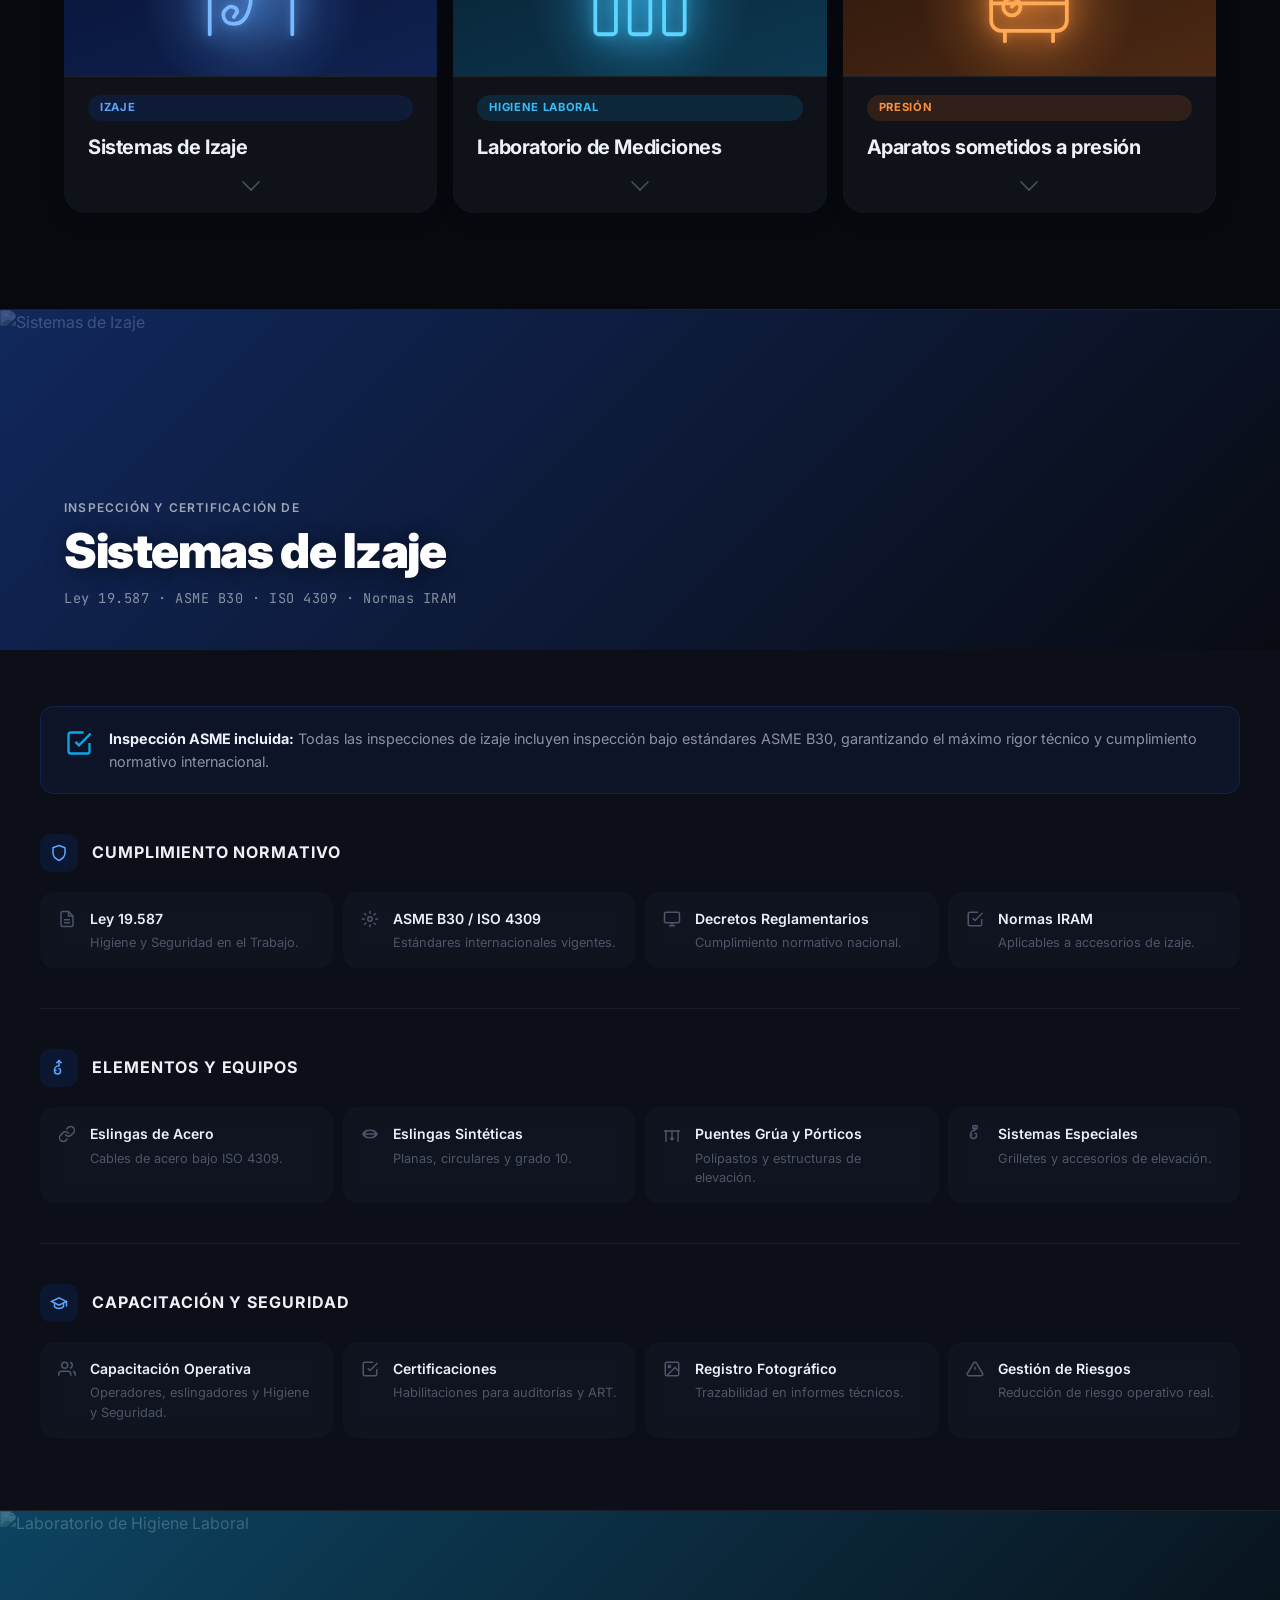
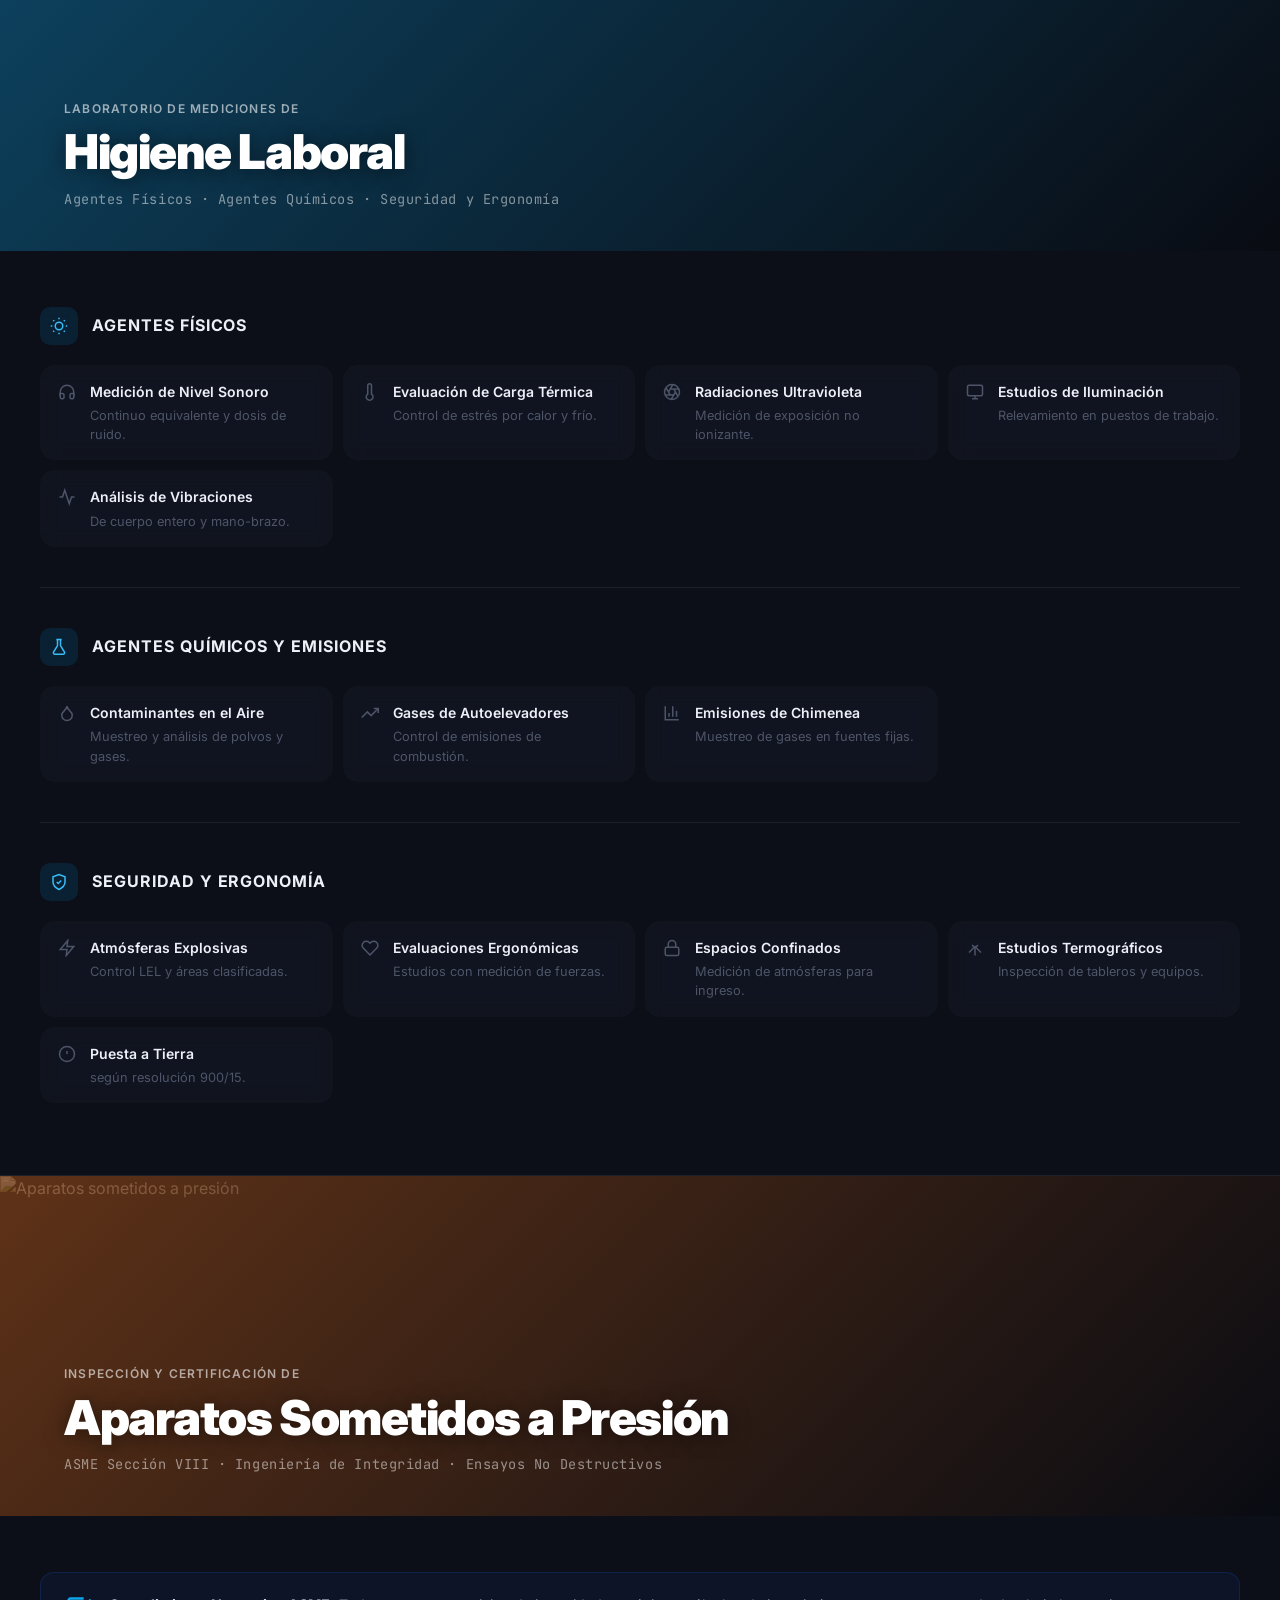
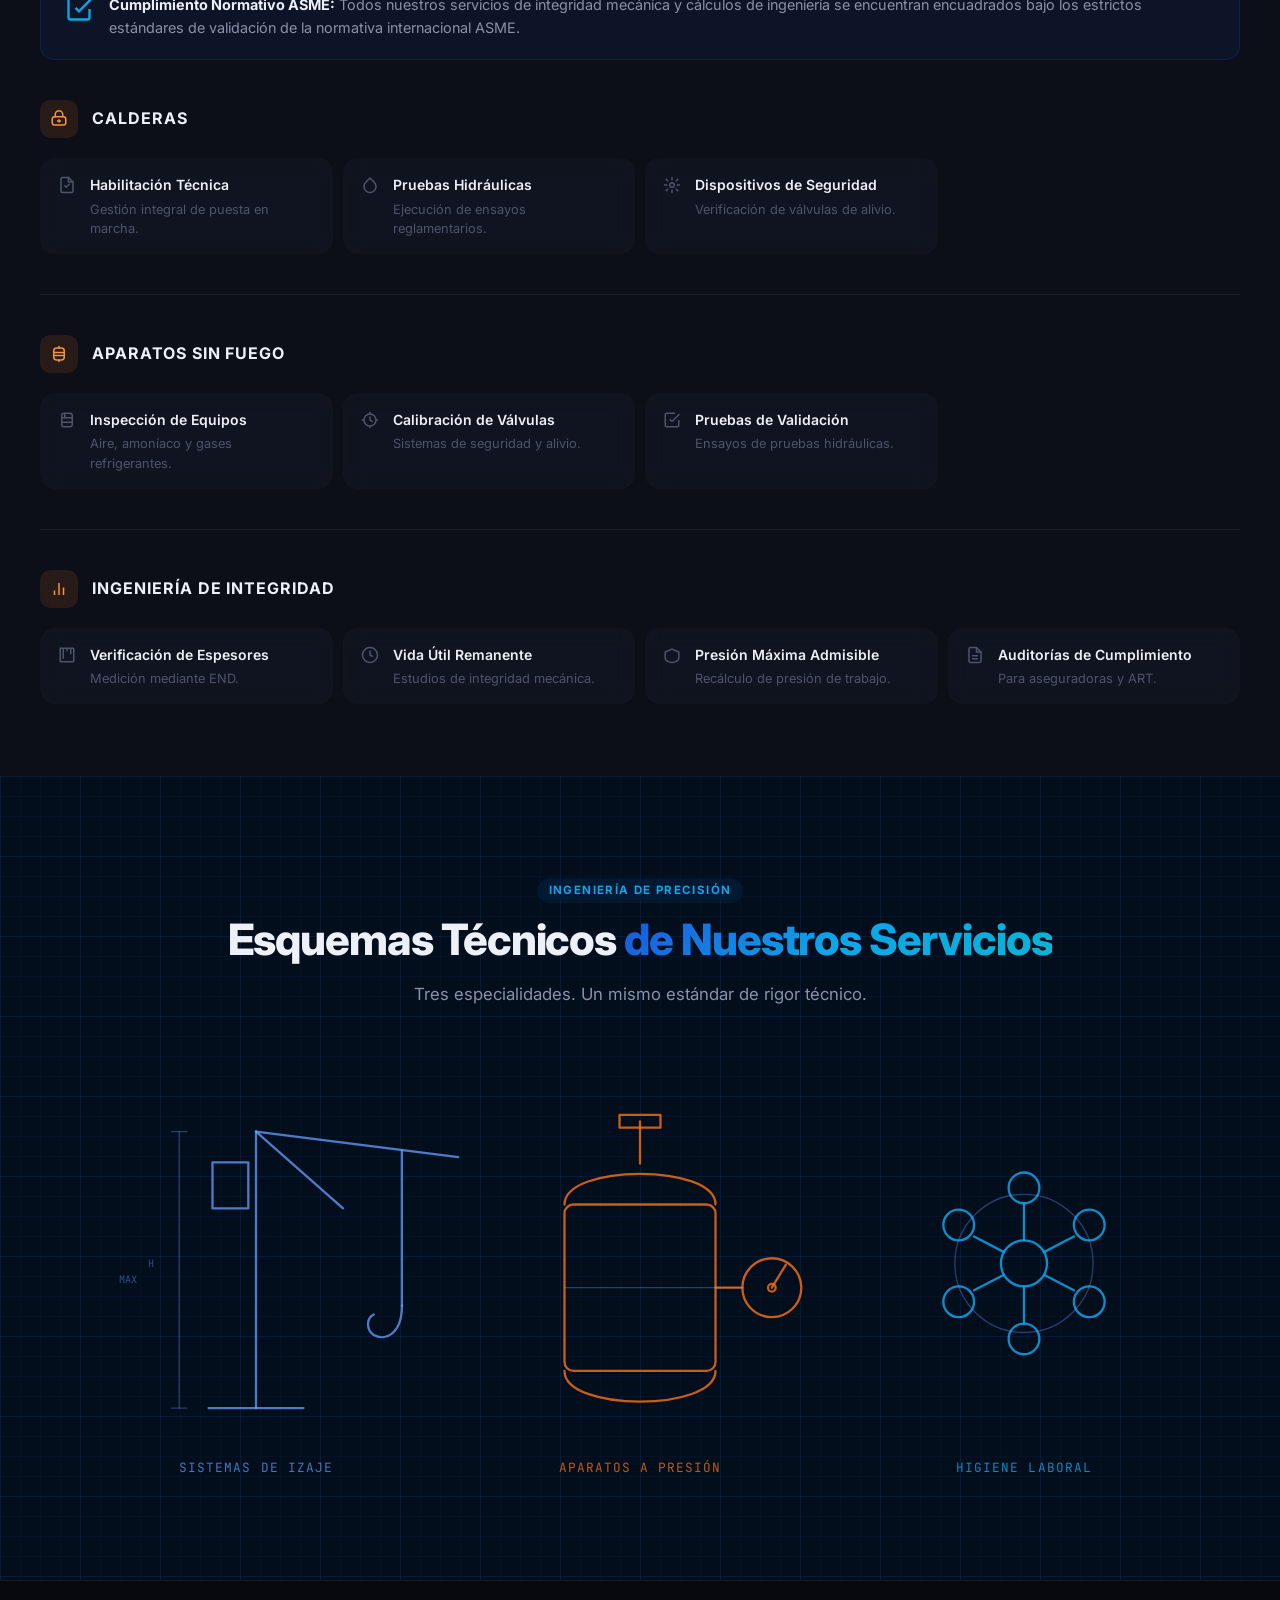
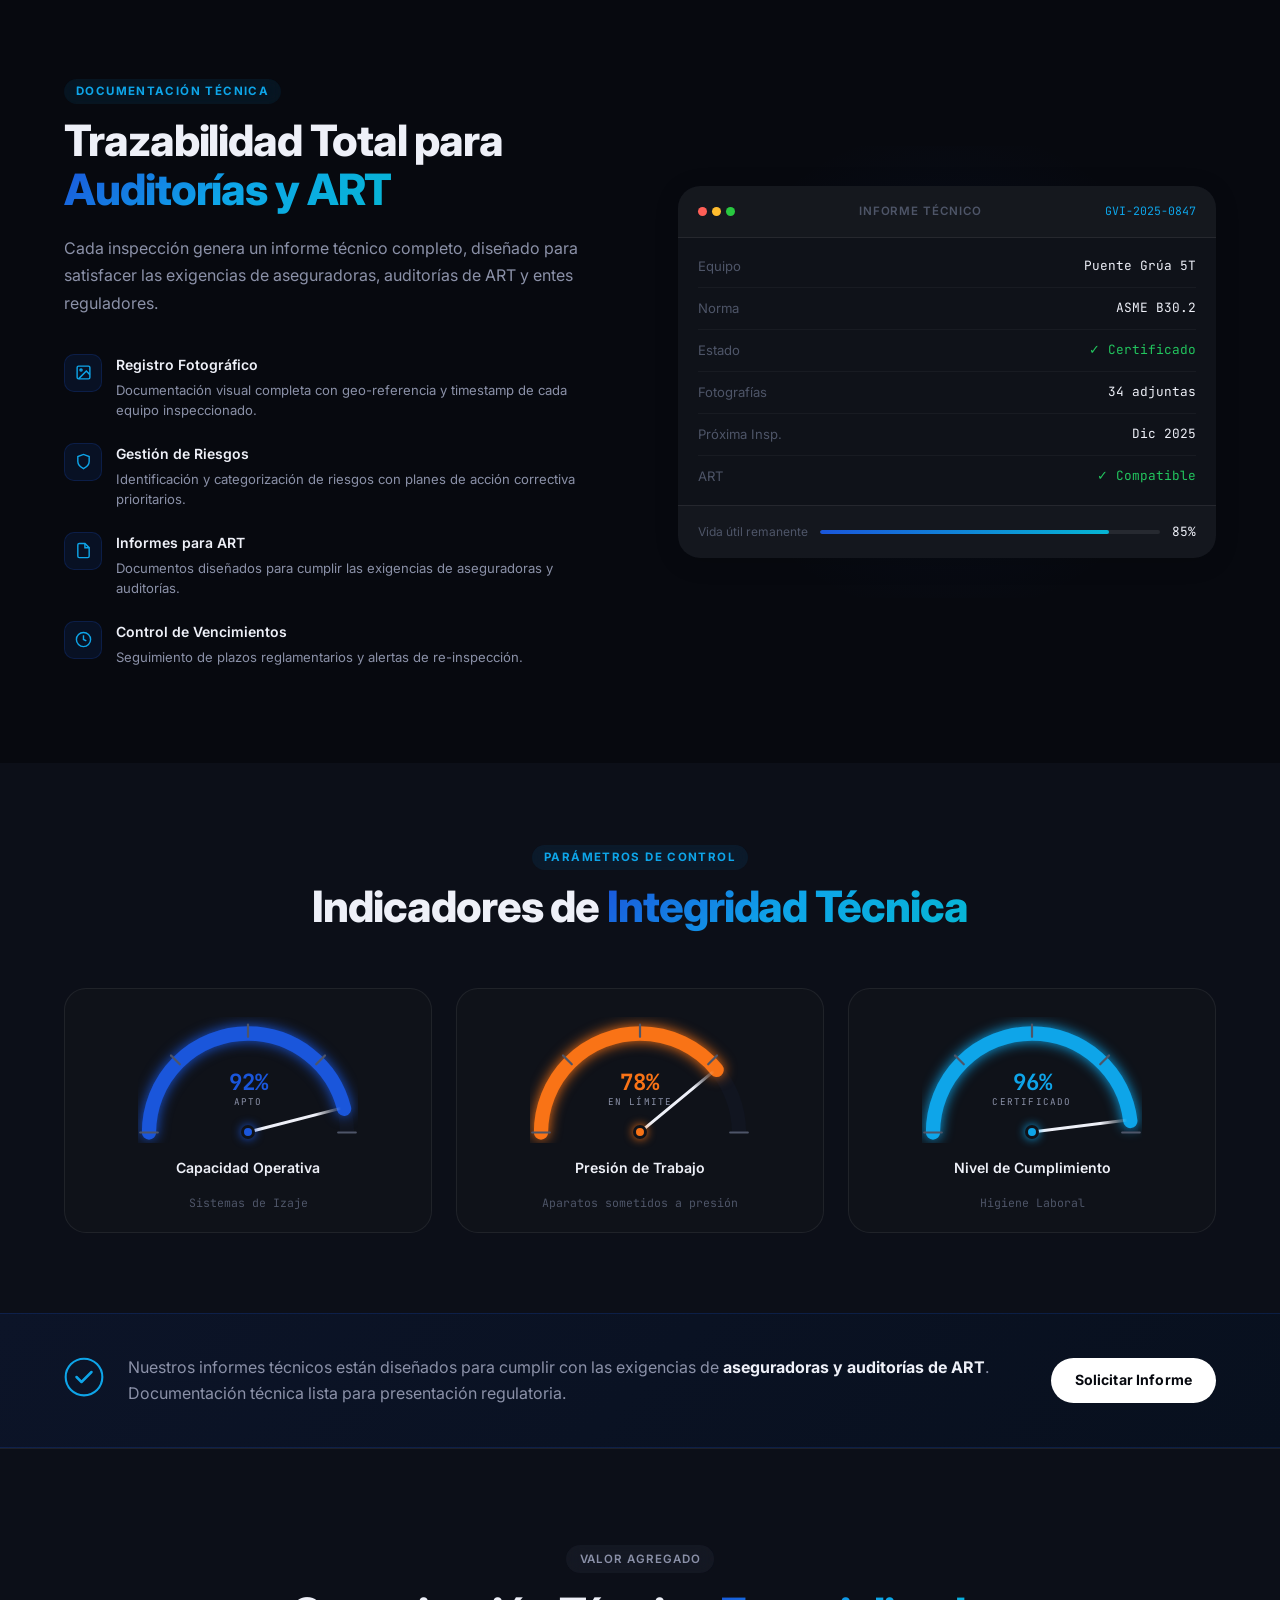
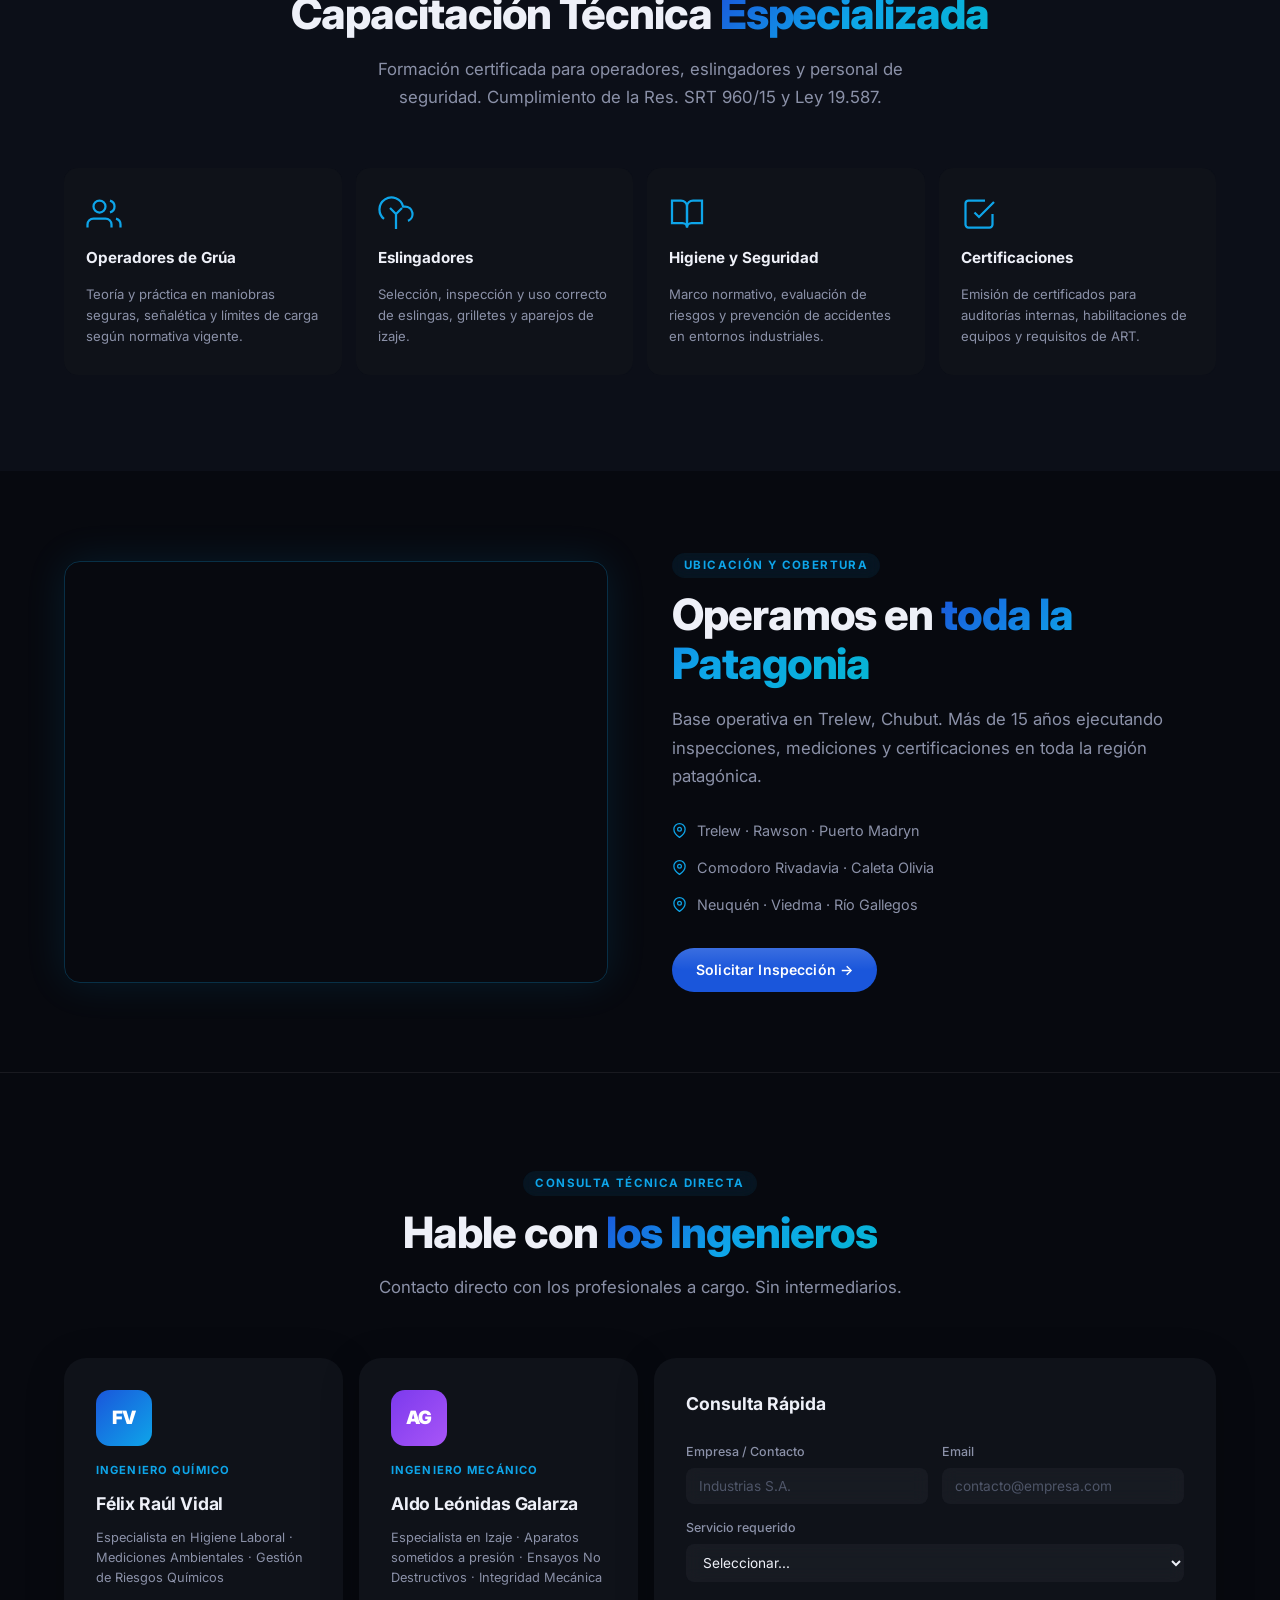
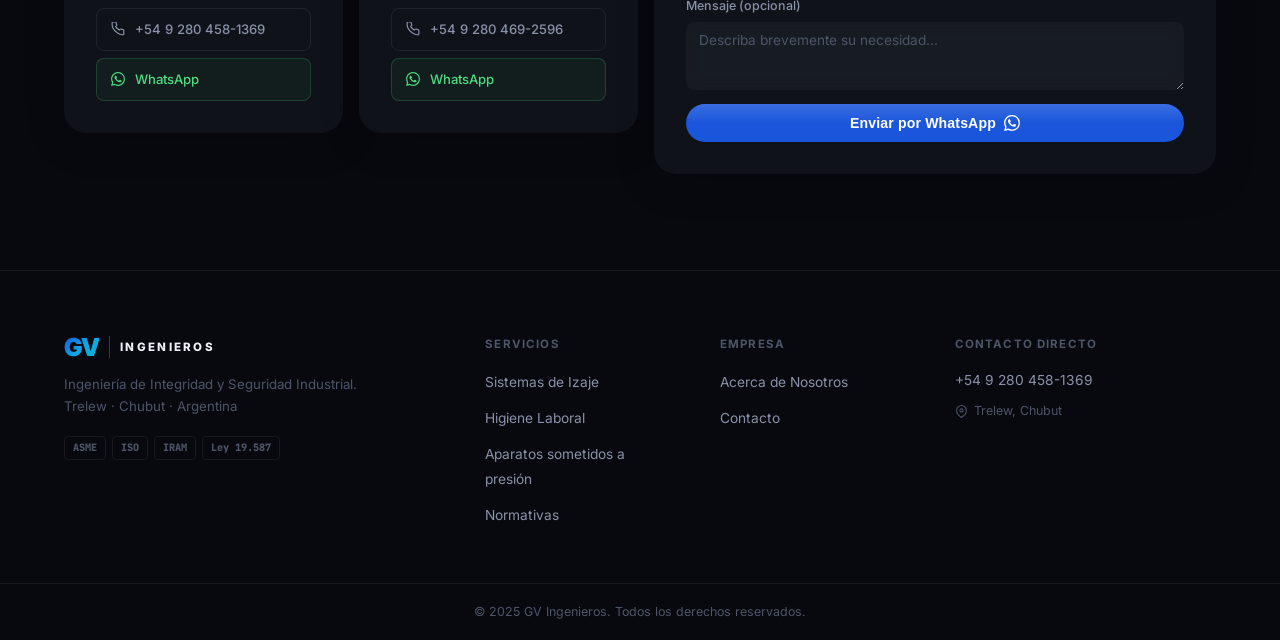
==== commit 60ac0d12: "Content updates: terminology, contacts, and navigation cleanup - Replace 'Aparatos a Presión' → 'Apa" ====
--- a/index.html
+++ b/index.html
@@ -4,7 +4,7 @@
   <meta charset="UTF-8" />
   <meta name="viewport" content="width=device-width, initial-scale=1.0" />
   <title>GV Ingenieros — Certificación e Inspección Industrial</title>
-  <meta name="description" content="Certificación e inspección bajo estándares globales. Izaje, Higiene Laboral, Aparatos a Presión. Cumplimiento Ley 19.587, ASME, ISO, IRAM." />
+  <meta name="description" content="Certificación e inspección bajo estándares globales. Izaje, Higiene Laboral, Aparatos sometidos a presión. Cumplimiento Ley 19.587, ASME, ISO, IRAM." />
   <script>if(localStorage.getItem('gv-theme')==='light')document.documentElement.setAttribute('data-theme','light');</script>
   <link rel="stylesheet" href="styles.css" />
   <link rel="stylesheet" href="https://unpkg.com/leaflet@1.9.4/dist/leaflet.css" />
@@ -47,8 +47,6 @@
           </button>
           <div class="nav__dropdown-menu">
             <a href="./nosotros.html">Acerca de Nosotros</a>
-            <a href="./historia.html">Historia</a>
-            <a href="./proyectos.html">Proyectos Realizados</a>
           </div>
         </div>
         <a href="#contacto" class="btn btn--primary nav__cta">Solicitar Inspección</a>
@@ -267,7 +265,7 @@
           </div>
           <div class="bento__card-content">
             <span class="pill pill--orange">Presión</span>
-            <h3>Aparatos a Presión</h3>
+            <h3>Aparatos sometidos a presión</h3>
             <i class="bento__card-hint" aria-hidden="true"></i>
             <div class="bento__card-extra"><div>
               <p>Habilitación técnica de calderas y recipientes sin fuego. Ensayos No Destructivos (END), vida útil remanente y auditorías bajo <strong>ASME Sección VIII</strong>.</p>
@@ -295,6 +293,12 @@
     </div>
 
     <div class="container svc-section__body">
+
+      <!-- Asme compliance banner -->
+      <div class="asme-note reveal">
+        <svg width="28" height="28" viewBox="0 0 24 24" fill="none" stroke="currentColor" stroke-width="2"><path d="M9 11l3 3L22 4"/><path d="M21 12v7a2 2 0 01-2 2H5a2 2 0 01-2-2V5a2 2 0 012-2h11"/></svg>
+        <p><strong>Inspección ASME incluida:</strong> Todas las inspecciones de izaje incluyen inspección bajo estándares ASME B30, garantizando el máximo rigor técnico y cumplimiento normativo internacional.</p>
+      </div>
 
       <!-- Cumplimiento Normativo -->
       <div class="svc-group reveal">
@@ -390,7 +394,7 @@
             <svg viewBox="0 0 24 24" fill="none" stroke="currentColor" stroke-width="2"><path d="M17 21v-2a4 4 0 00-4-4H5a4 4 0 00-4 4v2"/><circle cx="9" cy="7" r="4"/><path d="M23 21v-2a4 4 0 00-3-3.87M16 3.13a4 4 0 010 7.75"/></svg>
             <div>
               <strong>Capacitación Operativa</strong>
-              <p>Operadores, eslingadores y HyS.</p>
+              <p>Operadores, eslingadores y Higiene y Seguridad.</p>
             </div>
           </div>
           <div class="svc-item">
@@ -543,7 +547,7 @@
             <svg viewBox="0 0 24 24" fill="none" stroke="currentColor" stroke-width="2"><rect x="3" y="11" width="18" height="11" rx="2"/><path d="M7 11V7a5 5 0 0110 0v4"/></svg>
             <div>
               <strong>Espacios Confinados</strong>
-              <p>Medición de gases para acceso.</p>
+              <p>Medición de atmósferas para ingreso.</p>
             </div>
           </div>
           <div class="svc-item">
@@ -557,7 +561,7 @@
             <svg viewBox="0 0 24 24" fill="none" stroke="currentColor" stroke-width="2"><circle cx="12" cy="12" r="10"/><line x1="12" y1="8" x2="12" y2="12"/><line x1="12" y1="16" x2="12.01" y2="16"/></svg>
             <div>
               <strong>Puesta a Tierra</strong>
-              <p>Medición de resistencia y continuidad.</p>
+              <p>según resolución 900/15.</p>
             </div>
           </div>
         </div>
@@ -570,7 +574,7 @@
   <section class="svc-section svc-section--orange" id="presion">
     <div class="svc-section__banner">
       <div class="svc-section__banner-bg">
-        <img src="https://images.unsplash.com/photo-1518770660439-4636190af475?auto=format&fit=crop&w=1600&q=70" alt="Aparatos a Presión" loading="lazy" />
+        <img src="https://images.unsplash.com/photo-1518770660439-4636190af475?auto=format&fit=crop&w=1600&q=70" alt="Aparatos sometidos a presión" loading="lazy" />
       </div>
       <div class="svc-section__banner-overlay"></div>
       <div class="container svc-section__banner-content">
@@ -650,7 +654,7 @@
             <svg viewBox="0 0 24 24" fill="none" stroke="currentColor" stroke-width="2"><polyline points="9 11 12 14 22 4"/><path d="M21 12v7a2 2 0 01-2 2H5a2 2 0 01-2-2V5a2 2 0 012-2h11"/></svg>
             <div>
               <strong>Pruebas de Validación</strong>
-              <p>Ensayos hidráulicos sin fuego.</p>
+              <p>Ensayos de pruebas hidráulicas.</p>
             </div>
           </div>
         </div>
@@ -907,7 +911,7 @@
               </div>
             </div>
             <p class="gauge__title">Presión de Trabajo</p>
-            <span class="gauge__svc">Aparatos a Presión</span>
+            <span class="gauge__svc">Aparatos sometidos a presión</span>
           </div>
         </div>
 
@@ -1034,7 +1038,7 @@
         <!-- Ing. Vidal -->
         <div class="contact__card reveal">
           <div class="contact__avatar contact__avatar--blue">FV</div>
-          <span class="contact__role">Ing. Químico</span>
+          <span class="contact__role">Ingeniero Químico</span>
           <h3 class="contact__name">Félix Raúl Vidal</h3>
           <p class="contact__spec">Especialista en Higiene Laboral · Mediciones Ambientales · Gestión de Riesgos Químicos</p>
           <div class="contact__actions">
@@ -1043,7 +1047,7 @@
               +54 9 280 458-1369
             </a>
 
-            <a href="https://wa.me/5492804581369?text=Hola%20Ing.%20Vidal%2C%20necesito%20una%20consulta%20t%C3%A9cnica." target="_blank" rel="noopener" class="contact__btn contact__btn--wa">
+            <a href="https://wa.me/5492804581369?text=Hola%20Ingeniero%20Vidal%2C%20necesito%20una%20consulta%20t%C3%A9cnica." target="_blank" rel="noopener" class="contact__btn contact__btn--wa">
               <svg viewBox="0 0 24 24" fill="currentColor" width="16" height="16"><path d="M17.472 14.382c-.297-.149-1.758-.867-2.03-.967-.273-.099-.471-.148-.67.15-.197.297-.767.966-.94 1.164-.173.199-.347.223-.644.075-.297-.15-1.255-.463-2.39-1.475-.883-.788-1.48-1.761-1.653-2.059-.173-.297-.018-.458.13-.606.134-.133.298-.347.446-.52.149-.174.198-.298.298-.497.099-.198.05-.371-.025-.52-.075-.149-.669-1.612-.916-2.207-.242-.579-.487-.5-.669-.51-.173-.008-.371-.01-.57-.01-.198 0-.52.074-.792.372-.272.297-1.04 1.016-1.04 2.479 0 1.462 1.065 2.875 1.213 3.074.149.198 2.096 3.2 5.077 4.487.709.306 1.262.489 1.694.625.712.227 1.36.195 1.871.118.571-.085 1.758-.719 2.006-1.413.248-.694.248-1.289.173-1.413-.074-.124-.272-.198-.57-.347m-5.421 7.403h-.004a9.87 9.87 0 01-5.031-1.378l-.361-.214-3.741.982.998-3.648-.235-.374a9.86 9.86 0 01-1.51-5.26c.001-5.45 4.436-9.884 9.888-9.884 2.64 0 5.122 1.03 6.988 2.898a9.825 9.825 0 012.893 6.994c-.003 5.45-4.437 9.884-9.885 9.884m8.413-18.297A11.815 11.815 0 0012.05 0C5.495 0 .16 5.335.157 11.892c0 2.096.547 4.142 1.588 5.945L.057 24l6.305-1.654a11.882 11.882 0 005.683 1.448h.005c6.554 0 11.89-5.335 11.893-11.893a11.821 11.821 0 00-3.48-8.413z"/></svg>
               WhatsApp
             </a>
@@ -1053,16 +1057,16 @@
         <!-- Ing. Galarza -->
         <div class="contact__card reveal">
           <div class="contact__avatar contact__avatar--purple">AG</div>
-          <span class="contact__role">Ing. Mecánico</span>
+          <span class="contact__role">Ingeniero Mecánico</span>
           <h3 class="contact__name">Aldo Leónidas Galarza</h3>
-          <p class="contact__spec">Especialista en Izaje · Aparatos a Presión · Ensayos No Destructivos · Integridad Mecánica</p>
+          <p class="contact__spec">Especialista en Izaje · Aparatos sometidos a presión · Ensayos No Destructivos · Integridad Mecánica</p>
           <div class="contact__actions">
-            <a href="tel:+5492804581369" class="contact__btn contact__btn--phone">
+            <a href="tel:+5492804692596" class="contact__btn contact__btn--phone">
               <svg viewBox="0 0 24 24" fill="none" stroke="currentColor" stroke-width="2"><path d="M22 16.92v3a2 2 0 01-2.18 2 19.79 19.79 0 01-8.63-3.07A19.5 19.5 0 013.07 9.81 19.79 19.79 0 012 1.18 2 2 0 014 0h3a2 2 0 012 1.72c.127.96.361 1.903.7 2.81a2 2 0 01-.45 2.11L8.09 7.91a16 16 0 006 6l1.27-1.27a2 2 0 012.11-.45c.907.339 1.85.573 2.81.7A2 2 0 0122 14.92z"/></svg>
-              +54 9 280 458-1369
+              +54 9 280 469-2596
             </a>
 
-            <a href="https://wa.me/5492804581369?text=Hola%20Ing.%20Galarza%2C%20necesito%20una%20consulta%20t%C3%A9cnica." target="_blank" rel="noopener" class="contact__btn contact__btn--wa">
+            <a href="https://wa.me/5492804692596?text=Hola%20Ingeniero%20Galarza%2C%20necesito%20una%20consulta%20t%C3%A9cnica." target="_blank" rel="noopener" class="contact__btn contact__btn--wa">
               <svg viewBox="0 0 24 24" fill="currentColor" width="16" height="16"><path d="M17.472 14.382c-.297-.149-1.758-.867-2.03-.967-.273-.099-.471-.148-.67.15-.197.297-.767.966-.94 1.164-.173.199-.347.223-.644.075-.297-.15-1.255-.463-2.39-1.475-.883-.788-1.48-1.761-1.653-2.059-.173-.297-.018-.458.13-.606.134-.133.298-.347.446-.52.149-.174.198-.298.298-.497.099-.198.05-.371-.025-.52-.075-.149-.669-1.612-.916-2.207-.242-.579-.487-.5-.669-.51-.173-.008-.371-.01-.57-.01-.198 0-.52.074-.792.372-.272.297-1.04 1.016-1.04 2.479 0 1.462 1.065 2.875 1.213 3.074.149.198 2.096 3.2 5.077 4.487.709.306 1.262.489 1.694.625.712.227 1.36.195 1.871.118.571-.085 1.758-.719 2.006-1.413.248-.694.248-1.289.173-1.413-.074-.124-.272-.198-.57-.347m-5.421 7.403h-.004a9.87 9.87 0 01-5.031-1.378l-.361-.214-3.741.982.998-3.648-.235-.374a9.86 9.86 0 01-1.51-5.26c.001-5.45 4.436-9.884 9.888-9.884 2.64 0 5.122 1.03 6.988 2.898a9.825 9.825 0 012.893 6.994c-.003 5.45-4.437 9.884-9.885 9.884m8.413-18.297A11.815 11.815 0 0012.05 0C5.495 0 .16 5.335.157 11.892c0 2.096.547 4.142 1.588 5.945L.057 24l6.305-1.654a11.882 11.882 0 005.683 1.448h.005c6.554 0 11.89-5.335 11.893-11.893a11.821 11.821 0 00-3.48-8.413z"/></svg>
               WhatsApp
             </a>
@@ -1089,7 +1093,7 @@
                 <option value="">Seleccionar...</option>
                 <option>Inspección de Izaje</option>
                 <option>Higiene Laboral</option>
-                <option>Aparatos a Presión</option>
+                <option>Aparatos sometidos a presión</option>
                 <option>Capacitación</option>
                 <option>Consulta general</option>
               </select>
@@ -1128,7 +1132,7 @@
         <ul>
           <li><a href="#izaje">Sistemas de Izaje</a></li>
           <li><a href="#higiene">Higiene Laboral</a></li>
-          <li><a href="#presion">Aparatos a Presión</a></li>
+          <li><a href="#presion">Aparatos sometidos a presión</a></li>
           <li><a href="#normativas">Normativas</a></li>
         </ul>
       </div>
@@ -1136,8 +1140,6 @@
         <h4>Empresa</h4>
         <ul>
           <li><a href="./nosotros.html">Acerca de Nosotros</a></li>
-          <li><a href="./historia.html">Historia</a></li>
-          <li><a href="./proyectos.html">Proyectos Realizados</a></li>
           <li><a href="#contacto">Contacto</a></li>
         </ul>
       </div>
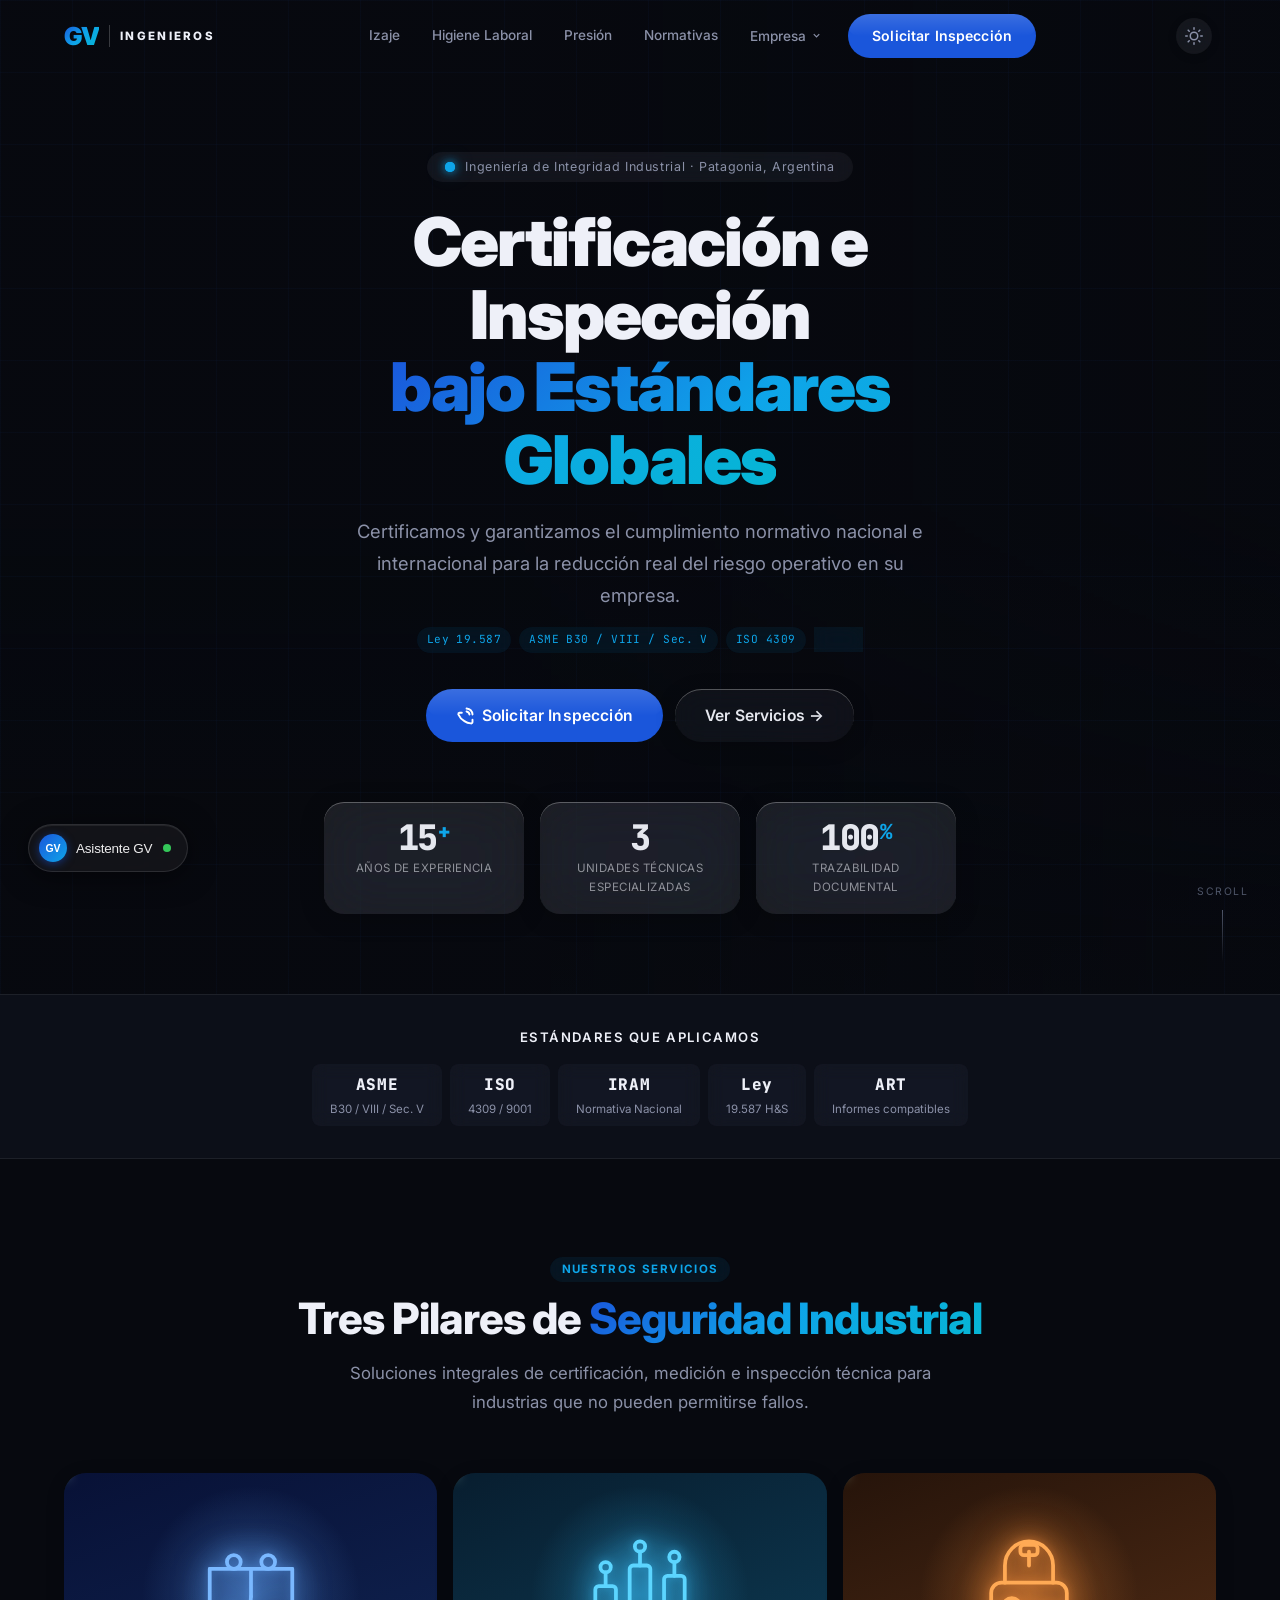
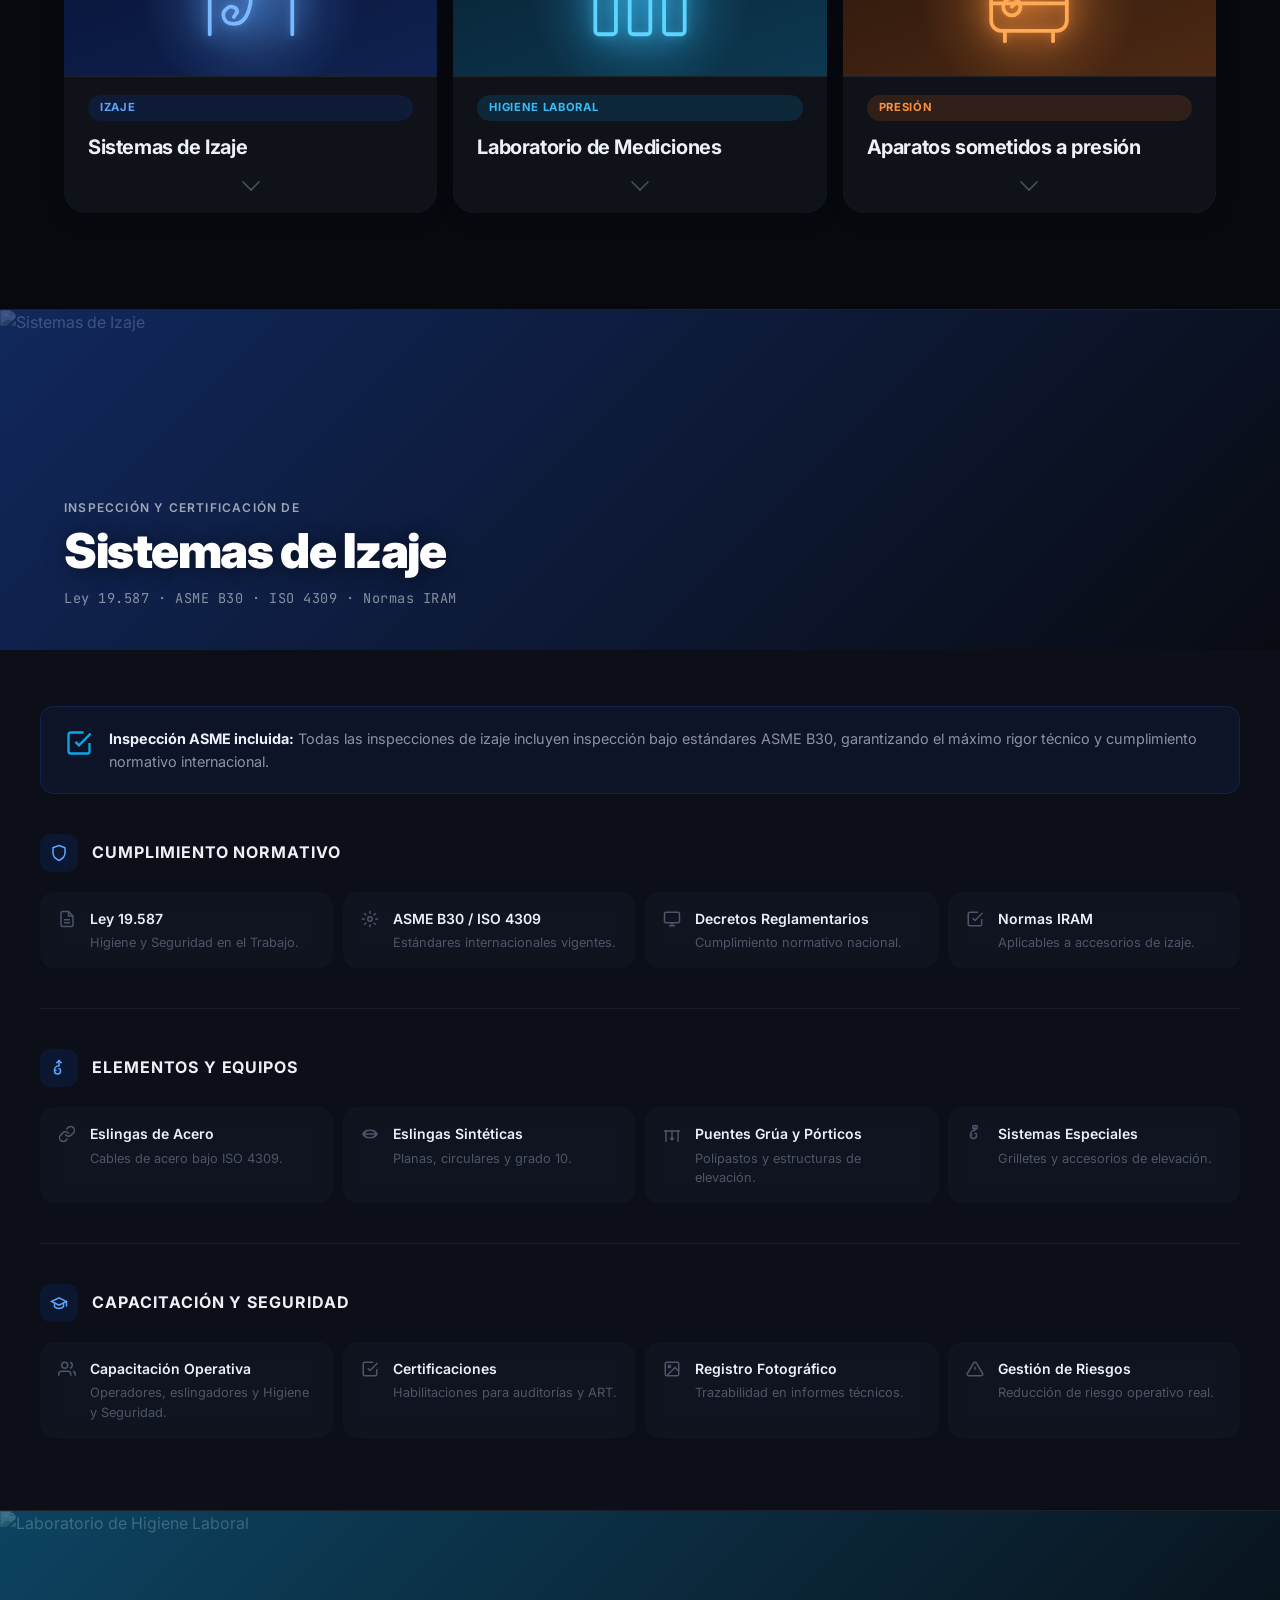
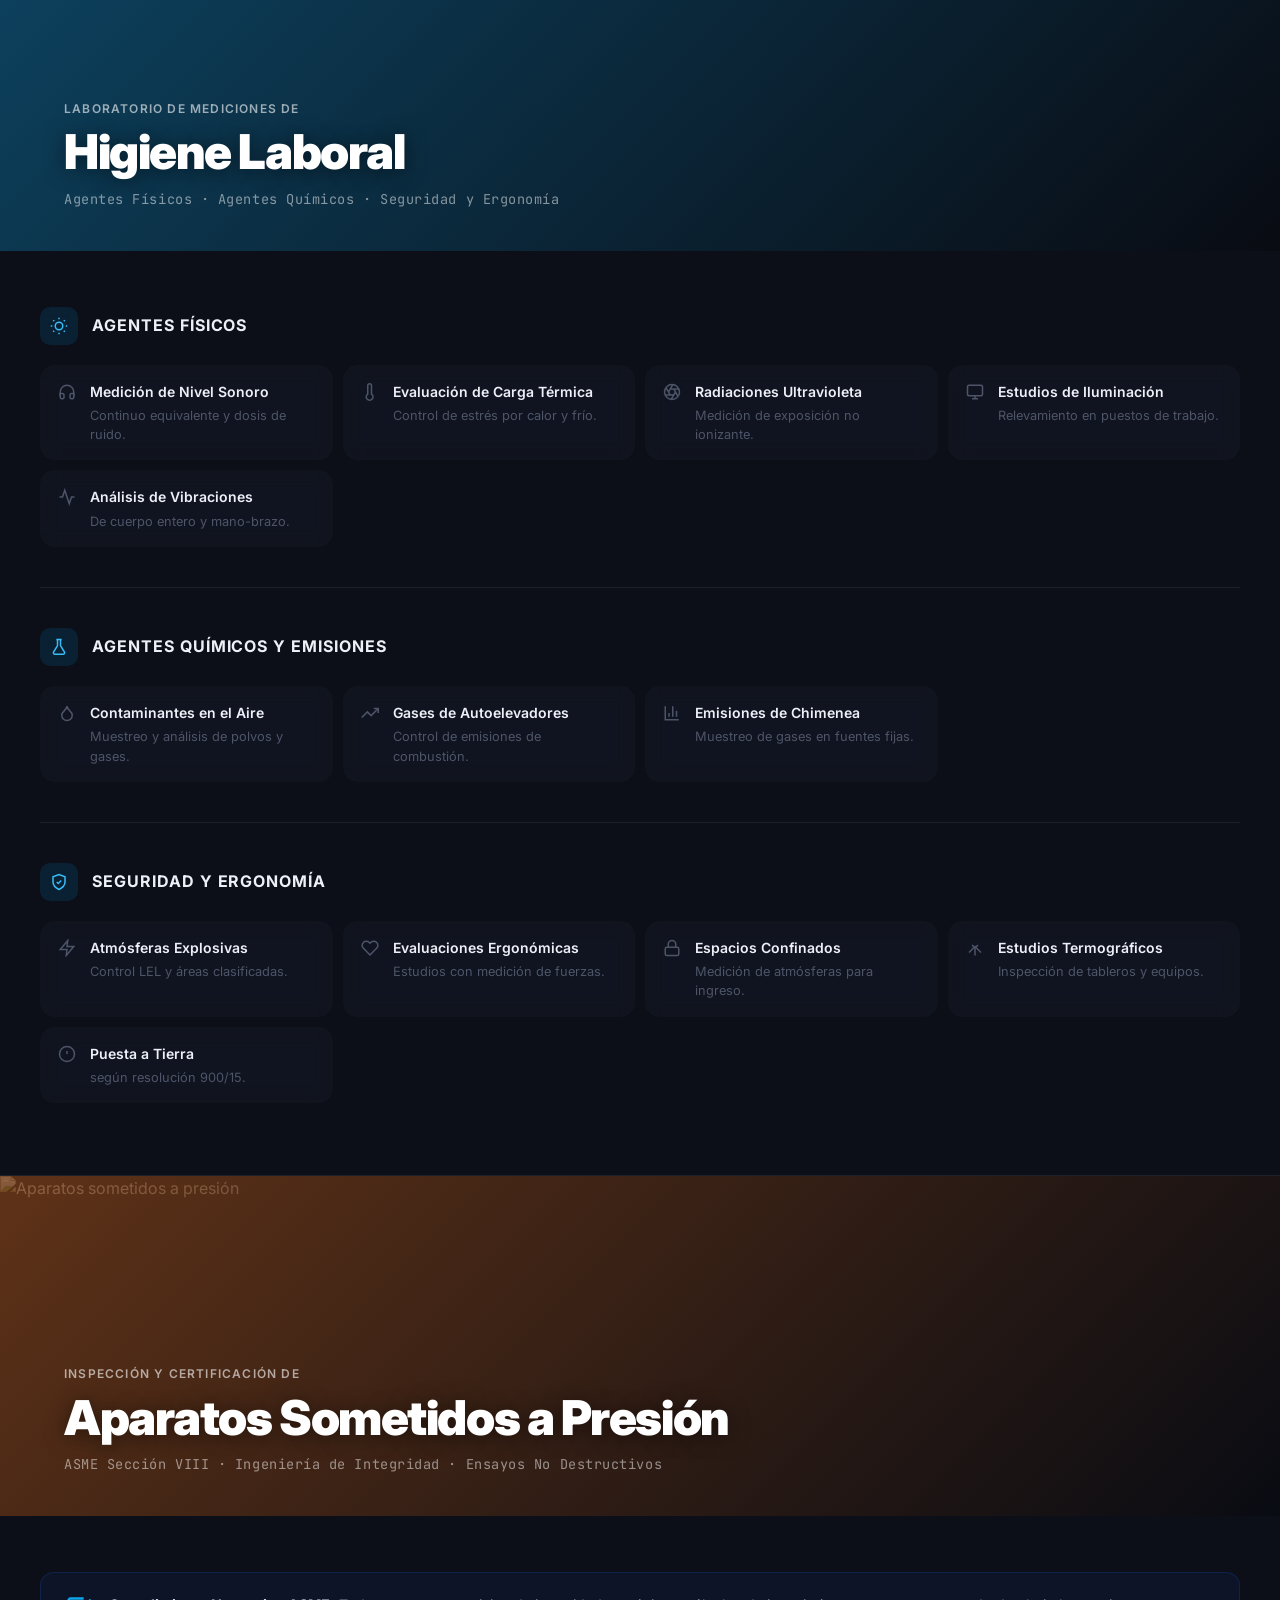
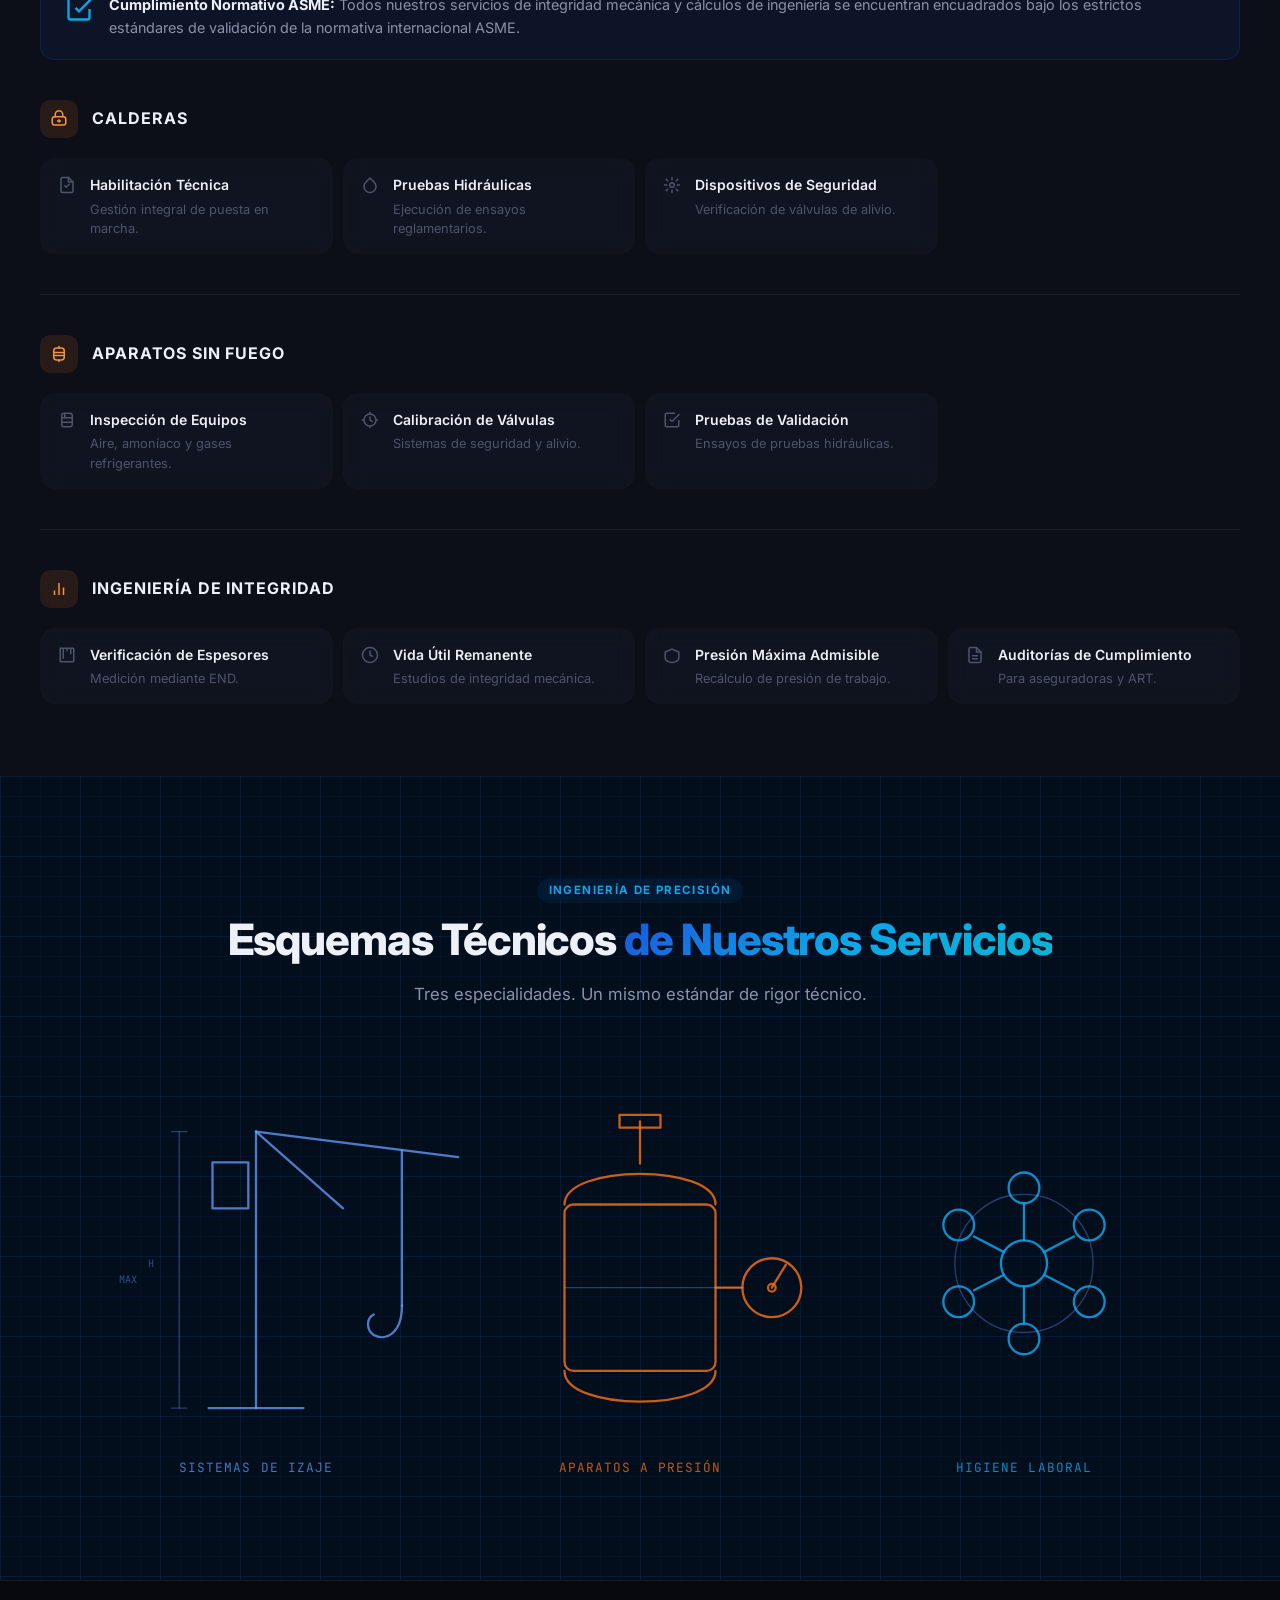
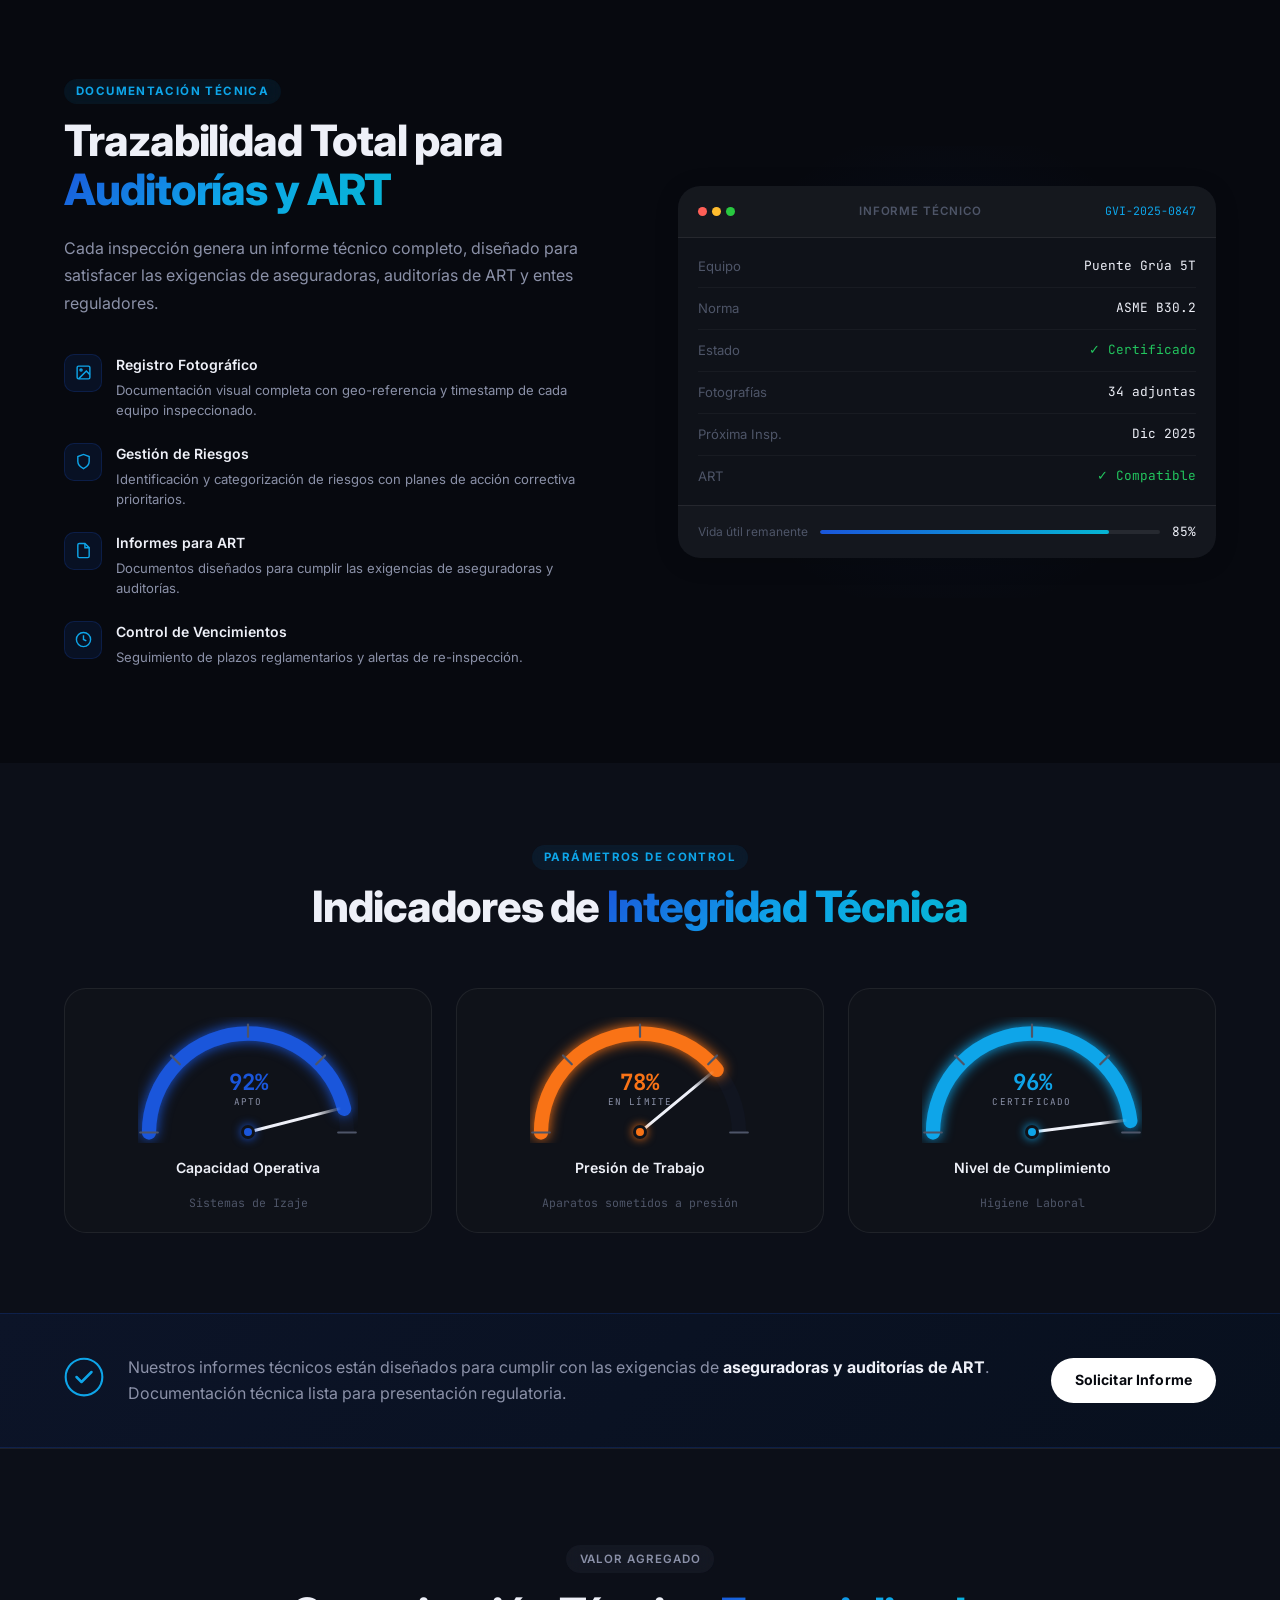
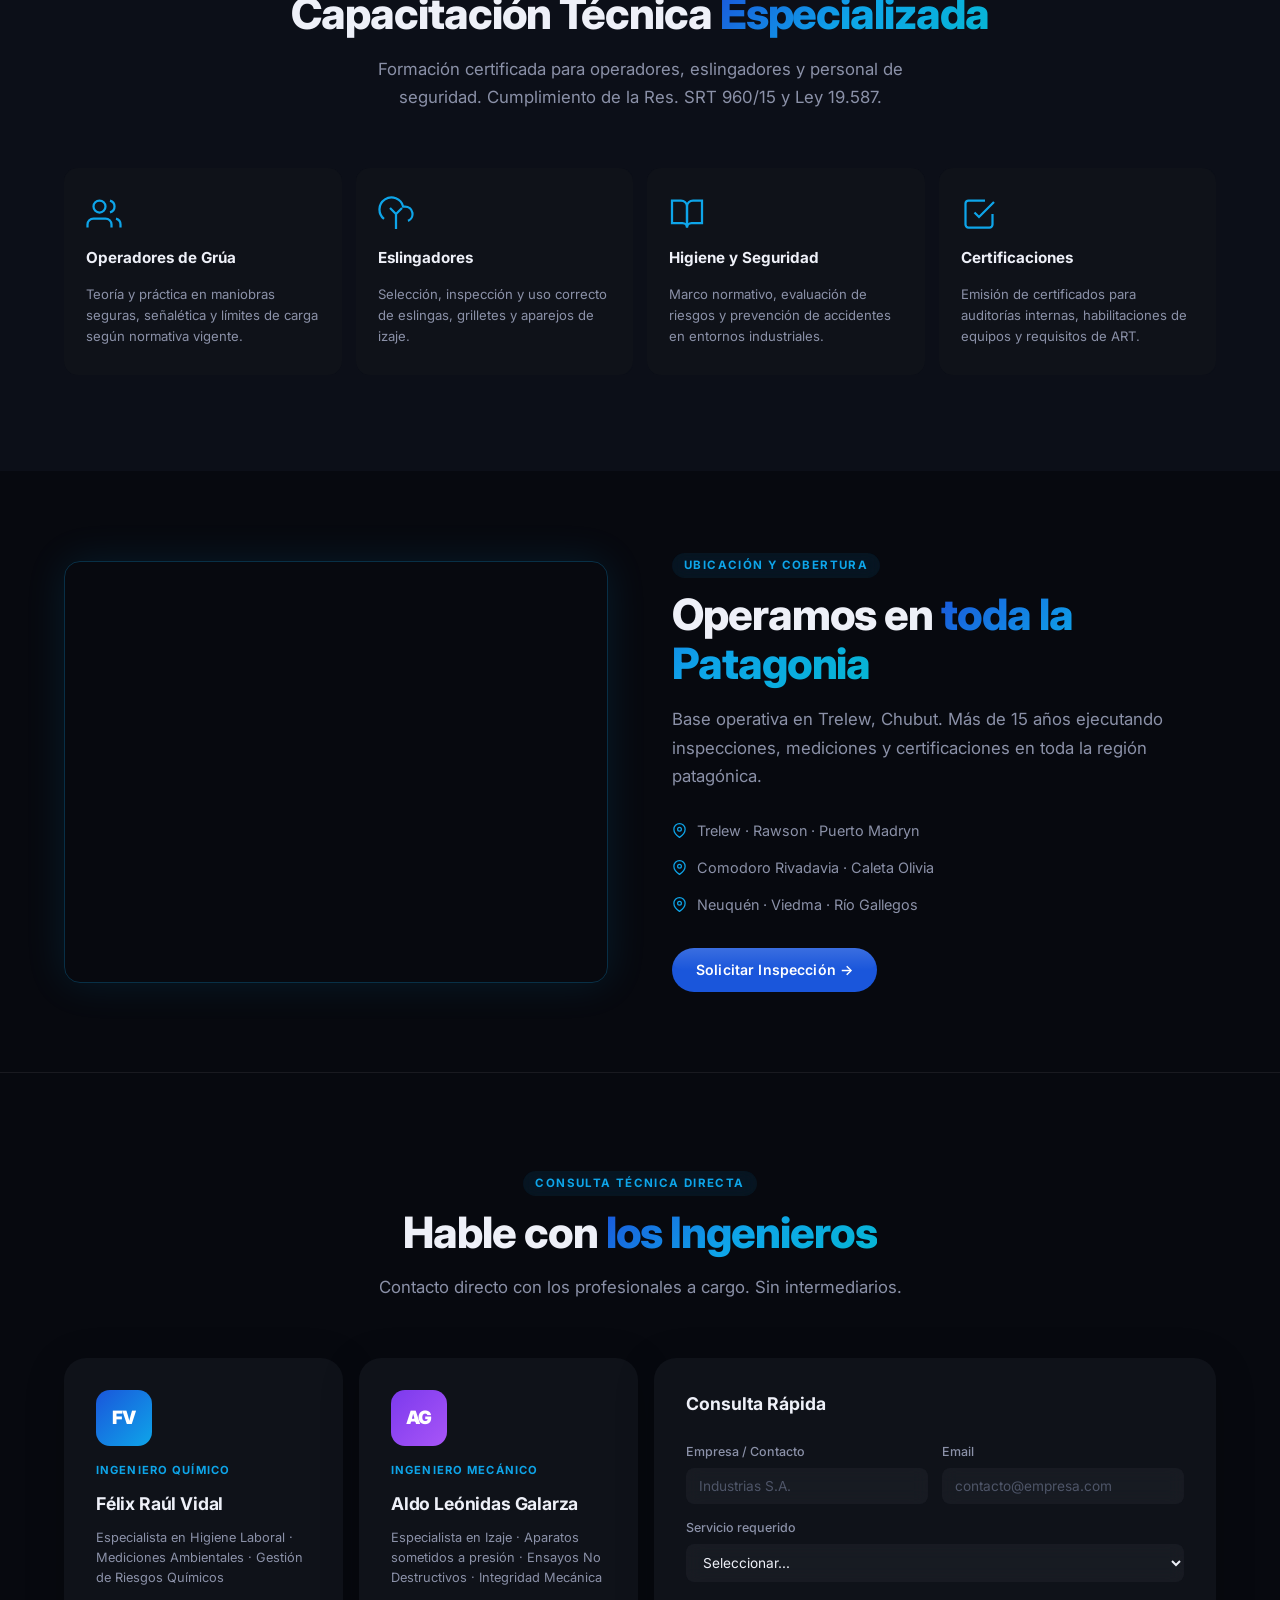
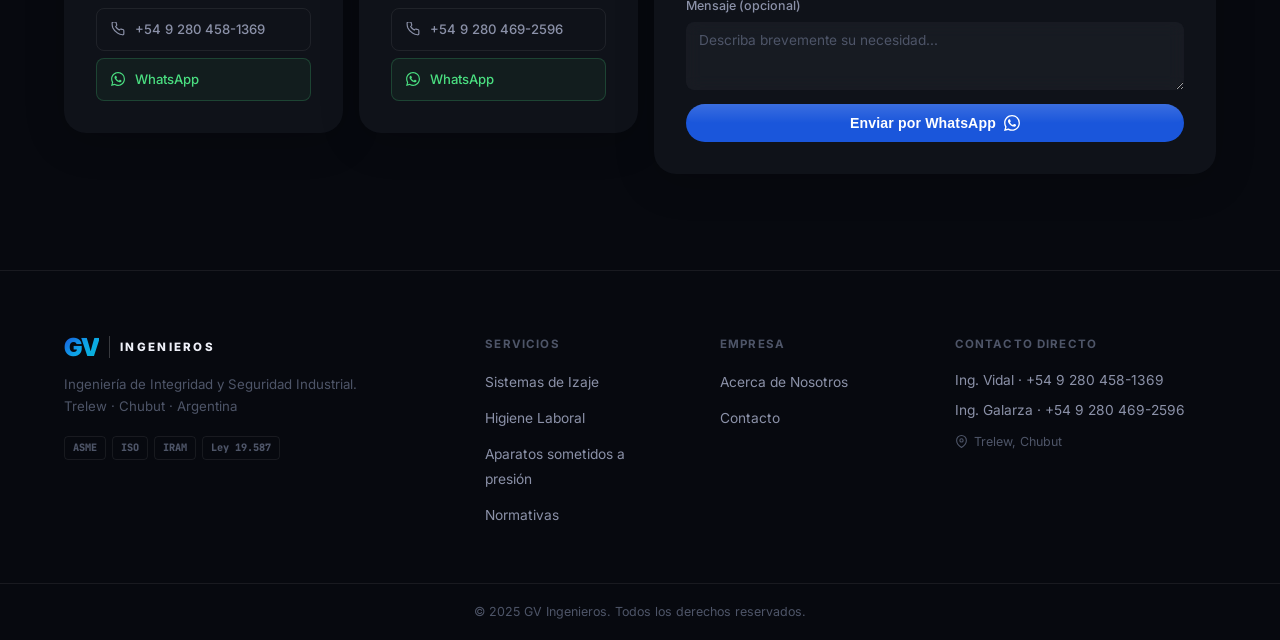
==== commit 83de10e4: "Add both engineer phone numbers to footer contact section on all pages https://claude.ai/code/sessio" ====
--- a/index.html
+++ b/index.html
@@ -1145,7 +1145,8 @@
       </div>
       <div class="footer__col footer__col--contact">
         <h4>Contacto Directo</h4>
-        <a href="tel:+5492804581369">+54 9 280 458-1369</a>
+        <a href="tel:+5492804581369">Ing. Vidal · +54 9 280 458-1369</a>
+        <a href="tel:+5492804692596">Ing. Galarza · +54 9 280 469-2596</a>
         <span>
           <svg viewBox="0 0 24 24" fill="none" stroke="currentColor" stroke-width="2" width="13" height="13"><path d="M21 10c0 7-9 13-9 13s-9-6-9-13a9 9 0 0118 0z"/><circle cx="12" cy="10" r="3"/></svg>
           Trelew, Chubut
